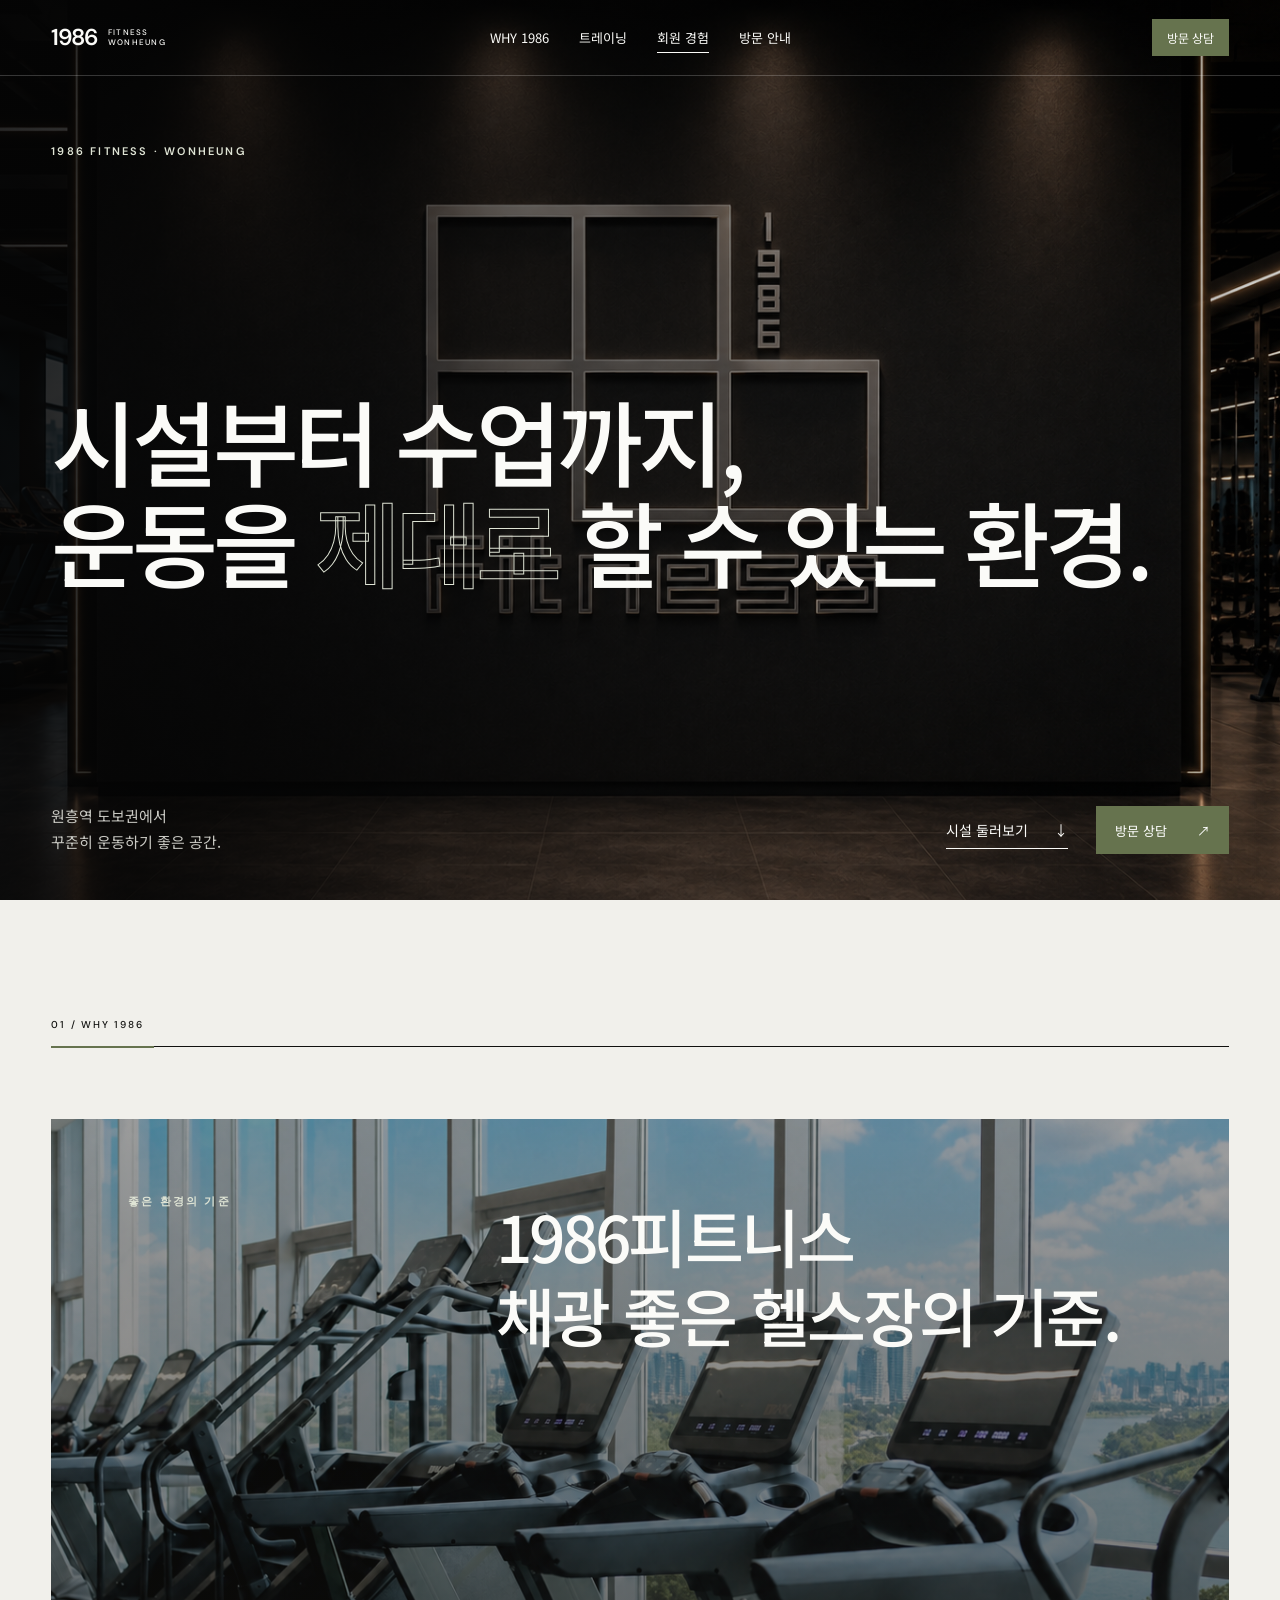
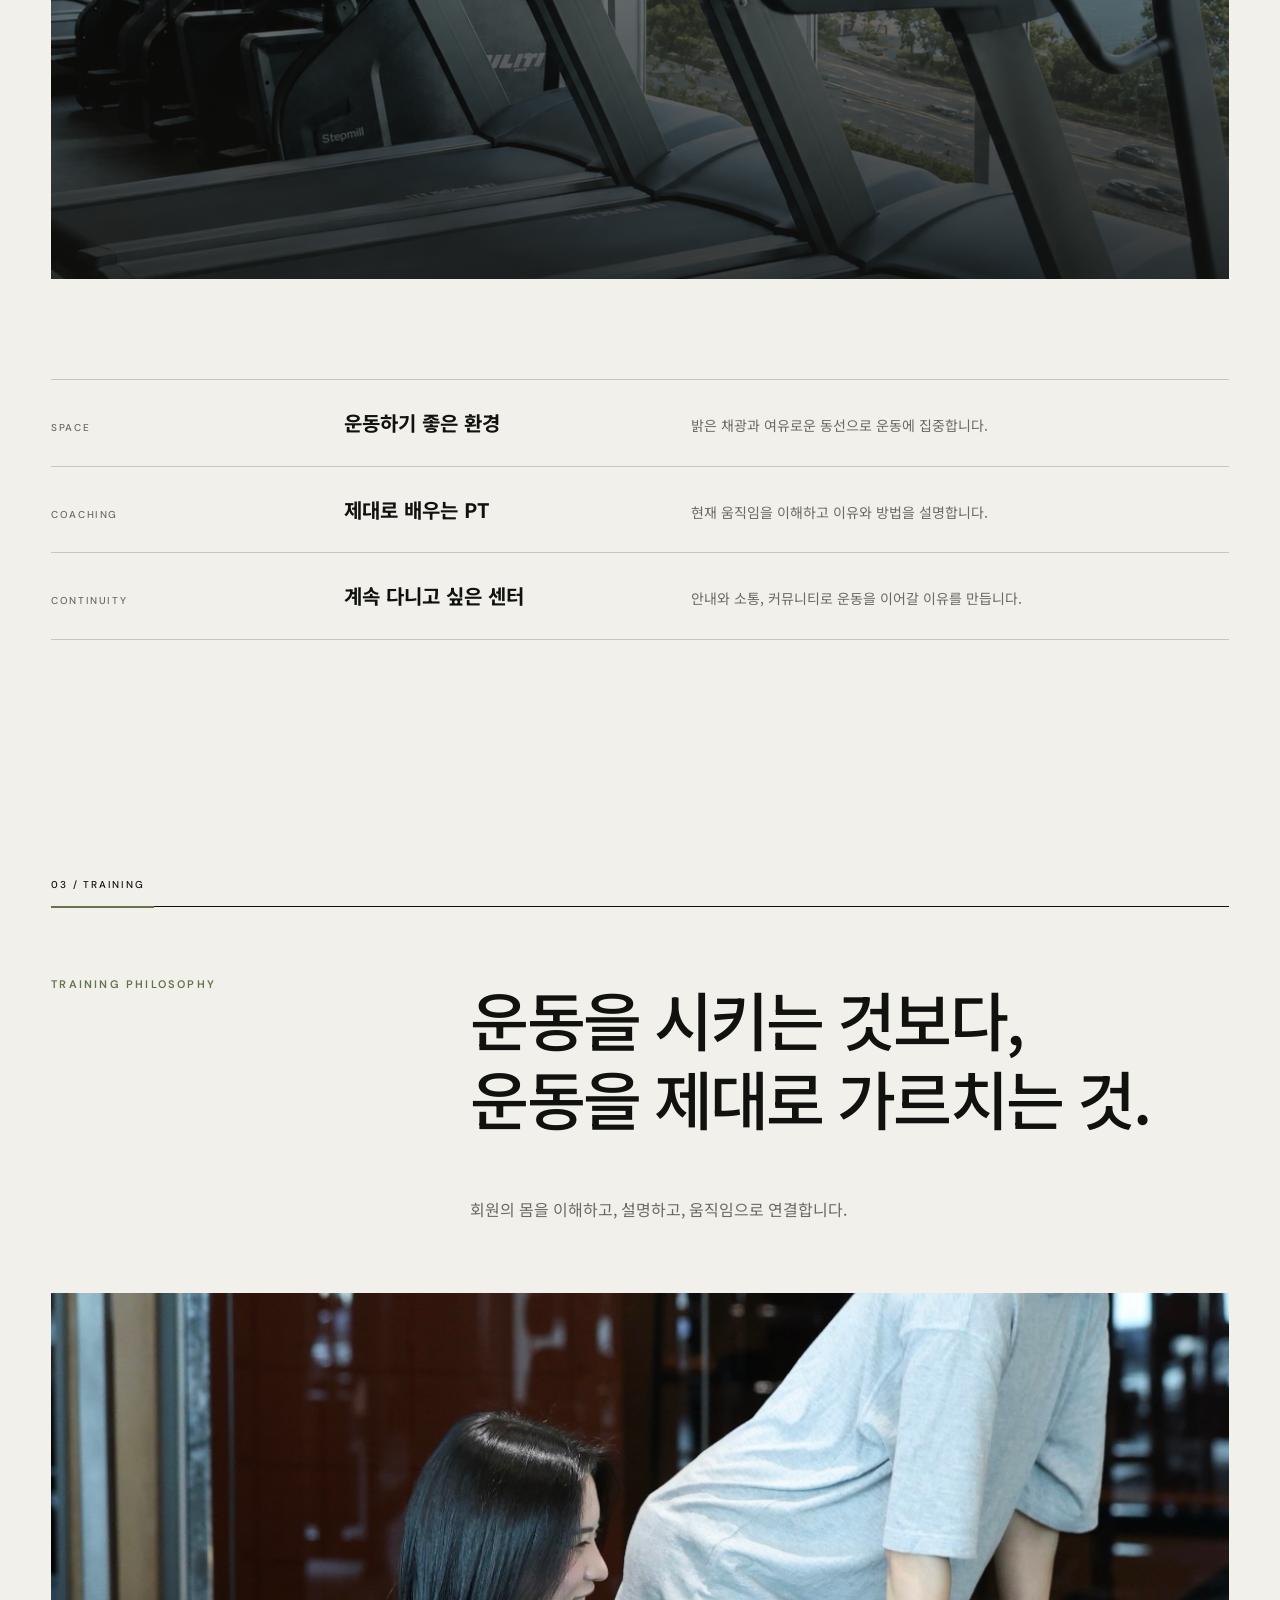
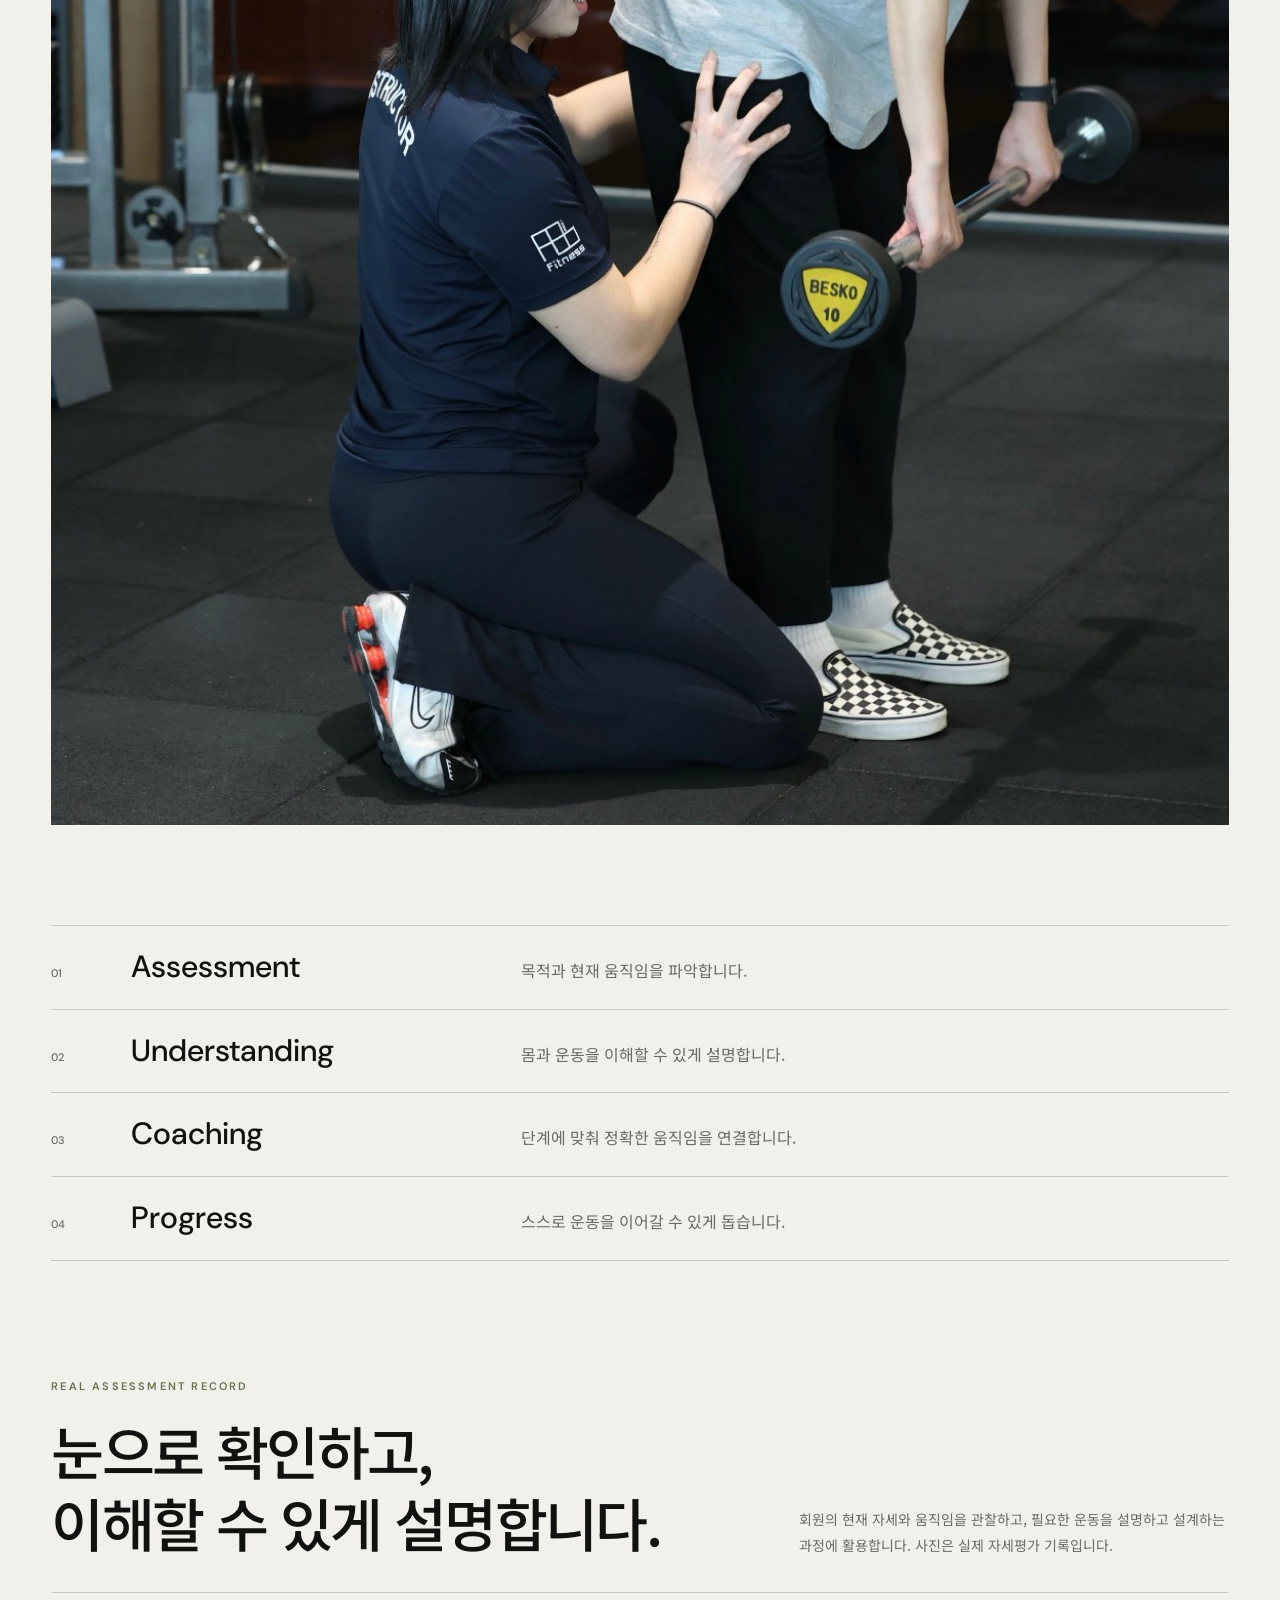
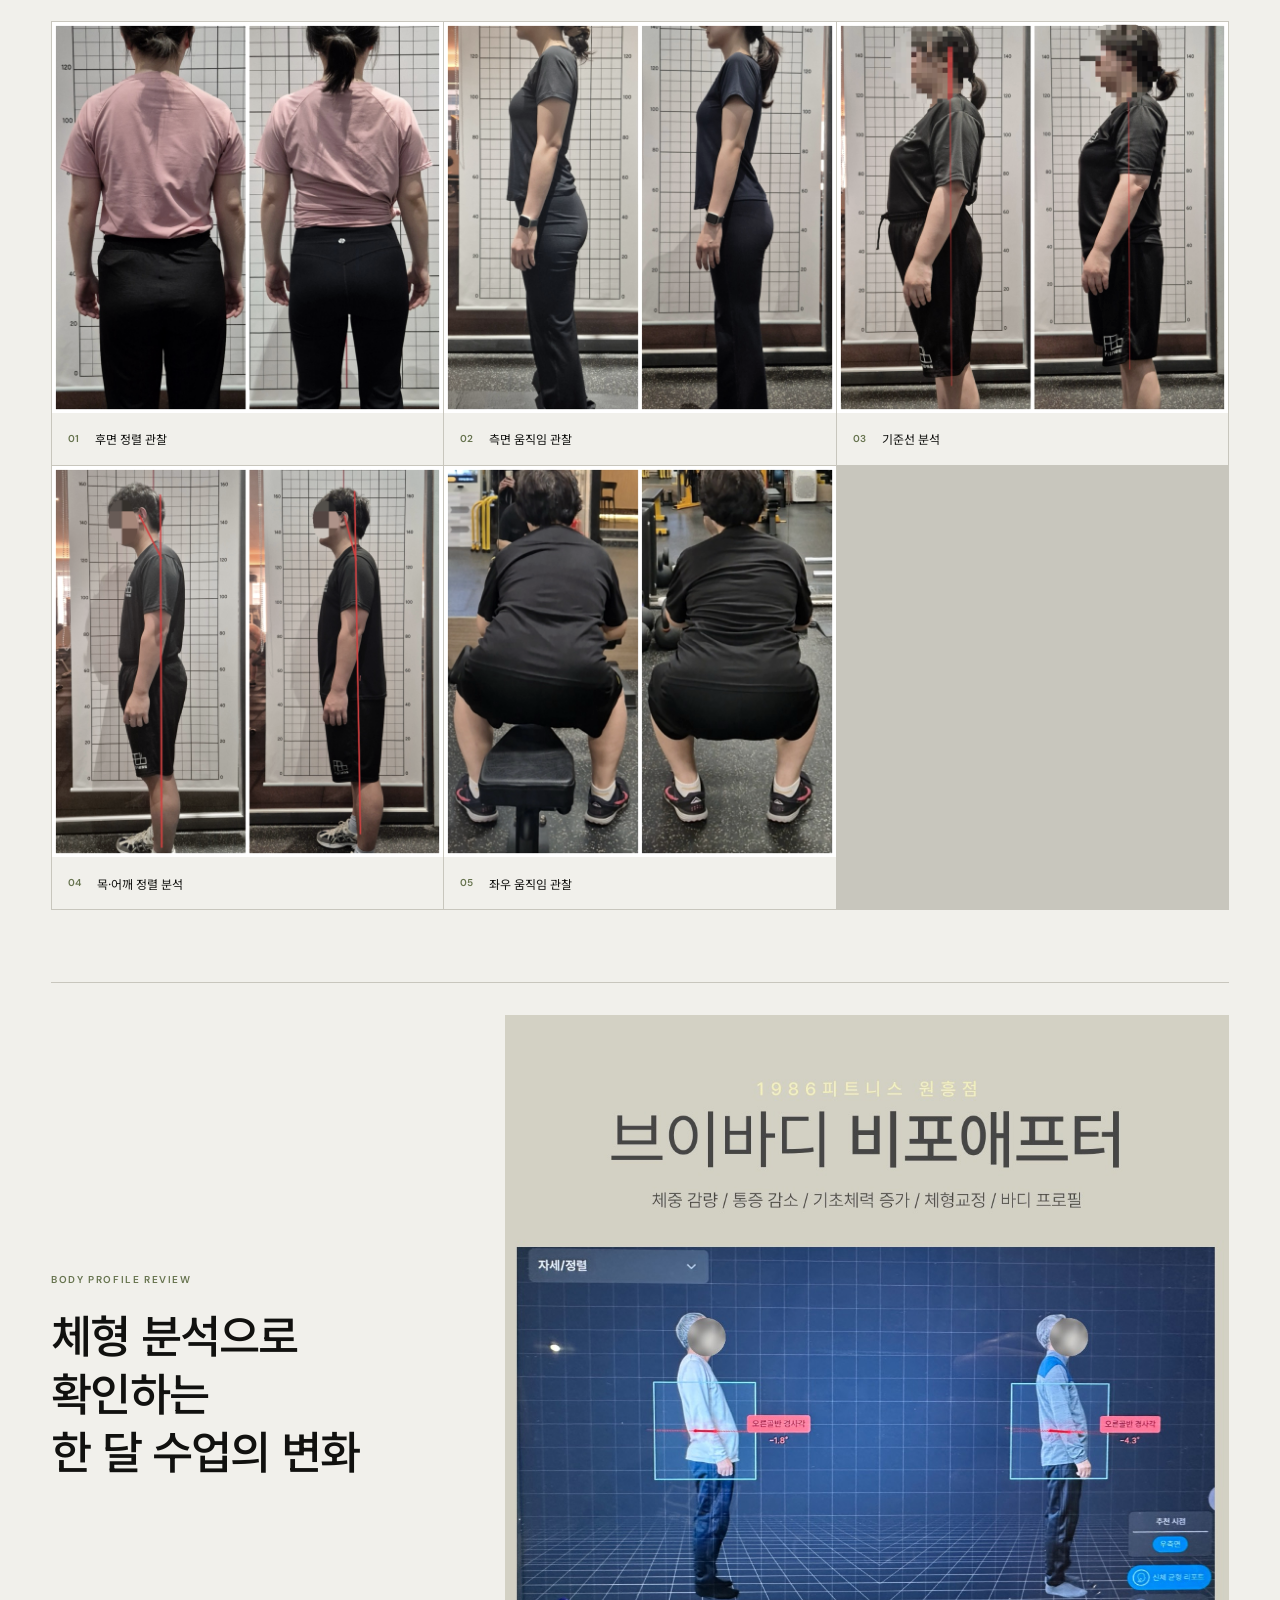
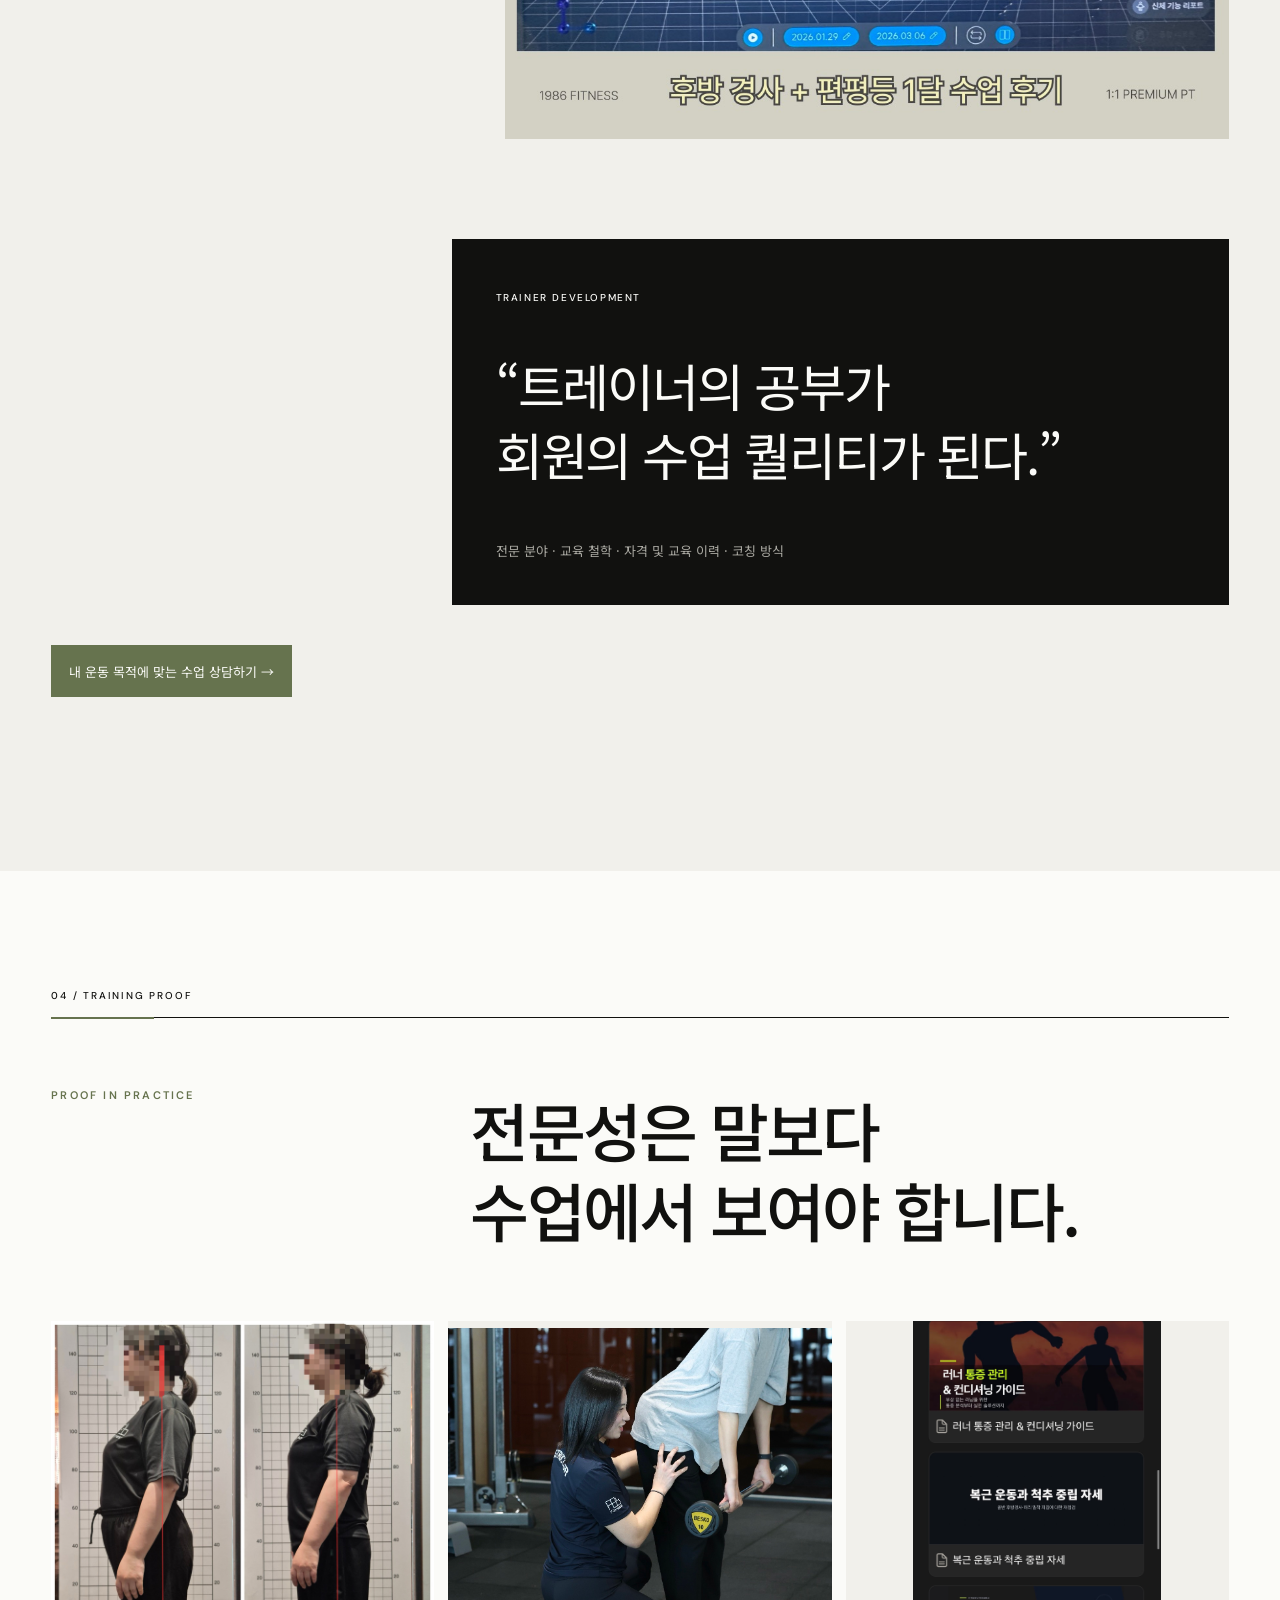
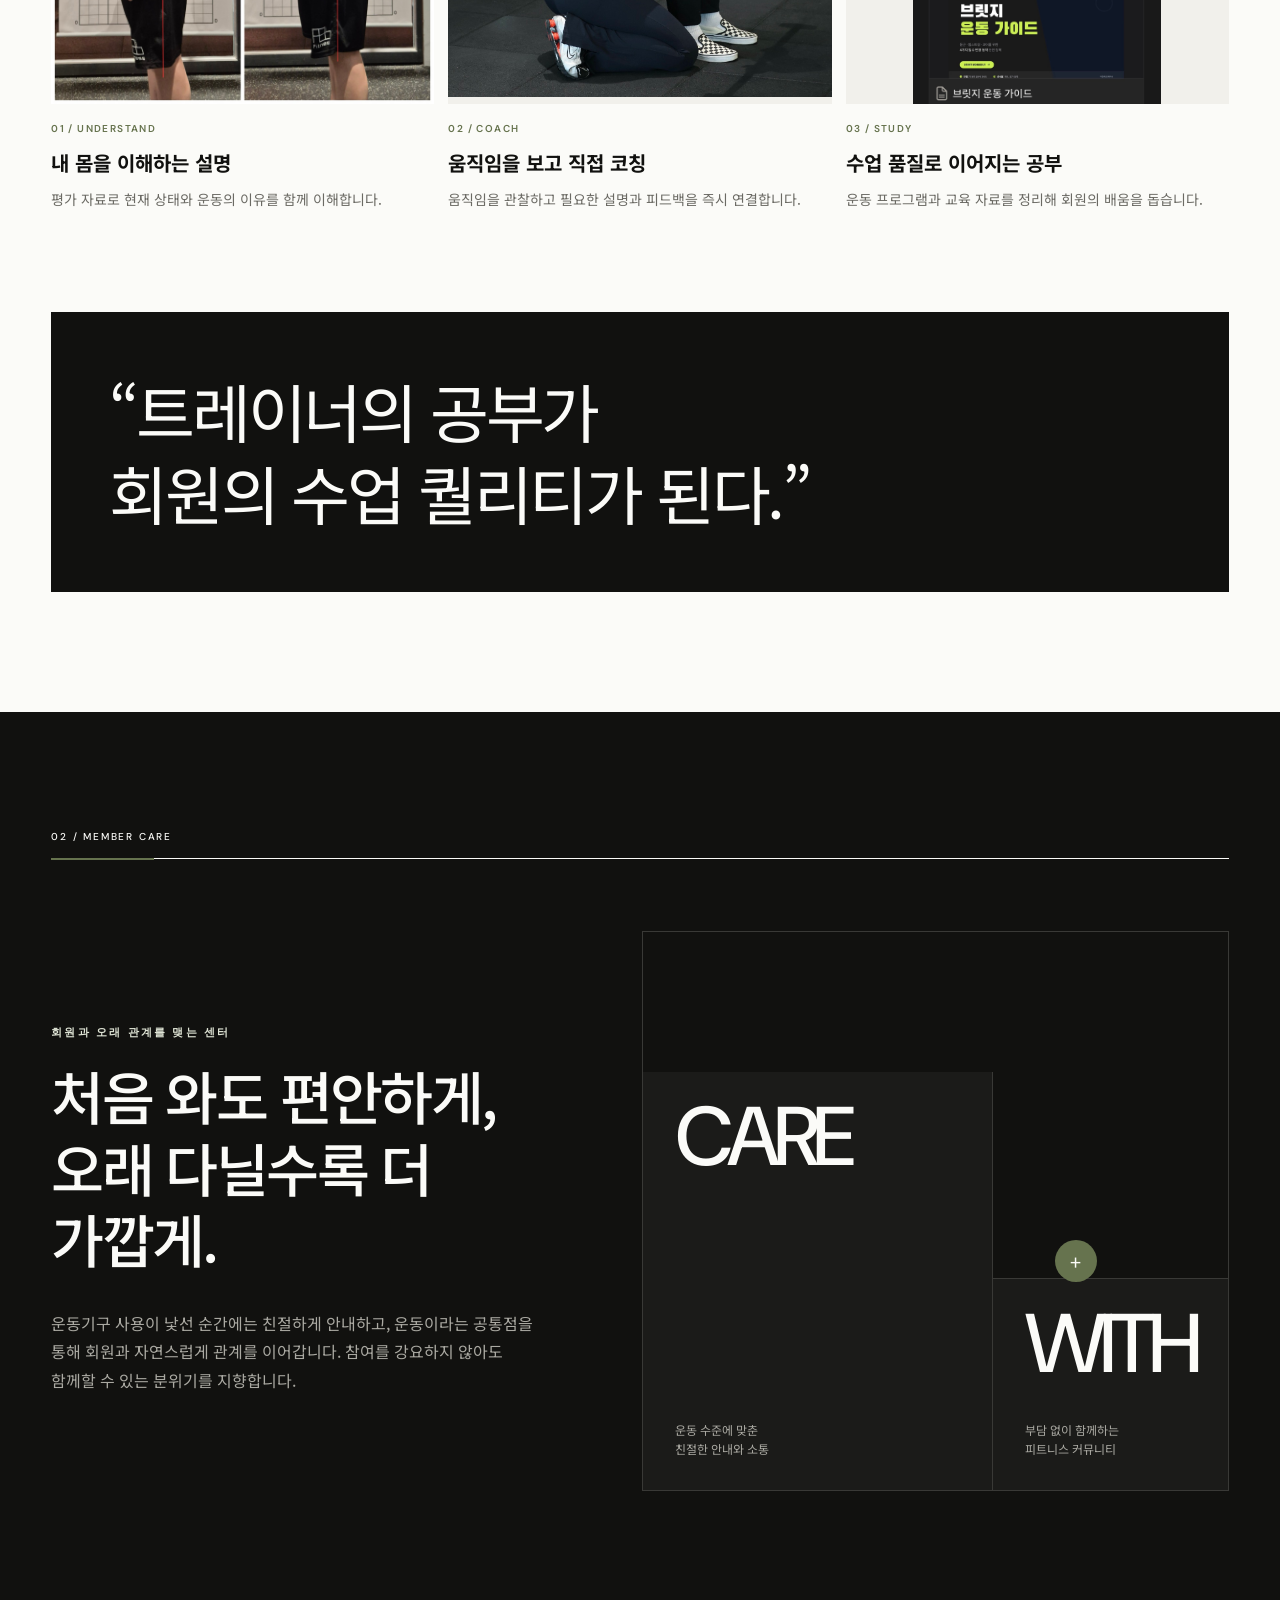
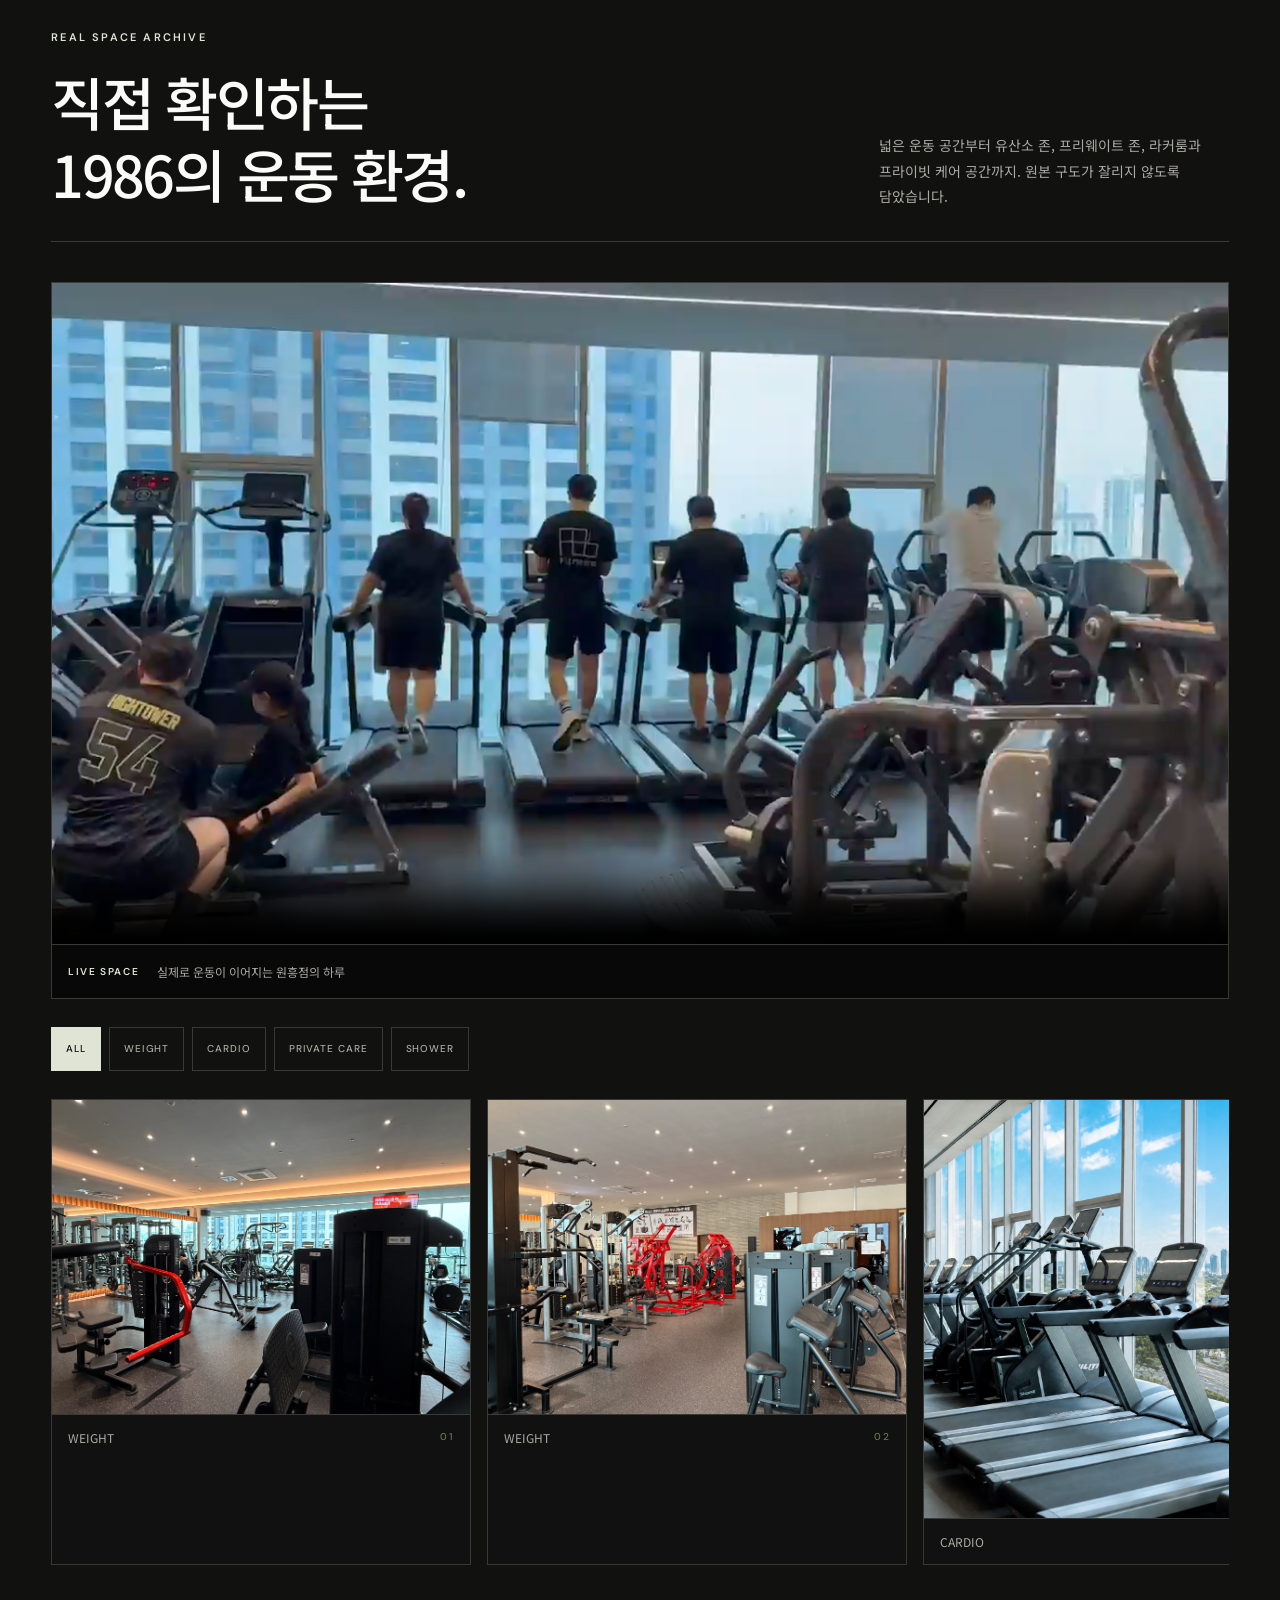
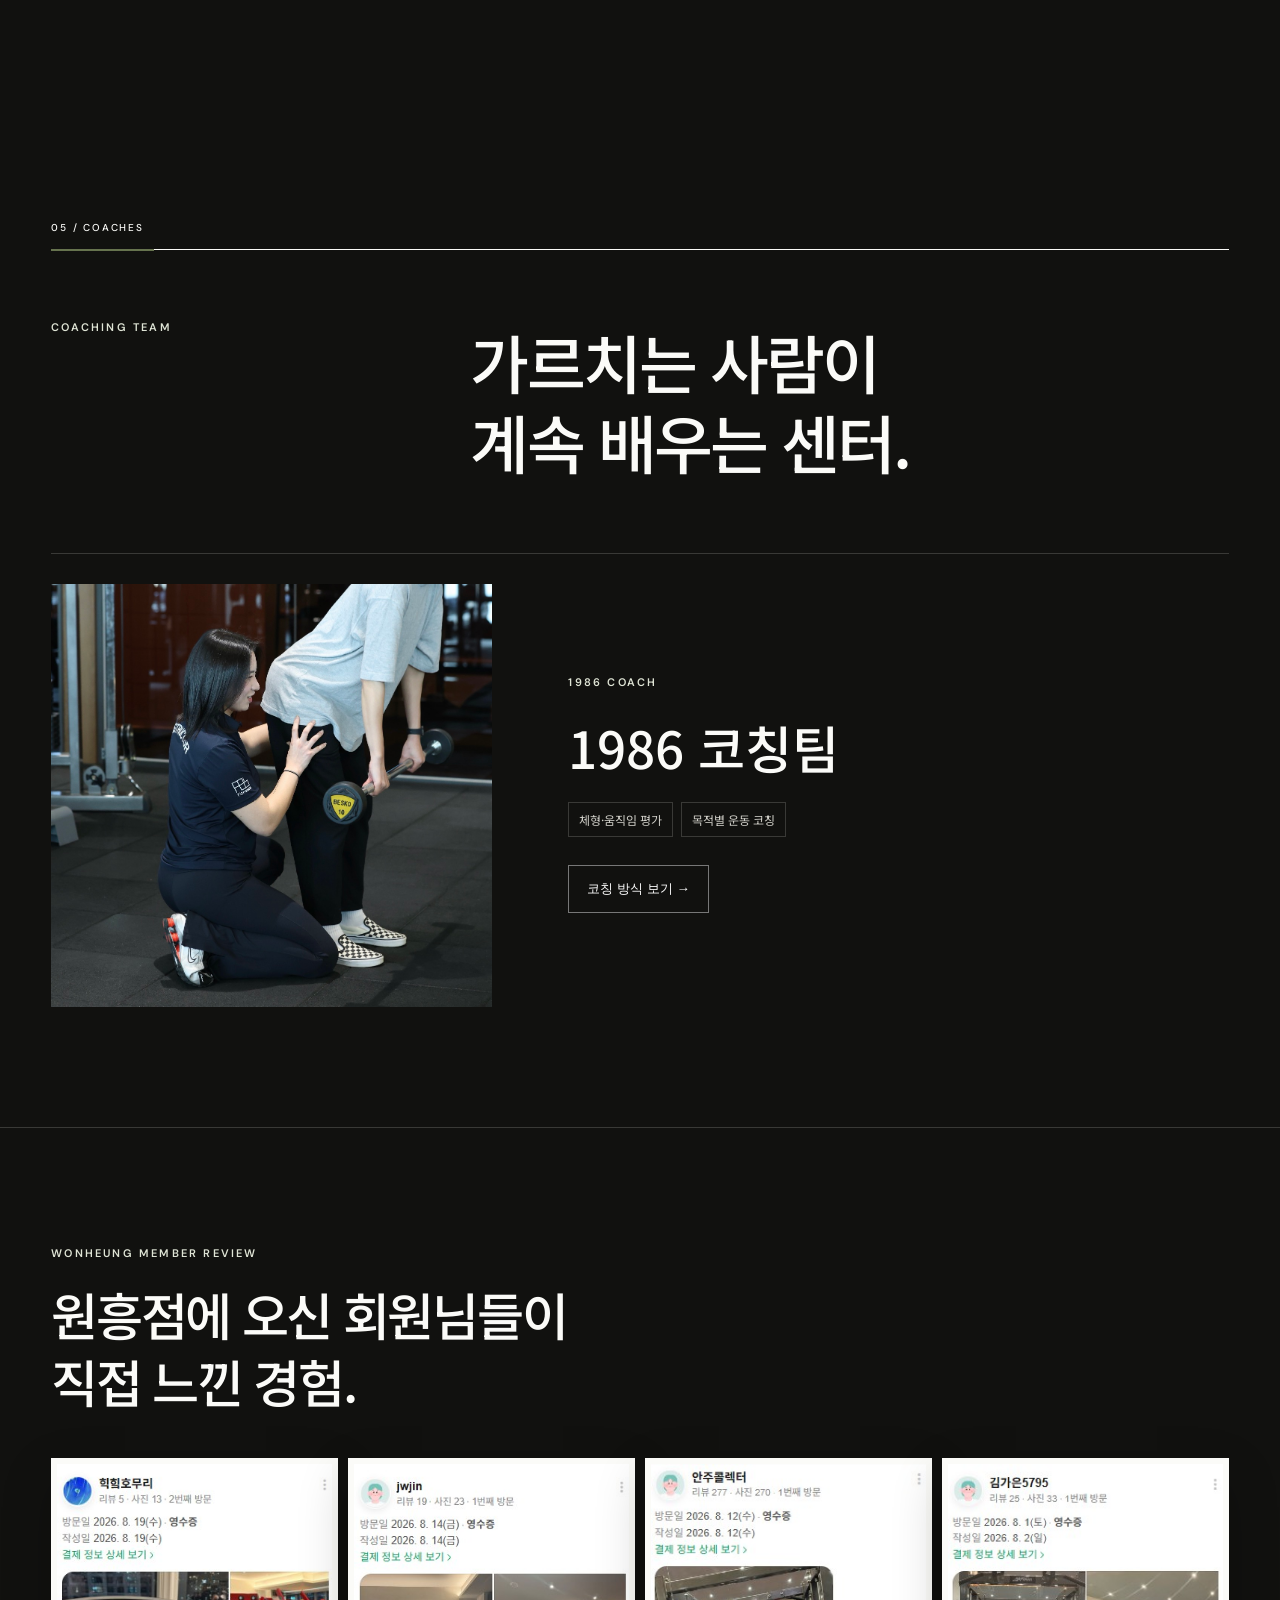
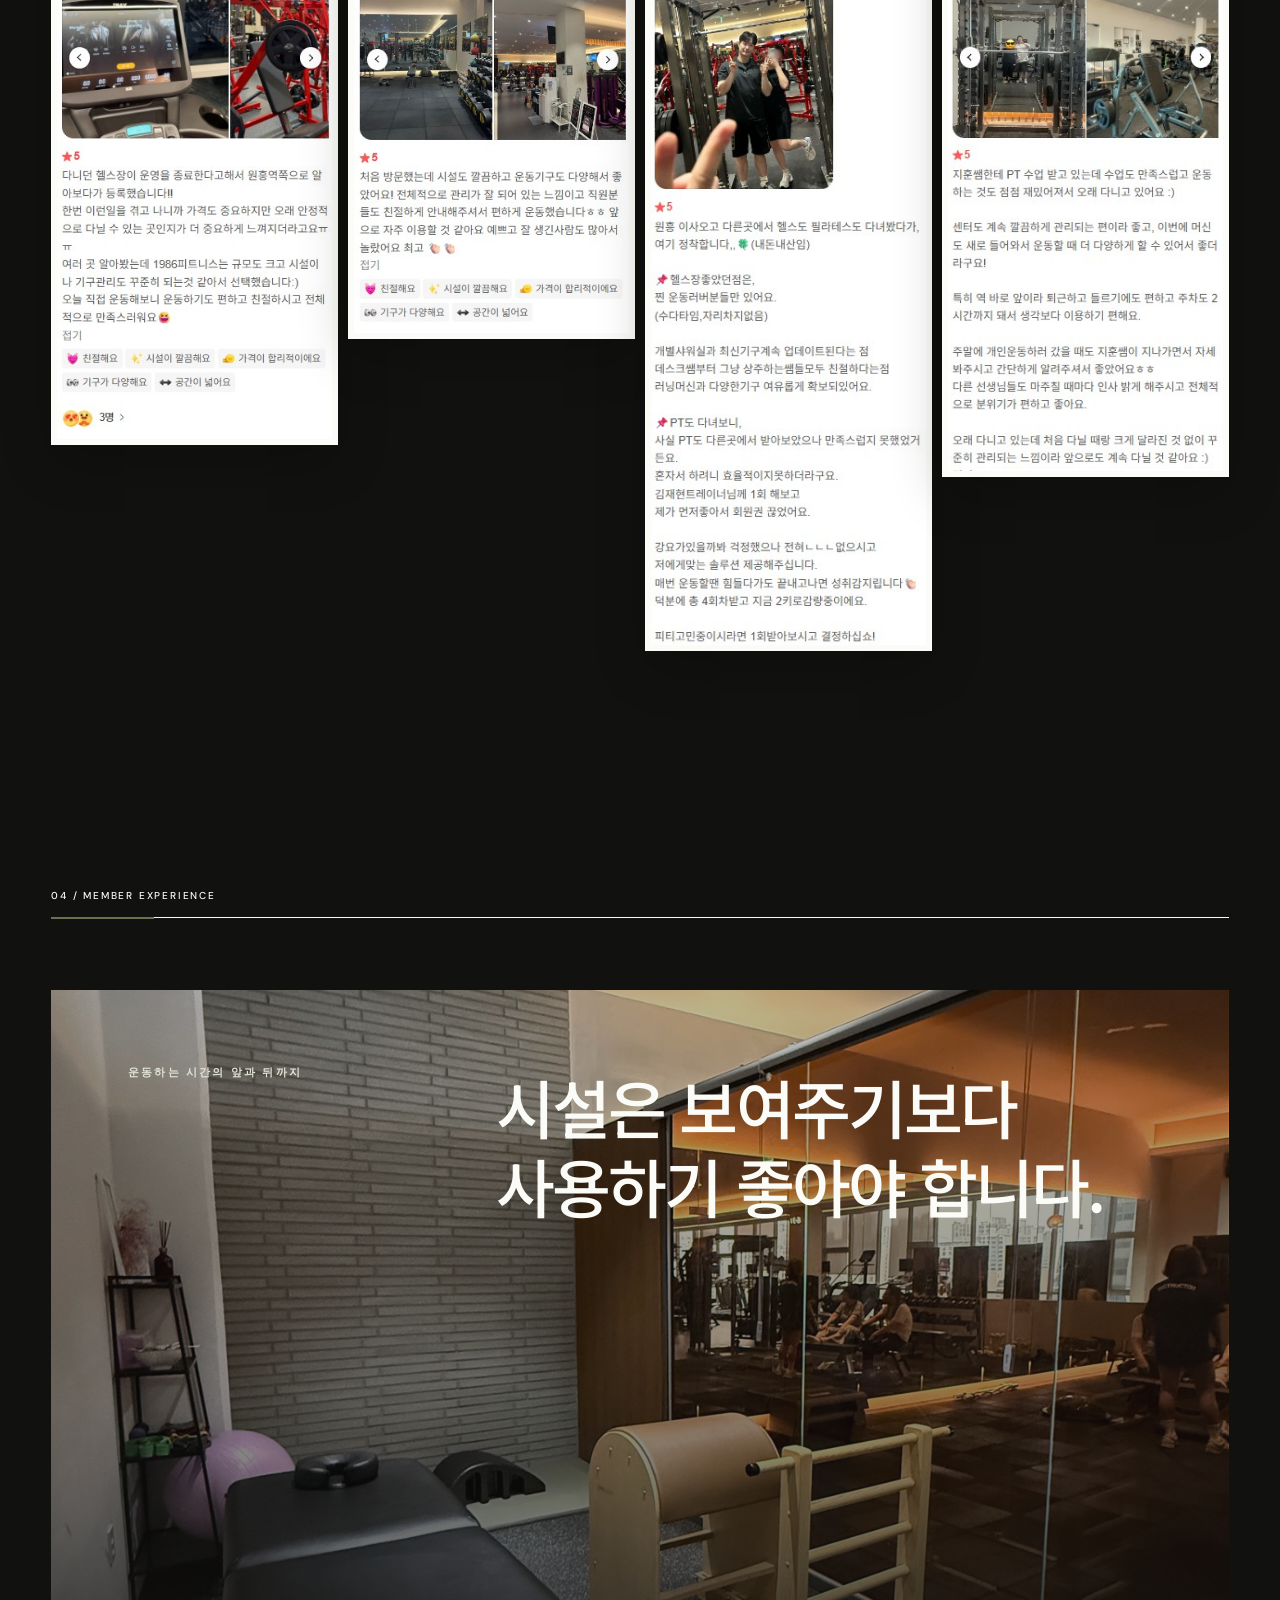
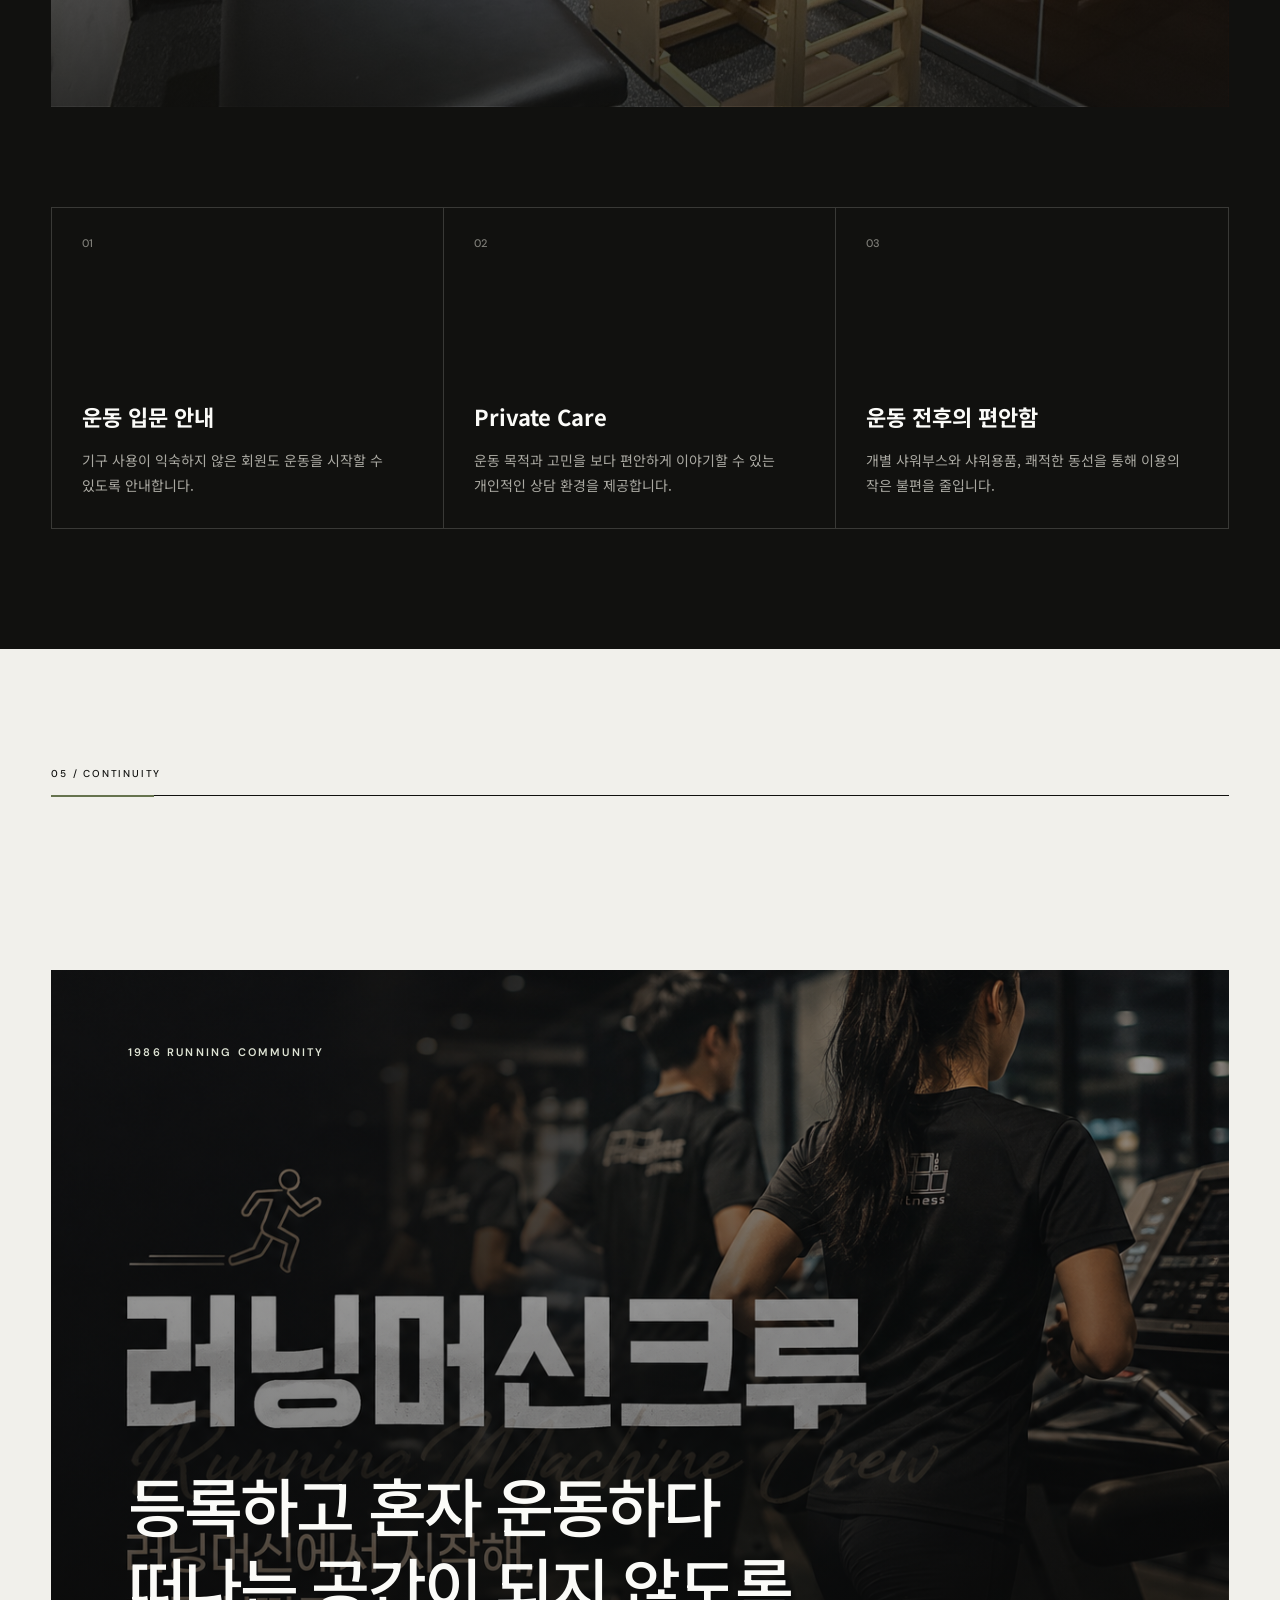
==== index.html @ ea223cd9 "Remove hero crosshair guides" ====
<!doctype html>
<html lang="ko">
<head>
  <meta charset="utf-8">
  <meta name="viewport" content="width=device-width, initial-scale=1">
  <meta name="description" content="시설부터 수업까지, 운동을 제대로 할 수 있는 환경. 원흥역 도보권 1986피트니스에서 실제 공간과 PT 코칭 방식을 확인하세요.">
  <meta name="robots" content="index, follow, max-image-preview:large">
  <link rel="canonical" href="https://1986fitnessk.github.io/">
  <link rel="image_src" href="https://1986fitnessk.github.io/assets/social/1986-wonheung-share.jpg">
  <meta property="og:title" content="느낌좋은 헬스장 1986피트니스 원흥">
  <meta property="og:description" content="좋은 시설에서 운동하고, 필요하면 제대로 배우고, 오래 다니고 싶은 헬스장.">
  <meta property="og:type" content="website">
  <meta property="og:site_name" content="1986피트니스 원흥">
  <meta property="og:locale" content="ko_KR">
  <meta property="og:url" content="https://1986fitnessk.github.io/">
  <meta property="og:image" content="https://1986fitnessk.github.io/assets/social/1986-wonheung-share.jpg">
  <meta property="og:image:secure_url" content="https://1986fitnessk.github.io/assets/social/1986-wonheung-share.jpg">
  <meta property="og:image:type" content="image/jpeg">
  <meta property="og:image:width" content="1200">
  <meta property="og:image:height" content="630">
  <meta property="og:image:alt" content="1986피트니스 원흥점 로고와 운동 공간">
  <meta name="twitter:card" content="summary_large_image">
  <meta name="twitter:title" content="느낌좋은 헬스장 1986피트니스 원흥">
  <meta name="twitter:description" content="시설부터 수업까지, 운동을 제대로 할 수 있는 환경.">
  <meta name="twitter:image" content="https://1986fitnessk.github.io/assets/social/1986-wonheung-share.jpg">
  <meta name="theme-color" content="#11110f">
  <title>원흥역 헬스장·PT | 1986피트니스 원흥점</title>
  <link rel="stylesheet" href="styles.css?v=25">
  <script type="application/ld+json">{"@context":"https://schema.org","@type":"HealthClub","name":"1986피트니스 원흥점","url":"https://1986fitnessk.github.io/","image":"https://1986fitnessk.github.io/assets/social/1986-wonheung-share.jpg","sameAs":["https://map.naver.com/p/entry/place/1924563634"]}</script>
  <script src="data/site-config.js?v=1" defer></script><script src="data/trainers.js?v=1" defer></script><script src="data/gallery.js?v=1" defer></script><script src="script.js?v=14" defer></script>
</head>
<body>
  <a class="skip-link" href="#main">본문으로 바로가기</a>
  <div class="page-progress" aria-hidden="true"><span data-page-progress></span></div>

  <header class="site-header" data-header>
    <a class="brand" href="#top" aria-label="1986피트니스 원흥점 홈">
      <span class="brand-mark">1986</span>
      <span class="brand-branch">FITNESS<br>WONHEUNG</span>
    </a>
    <nav class="desktop-nav" aria-label="주요 메뉴">
      <a href="#why">WHY 1986</a>
      <a href="#training">트레이닝</a>
      <a href="#experience">회원 경험</a>
      <a href="#visit">방문 안내</a>
    </nav>
    <a class="header-cta" data-consult data-event="visit_consultation" href="#visit">방문 상담</a>
  </header>

  <main id="main">
    <section class="hero" id="top" aria-labelledby="hero-title">
      <p class="eyebrow hero-eyebrow">1986 FITNESS · WONHEUNG</p>
      <h1 id="hero-title">
        <span>시설부터 수업까지,</span>
        <span>운동을 <em>제대로</em> 할 수 있는 환경.</span>
      </h1>
      <div class="hero-bottom">
        <p>원흥역 도보권에서<br>꾸준히 운동하기 좋은 공간.</p>
        <div class="hero-ctas"><a class="text-link" href="#space" data-event="space_gallery">시설 둘러보기 <span aria-hidden="true">↓</span></a><a class="hero-consult" data-consult data-event="visit_consultation" href="#visit">방문 상담 <span>↗</span></a></div>
      </div>
      <div class="hero-stamp" aria-hidden="true"><span>TRAIN</span><span>LEARN</span><span>CONTINUE</span></div>
    </section>

    <section class="why section" id="why" aria-labelledby="why-title">
      <div class="section-index">01 / WHY 1986</div>
      <div class="why-feature">
        <div class="section-heading">
          <p class="eyebrow">좋은 환경의 기준</p>
          <h2 id="why-title">1986피트니스<br>채광 좋은 헬스장의 기준.</h2>
        </div>
        <figure class="why-visual">
          <img src="assets/facility/good-environment.png" alt="통창 앞에 러닝머신이 놓인 밝고 쾌적한 운동 환경" width="1254" height="1254" loading="lazy">
        </figure>
      </div>
      <div class="principles" role="list">
        <article class="principle" role="listitem">
          <span>SPACE</span><h3>운동하기 좋은 환경</h3><p>밝은 채광과 여유로운 동선으로 운동에 집중합니다.</p>
        </article>
        <article class="principle" role="listitem">
          <span>COACHING</span><h3>제대로 배우는 PT</h3><p>현재 움직임을 이해하고 이유와 방법을 설명합니다.</p>
        </article>
        <article class="principle" role="listitem">
          <span>CONTINUITY</span><h3>계속 다니고 싶은 센터</h3><p>안내와 소통, 커뮤니티로 운동을 이어갈 이유를 만듭니다.</p>
        </article>
      </div>
    </section>

    <section class="space section section-dark" id="space" aria-labelledby="space-title">
      <div class="section-index">02 / MEMBER CARE</div>
      <div class="space-stage">
        <div class="space-copy">
          <p class="eyebrow">회원과 오래 관계를 맺는 센터</p>
          <h2 id="space-title">처음 와도 편안하게,<br>오래 다닐수록 더 가깝게.</h2>
          <p>운동기구 사용이 낯선 순간에는 친절하게 안내하고, 운동이라는 공통점을 통해 회원과 자연스럽게 관계를 이어갑니다. 참여를 강요하지 않아도 함께할 수 있는 분위기를 지향합니다.</p>
        </div>
        <div class="area-diagram" aria-label="친절한 회원 안내와 자연스럽게 함께하는 커뮤니티">
          <div class="area area-indoor"><strong>CARE</strong><span>운동 수준에 맞춘<br>친절한 안내와 소통</span></div>
          <div class="area area-terrace"><strong>WITH</strong><span>부담 없이 함께하는<br>피트니스 커뮤니티</span></div>
          <div class="area-plus" aria-hidden="true">+</div>
        </div>
      </div>
      <div class="member-reviews" aria-labelledby="member-reviews-title">
        <div class="member-reviews-head">
          <p class="eyebrow">Wonheung member review</p>
          <h3 id="member-reviews-title">원흥점에 오신 회원님들이<br>직접 느낀 경험.</h3>
        </div>
        <div class="member-review-grid" aria-label="원흥점 실제 회원 리뷰">
          <figure class="member-review-card">
            <img src="assets/reviews/member-review-01.jpeg" alt="시설과 기구, 편안한 운동 경험을 담은 실제 회원 리뷰" width="335" height="700" loading="lazy" decoding="async">
          </figure>
          <figure class="member-review-card">
            <img src="assets/reviews/member-review-02.jpeg" alt="깔끔한 시설과 친절한 안내를 담은 실제 회원 리뷰" width="336" height="573" loading="lazy" decoding="async">
          </figure>
          <figure class="member-review-card">
            <img src="assets/reviews/member-review-03.jpeg" alt="PT 수업과 친절한 트레이너 경험을 담은 실제 회원 리뷰" width="296" height="841" loading="lazy" decoding="async">
          </figure>
          <figure class="member-review-card">
            <img src="assets/reviews/member-review-04.jpeg" alt="시설 관리와 편안한 이용 경험을 담은 실제 회원 리뷰" width="298" height="658" loading="lazy" decoding="async">
          </figure>
        </div>
      </div>
      <div class="facility-archive" aria-labelledby="facility-archive-title">
        <div class="facility-archive-head">
          <div>
            <p class="eyebrow">Real space archive</p>
            <h3 id="facility-archive-title">직접 확인하는<br>1986의 운동 환경.</h3>
          </div>
          <p>넓은 운동 공간부터 유산소 존, 프리웨이트 존, 라커룸과 프라이빗 케어 공간까지. 원본 구도가 잘리지 않도록 담았습니다.</p>
        </div>
        <figure class="facility-video">
          <video autoplay muted loop playsinline controls preload="metadata" poster="assets/video/center-tour-poster.png" aria-label="회원들이 실제로 운동 중인 1986피트니스 원흥점 영상">
            <source src="assets/video/center-tour-clean.mp4" type="video/mp4">
            브라우저에서 영상을 재생할 수 없습니다.
          </video>
          <figcaption><span>LIVE SPACE</span> 실제로 운동이 이어지는 원흥점의 하루</figcaption>
        </figure>
        <div class="facility-rail" aria-label="1986피트니스 원흥점 시설 사진">
          <figure class="facility-card"><img src="assets/facility/facility-003.jpeg" alt="자연광이 들어오는 다양한 웨이트 머신 공간" loading="lazy" decoding="async"><figcaption>머신 존 <span>01</span></figcaption></figure>
          <figure class="facility-card"><img src="assets/facility/facility-004.jpeg" alt="여유로운 동선을 갖춘 웨이트 공간" loading="lazy" decoding="async"><figcaption>웨이트 동선 <span>02</span></figcaption></figure>
          <figure class="facility-card"><img src="assets/facility/facility-005.jpeg" alt="여러 종류의 웨이트 머신이 배치된 운동 공간" loading="lazy" decoding="async"><figcaption>머신 라인 <span>03</span></figcaption></figure>
          <figure class="facility-card"><img src="assets/facility/facility-007.jpeg" alt="레드 포인트 머신과 넓은 바닥 동선이 보이는 웨이트 존" loading="lazy" decoding="async"><figcaption>웨이트 존 <span>04</span></figcaption></figure>
          <figure class="facility-card"><img src="assets/facility/facility-008.jpeg" alt="케이블 머신과 거울이 배치된 운동 공간" loading="lazy" decoding="async"><figcaption>케이블 존 <span>05</span></figcaption></figure>
          <figure class="facility-card"><img src="assets/facility/facility-009.jpeg" alt="운동 평가와 관리를 위한 프라이빗 케어 공간" loading="lazy" decoding="async"><figcaption>프라이빗 케어 <span>06</span></figcaption></figure>
          <figure class="facility-card"><img src="assets/facility/facility-010.jpeg" alt="개인 라커와 개별 샤워 공간으로 이어지는 동선" loading="lazy" decoding="async"><figcaption>라커 및 샤워 동선 <span>07</span></figcaption></figure>
          <figure class="facility-card"><img src="assets/facility/facility-011.jpeg" alt="칸막이 좌석이 마련된 편안한 상담 공간" loading="lazy" decoding="async"><figcaption>상담 공간 <span>08</span></figcaption></figure>
          <figure class="facility-card"><img src="assets/facility/facility-012.jpeg" alt="밝고 넓은 라커룸 내부" loading="lazy" decoding="async"><figcaption>라커룸 <span>09</span></figcaption></figure>
        </div>
      </div>
    </section>

    <section class="training section" id="training" aria-labelledby="training-title">
      <div class="section-index">03 / TRAINING</div>
      <div class="training-intro">
        <p class="eyebrow">Training philosophy</p>
        <h2 id="training-title">운동을 시키는 것보다,<br>운동을 제대로 가르치는 것.</h2>
        <p>회원의 몸을 이해하고, 설명하고, 움직임으로 연결합니다.</p>
      </div>
      <figure class="training-main-visual">
        <img src="assets/training/coaching-session.jpeg" alt="트레이너가 회원의 자세와 움직임을 직접 지도하는 수업 모습" width="1179" height="1133" loading="lazy" decoding="async">
      </figure>
      <ol class="training-flow">
        <li><span>01</span><strong>Assessment</strong><p>목적과 현재 움직임을 파악합니다.</p></li>
        <li><span>02</span><strong>Understanding</strong><p>몸과 운동을 이해할 수 있게 설명합니다.</p></li>
        <li><span>03</span><strong>Coaching</strong><p>단계에 맞춰 정확한 움직임을 연결합니다.</p></li>
        <li><span>04</span><strong>Progress</strong><p>스스로 운동을 이어갈 수 있게 돕습니다.</p></li>
      </ol>
      <div class="assessment-evidence" aria-labelledby="assessment-title">
        <div class="assessment-heading">
          <div>
            <p class="eyebrow">Real assessment record</p>
            <h3 id="assessment-title">눈으로 확인하고,<br>이해할 수 있게 설명합니다.</h3>
          </div>
          <p>회원의 현재 자세와 움직임을 관찰하고, 필요한 운동을 설명하고 설계하는 과정에 활용합니다. 사진은 실제 자세평가 기록입니다.</p>
        </div>
        <div class="assessment-gallery" aria-label="실제 자세평가 사진">
          <figure class="assessment-card">
            <img src="assets/training/assessment-back.jpeg" alt="후면에서 촬영한 자세평가 비교 기록" width="1600" height="1600" loading="lazy">
            <figcaption><span>01</span> 후면 정렬 관찰</figcaption>
          </figure>
          <figure class="assessment-card">
            <img src="assets/training/assessment-side-01.jpeg" alt="측면에서 촬영한 자세평가 비교 기록" width="1600" height="1600" loading="lazy">
            <figcaption><span>02</span> 측면 움직임 관찰</figcaption>
          </figure>
          <figure class="assessment-card">
            <img src="assets/training/assessment-line-01.jpeg" alt="기준선을 표시한 측면 자세평가 기록" width="1600" height="1600" loading="lazy">
            <figcaption><span>03</span> 기준선 분석</figcaption>
          </figure>
          <figure class="assessment-card">
            <img src="assets/training/assessment-line-02.jpeg" alt="기준선을 표시한 목과 어깨 자세평가 기록" width="1600" height="1600" loading="lazy">
            <figcaption><span>04</span> 목·어깨 정렬 분석</figcaption>
          </figure>
          <figure class="assessment-card">
            <img src="assets/training/assessment-seated-back.jpeg" alt="앉은 자세에서 촬영한 후면 움직임 비교 기록" width="1600" height="1600" loading="lazy">
            <figcaption><span>05</span> 좌우 움직임 관찰</figcaption>
          </figure>
        </div>
        <figure class="assessment-feature">
          <figcaption>
            <span>BODY PROFILE REVIEW</span>
            <strong>체형 분석으로 확인하는<br>한 달 수업의 변화</strong>
          </figcaption>
          <img src="assets/training/body-profile-review.jpeg" alt="체형 분석을 바탕으로 진행한 한 달 수업 전후 기록" width="1080" height="1080" loading="lazy">
        </figure>
      </div>
      <aside class="trainer-culture">
        <p>TRAINER DEVELOPMENT</p>
        <blockquote>“트레이너의 공부가<br>회원의 수업 퀄리티가 된다.”</blockquote>
        <span>전문 분야 · 교육 철학 · 자격 및 교육 이력 · 코칭 방식</span>
      </aside>
    </section>

    <section class="training-proof section" id="training-proof" aria-labelledby="proof-title">
      <div class="section-index">04 / TRAINING PROOF</div>
      <div class="proof-heading"><p class="eyebrow">PROOF IN PRACTICE</p><h2 id="proof-title">전문성은 말보다<br>수업에서 보여야 합니다.</h2></div>
      <div class="proof-cards">
        <article><img src="assets/training/assessment-line-01.jpeg" width="1600" height="1600" alt="기준선을 활용한 실제 자세평가 자료" loading="lazy"><span>01 / UNDERSTAND</span><h3>내 몸을 이해하는 설명</h3><p>평가 자료로 현재 상태와 운동의 이유를 함께 이해합니다.</p></article>
        <article><img src="assets/training/coaching-session.jpeg" width="1179" height="1133" alt="실제 수업에서 회원의 움직임을 코칭하는 과정" loading="lazy"><span>02 / COACH</span><h3>움직임을 보고 직접 코칭</h3><p>움직임을 관찰하고 필요한 설명과 피드백을 즉시 연결합니다.</p></article>
        <article><img src="assets/wellness/weekly-letter-training.jpeg" width="1179" height="1820" alt="1986 코칭팀이 제작한 운동 교육 자료" loading="lazy"><span>03 / STUDY</span><h3>수업 품질로 이어지는 공부</h3><p>운동 프로그램과 교육 자료를 정리해 회원의 배움을 돕습니다.</p></article>
      </div><blockquote class="proof-quote">“트레이너의 공부가<br>회원의 수업 퀄리티가 된다.”</blockquote>
    </section>
    <section class="coaches section section-dark" id="coaches" aria-labelledby="coaches-title"><div class="section-index">05 / COACHES</div><div class="coaches-heading"><p class="eyebrow">COACHING TEAM</p><h2 id="coaches-title">가르치는 사람이<br>계속 배우는 센터.</h2></div><div class="coach-list" data-coach-list></div></section>
    <section class="experience section section-dark" id="experience" aria-labelledby="experience-title">
      <div class="section-index">04 / MEMBER EXPERIENCE</div>
      <div class="experience-feature">
        <div class="experience-head">
          <p class="eyebrow">운동하는 시간의 앞과 뒤까지</p>
          <h2 id="experience-title">시설은 보여주기보다<br>사용하기 좋아야 합니다.</h2>
        </div>
        <div class="experience-visual" role="img" aria-label="개인 관리와 움직임 평가를 위한 프라이빗 케어 룸"></div>
      </div>
      <div class="experience-list">
        <article><span>01</span><h3>운동 입문 안내</h3><p>기구 사용이 익숙하지 않은 회원도 운동을 시작할 수 있도록 안내합니다.</p></article>
        <article><span>02</span><h3>Private Care</h3><p>운동 목적과 고민을 보다 편안하게 이야기할 수 있는 개인적인 상담 환경을 제공합니다.</p></article>
        <article><span>03</span><h3>운동 전후의 편안함</h3><p>개별 샤워부스와 샤워용품, 쾌적한 동선을 통해 이용의 작은 불편을 줄입니다.</p></article>
      </div>
    </section>

    <section class="continuity section" aria-labelledby="continuity-title">
      <div class="section-index">05 / CONTINUITY</div>
      <div class="continuity-feature">
        <div class="continuity-copy">
          <p class="eyebrow">1986 Running Community</p>
          <h2 id="continuity-title">등록하고 혼자 운동하다<br>떠나는 공간이 되지 않도록.</h2>
          <p>러닝머신에서 시작해 창릉천까지. 함께 뛰고 서로의 속도를 응원하며 운동을 계속할 이유를 만드는 1986의 러닝 커뮤니티입니다.</p>
        </div>
        <div class="continuity-visual" role="img" aria-label="러닝머신에서 함께 달리는 1986피트니스 러닝머신크루"></div>
      </div>
      <ol class="continuity-track">
        <li><span>START</span><strong>운동을 시작하고</strong></li>
        <li><span>LEARN</span><strong>제대로 배우고</strong></li>
        <li><span>CONNECT</span><strong>사람과 연결되고</strong></li>
        <li><span>CONTINUE</span><strong>운동을 이어갑니다</strong></li>
      </ol>
      <div class="weekly-letter" aria-labelledby="weekly-letter-title">
        <div class="weekly-letter-head">
          <div>
            <p class="eyebrow">Weekly wellness letter</p>
            <h3 id="weekly-letter-title">운동이 끝난 뒤에도,<br>배움은 계속 이어집니다.</h3>
          </div>
          <p>1986은 회원 레터방을 통해 매주 실용적인 웰니스 콘텐츠를 전합니다. 러닝 통증 관리와 운동 자세부터 수면, 회복, 여성 건강까지 일상에서 바로 활용할 수 있는 내용을 노션 가이드로 정리해드립니다.</p>
        </div>
        <div class="weekly-letter-gallery" aria-label="1986 주간 웰니스 레터 콘텐츠">
          <figure><img src="assets/wellness/weekly-letter-training.jpeg" alt="러닝 통증 관리와 운동 자세를 다룬 1986 주간 노션 가이드" width="1179" height="1820" loading="lazy" decoding="async"></figure>
          <figure><img src="assets/wellness/weekly-letter-wellness.jpeg" alt="수면과 코르티솔 등 일상 건강을 다룬 1986 주간 노션 가이드" width="1179" height="1807" loading="lazy" decoding="async"></figure>
        </div>
      </div>
      <div class="member-voice">
        <p>MEMBER VOICE</p>
        <blockquote>“회원의 목소리가<br>센터를 더 좋은 방향으로 바꾼다.”</blockquote>
        <span>불편과 개선 의견을 듣고 실제 운영에 반영하는 센터를 지향합니다.</span>
      </div>
    </section>

    <section class="visit section" id="visit" aria-labelledby="visit-title">
      <div class="section-index">06 / VISIT</div>
      <div class="visit-copy">
        <p class="eyebrow">원흥역 도보권</p>
        <h2 id="visit-title">직접 방문해서<br>운동할 환경을 확인해보세요.</h2>
        <p>일상 속에서 꾸준히 방문하기 좋은 위치와 운동 환경을 직접 살펴보고, 필요한 상담을 편안하게 받아보세요.</p>
      </div>
      <div class="visit-media">
        <figure class="visit-visual">
          <img src="assets/facility/visit-entrance.jpeg" alt="1986피트니스 원흥점 입구의 밝은 조명과 창가 모습" width="3024" height="3024" loading="lazy" decoding="async">
        </figure>
        <div class="visit-actions">
          <a class="primary-button" href="https://map.naver.com/p/entry/place/1924563634?placePath=%2Fticket%3FabtExp%3DNEW-PLACE-SEARCH%3A3%26entry%3Dpll%26fromNxList%3Dtrue%26fromPanelNum%3D1%26additionalHeight%3D76%26timestamp%3D202608191153%26locale%3Dko%26svcName%3Dmap_pcv5&amp;placeSearchOption=abtExp%3DNEW-PLACE-SEARCH%253A3%26entry%3Dpll%26fromNxList%3Dtrue&amp;searchType=place&amp;c=15.00,0,0,0,dh" target="_blank" rel="noopener noreferrer">방문 상담하기 <span aria-hidden="true">↗</span></a>
        </div>
      </div>
    </section>

    <section class="faq section" aria-labelledby="faq-title">
      <div class="section-index">07 / FAQ</div>
      <div class="faq-layout">
        <h2 id="faq-title">방문 전<br>자주 묻는 질문</h2>
        <div class="accordion">
          <details><summary>운동이 처음이어도 이용할 수 있나요?<span aria-hidden="true">+</span></summary><p>운동기구 사용 안내와 운동 입문자를 고려한 안내를 제공합니다. 필요한 경우 현재 운동 수준과 목적에 맞는 상담을 받을 수 있습니다.</p></details>
          <details><summary>PT는 어떤 방식으로 진행되나요?<span aria-hidden="true">+</span></summary><p>운동 목적과 현재 움직임을 파악하고, 운동의 이유와 방법을 이해할 수 있도록 설명한 뒤 단계별 움직임과 맞춤 코칭으로 연결합니다.</p></details>
          <details><summary>어떤 운동 목적으로 상담할 수 있나요?<span aria-hidden="true">+</span></summary><p>운동 입문, 체중 감량, 근력과 체력 향상, 자세 및 움직임 개선, 웨딩 준비, 러닝과 스포츠 퍼포먼스, 장기적인 건강 관리 등 다양한 목적을 함께 살펴봅니다.</p></details>
          <details><summary>상담은 공개된 공간에서 진행되나요?<span aria-hidden="true">+</span></summary><p>보다 편안하고 개인적인 상담과 관리를 위한 Private Care 공간을 운영합니다.</p></details>
        </div>
      </div>
    </section>
  </main>

  <footer>
    <div class="footer-brand"><strong>1986</strong><span>FITNESS<br>WONHEUNG</span></div>
    <p>운동을 시작하는 곳에서,<br>운동이 계속되는 곳으로.</p>
    <p class="copyright">© 1986 FITNESS WONHEUNG</p>
  </footer>

  <div class="mobile-sticky-cta"><a data-consult data-event="visit_consultation" href="#visit">방문 상담</a><a data-phone data-event="call_click" href="#visit" aria-disabled="true">전화 문의</a></div>
  <dialog class="coach-dialog" data-coach-dialog><button type="button" data-dialog-close aria-label="닫기">×</button><div data-dialog-content></div></dialog>
</body>
</html>
---- styles.css ----
@import url('https://fonts.googleapis.com/css2?family=DM+Sans:wght@400;500;600&family=Noto+Sans+KR:wght@400;500;600;700&display=swap');

:root {
  --ink: #11110f;
  --paper: #f1f0eb;
  --white: #fbfbf8;
  --line: #c8c6bd;
  --muted: #6b6a64;
  --dark-line: #393936;
  --accent: #66734e;
  --accent-deep: #52603d;
  --accent-soft: #dfe4d5;
  --max: 1440px;
  --pad: clamp(20px, 4vw, 64px);
}

* { box-sizing: border-box; }
html { scroll-behavior: smooth; }
body { margin: 0; color: var(--ink); background: var(--paper); font-family: "Noto Sans KR", sans-serif; word-break: keep-all; overflow-x: clip; }
img, video { max-width: 100%; }
::selection { color: var(--white); background: var(--accent); }
a { color: inherit; text-decoration: none; }
button, a, summary { -webkit-tap-highlight-color: transparent; }
:focus-visible { outline: 2px solid currentColor; outline-offset: 4px; }
.skip-link { position: fixed; left: 16px; top: -80px; z-index: 999; padding: 12px 18px; background: var(--white); color: var(--ink); }
.skip-link:focus { top: 16px; }
.page-progress { position: fixed; inset: 0 0 auto; z-index: 200; height: 3px; pointer-events: none; background: transparent; }
.page-progress span { display: block; width: 100%; height: 100%; background: var(--accent); transform: scaleX(0); transform-origin: left center; will-change: transform; }

.site-header { position: fixed; inset: 0 0 auto; z-index: 100; height: 76px; padding: 0 var(--pad); display: grid; grid-template-columns: 1fr auto 1fr; align-items: center; color: var(--white); border-bottom: 1px solid rgba(255,255,255,.2); transition: background .25s, color .25s, height .25s; }
.site-header.is-scrolled { height: 64px; background: rgba(241,240,235,.94); color: var(--ink); backdrop-filter: blur(12px); border-color: var(--line); }
.brand { display: flex; align-items: center; gap: 10px; width: fit-content; }
.brand-mark { font: 600 23px/1 "DM Sans", sans-serif; letter-spacing: -.06em; }
.brand-branch { font: 500 8px/1.15 "DM Sans", sans-serif; letter-spacing: .16em; }
.desktop-nav { display: flex; gap: 30px; font-size: 13px; }
.desktop-nav a { position: relative; }
.desktop-nav a::after { content: ""; position: absolute; left: 0; right: 100%; bottom: -6px; height: 1px; background: currentColor; transition: right .2s; }
.desktop-nav a:hover::after, .desktop-nav a:focus-visible::after { right: 0; }
.desktop-nav a.is-active::after { right: 0; }
.header-cta { justify-self: end; padding: 9px 14px; border: 1px solid var(--accent); background: var(--accent); color: var(--white); font-size: 12px; transition: background .18s, border-color .18s; }
.header-cta:hover { background: var(--accent-deep); border-color: var(--accent-deep); }
.site-header.is-scrolled .header-cta:hover { background: var(--accent-deep); color: var(--white); }

.hero { position: relative; min-height: 100svh; padding: 0; color: var(--white); background: #090909 url("./assets/hero/hero-main.png") center center / cover no-repeat; display: flex; flex-direction: column; overflow: hidden; }
.eyebrow { margin: 0 0 22px; color: var(--accent); font: 600 11px/1 "DM Sans", sans-serif; letter-spacing: .2em; text-transform: uppercase; }
.section-dark .eyebrow, .hero .eyebrow { color: var(--accent-soft); }
.hero-eyebrow { position: relative; opacity: 0; animation: rise .6s .05s forwards; }
.hero h1 { position: relative; z-index: 1; margin: auto 0; max-width: 1200px; font-size: clamp(44px, 7.3vw, 112px); font-weight: 500; line-height: 1.08; letter-spacing: -.055em; }
.hero h1 span { display: block; opacity: 0; transform: translateY(30px); animation: rise .7s forwards; }
.hero h1 span:nth-child(1) { animation-delay: .12s; }
.hero h1 span:nth-child(2) { animation-delay: .22s; }
.hero h1 em { font-style: normal; -webkit-text-stroke: 1px var(--accent-soft); color: transparent; }
.hero-bottom { position: relative; z-index: 1; display: flex; align-items: end; justify-content: space-between; gap: 24px; }
.hero-bottom p { margin: 0; font-size: 15px; line-height: 1.7; color: #c9c9c3; }
.text-link { border-bottom: 1px solid currentColor; padding: 8px 0; font-size: 14px; }
.text-link span { display: inline-block; margin-left: 22px; transition: transform .2s; }
.text-link:hover span { transform: translateY(4px); }
.hero-stamp { position: absolute; right: var(--pad); top: 21%; width: 140px; aspect-ratio: 1; border: 1px solid var(--accent-soft); background: var(--accent); border-radius: 50%; display: grid; place-content: center; gap: 6px; text-align: center; font: 500 8px/1 "DM Sans", sans-serif; letter-spacing: .19em; animation: spin 20s linear infinite; }

.section { max-width: var(--max); margin: 0 auto; padding: 120px var(--pad); }
.section-dark { max-width: none; background: var(--ink); color: var(--white); }
.section-dark > * { max-width: calc(var(--max) - (var(--pad) * 2)); margin-left: auto; margin-right: auto; }
.section-index { padding-bottom: 18px; margin-bottom: 72px; border-bottom: 1px solid currentColor; font: 500 10px/1 "DM Sans", sans-serif; letter-spacing: .18em; }
.section-index::after { content: ""; display: block; width: 0; height: 2px; margin-bottom: -20px; margin-top: 16px; background: var(--accent); transition: width .9s cubic-bezier(.2,.7,.2,1); }
.section-index.is-visible::after { width: clamp(44px, 8vw, 112px); }
.section-heading { display: grid; grid-template-columns: 1fr 2fr; gap: 40px; }
.section h2 { margin: 0; font-size: clamp(34px, 5vw, 68px); font-weight: 500; line-height: 1.24; letter-spacing: -.045em; }
.why-feature { position: relative; min-height: clamp(520px, 62vw, 760px); overflow: hidden; background: var(--ink); }
.why-feature .section-heading { position: relative; z-index: 2; min-height: clamp(520px, 62vw, 760px); padding: clamp(40px, 6vw, 80px); align-content: space-between; color: var(--white); }
.why-feature .eyebrow { color: var(--accent-soft); }
.why-visual { position: absolute; inset: 0; z-index: 0; margin: 0; overflow: hidden; background: var(--ink); }
.why-visual::after { content: ""; position: absolute; inset: 0; background: linear-gradient(180deg, rgba(17,17,15,.12), rgba(17,17,15,.35) 58%, rgba(17,17,15,.76)); }
.why-visual img { display: block; width: 100%; height: 100%; object-fit: cover; opacity: .7; }
.principles { margin-top: 100px; border-top: 1px solid var(--line); }
.principle { display: grid; grid-template-columns: 1fr 1.2fr 2fr; gap: 24px; align-items: baseline; padding: 28px 0; border-bottom: 1px solid var(--line); transition: padding-left .2s, background .2s; }
.principle:hover { padding-left: 14px; background: rgba(255,255,255,.42); }
.principle span { font: 500 10px/1 "DM Sans", sans-serif; letter-spacing: .16em; color: var(--muted); }
.principle h3, .principle p { margin: 0; }
.principle h3 { font-size: 20px; }
.principle p { color: var(--muted); font-size: 14px; line-height: 1.75; }

.space-stage { display: grid; grid-template-columns: 1fr 1.2fr; gap: 8vw; align-items: center; }
.space-copy h2 { font-size: clamp(36px, 4.5vw, 64px); }
.space-copy > p:last-child { max-width: 520px; margin: 34px 0 0; color: #aaa9a2; line-height: 1.8; }
.area-diagram { min-height: 560px; position: relative; display: grid; grid-template-columns: 3fr 1fr; align-items: end; border: 1px solid var(--dark-line); }
.area { position: relative; height: 75%; padding: 32px; display: flex; flex-direction: column; justify-content: space-between; border-right: 1px solid var(--dark-line); background: #1b1b19; transition: background .25s; }
.area:hover { background: #252522; }
.area-terrace { height: 38%; border-right: 0; border-top: 1px solid var(--dark-line); }
.area strong { font: 500 clamp(48px, 6.5vw, 98px)/.8 "DM Sans", sans-serif; letter-spacing: -.07em; }
.area span { color: #aaa9a2; font-size: 12px; line-height: 1.6; }
.area-plus { position: absolute; left: 74%; top: 59%; transform: translate(-50%,-50%); z-index: 2; width: 42px; height: 42px; display: grid; place-content: center; color: var(--white); background: var(--accent); border-radius: 50%; font-size: 20px; }
.member-reviews { margin-top: clamp(96px, 11vw, 160px); padding-top: 32px; border-top: 1px solid var(--dark-line); }
.member-reviews-head h3 { margin: 0; font-size: clamp(32px, 4vw, 56px); font-weight: 500; line-height: 1.3; letter-spacing: -.045em; }
.member-review-grid { display: grid; grid-template-columns: repeat(4, minmax(0, 1fr)); gap: 10px; align-items: start; margin-top: 44px; }
.member-review-card { margin: 0; padding: 6px; background: var(--white); box-shadow: 0 18px 48px rgba(0,0,0,.2); }
.member-review-card img { display: block; width: 100%; height: auto; }
.facility-archive { margin-top: clamp(96px, 11vw, 168px); }
.facility-archive-head { display: grid; grid-template-columns: minmax(0, 1.35fr) minmax(260px, .65fr); gap: 8vw; align-items: end; padding-bottom: 32px; border-bottom: 1px solid var(--dark-line); }
.facility-archive-head h3 { margin: 0; font-size: clamp(34px, 4.5vw, 62px); font-weight: 500; line-height: 1.25; letter-spacing: -.045em; }
.facility-archive-head > p { margin: 0; color: #aaa9a2; font-size: 14px; line-height: 1.8; }
.facility-video { margin: 40px 0 0; border: 1px solid var(--dark-line); background: #080808; overflow: hidden; }
.facility-video video { display: block; width: 100%; aspect-ratio: 16 / 9; object-fit: cover; background: #080808; }
.facility-video figcaption { display: flex; align-items: center; gap: 18px; min-height: 54px; padding: 0 16px; color: #aaa9a2; font-size: 12px; border-top: 1px solid var(--dark-line); }
.facility-video figcaption span { color: var(--accent-soft); font: 600 10px/1 "DM Sans", sans-serif; letter-spacing: .16em; }
.facility-rail { display: grid; grid-auto-flow: column; grid-auto-columns: minmax(420px, 58vw); gap: 16px; margin-top: 28px; padding-bottom: 18px; overflow-x: auto; scroll-snap-type: inline mandatory; scrollbar-width: thin; }
.facility-card { margin: 0; overflow: hidden; scroll-snap-align: start; background: #111; border: 1px solid var(--dark-line); }
.facility-card img { display: block; width: 100%; height: auto; object-fit: contain; background: #111; transition: transform .7s cubic-bezier(.2,.7,.2,1), filter .4s ease; }
.facility-card:hover img { transform: scale(1.018); filter: brightness(1.06); }
.facility-card figcaption { display: flex; justify-content: space-between; align-items: center; padding: 14px 16px; color: #aaa9a2; font-size: 12px; border-top: 1px solid var(--dark-line); }
.facility-card figcaption span { font: 500 10px/1 "DM Sans", sans-serif; letter-spacing: .14em; color: var(--accent); }

.training-intro { display: grid; grid-template-columns: 1fr 2fr; gap: 40px; align-items: start; }
.training-intro > p:last-child { grid-column: 2; margin: 20px 0 0; color: var(--muted); }
.training-main-visual { margin: 72px 0 0; overflow: hidden; background: var(--white); }
.training-main-visual img { display: block; width: 100%; height: auto; object-fit: contain; transform: scale(1.025) translate3d(0, var(--motion-y, 0), 0); will-change: transform; }
.training-flow { list-style: none; padding: 0; margin: 100px 0 0; border-top: 1px solid var(--line); }
.training-flow li { display: grid; grid-template-columns: 80px 1.1fr 2fr; padding: 26px 0; border-bottom: 1px solid var(--line); align-items: baseline; }
.training-flow span { color: var(--muted); font: 500 11px/1 "DM Sans", sans-serif; }
.training-flow strong { font: 500 clamp(22px, 2.4vw, 34px)/1 "DM Sans", sans-serif; }
.training-flow p { margin: 0; color: var(--muted); }
.assessment-evidence { margin-top: 120px; }
.assessment-heading { display: grid; grid-template-columns: 1.5fr 1fr; gap: 8vw; align-items: end; padding-bottom: 34px; border-bottom: 1px solid var(--line); }
.assessment-heading h3 { margin: 0; max-width: 760px; font-size: clamp(34px, 4.5vw, 62px); font-weight: 500; line-height: 1.25; letter-spacing: -.045em; }
.assessment-heading > p { margin: 0; color: var(--muted); font-size: 14px; line-height: 1.8; }
.assessment-gallery { display: grid; grid-template-columns: repeat(3, minmax(0, 1fr)); gap: 1px; margin-top: 28px; background: var(--line); border: 1px solid var(--line); }
.assessment-card { min-width: 0; margin: 0; background: var(--paper); overflow: hidden; }
.assessment-card img { display: block; width: 100%; height: auto !important; aspect-ratio: auto !important; object-fit: contain !important; background: var(--white); filter: saturate(.72) contrast(1.03); transition: transform .55s ease, filter .3s ease; }
.assessment-card:hover img { transform: scale(1.015); filter: saturate(.95) contrast(1.02); }
.assessment-card figcaption { min-height: 52px; padding: 0 16px; display: flex; align-items: center; gap: 16px; font-size: 12px; }
.assessment-card figcaption span { color: var(--accent); font: 600 10px/1 "DM Sans", sans-serif; }
.assessment-feature { display: grid; grid-template-columns: minmax(240px, .7fr) minmax(0, 1.3fr); gap: 5vw; align-items: center; margin: 72px 0 0; padding-top: 32px; border-top: 1px solid var(--line); }
.assessment-feature figcaption { display: flex; flex-direction: column; gap: 20px; }
.assessment-feature figcaption span { color: var(--accent); font: 600 10px/1 "DM Sans", sans-serif; letter-spacing: .16em; }
.assessment-feature figcaption strong { font-size: clamp(28px, 3.5vw, 48px); font-weight: 500; line-height: 1.3; letter-spacing: -.04em; }
.assessment-feature img { display: block; width: 100%; height: auto; object-fit: contain; background: var(--white); }
.trainer-culture { margin: 100px 0 0 auto; width: 66%; padding: 44px; background: var(--ink); color: var(--white); }
.trainer-culture > p { font: 500 10px/1 "DM Sans", sans-serif; letter-spacing: .16em; }
.trainer-culture blockquote { margin: 48px 0; font-size: clamp(28px, 4vw, 54px); line-height: 1.35; letter-spacing: -.04em; }
.trainer-culture span { color: #aaa9a2; font-size: 13px; }

.experience-head { display: grid; grid-template-columns: 1fr 2fr; gap: 40px; }
.experience-feature { position: relative; min-height: clamp(500px, 56vw, 720px); overflow: hidden; background: #111; }
.experience-feature .experience-head { position: relative; z-index: 2; min-height: clamp(500px, 56vw, 720px); padding: clamp(40px, 6vw, 80px); align-content: space-between; }
.experience-visual { position: absolute; inset: 0; z-index: 0; margin: 0; overflow: hidden; background-image: linear-gradient(180deg, rgba(17,17,15,.28), rgba(17,17,15,.46) 58%, rgba(17,17,15,.82)), url("assets/facility/facility-020.jpeg"); background-position: center; background-size: cover; background-repeat: no-repeat; }
.experience-list { margin-top: 100px; display: grid; grid-template-columns: repeat(3,1fr); border: 1px solid var(--dark-line); }
.experience-list article { min-height: 320px; padding: 30px; display: flex; flex-direction: column; border-right: 1px solid var(--dark-line); transition: background .2s; }
.experience-list article:last-child { border: 0; }
.experience-list article:hover { background: #1b1b19; }
.experience-list span { font: 500 11px/1 "DM Sans", sans-serif; color: #7f7e78; }
.experience-list h3 { margin: auto 0 16px; font-size: 22px; }
.experience-list p { margin: 0; color: #aaa9a2; font-size: 14px; line-height: 1.8; }

.continuity { display: grid; grid-template-columns: 1fr 1.5fr; gap: 8vw; }
.continuity .section-index { grid-column: 1 / -1; width: 100%; }
.continuity-feature { position: relative; grid-column: 1 / -1; min-height: clamp(560px, 65vw, 820px); overflow: hidden; background: var(--ink); }
.continuity-feature .continuity-copy { position: relative; z-index: 2; min-height: clamp(560px, 65vw, 820px); padding: clamp(36px, 6vw, 80px); display: flex; flex-direction: column; justify-content: flex-end; color: var(--white); }
.continuity-feature .continuity-copy .eyebrow { margin-bottom: auto; color: var(--accent-soft); }
.continuity-copy > p:last-child { max-width: 580px; color: #d0cfc8; line-height: 1.8; }
.continuity-visual { position: absolute; inset: 0; z-index: 0; background-image: linear-gradient(180deg, rgba(10,10,9,.3), rgba(10,10,9,.5) 58%, rgba(10,10,9,.9)), url("assets/community/running-machine-crew.png"); background-position: center; background-size: cover; background-repeat: no-repeat; }
.continuity-track { grid-column: 1 / -1; }
.continuity-track { list-style: none; margin: 0; padding: 0; border-top: 1px solid var(--line); }
.continuity-track li { position: relative; padding: 26px 0 26px 34px; border-bottom: 1px solid var(--line); }
.continuity-track li::before { content: ""; position: absolute; left: 0; top: 31px; width: 8px; height: 8px; border-radius: 50%; background: var(--accent); }
.continuity-track span { display: block; margin-bottom: 8px; color: var(--muted); font: 500 9px/1 "DM Sans", sans-serif; letter-spacing: .16em; }
.continuity-track strong { font-size: 21px; }
.weekly-letter { grid-column: 1 / -1; min-width: 0; margin-top: 72px; padding: clamp(28px, 4vw, 56px); color: var(--white); background: var(--ink); overflow: hidden; }
.weekly-letter-head { display: grid; grid-template-columns: 1.2fr .8fr; gap: 8vw; align-items: end; padding-bottom: 34px; border-bottom: 1px solid var(--dark-line); }
.weekly-letter-head h3 { margin: 0; font-size: clamp(32px, 4.5vw, 60px); font-weight: 500; line-height: 1.28; letter-spacing: -.045em; }
.weekly-letter-head > p { margin: 0; color: #aaa9a2; font-size: 14px; line-height: 1.85; }
.weekly-letter-gallery { display: grid; grid-template-columns: repeat(2, minmax(0, 1fr)); gap: 14px; margin-top: 28px; }
.weekly-letter-gallery figure { margin: 0; overflow: hidden; border: 1px solid var(--dark-line); background: #181818; }
.weekly-letter-gallery img { display: block; width: 100%; height: auto; transition: transform .7s cubic-bezier(.2,.7,.2,1); }
.weekly-letter-gallery figure:hover img { transform: scale(1.012); }
.member-voice { grid-column: 1 / -1; margin-top: 72px; padding: 58px; background: var(--white); border: 1px solid var(--line); }
.member-voice > p { font: 500 10px/1 "DM Sans", sans-serif; letter-spacing: .16em; }
.member-voice blockquote { margin: 48px 0; font-size: clamp(34px, 5vw, 68px); line-height: 1.28; letter-spacing: -.05em; }
.member-voice span { color: var(--muted); }

.visit { display: grid; grid-template-columns: 1fr 1fr; gap: 9vw; background: var(--white); max-width: none; }
.visit .section-index { grid-column: 1/-1; width: 100%; max-width: calc(var(--max) - (var(--pad) * 2)); margin-left: auto; margin-right: auto; }
.visit-copy { margin-left: max(0px, calc((100vw - var(--max))/2)); }
.visit-copy > p:last-child { max-width: 520px; color: var(--muted); line-height: 1.8; }
.visit-media { position: relative; margin-right: max(0px, calc((100vw - var(--max))/2)); }
.visit-visual { margin: 0; overflow: hidden; background: var(--paper); }
.visit-visual img { display: block; width: 100%; height: auto; object-fit: contain; transform: scale(1.025) translate3d(0, var(--motion-y, 0), 0); will-change: transform; transition: filter .35s ease; }
.visit-media:hover .visit-visual img { filter: brightness(.9); }
.visit-actions { position: absolute; z-index: 2; left: 18px; right: 18px; bottom: 18px; }
.primary-button, .secondary-button { min-height: 60px; padding: 0 20px; display: flex; align-items: center; justify-content: space-between; border: 1px solid var(--ink); transition: background .18s, color .18s; }
.primary-button { position: relative; overflow: hidden; background: var(--accent); border-color: var(--accent); color: var(--white); }
.primary-button::before { content: ""; position: absolute; inset: 0; background: linear-gradient(105deg, transparent 30%, rgba(255,255,255,.22), transparent 70%); transform: translateX(-120%); transition: transform .65s ease; }
.primary-button:hover::before, .primary-button:focus-visible::before { transform: translateX(120%); }
.primary-button span { position: relative; transition: transform .25s ease; }
.primary-button:hover span { transform: translate(3px, -3px); }
.primary-button:hover { background: var(--accent-deep); border-color: var(--accent-deep); }
.secondary-button { margin-top: 10px; }
.secondary-button:hover { background: var(--paper); }
.visit-actions p { color: var(--muted); font-size: 11px; line-height: 1.6; }

.faq-layout { display: grid; grid-template-columns: 1fr 2fr; gap: 8vw; }
.faq-layout h2 { font-size: clamp(34px, 4.5vw, 60px); }
details { border-top: 1px solid var(--line); }
details:last-child { border-bottom: 1px solid var(--line); }
summary { cursor: pointer; min-height: 72px; display: flex; justify-content: space-between; align-items: center; gap: 20px; list-style: none; font-weight: 500; }
summary::-webkit-details-marker { display: none; }
summary span { font: 400 22px/1 "DM Sans", sans-serif; transition: transform .2s; }
details[open] summary span { transform: rotate(45deg); }
details p { margin: -4px 0 28px; max-width: 650px; color: var(--muted); font-size: 14px; line-height: 1.8; }
details[open] p { animation: faq-in .3s ease both; }

footer { padding: 72px var(--pad) 34px; display: grid; grid-template-columns: 1fr 1fr; gap: 36px; background: var(--ink); color: var(--white); }
.footer-brand { display: flex; align-items: center; gap: 14px; }
.footer-brand strong { font: 600 50px/1 "DM Sans", sans-serif; letter-spacing: -.07em; }
.footer-brand span { font: 500 9px/1.2 "DM Sans", sans-serif; letter-spacing: .15em; }
footer > p { margin: 0; font-size: 18px; line-height: 1.6; }
.copyright { grid-column: 1/-1; padding-top: 32px; border-top: 1px solid var(--dark-line); color: #77766f; font: 500 9px/1 "DM Sans", sans-serif; letter-spacing: .12em; }
.mobile-sticky-cta { display: none; }
.rail-progress { display: none; }

[data-reveal] { opacity: 0; transform: translateY(24px); transition: opacity .72s cubic-bezier(.2,.7,.2,1), transform .72s cubic-bezier(.2,.7,.2,1); transition-delay: var(--reveal-delay, 0ms); }
[data-reveal].is-visible { opacity: 1; transform: none; }

@keyframes rise { to { opacity: 1; transform: none; } }
@keyframes spin { to { transform: rotate(360deg); } }
@keyframes faq-in { from { opacity: 0; transform: translateY(-6px); } to { opacity: 1; transform: none; } }

@media (max-width: 760px) {
  :root { --pad: 20px; }
  body { padding-bottom: calc(66px + env(safe-area-inset-bottom)); }
  .site-header { height: 60px; grid-template-columns: 1fr auto; }
  .site-header.is-scrolled { height: 56px; }
  .desktop-nav, .header-cta { display: none; }
  .brand-mark { font-size: 20px; }
  .hero { min-height: 100svh; padding-top: 100px; padding-bottom: 28px; }
  .hero h1 { margin: auto 0 42px; font-size: clamp(43px, 13vw, 62px); line-height: 1.13; }
  .hero h1 span:first-child { font-size: .6em; margin-bottom: 12px; letter-spacing: -.03em; }
  .hero h1 em { display: inline-block; }
  .hero-bottom { align-items: start; flex-direction: column; }
  .hero-bottom p { font-size: 13px; }
  .hero-stamp { width: 94px; top: 17%; }
  .section { padding: 82px var(--pad); }
  .section-index { margin-bottom: 48px; }
  .section-heading, .space-stage, .training-intro, .experience-head, .faq-layout { grid-template-columns: 1fr; }
  .section h2 { font-size: 32px; line-height: 1.36; }
  .why-feature, .why-feature .section-heading { min-height: 520px; }
  .why-feature .section-heading { padding: 36px 24px; }
  .why-visual::after { background: linear-gradient(180deg, rgba(17,17,15,.18), rgba(17,17,15,.42) 62%, rgba(17,17,15,.78)); }
  .principles { margin-top: 62px; }
  .principle { grid-template-columns: 72px 1fr; padding: 22px 0; }
  .principle p { grid-column: 2; }
  .space-stage { gap: 64px; }
  .area-diagram { min-height: 400px; }
  .area { padding: 18px; }
  .area strong { font-size: 46px; }
  .area-plus { width: 34px; height: 34px; }
  .member-reviews { margin-top: 78px; }
  .member-reviews-head h3 { font-size: 30px; }
  .member-reviews-head::after { content: "리뷰를 옆으로 넘겨 확인하세요  →"; display: block; margin-top: 18px; color: #aaa9a2; font: 500 10px/1.5 "DM Sans", sans-serif; letter-spacing: .08em; }
  .member-review-grid { display: flex; gap: 10px; margin: 26px calc(var(--pad) * -1) 0; padding: 0 var(--pad) 16px; overflow-x: auto; scroll-snap-type: x mandatory; scroll-padding-inline: var(--pad); scrollbar-width: none; -webkit-overflow-scrolling: touch; }
  .member-review-grid::-webkit-scrollbar { display: none; }
  .member-review-card { flex: 0 0 80vw; padding: 5px; scroll-snap-align: center; }
  .facility-archive { margin-top: 78px; }
  .facility-archive-head { grid-template-columns: 1fr; gap: 24px; }
  .facility-archive-head h3 { font-size: 30px; }
  .facility-video { margin-top: 28px; }
  .facility-video figcaption { align-items: flex-start; flex-direction: column; gap: 7px; padding: 13px 14px; }
  .facility-rail { grid-auto-columns: 86vw; gap: 12px; margin-left: calc(var(--pad) * -1); margin-right: calc(var(--pad) * -1); padding-left: var(--pad); padding-right: var(--pad); }
  .training-intro > p:last-child { grid-column: auto; }
  .training-main-visual { margin-top: 42px; }
  .training-flow { margin-top: 64px; }
  .training-flow li { grid-template-columns: 44px 1fr; gap: 8px; }
  .training-flow p { grid-column: 2; margin-top: 10px; font-size: 13px; line-height: 1.7; }
  .assessment-evidence { margin-top: 78px; }
  .assessment-heading { grid-template-columns: 1fr; gap: 24px; }
  .assessment-heading h3 { font-size: 30px; }
  .assessment-gallery { display: flex; overflow-x: auto; scroll-snap-type: x mandatory; scrollbar-width: none; margin-left: calc(var(--pad) * -1); margin-right: calc(var(--pad) * -1); border-left: 0; border-right: 0; }
  .assessment-gallery::-webkit-scrollbar { display: none; }
  .assessment-card { flex: 0 0 78vw; scroll-snap-align: center; }
  .assessment-card:first-child { margin-left: var(--pad); }
  .assessment-card:last-child { margin-right: var(--pad); }
  .assessment-feature { grid-template-columns: 1fr; gap: 28px; margin-top: 52px; }
  .assessment-feature figcaption strong { font-size: 27px; }
  .trainer-culture { width: 100%; margin-top: 64px; padding: 26px; }
  .trainer-culture blockquote { margin: 38px 0; }
  .experience-feature, .experience-feature .experience-head { min-height: 500px; }
  .experience-feature .experience-head { padding: 36px 24px; }
  .experience-list { grid-template-columns: 1fr; margin-top: 64px; }
  .experience-list article { min-height: 240px; border-right: 0; border-bottom: 1px solid var(--dark-line); }
  .continuity { grid-template-columns: 1fr; gap: 54px; }
  .continuity-feature { grid-column: auto; min-height: 600px; }
  .continuity-feature .continuity-copy { min-height: 600px; padding: 32px 24px; }
  .continuity-feature .continuity-copy h2 { font-size: 30px; }
  .continuity-visual { background-color: var(--ink); background-position: center, center top; background-size: 100% 100%, 100% auto; }
  .continuity-track { grid-column: auto; }
  .weekly-letter { grid-column: auto; width: 100%; margin-top: 12px; padding: 24px 20px; }
  .weekly-letter-head { grid-template-columns: 1fr; gap: 24px; }
  .weekly-letter-head h3 { font-size: 29px; }
  .weekly-letter-head::after { content: "가이드를 옆으로 넘겨 확인하세요  →"; display: block; margin-top: 4px; color: #aaa9a2; font: 500 10px/1.5 "DM Sans", sans-serif; letter-spacing: .08em; }
  .weekly-letter-gallery { display: flex; width: auto; min-width: 0; gap: 10px; margin-left: -20px; margin-right: -20px; padding: 0 20px 12px; overflow-x: auto; scroll-snap-type: x mandatory; scroll-padding-inline: 20px; scrollbar-width: none; -webkit-overflow-scrolling: touch; }
  .weekly-letter-gallery::-webkit-scrollbar { display: none; }
  .weekly-letter-gallery figure { flex: 0 0 84vw; scroll-snap-align: center; }
  .member-voice { grid-column: auto; padding: 28px; margin-top: 12px; }
  .member-voice blockquote { margin: 36px 0; font-size: 30px; }
  .visit { grid-template-columns: 1fr; gap: 54px; }
  .visit .section-index { grid-column: auto; }
  .visit-copy, .visit-media { margin: 0; }
  .visit-actions { left: 12px; right: 12px; bottom: 12px; }
  .faq-layout { gap: 46px; }
  summary { min-height: 66px; font-size: 14px; }
  footer { grid-template-columns: 1fr; padding-bottom: 54px; }
  footer > p { font-size: 15px; }
  .copyright { grid-column: auto; }
  .rail-progress { position: relative; width: 72px; height: 2px; margin: 10px 0 0 auto; display: block; overflow: hidden; background: rgba(107,106,100,.28); }
  .section-dark .rail-progress, .weekly-letter .rail-progress { background: rgba(255,255,255,.18); }
  .rail-progress span { position: absolute; left: 0; top: 0; height: 100%; background: var(--accent); transform: translateX(0); transition: transform .12s linear; }
  .section-dark .rail-progress span, .weekly-letter .rail-progress span { background: var(--accent-soft); }
  .mobile-sticky-cta { position: fixed; z-index: 120; left: 10px; right: 10px; bottom: calc(10px + env(safe-area-inset-bottom)); min-height: 52px; padding: 0 18px; display: flex; align-items: center; justify-content: space-between; background: var(--accent); color: var(--white); border: 1px solid var(--accent); font-size: 13px; box-shadow: 0 8px 28px rgba(0,0,0,.18); backdrop-filter: blur(8px); }
}

.hero .hero-eyebrow,
.hero > h1,
.hero .hero-bottom,
.hero .hero-stamp {
  display: none;
}

@media (prefers-reduced-motion: reduce) {
  html { scroll-behavior: auto; }
  *, *::before, *::after { animation-duration: .01ms !important; animation-iteration-count: 1 !important; transition-duration: .01ms !important; }
  [data-reveal] { opacity: 1; transform: none; }
  .training-main-visual img, .visit-visual img { transform: none; }
}

/* 2026 conversion and training proof pass */
.hero { padding: 110px var(--pad) 46px; background-position: center; }
.hero::after { content:""; position:absolute; inset:0; background:linear-gradient(90deg,rgba(5,5,5,.86) 0%,rgba(5,5,5,.54) 52%,rgba(5,5,5,.18) 100%); }
.hero .hero-eyebrow,.hero > h1,.hero .hero-bottom { display:flex; z-index:2; }
.hero .hero-eyebrow { margin-top:36px; }
.hero > h1 { flex-direction:column; }
.hero .hero-stamp { display:none; }
.hero-ctas { display:flex; align-items:center; gap:28px; }
.hero-consult { min-height:48px; padding:0 18px; display:flex; align-items:center; gap:30px; color:#fff; background:var(--accent); border:1px solid var(--accent); font-size:13px; }
.hero-consult:hover { background:var(--accent-deep); }
.training { scroll-margin-top:64px; }
.training::after { content:""; display:block; margin-top:54px; }
.training .inline-training-cta { margin-top:40px; }
.training-proof { background:var(--white); }
.proof-heading,.coaches-heading { display:grid; grid-template-columns:1fr 2fr; gap:40px; }
.proof-cards { display:grid; grid-template-columns:repeat(3,minmax(0,1fr)); gap:14px; margin-top:72px; }
.proof-cards article { min-width:0; }
.proof-cards img { display:block; width:100%; height:auto; aspect-ratio:1/1; object-fit:contain; background:var(--paper); }
.proof-cards span { display:block; margin-top:20px; color:var(--accent); font:600 10px/1 "DM Sans",sans-serif; letter-spacing:.14em; }
.proof-cards h3 { margin:14px 0 10px; font-size:20px; }
.proof-cards p { margin:0; color:var(--muted); font-size:14px; line-height:1.8; }
.proof-quote { margin:100px 0 0; padding:58px; color:var(--white); background:var(--ink); font-size:clamp(34px,5vw,68px); line-height:1.28; letter-spacing:-.05em; }
.coach-list { margin-top:72px; }
.coach-card { display:grid; grid-template-columns:minmax(280px,.8fr) 1.2fr; gap:6vw; align-items:center; border-top:1px solid var(--dark-line); padding-top:30px; }
.coach-card img { width:100%; height:auto; object-fit:contain; background:#090909; }
.coach-card h3 { margin:0 0 18px; font-size:clamp(30px,4vw,54px); font-weight:500; }
.coach-tags { display:flex; flex-wrap:wrap; gap:8px; margin-bottom:28px; }
.coach-tags span { padding:8px 10px; border:1px solid var(--dark-line); color:#d0cfc8; font-size:12px; }
.coach-card button { min-height:48px; padding:0 18px; color:#fff; background:transparent; border:1px solid #777; cursor:pointer; }
.coach-dialog { width:min(620px,calc(100% - 32px)); padding:34px; color:var(--ink); background:var(--white); border:0; }
.coach-dialog::backdrop { background:rgba(0,0,0,.72); }
.coach-dialog > button { position:absolute; right:18px; top:14px; width:44px; height:44px; border:0; background:transparent; font-size:26px; cursor:pointer; }
.coach-dialog h2 { font-size:34px; }.coach-dialog li { margin:10px 0; line-height:1.7; }
.mobile-sticky-cta { padding:0; }
.mobile-sticky-cta a { flex:1; min-height:52px; display:flex; align-items:center; justify-content:center; }
.mobile-sticky-cta a+a { border-left:1px solid rgba(255,255,255,.35); }
.mobile-sticky-cta a[aria-disabled="true"] { opacity:.6; cursor:not-allowed; }
[data-event] { touch-action:manipulation; }
.inline-training-cta { width:fit-content; min-height:52px; margin-top:44px; padding:0 18px; display:flex; align-items:center; color:var(--white); background:var(--accent); font-size:13px; transition:background .2s,transform .2s; }
.inline-training-cta:hover { background:var(--accent-deep); transform:translateX(3px); }
.space-filters { display:flex; gap:8px; margin-top:28px; overflow-x:auto; scrollbar-width:none; }
.space-filters::-webkit-scrollbar { display:none; }
.space-filters button { flex:0 0 auto; min-height:44px; padding:0 14px; color:#aaa9a2; background:transparent; border:1px solid var(--dark-line); cursor:pointer; font:500 10px/1 "DM Sans",sans-serif; letter-spacing:.09em; }
.space-filters button.is-active { color:var(--ink); background:var(--accent-soft); border-color:var(--accent-soft); }
.member-reviews.section { max-width:none; margin-top:0; padding-top:120px; padding-bottom:120px; }
.member-reviews.section > * { max-width:calc(var(--max) - (var(--pad) * 2)); margin-left:auto; margin-right:auto; }

@media (max-width:760px) {
  .hero { padding:90px 20px 30px; background-position:center; }
  .hero::after { background:linear-gradient(180deg,rgba(5,5,5,.38),rgba(5,5,5,.76) 58%,rgba(5,5,5,.92)); }
  .hero .hero-eyebrow { display:block; margin-top:12px; }
  .hero > h1 { display:flex; margin:auto 0 28px; font-size:clamp(36px,10.4vw,48px); }
  .hero-bottom { display:flex; width:100%; gap:22px; }
  .hero-ctas { width:100%; display:grid; grid-template-columns:1fr 1fr; gap:8px; }
  .hero-ctas a { min-height:48px; padding:0 12px; justify-content:center; text-align:center; font-size:12px; }
  .proof-heading,.coaches-heading { grid-template-columns:1fr; gap:12px; }
  .proof-cards { display:flex; gap:10px; margin-left:-20px; margin-right:-20px; padding:0 20px 14px; overflow-x:auto; scroll-snap-type:x mandatory; }
  .proof-cards article { flex:0 0 82vw; scroll-snap-align:center; }
  .proof-quote { margin-top:64px; padding:28px 22px; font-size:29px; }
  .coach-card { grid-template-columns:1fr; gap:28px; }
  .coach-card h3 { font-size:31px; }
  .coach-dialog { padding:28px 22px; }
  .member-reviews.section { padding-top:82px; padding-bottom:82px; }
  .space-filters { margin-left:-20px; margin-right:-20px; padding:0 20px 4px; }
}
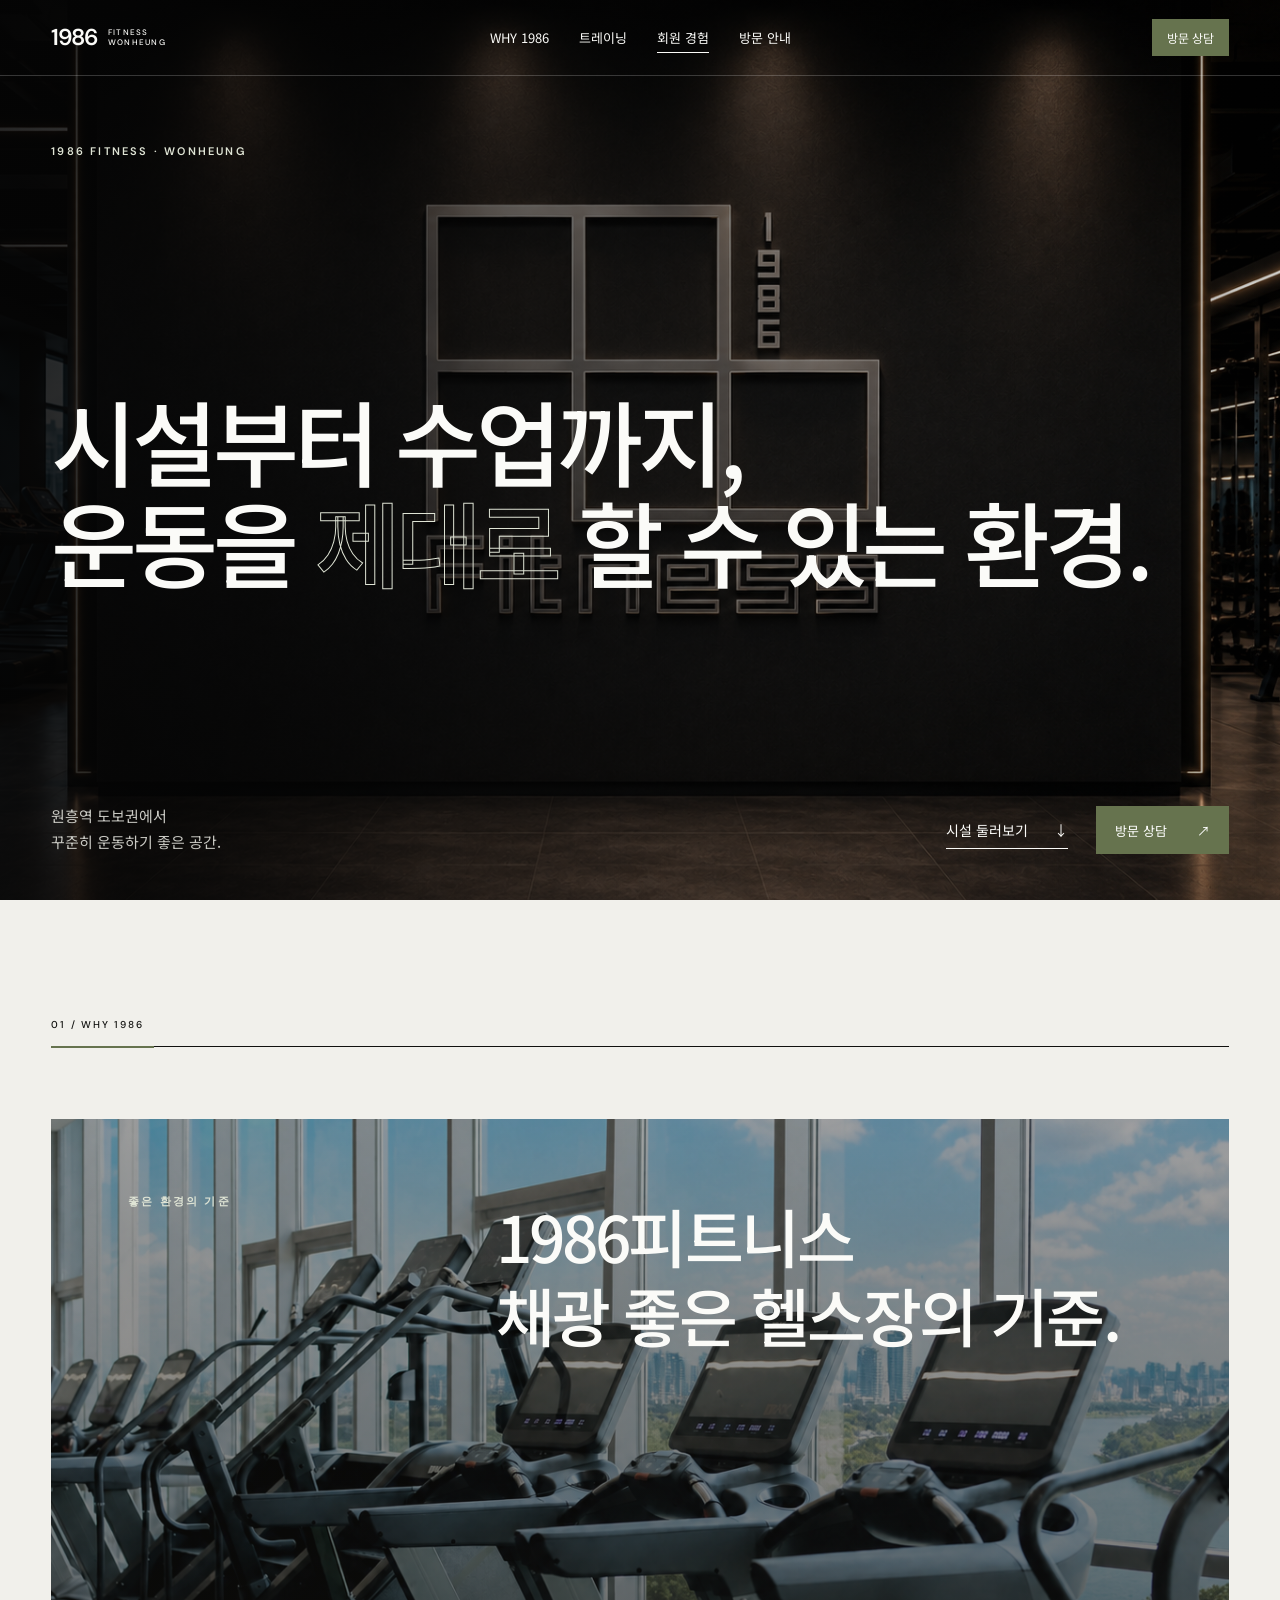
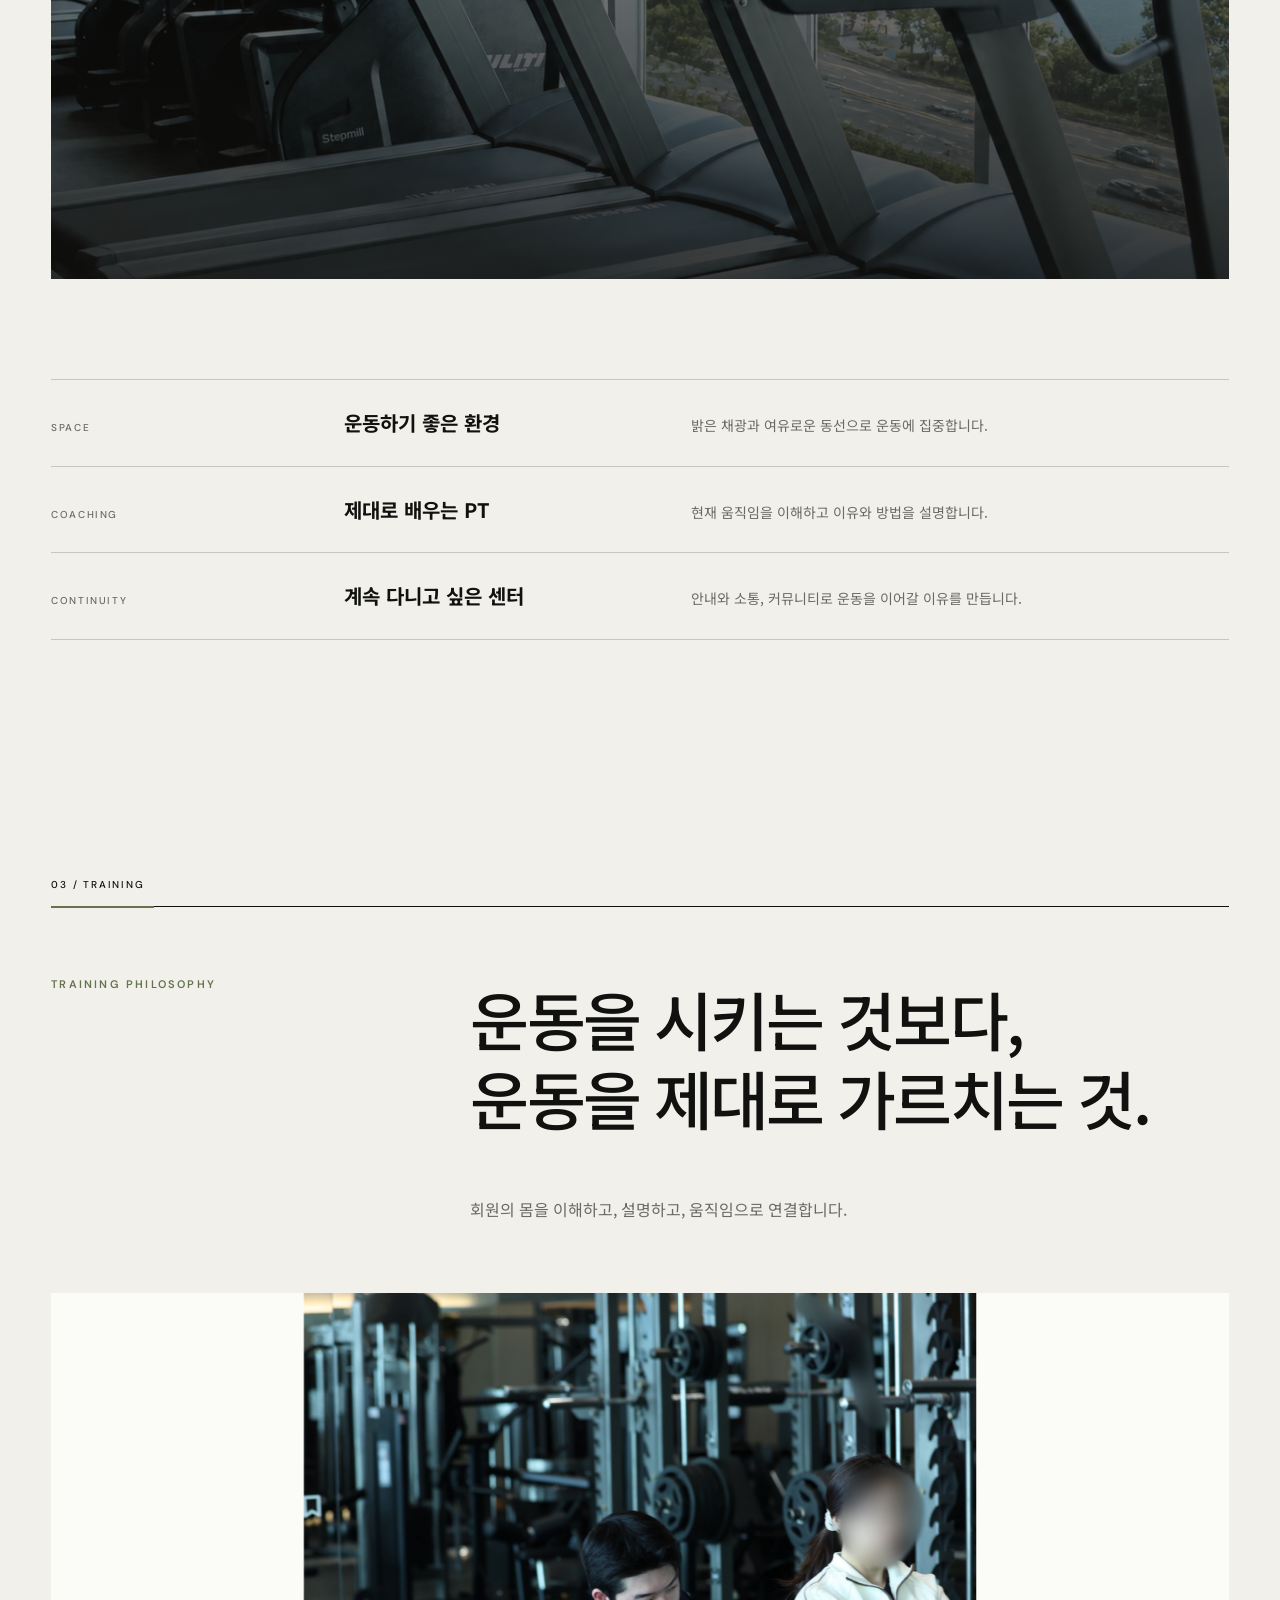
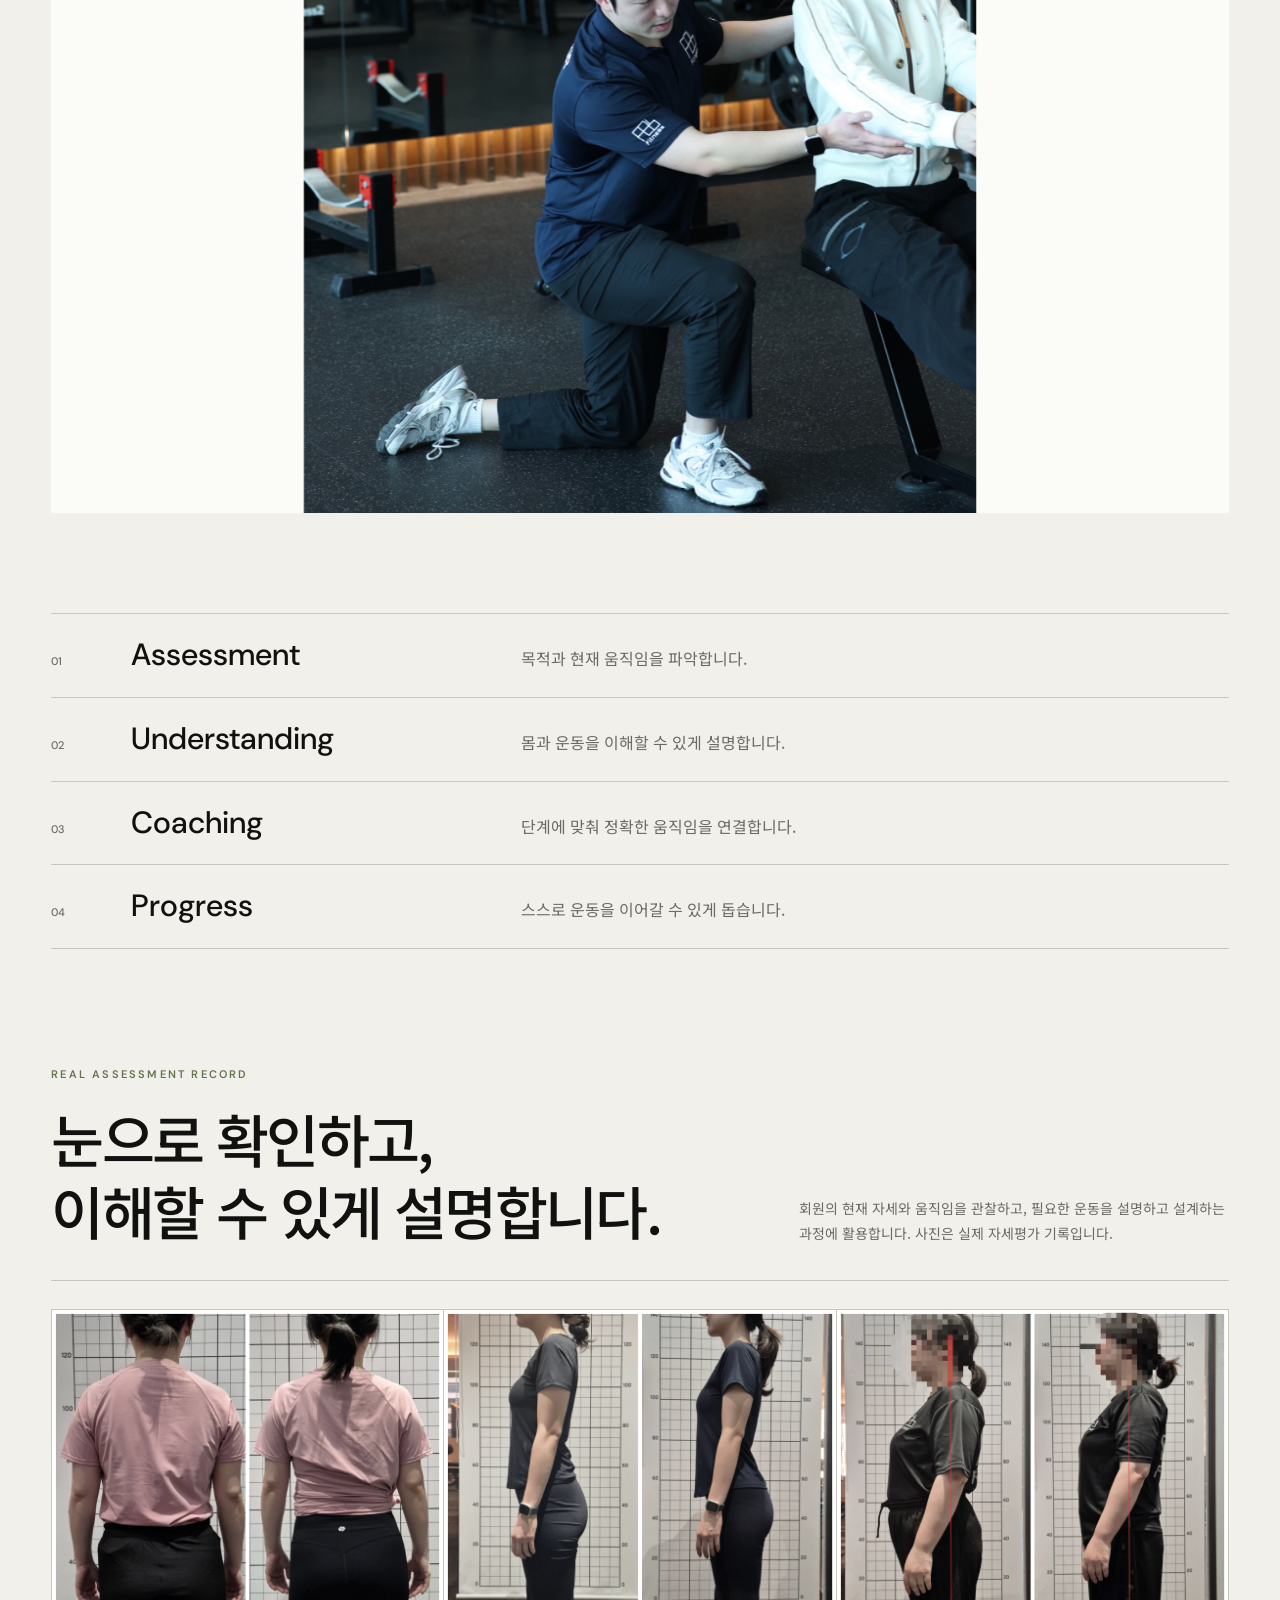
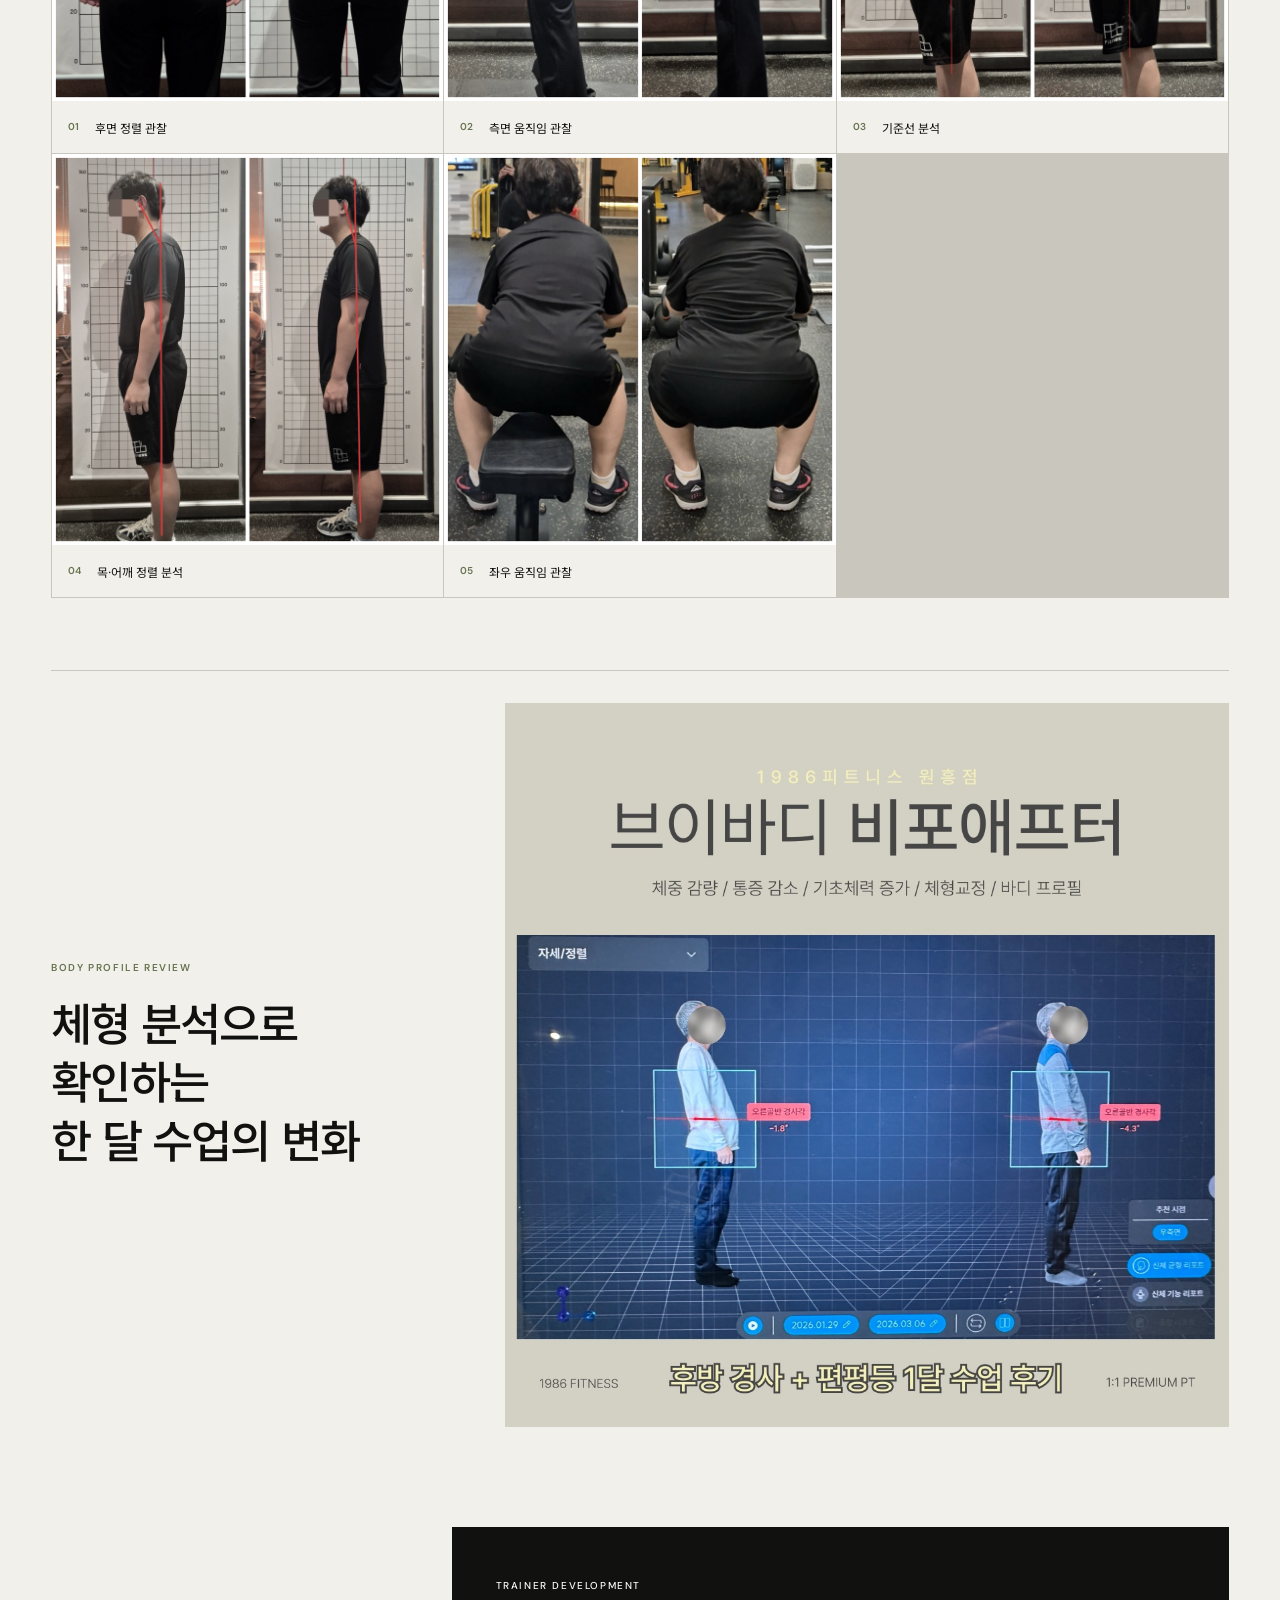
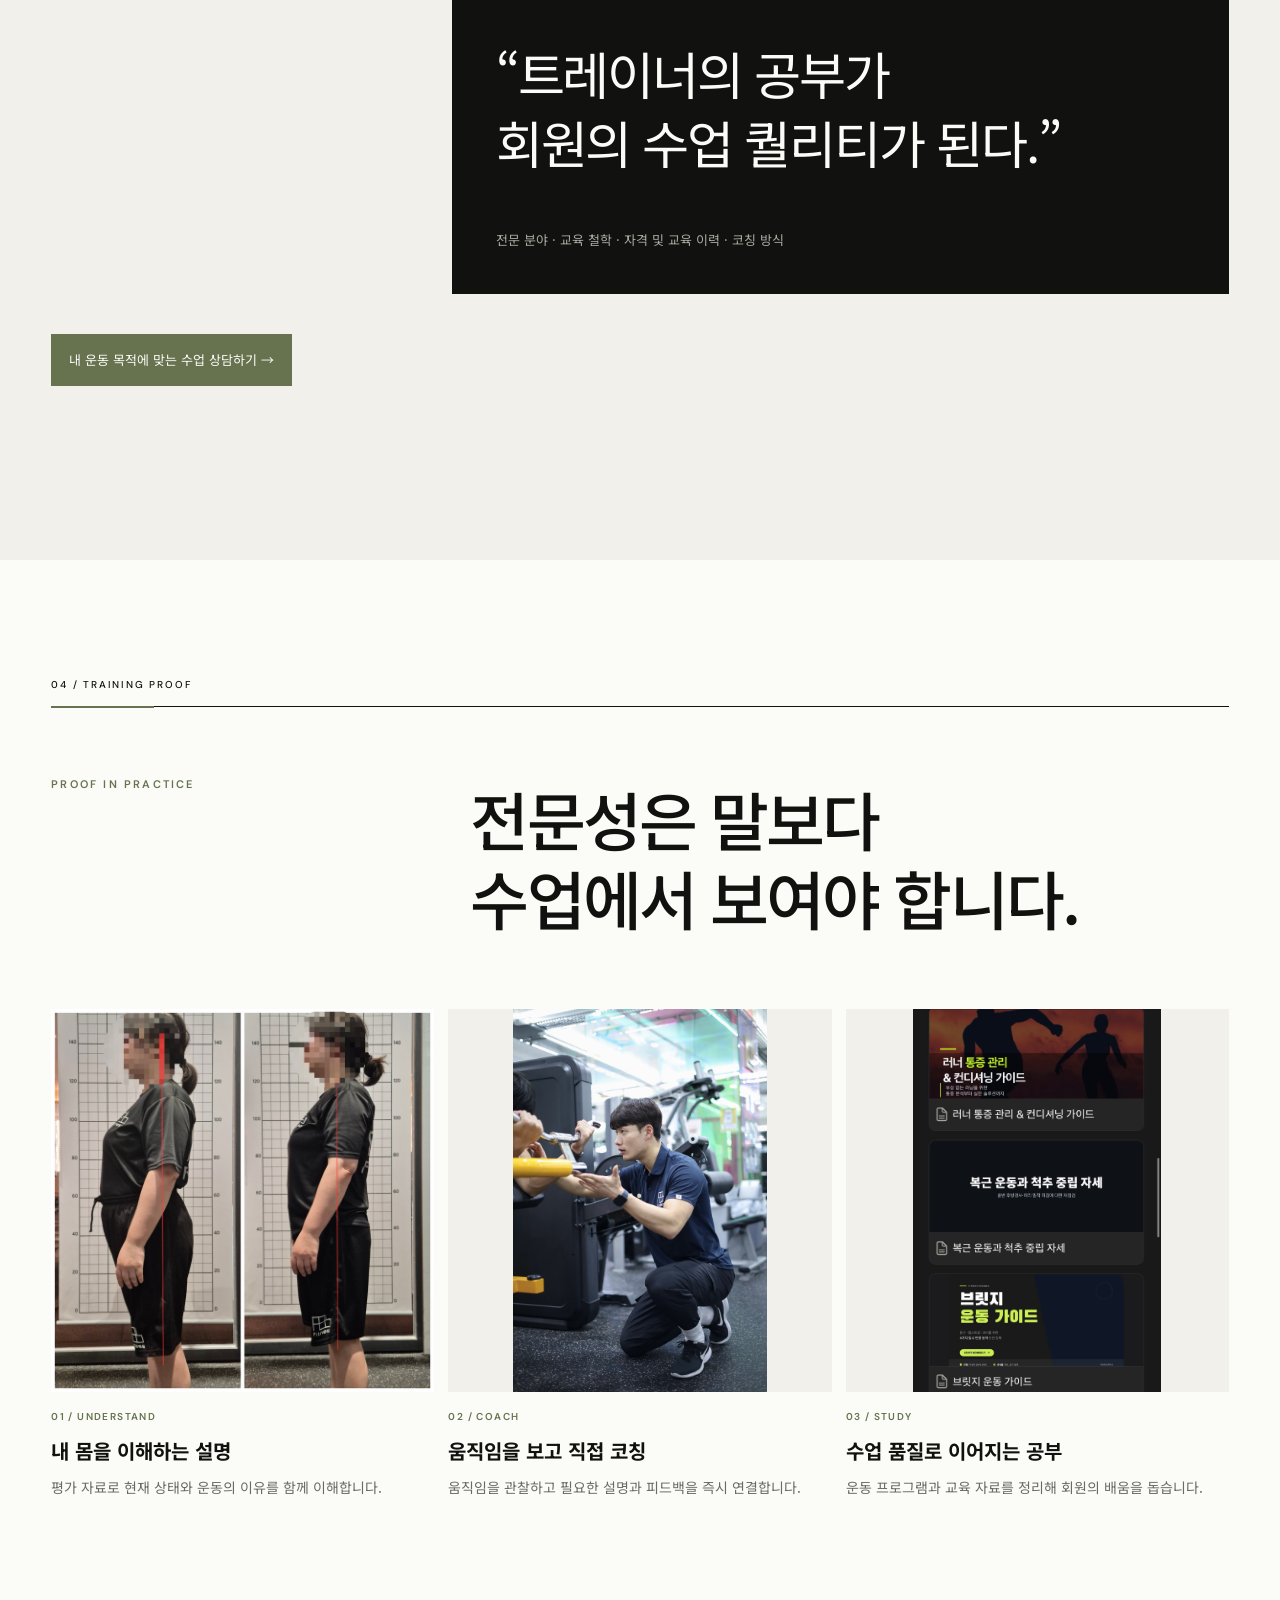
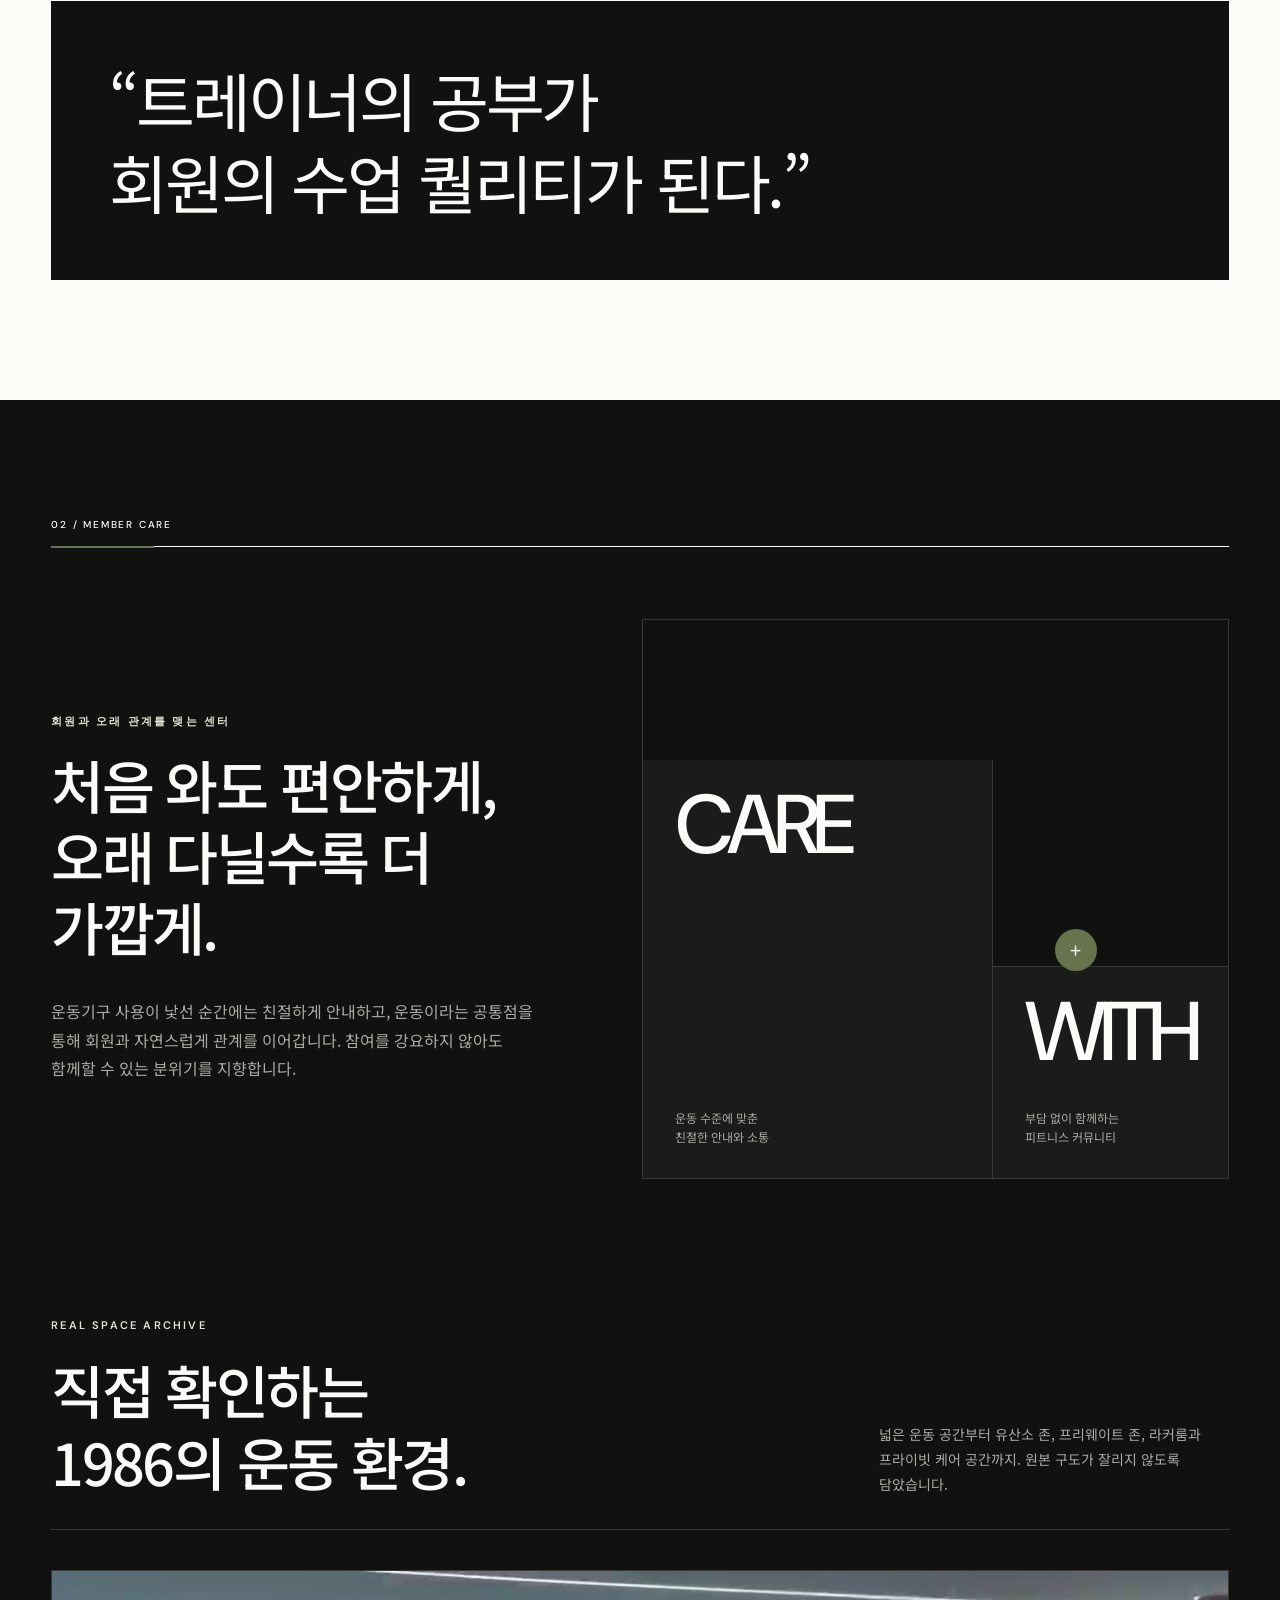
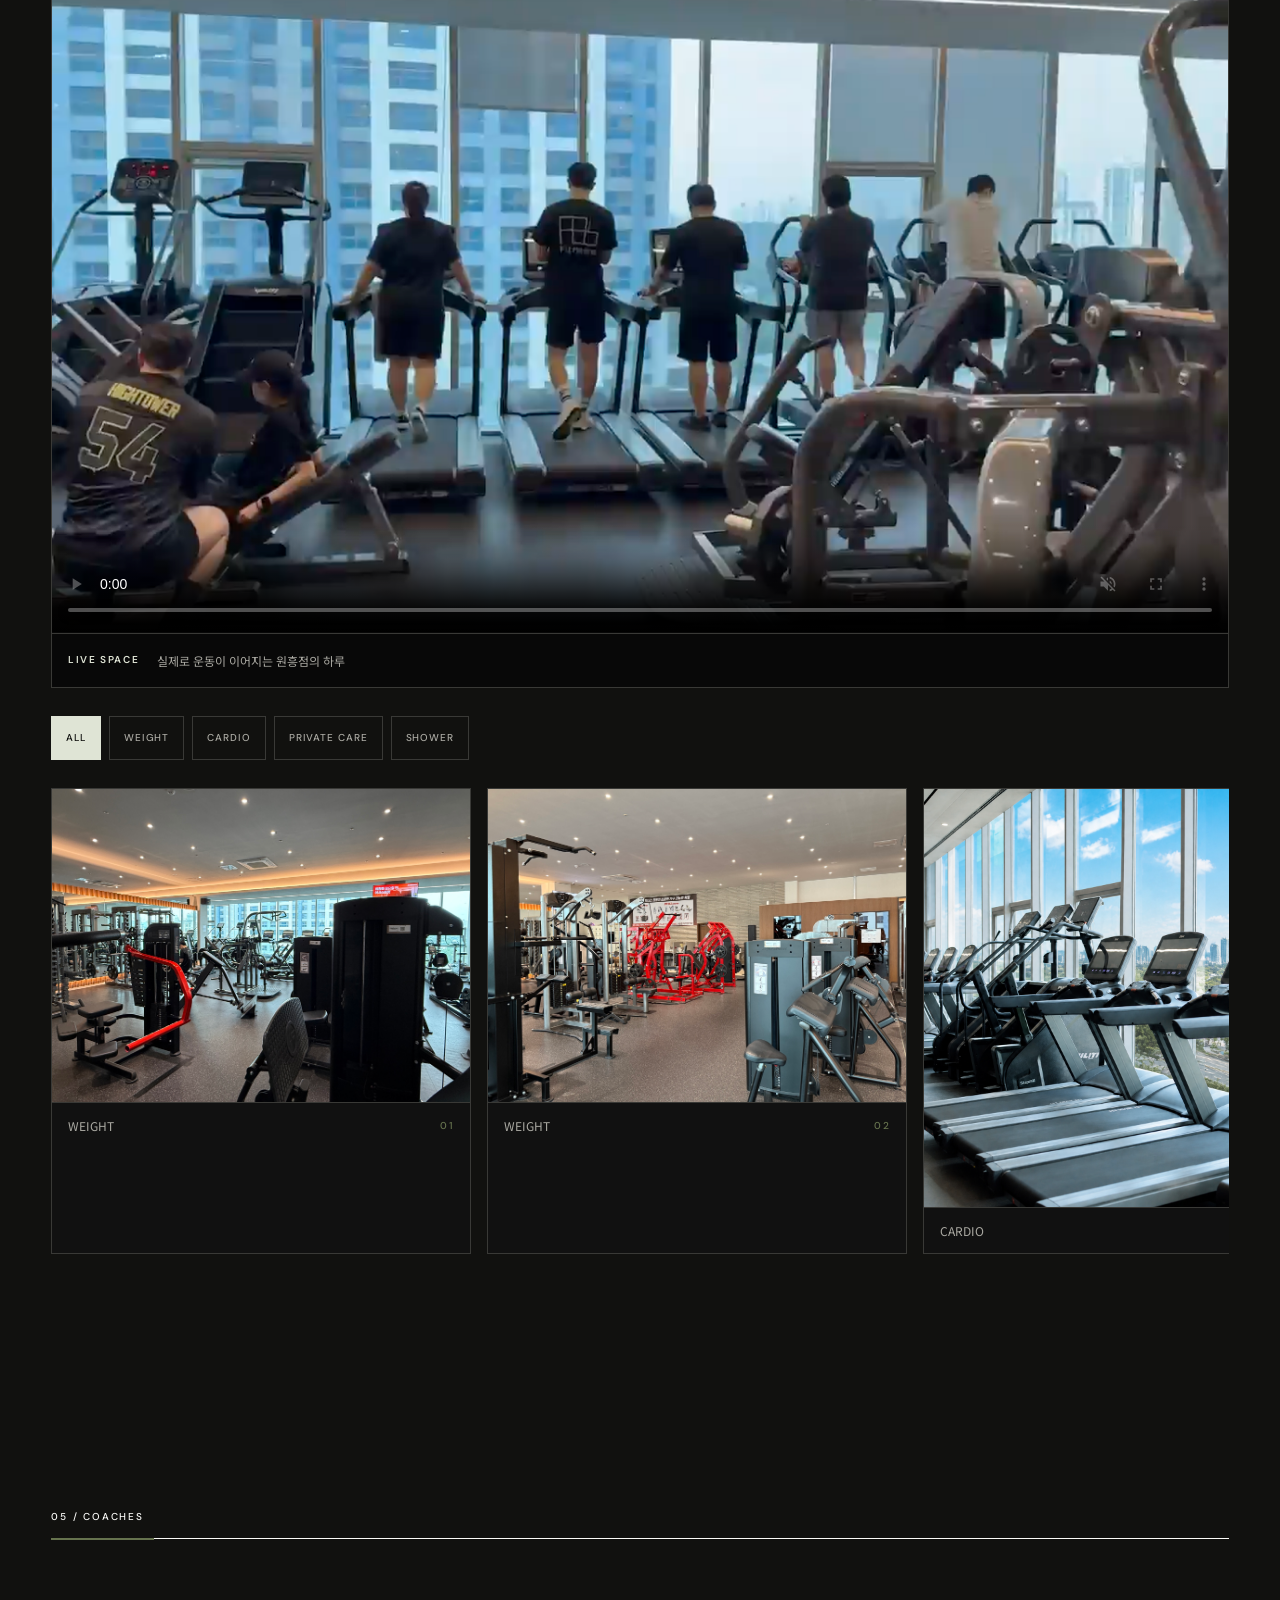
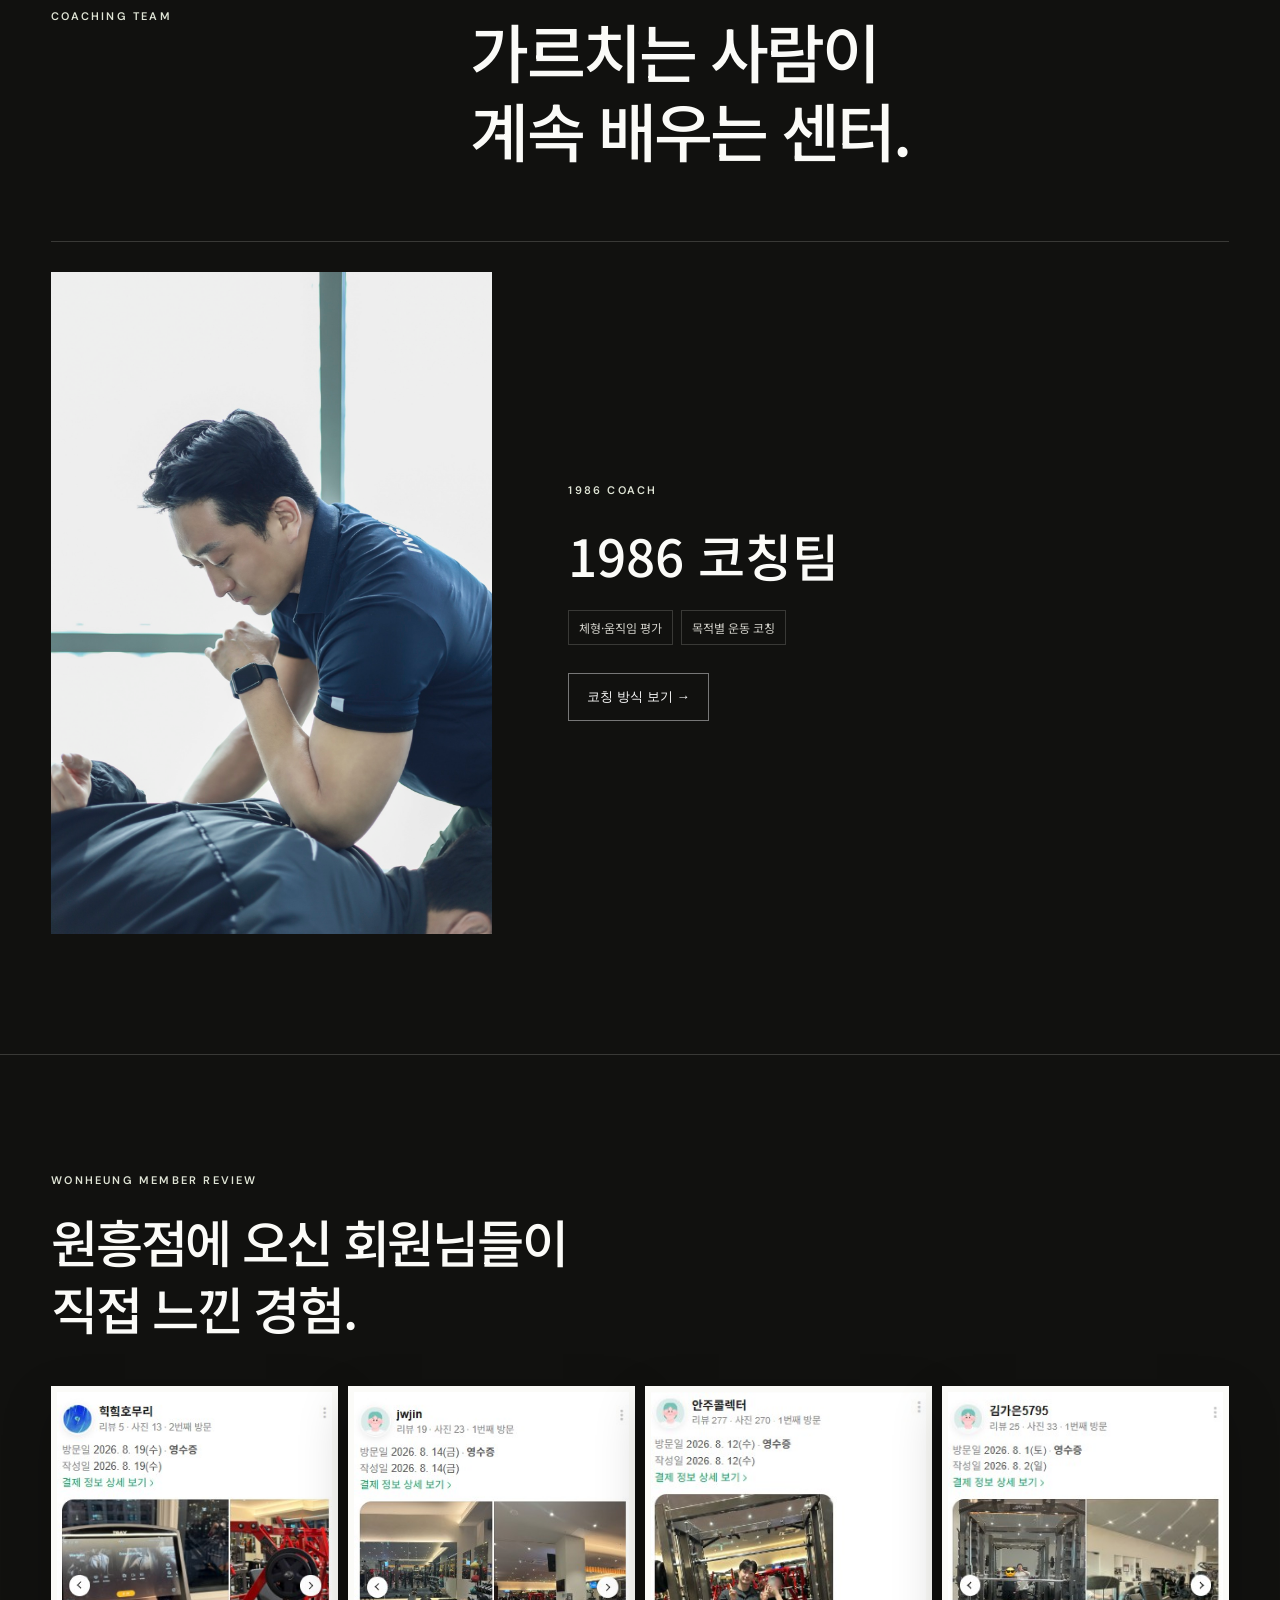
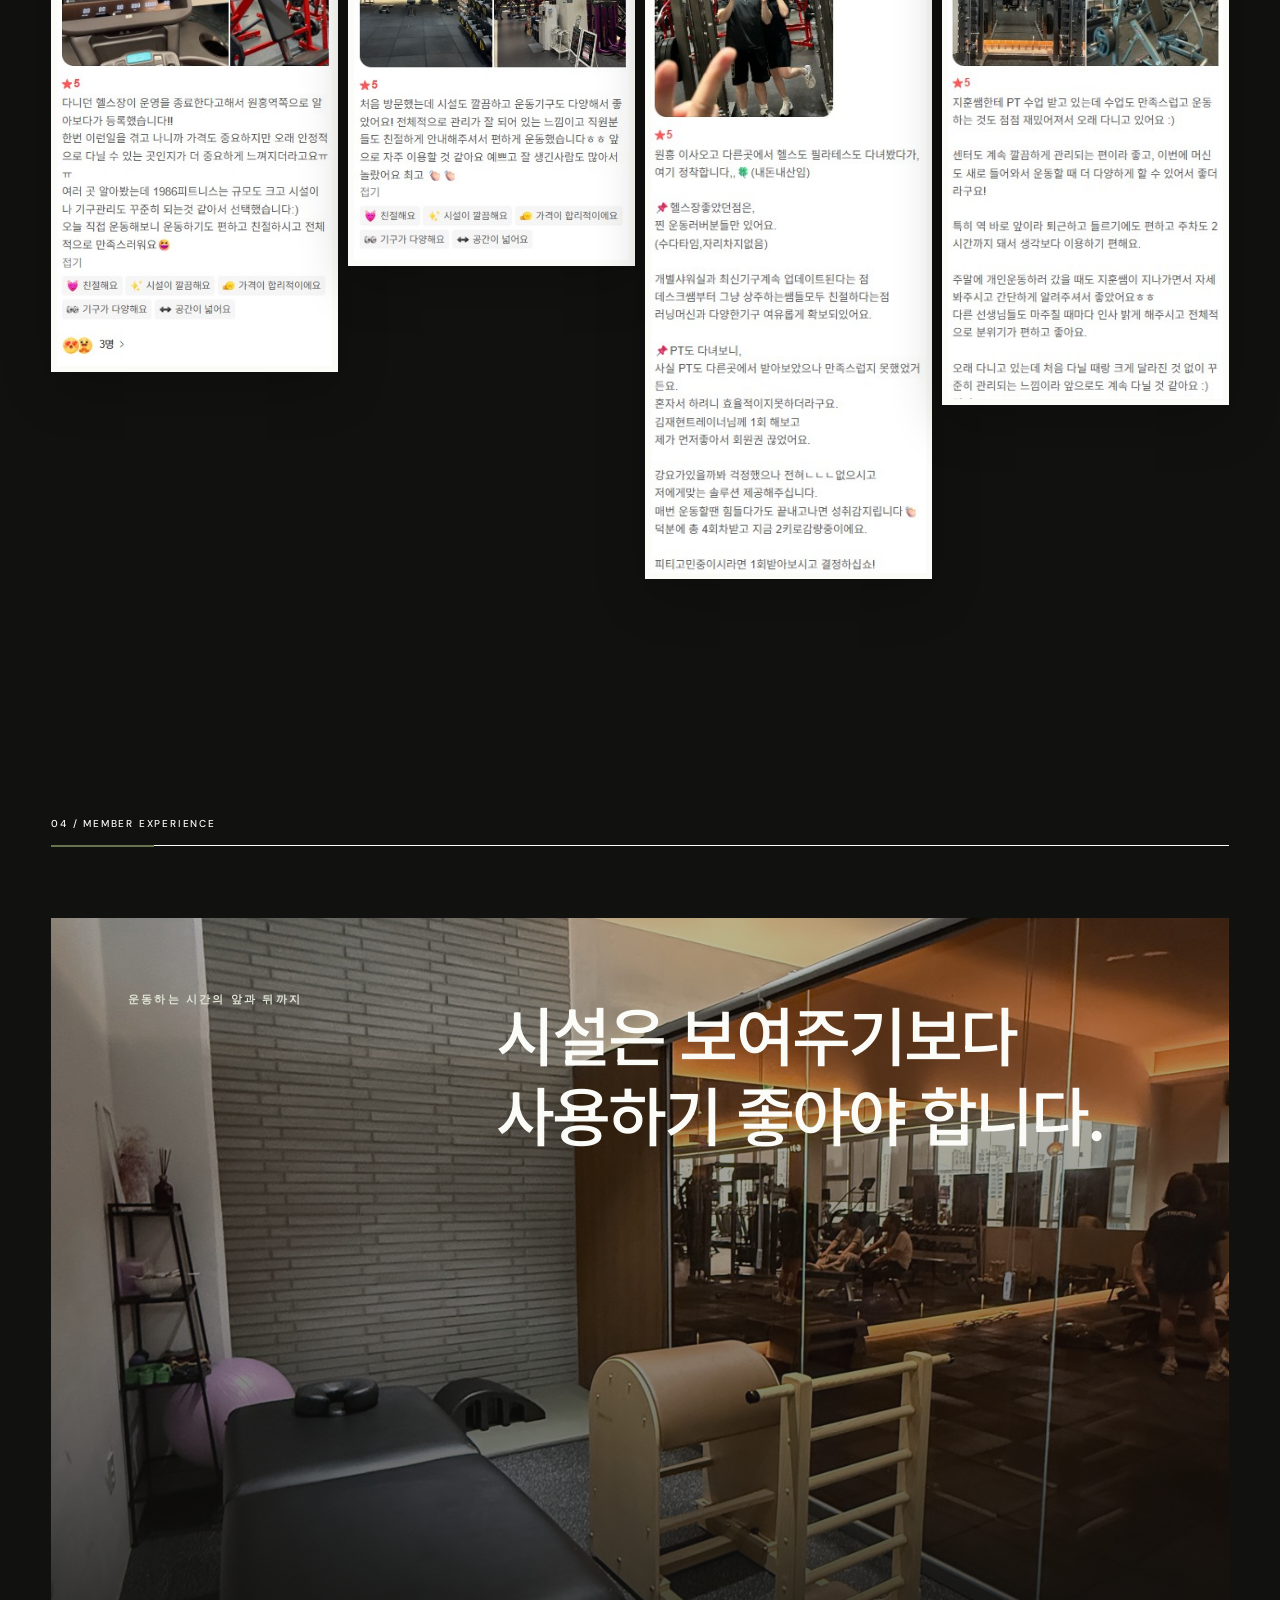
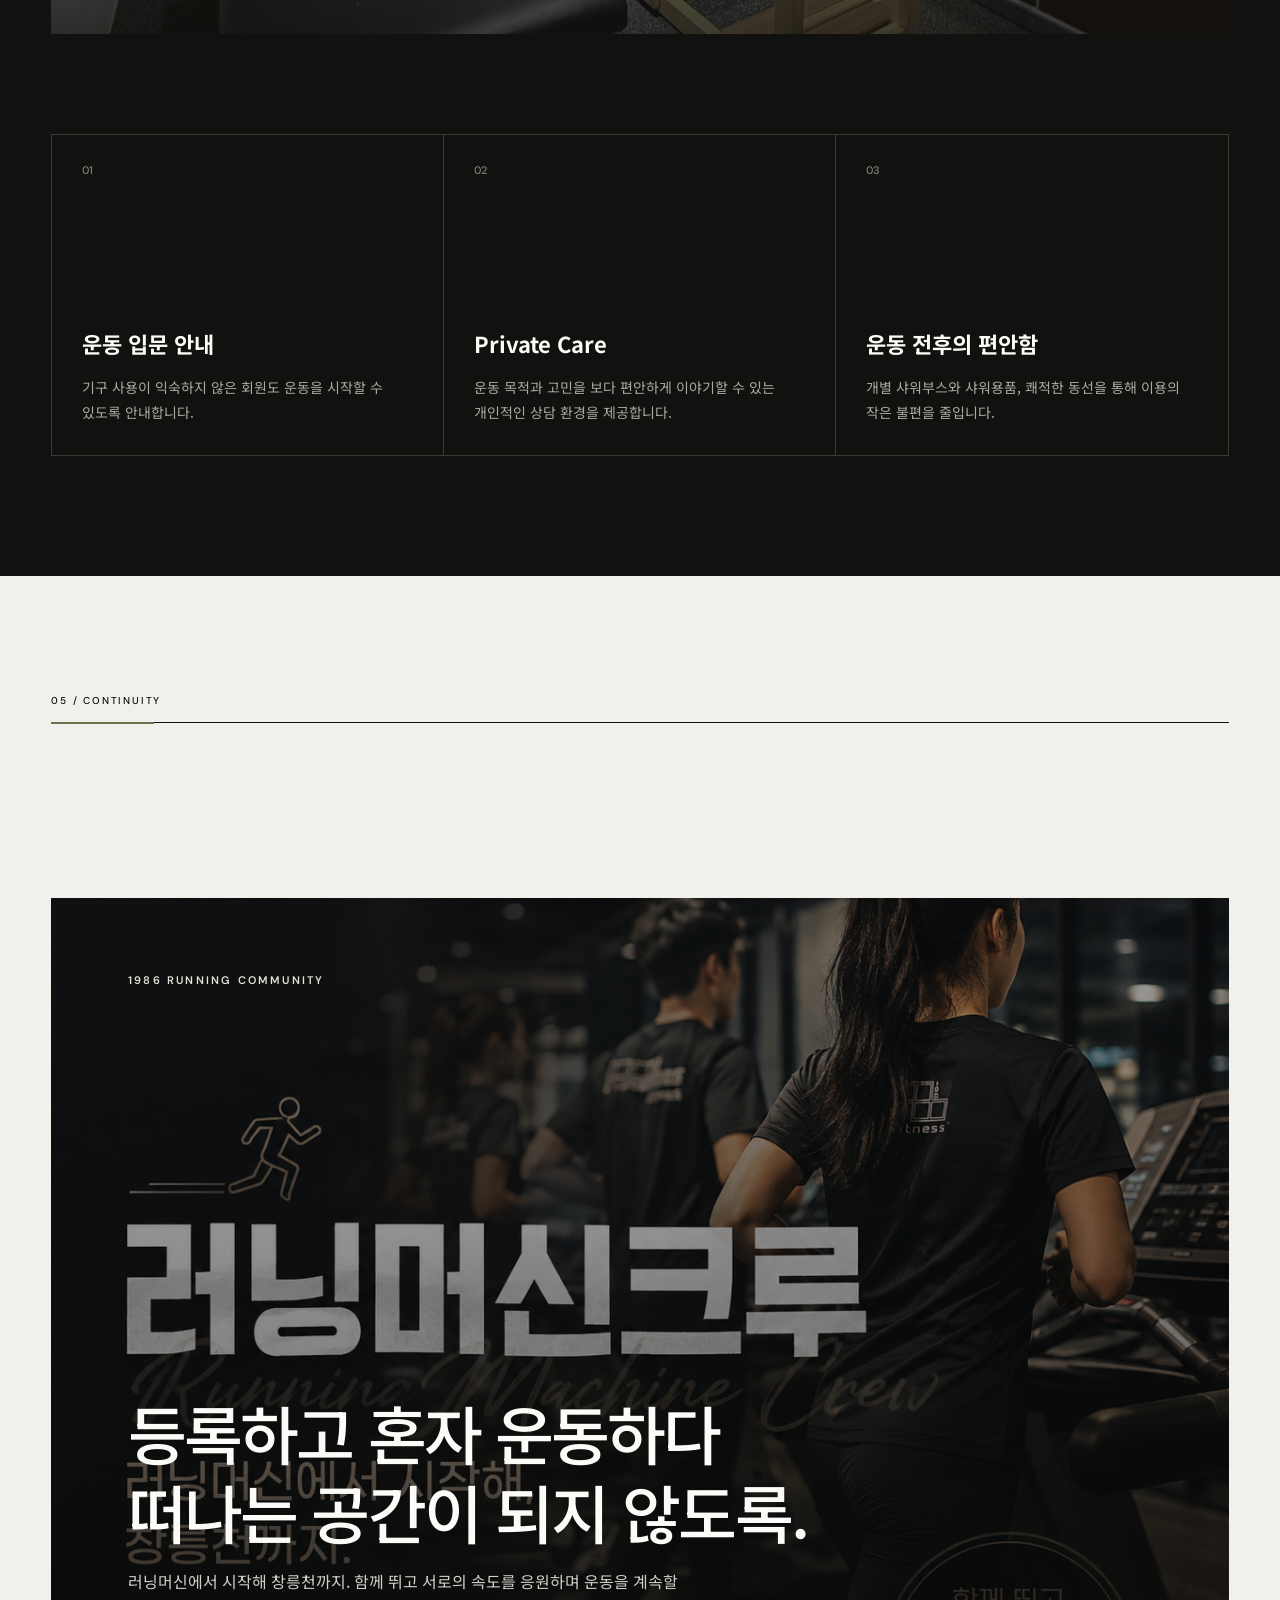
==== commit 7765220e: "Diversify trainer photography across coaching sections" ====
--- a/index.html
+++ b/index.html
@@ -25,9 +25,9 @@
   <meta name="twitter:image" content="https://1986fitnessk.github.io/assets/social/1986-wonheung-share.jpg">
   <meta name="theme-color" content="#11110f">
   <title>원흥역 헬스장·PT | 1986피트니스 원흥점</title>
-  <link rel="stylesheet" href="styles.css?v=25">
+  <link rel="stylesheet" href="styles.css?v=26">
   <script type="application/ld+json">{"@context":"https://schema.org","@type":"HealthClub","name":"1986피트니스 원흥점","url":"https://1986fitnessk.github.io/","image":"https://1986fitnessk.github.io/assets/social/1986-wonheung-share.jpg","sameAs":["https://map.naver.com/p/entry/place/1924563634"]}</script>
-  <script src="data/site-config.js?v=1" defer></script><script src="data/trainers.js?v=1" defer></script><script src="data/gallery.js?v=1" defer></script><script src="script.js?v=14" defer></script>
+  <script src="data/site-config.js?v=1" defer></script><script src="data/trainers.js?v=2" defer></script><script src="data/gallery.js?v=1" defer></script><script src="script.js?v=15" defer></script>
 </head>
 <body>
   <a class="skip-link" href="#main">본문으로 바로가기</a>
@@ -156,7 +156,7 @@
         <p>회원의 몸을 이해하고, 설명하고, 움직임으로 연결합니다.</p>
       </div>
       <figure class="training-main-visual">
-        <img src="assets/training/coaching-session.jpeg" alt="트레이너가 회원의 자세와 움직임을 직접 지도하는 수업 모습" width="1179" height="1133" loading="lazy" decoding="async">
+        <img src="assets/training/coach-movement-assessment.jpeg" alt="트레이너가 회원의 자세와 움직임을 직접 확인하는 실제 수업" width="1600" height="2000" loading="lazy" decoding="async">
       </figure>
       <ol class="training-flow">
         <li><span>01</span><strong>Assessment</strong><p>목적과 현재 움직임을 파악합니다.</p></li>
@@ -214,7 +214,7 @@
       <div class="proof-heading"><p class="eyebrow">PROOF IN PRACTICE</p><h2 id="proof-title">전문성은 말보다<br>수업에서 보여야 합니다.</h2></div>
       <div class="proof-cards">
         <article><img src="assets/training/assessment-line-01.jpeg" width="1600" height="1600" alt="기준선을 활용한 실제 자세평가 자료" loading="lazy"><span>01 / UNDERSTAND</span><h3>내 몸을 이해하는 설명</h3><p>평가 자료로 현재 상태와 운동의 이유를 함께 이해합니다.</p></article>
-        <article><img src="assets/training/coaching-session.jpeg" width="1179" height="1133" alt="실제 수업에서 회원의 움직임을 코칭하는 과정" loading="lazy"><span>02 / COACH</span><h3>움직임을 보고 직접 코칭</h3><p>움직임을 관찰하고 필요한 설명과 피드백을 즉시 연결합니다.</p></article>
+        <article><img src="assets/training/coach-machine-guidance.jpeg" width="1330" height="2000" alt="트레이너가 머신 운동 자세를 관찰하고 직접 설명하는 실제 수업" loading="lazy"><span>02 / COACH</span><h3>움직임을 보고 직접 코칭</h3><p>움직임을 관찰하고 필요한 설명과 피드백을 즉시 연결합니다.</p></article>
         <article><img src="assets/wellness/weekly-letter-training.jpeg" width="1179" height="1820" alt="1986 코칭팀이 제작한 운동 교육 자료" loading="lazy"><span>03 / STUDY</span><h3>수업 품질로 이어지는 공부</h3><p>운동 프로그램과 교육 자료를 정리해 회원의 배움을 돕습니다.</p></article>
       </div><blockquote class="proof-quote">“트레이너의 공부가<br>회원의 수업 퀄리티가 된다.”</blockquote>
     </section>
--- a/styles.css
+++ b/styles.css
@@ -112,7 +112,7 @@
 .training-intro { display: grid; grid-template-columns: 1fr 2fr; gap: 40px; align-items: start; }
 .training-intro > p:last-child { grid-column: 2; margin: 20px 0 0; color: var(--muted); }
 .training-main-visual { margin: 72px 0 0; overflow: hidden; background: var(--white); }
-.training-main-visual img { display: block; width: 100%; height: auto; object-fit: contain; transform: scale(1.025) translate3d(0, var(--motion-y, 0), 0); will-change: transform; }
+.training-main-visual img { display: block; width: 100%; height: auto; max-height: 820px; margin: 0 auto; object-fit: contain; transform: scale(1.025) translate3d(0, var(--motion-y, 0), 0); will-change: transform; }
 .training-flow { list-style: none; padding: 0; margin: 100px 0 0; border-top: 1px solid var(--line); }
 .training-flow li { display: grid; grid-template-columns: 80px 1.1fr 2fr; padding: 26px 0; border-bottom: 1px solid var(--line); align-items: baseline; }
 .training-flow span { color: var(--muted); font: 500 11px/1 "DM Sans", sans-serif; }
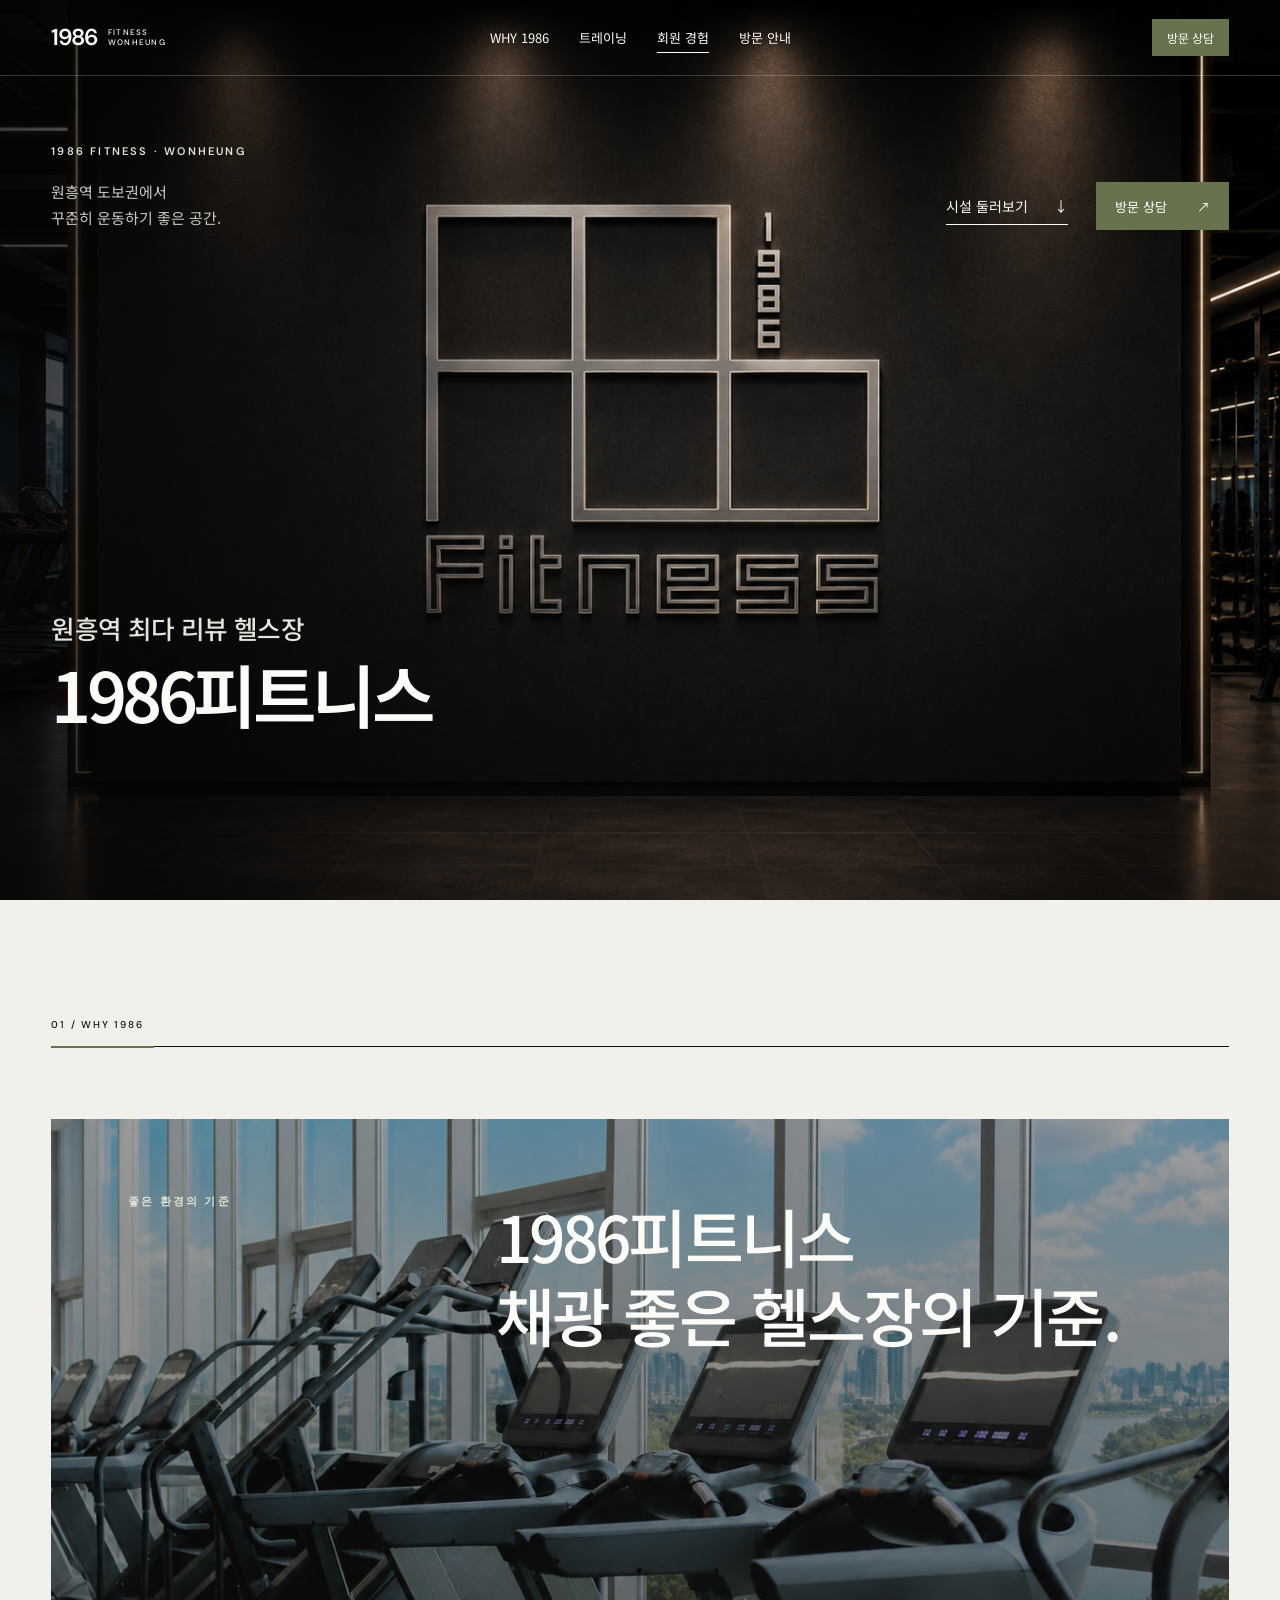
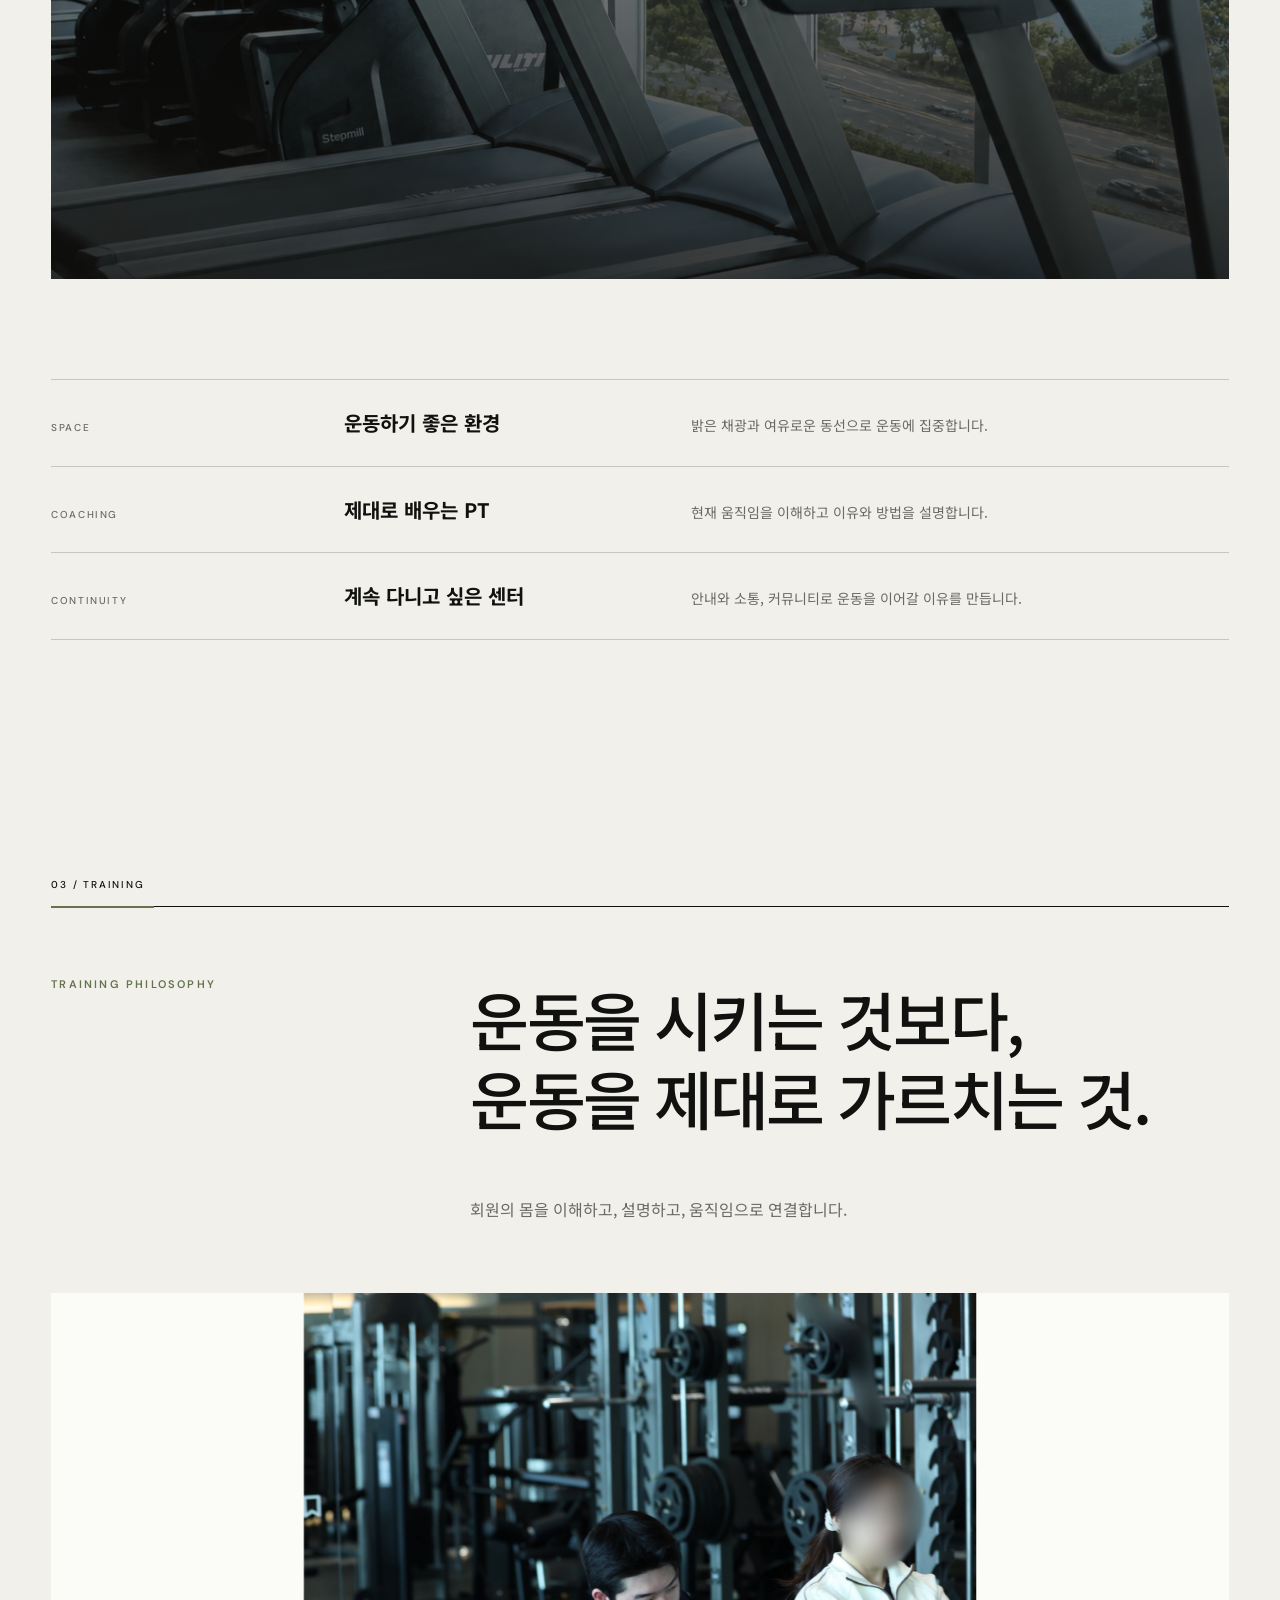
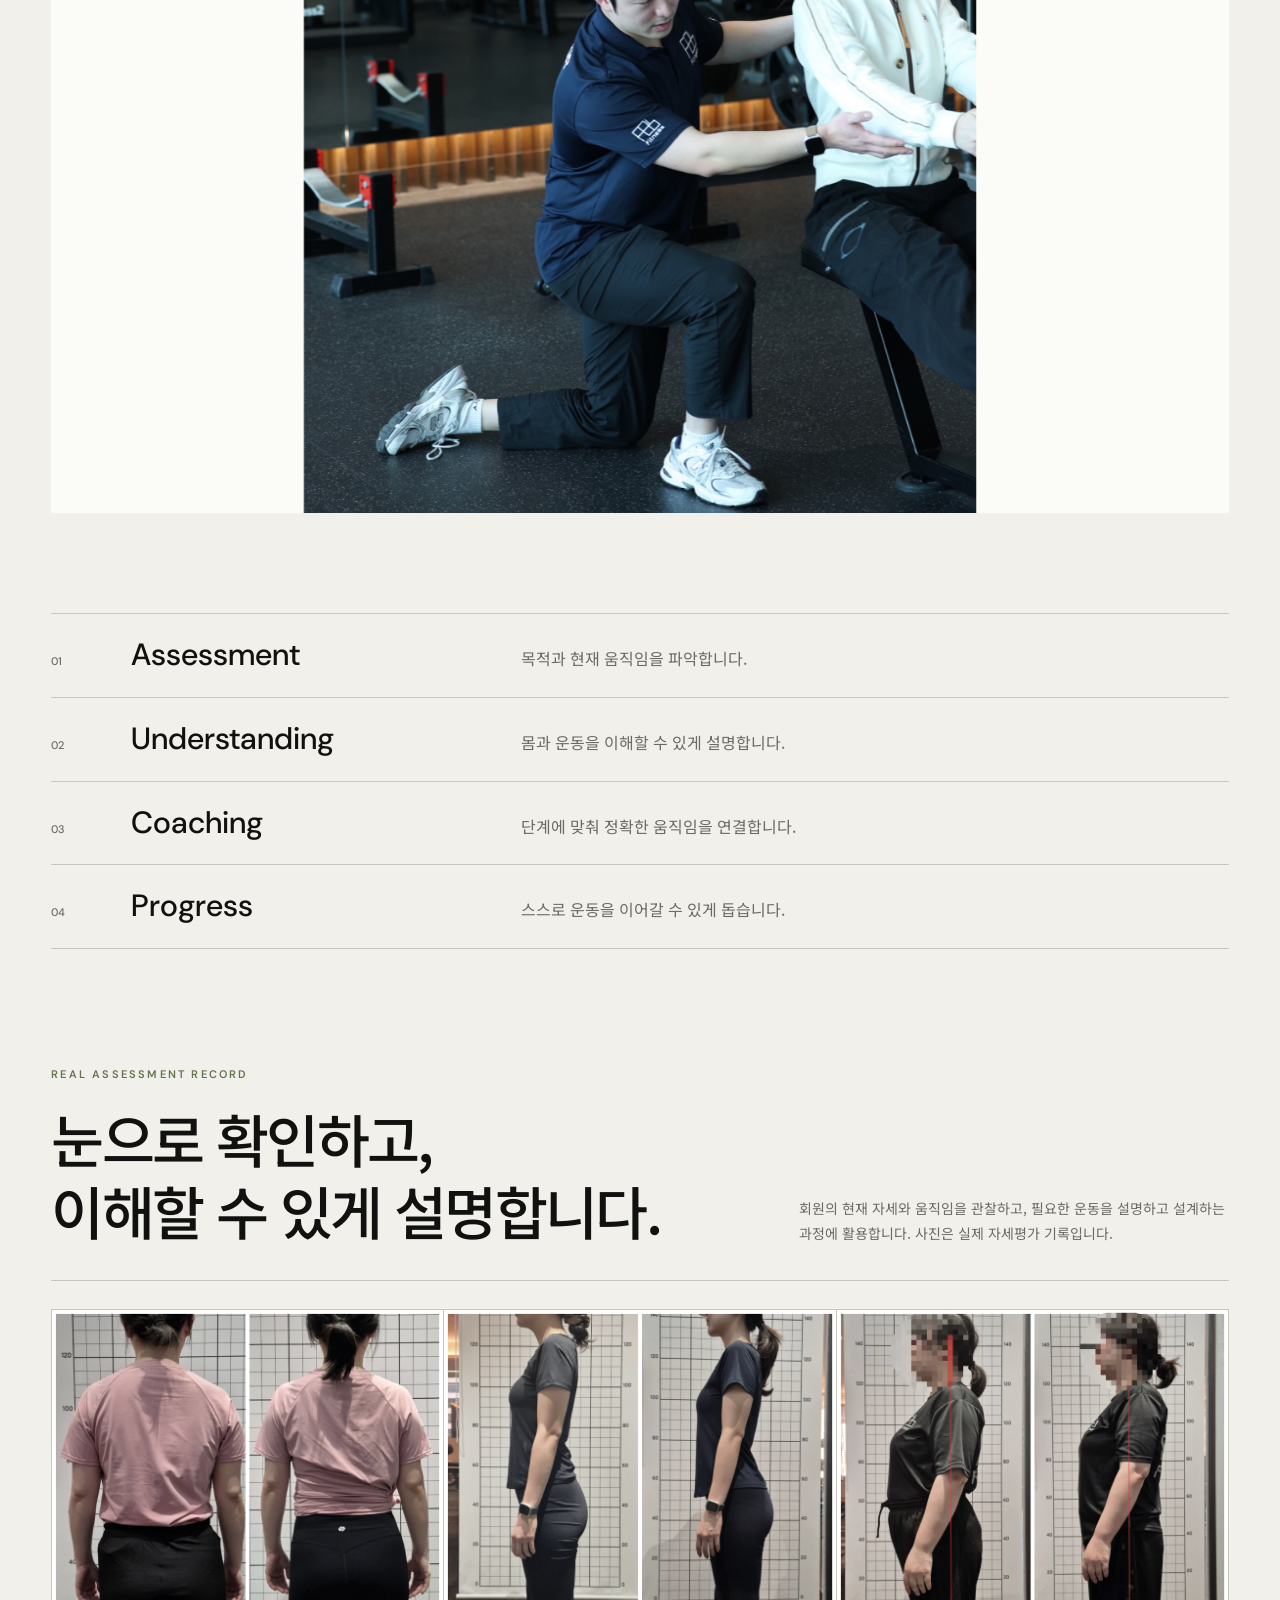
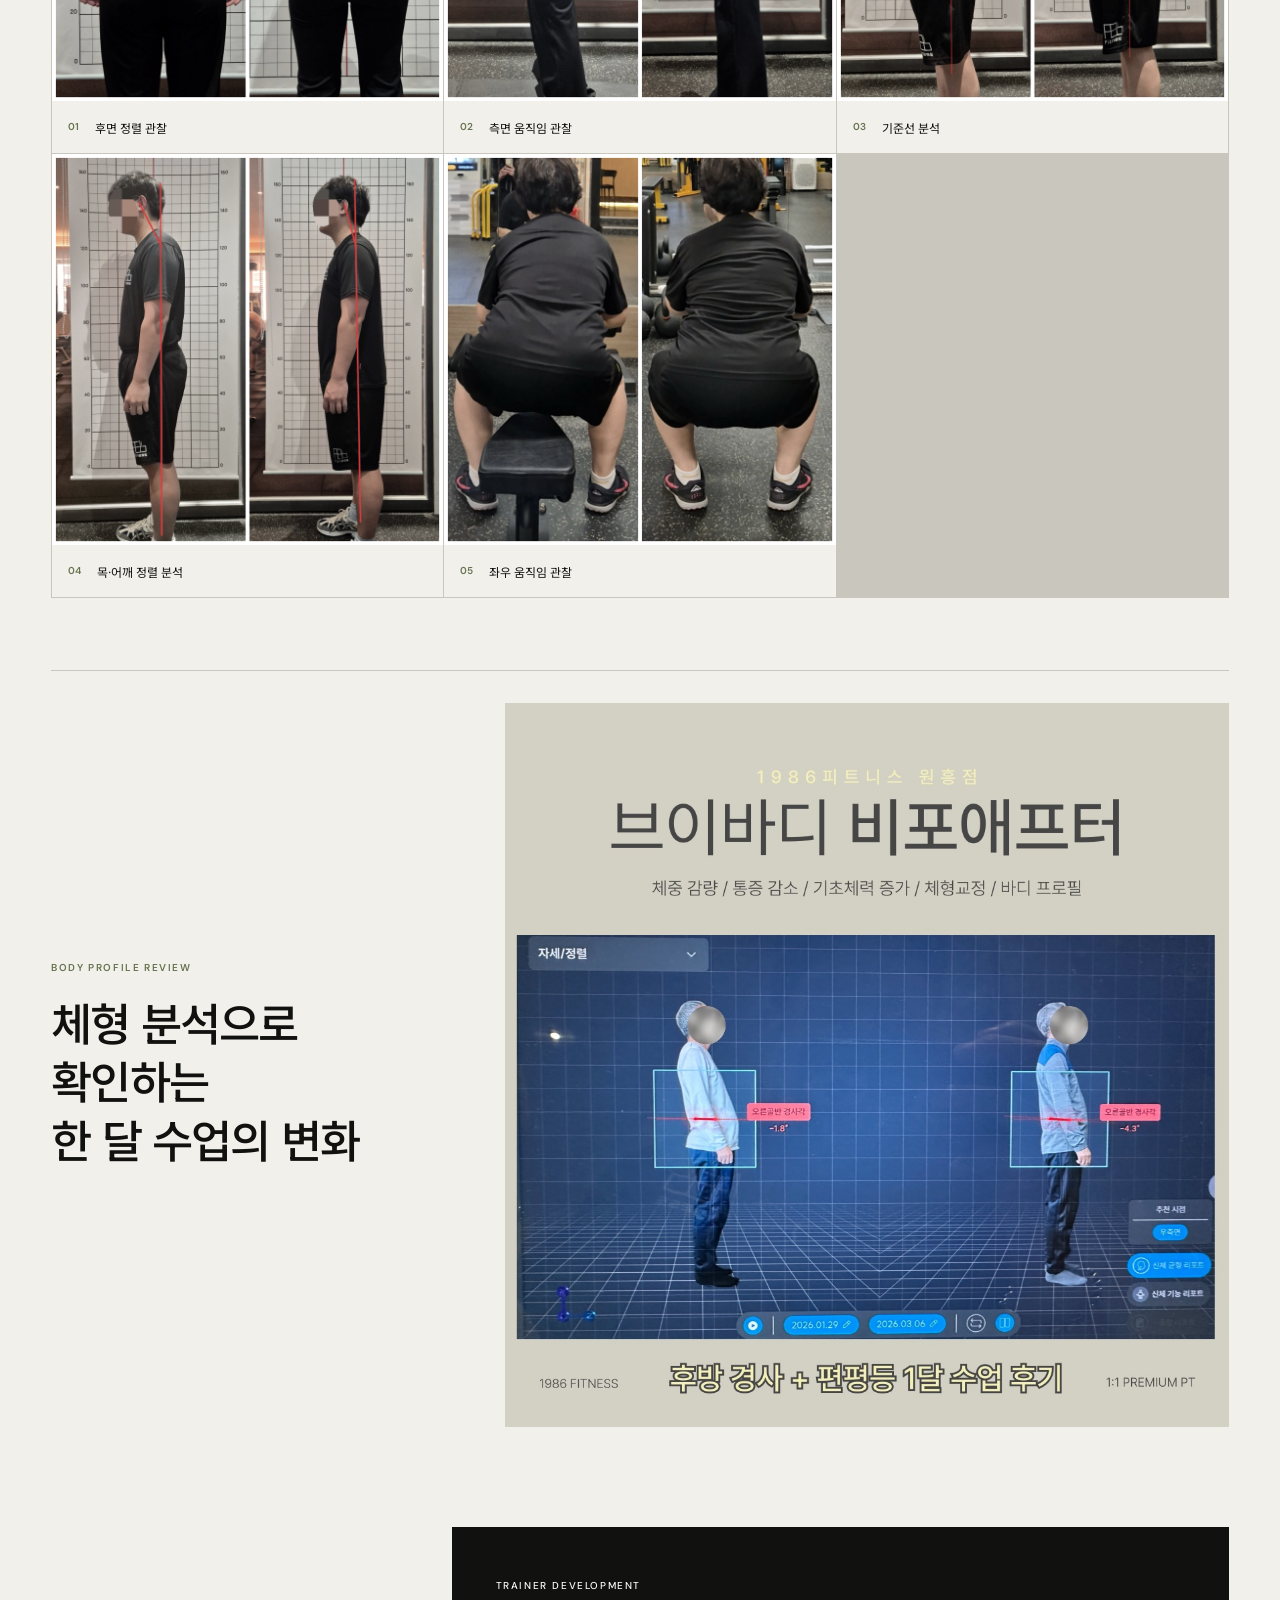
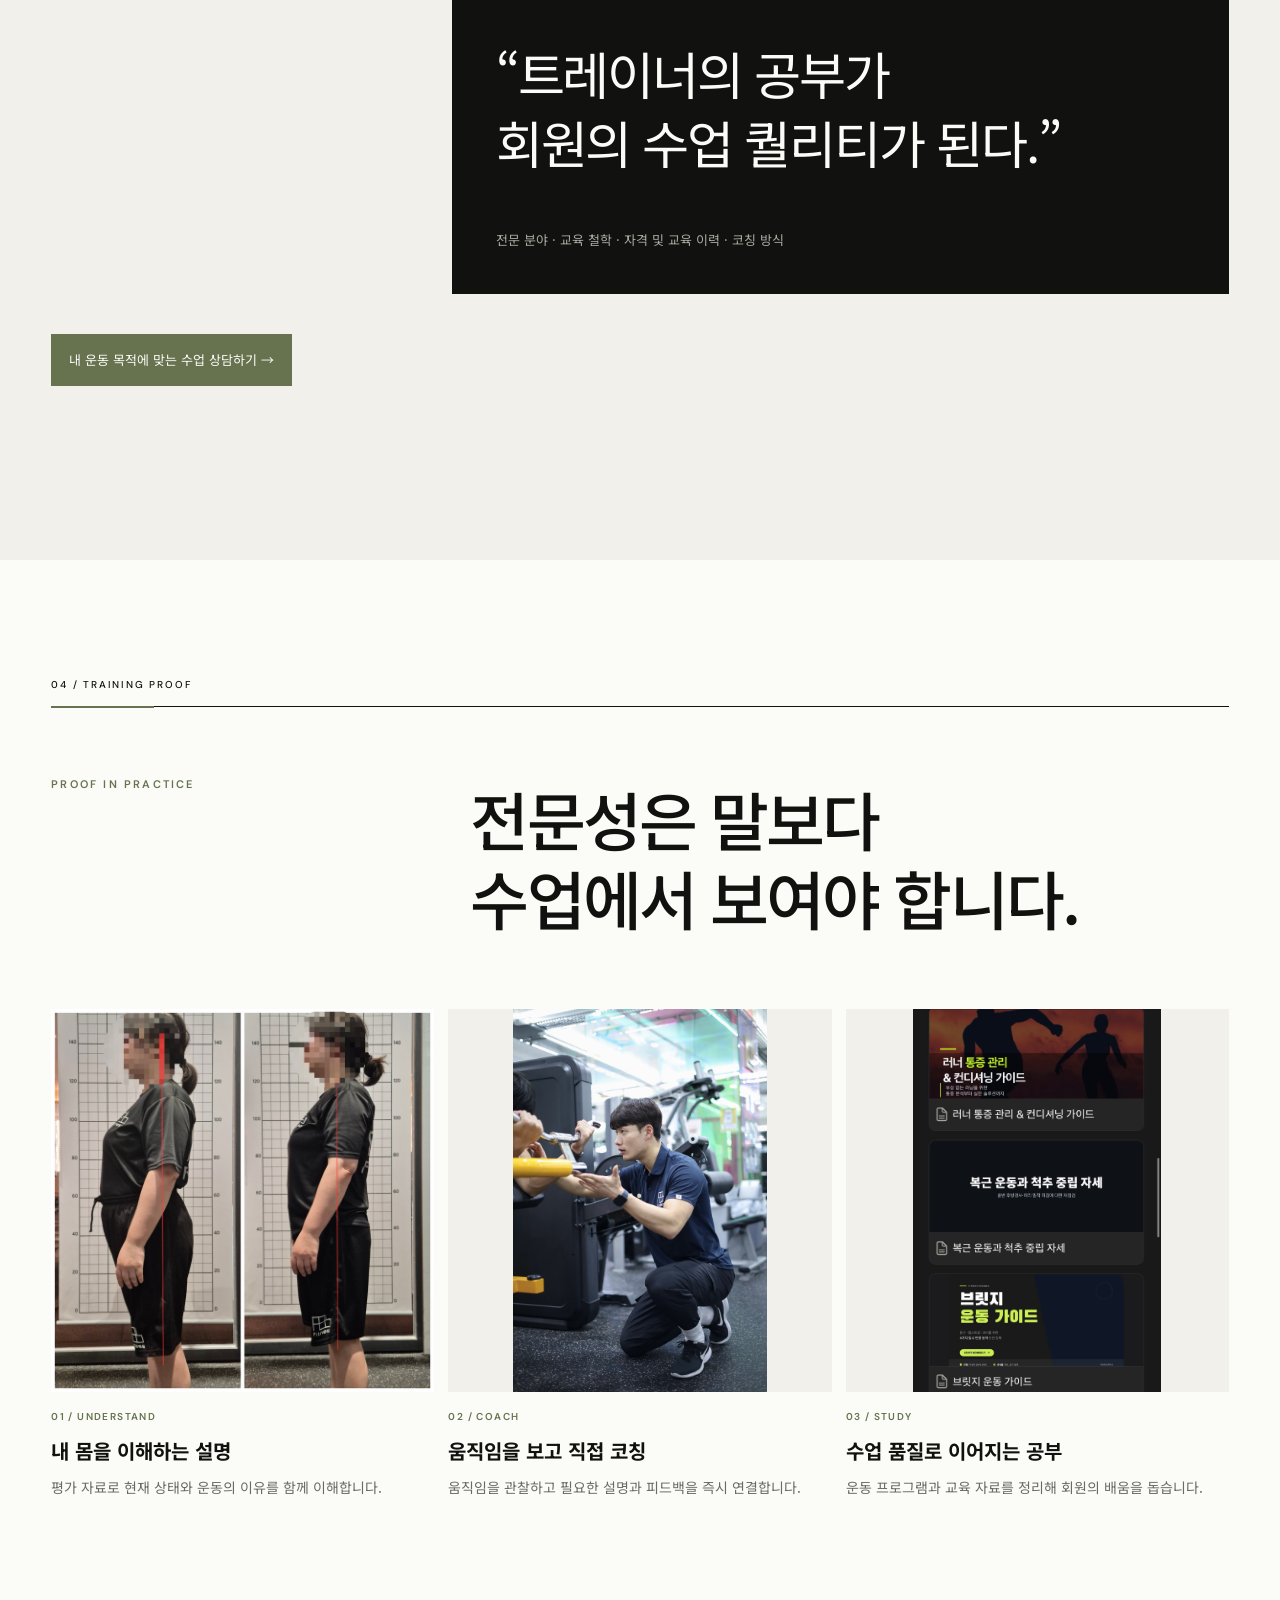
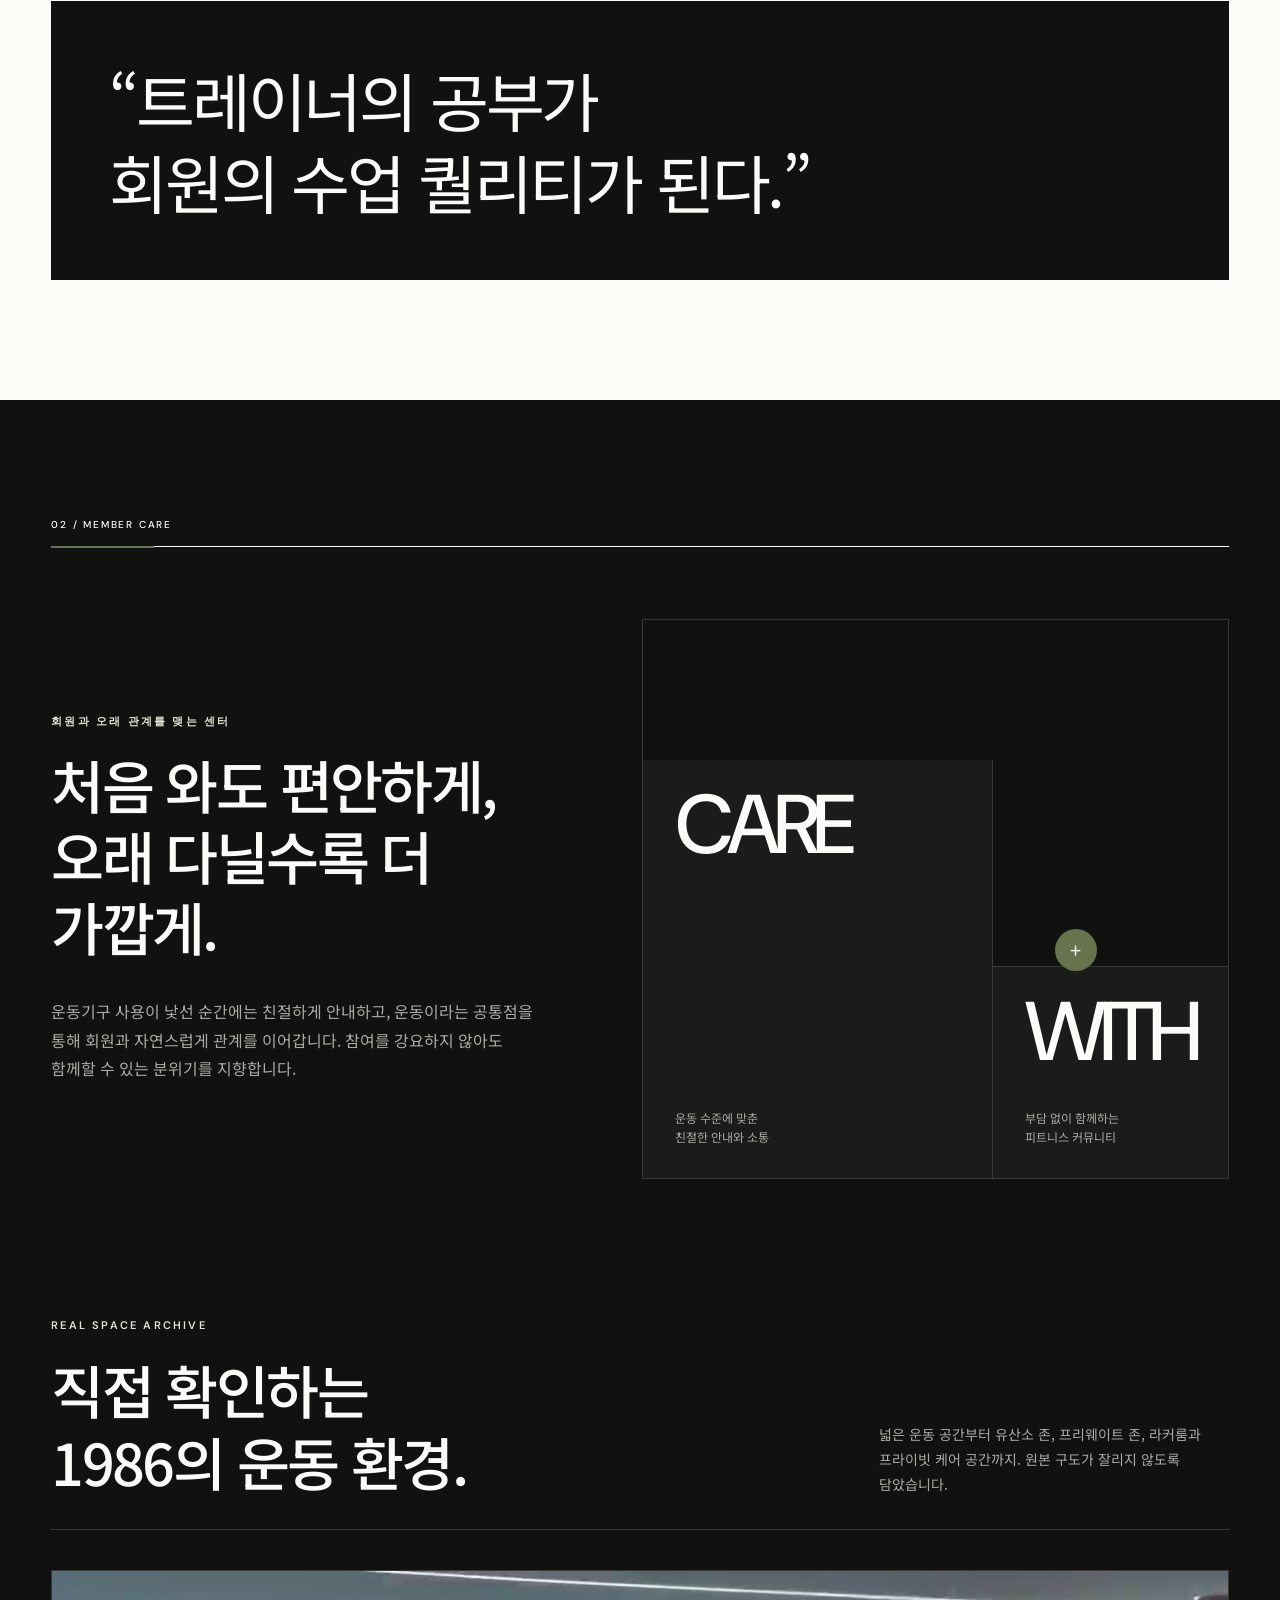
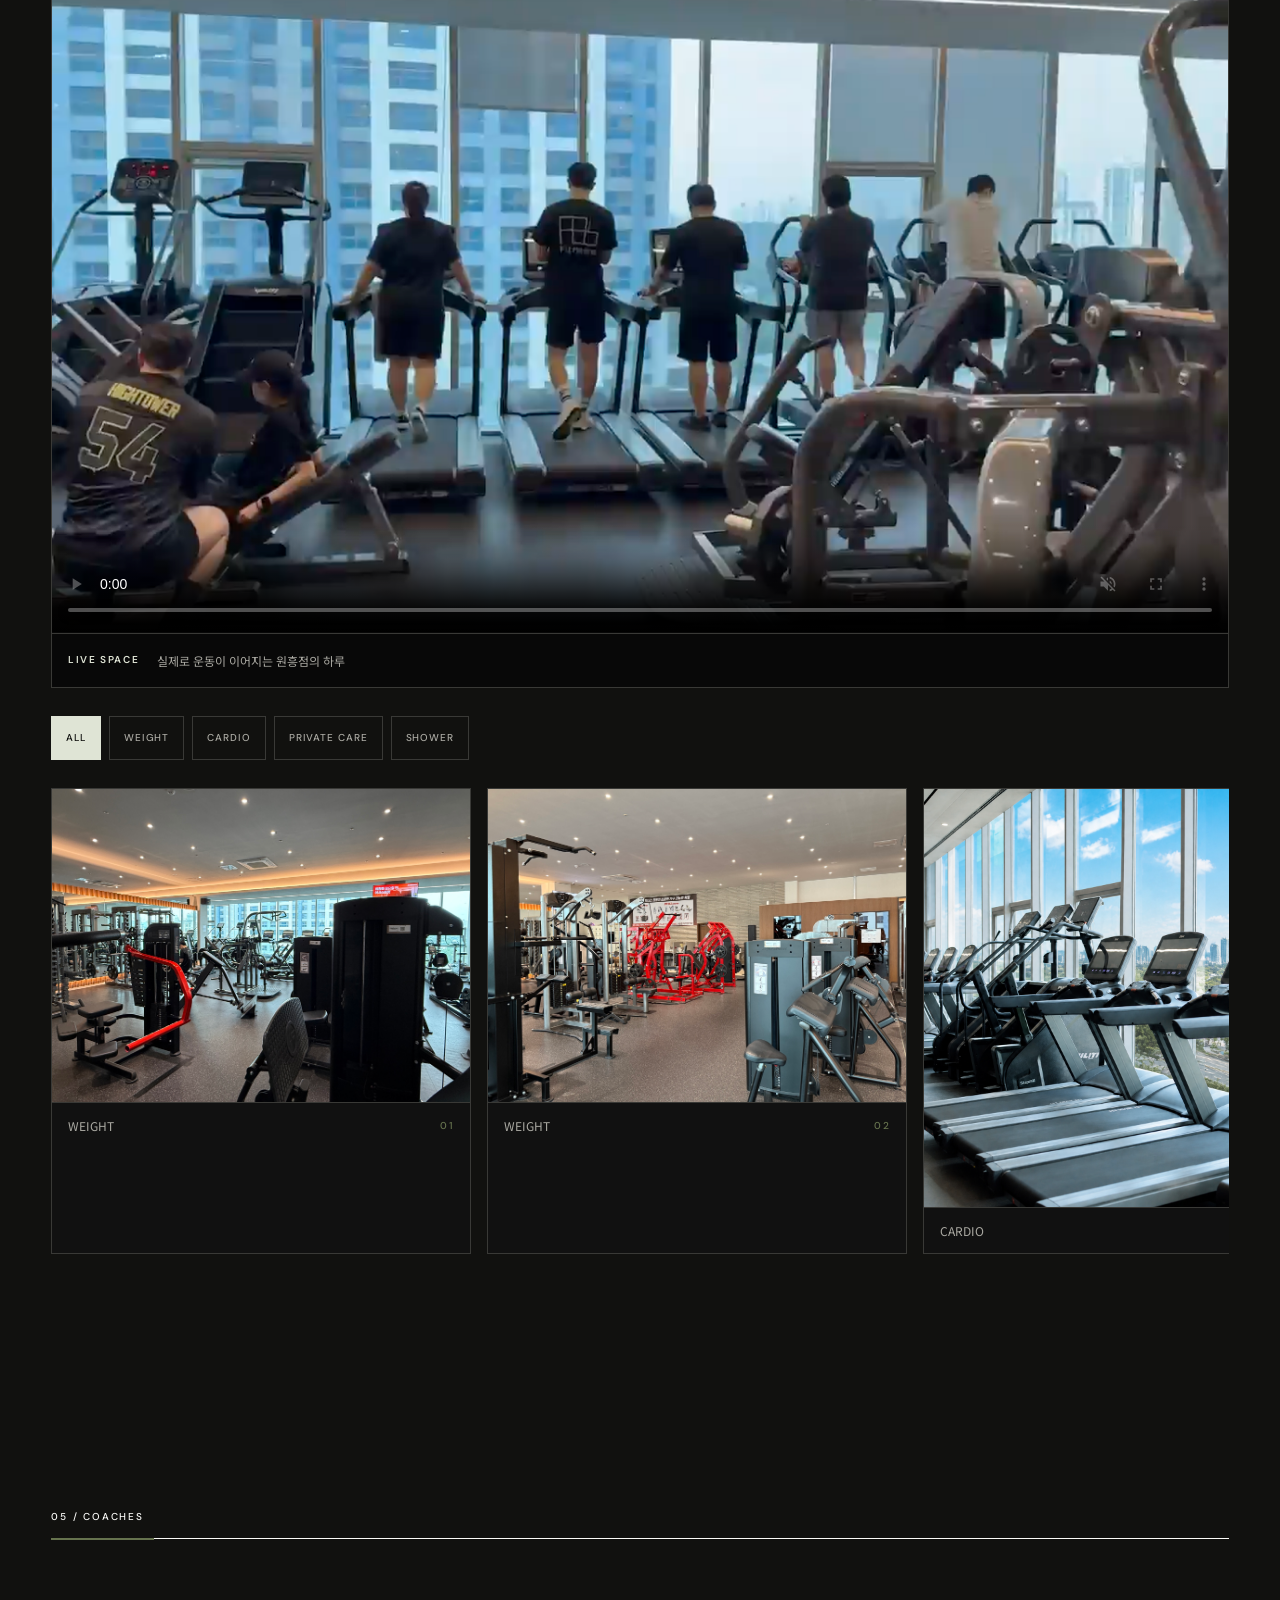
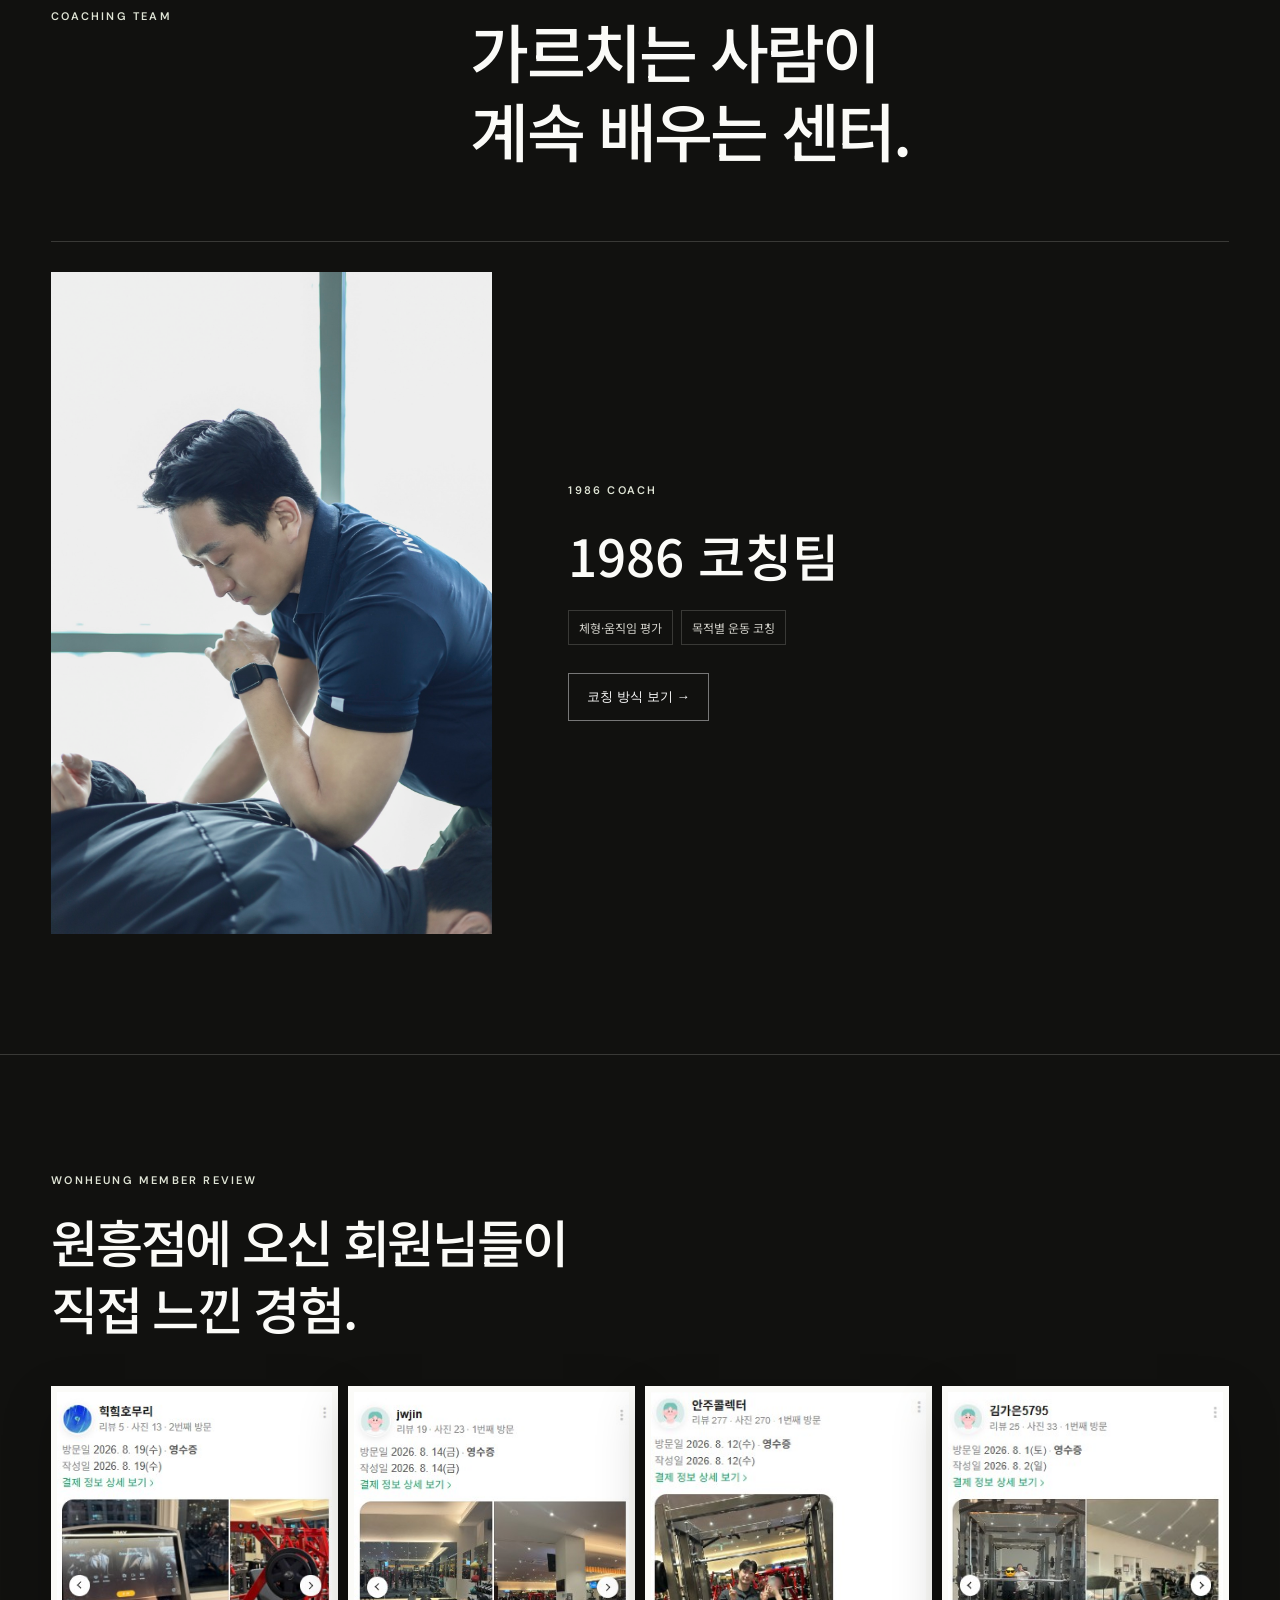
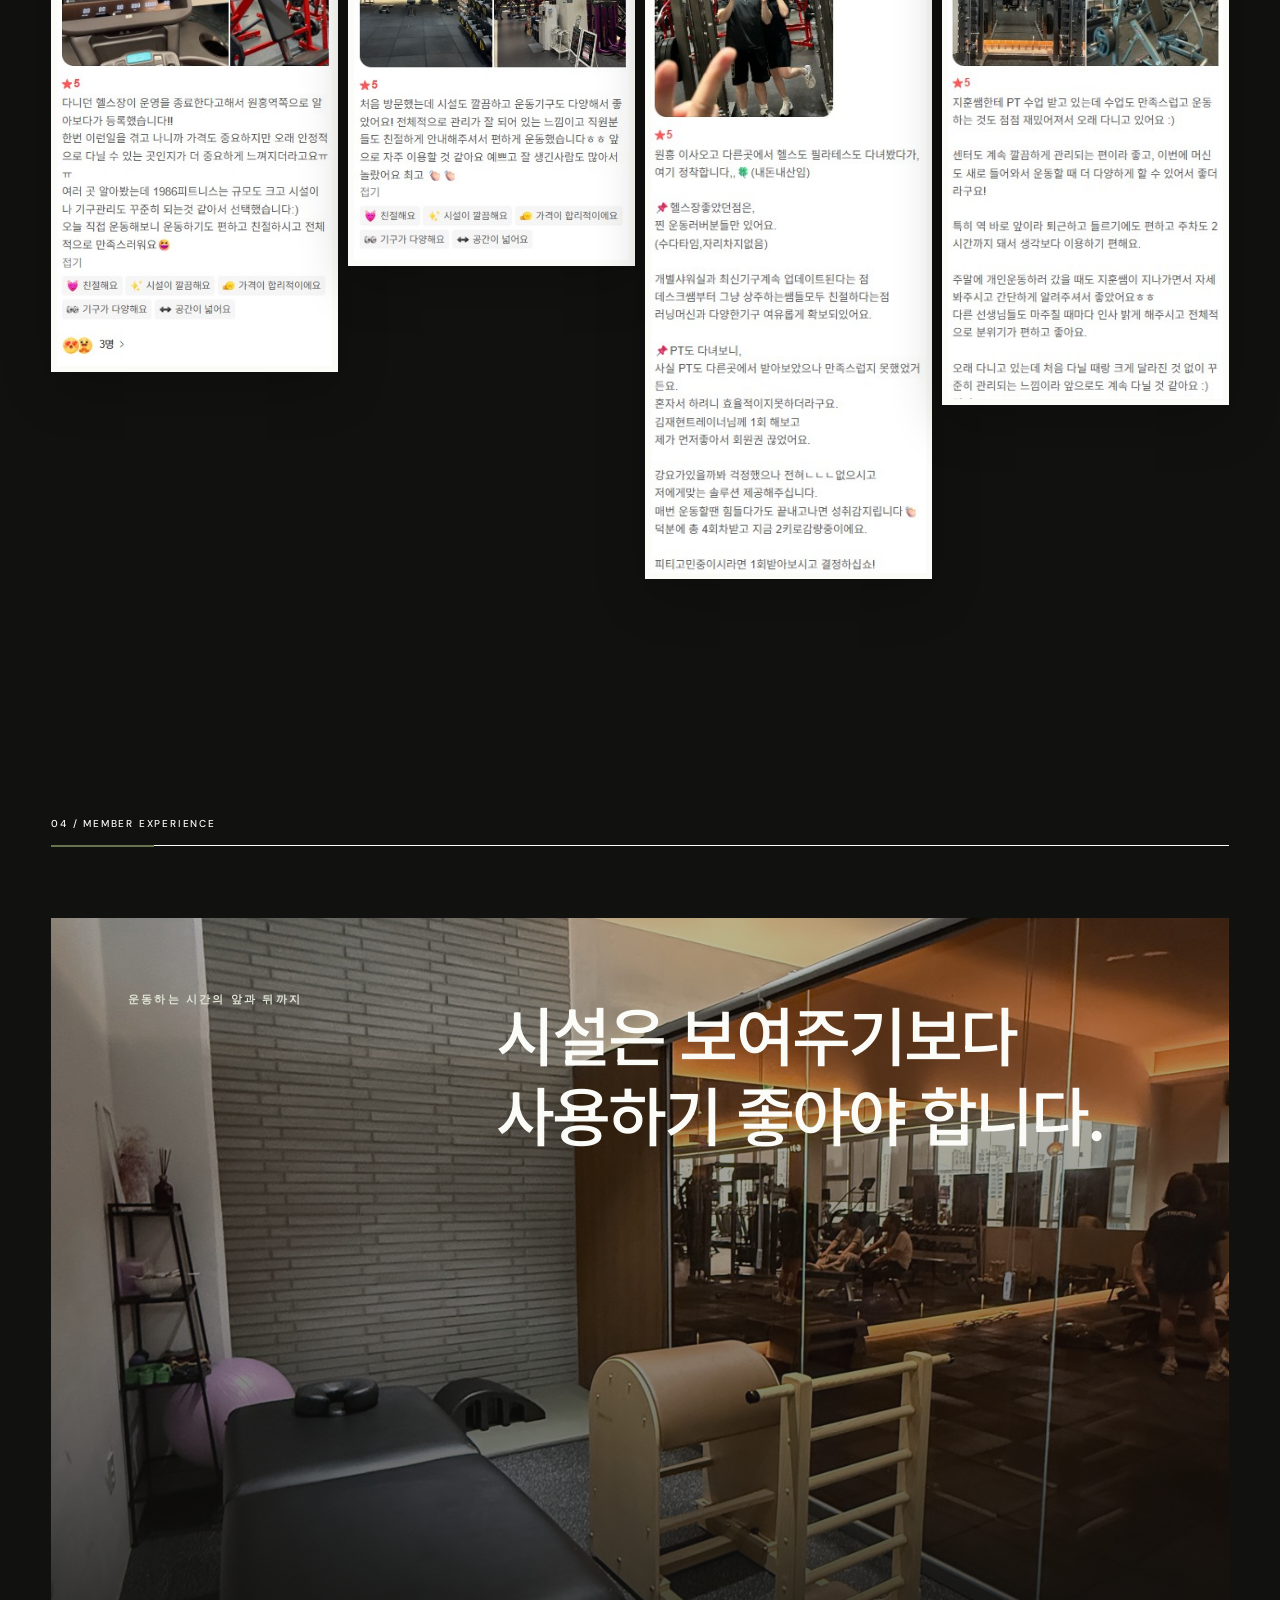
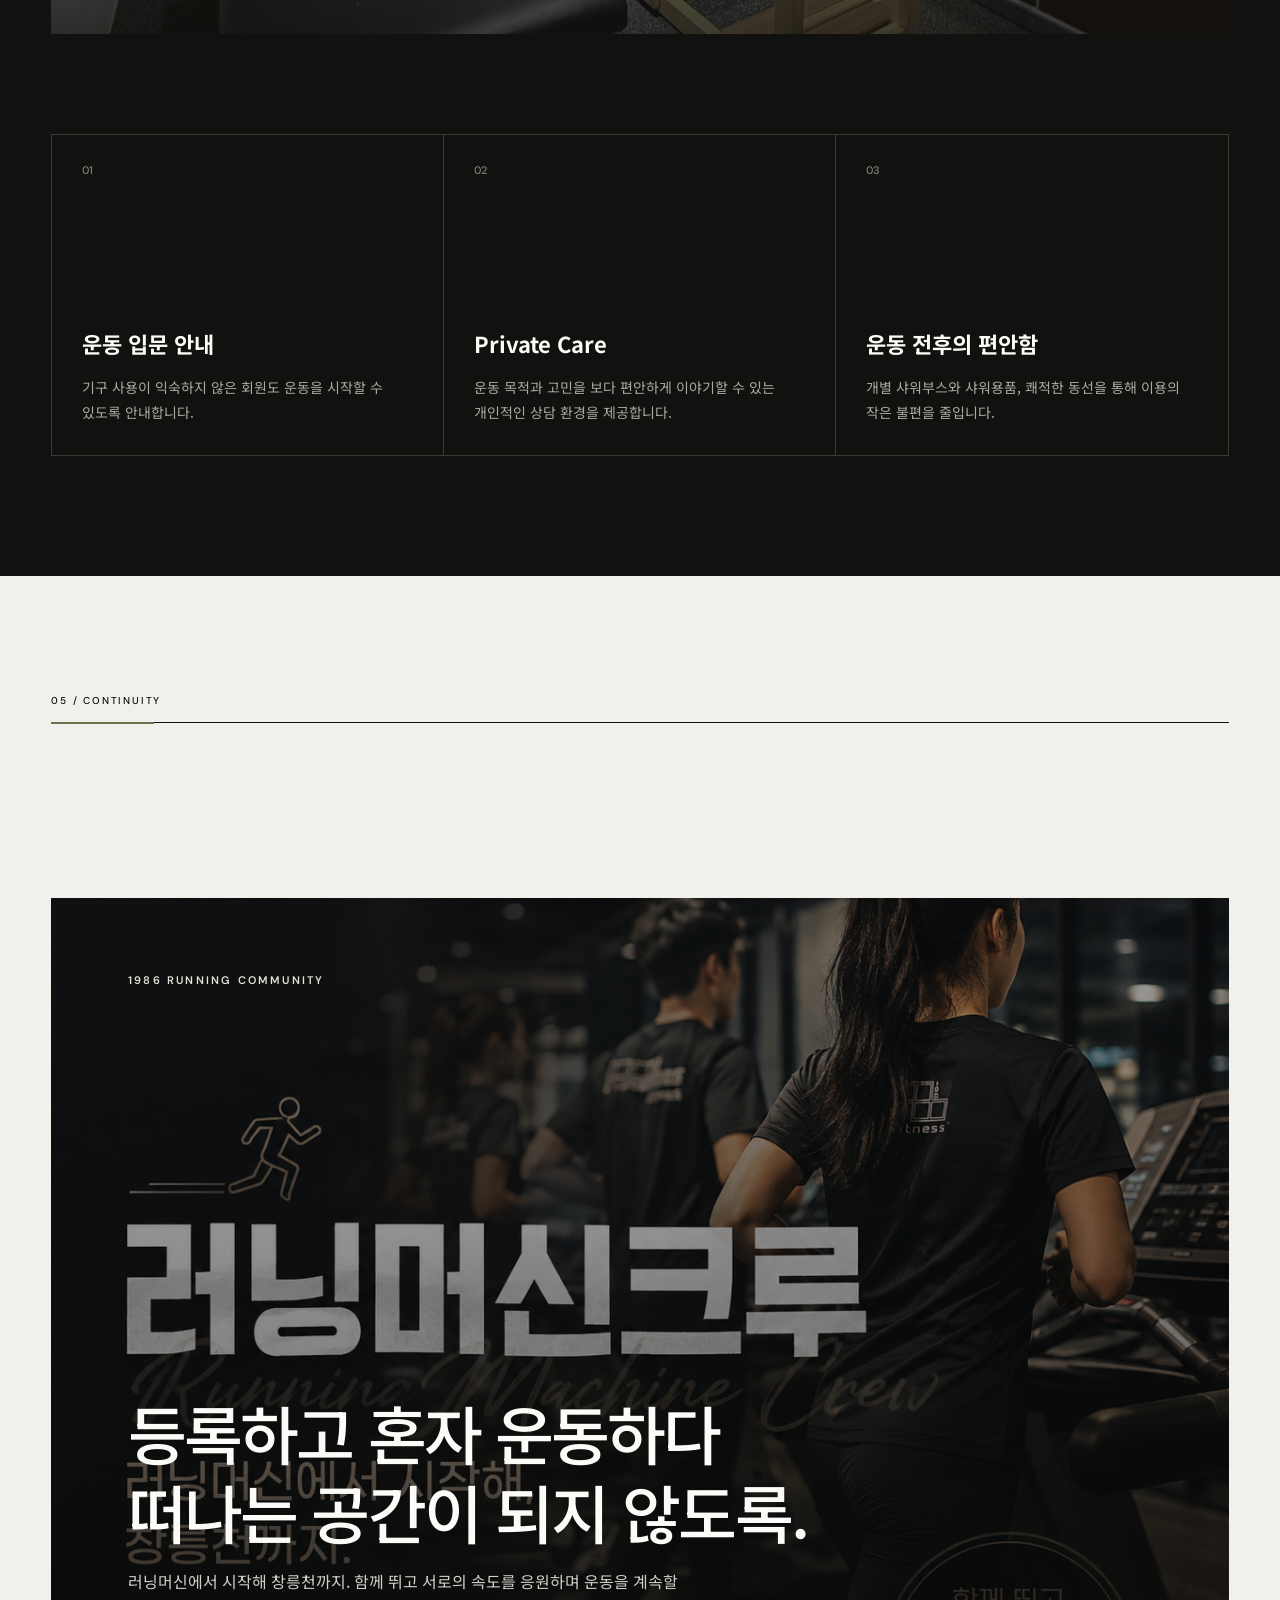
==== commit cb2c623b: "Refine hero logo visibility and headline hierarchy" ====
--- a/index.html
+++ b/index.html
@@ -25,7 +25,7 @@
   <meta name="twitter:image" content="https://1986fitnessk.github.io/assets/social/1986-wonheung-share.jpg">
   <meta name="theme-color" content="#11110f">
   <title>원흥역 헬스장·PT | 1986피트니스 원흥점</title>
-  <link rel="stylesheet" href="styles.css?v=26">
+  <link rel="stylesheet" href="styles.css?v=27">
   <script type="application/ld+json">{"@context":"https://schema.org","@type":"HealthClub","name":"1986피트니스 원흥점","url":"https://1986fitnessk.github.io/","image":"https://1986fitnessk.github.io/assets/social/1986-wonheung-share.jpg","sameAs":["https://map.naver.com/p/entry/place/1924563634"]}</script>
   <script src="data/site-config.js?v=1" defer></script><script src="data/trainers.js?v=2" defer></script><script src="data/gallery.js?v=1" defer></script><script src="script.js?v=15" defer></script>
 </head>
@@ -51,8 +51,8 @@
     <section class="hero" id="top" aria-labelledby="hero-title">
       <p class="eyebrow hero-eyebrow">1986 FITNESS · WONHEUNG</p>
       <h1 id="hero-title">
-        <span>시설부터 수업까지,</span>
-        <span>운동을 <em>제대로</em> 할 수 있는 환경.</span>
+        <span class="hero-title-kicker">원흥역 최다 리뷰 헬스장</span>
+        <span class="hero-title-brand">1986피트니스</span>
       </h1>
       <div class="hero-bottom">
         <p>원흥역 도보권에서<br>꾸준히 운동하기 좋은 공간.</p>
--- a/styles.css
+++ b/styles.css
@@ -376,6 +376,11 @@
 .space-filters button.is-active { color:var(--ink); background:var(--accent-soft); border-color:var(--accent-soft); }
 .member-reviews.section { max-width:none; margin-top:0; padding-top:120px; padding-bottom:120px; }
 .member-reviews.section > * { max-width:calc(var(--max) - (var(--pad) * 2)); margin-left:auto; margin-right:auto; }
+.hero { background-position:center center; }
+.hero::after { background:linear-gradient(90deg,rgba(5,5,5,.78) 0%,rgba(5,5,5,.3) 34%,rgba(5,5,5,.04) 64%),linear-gradient(0deg,rgba(5,5,5,.62),transparent 38%); }
+.hero > h1 { position:absolute; left:var(--pad); bottom:172px; width:min(520px,calc(100% - (var(--pad) * 2))); margin:0; }
+.hero h1 .hero-title-kicker { margin-bottom:12px; color:#e4e3dc; font-size:clamp(20px,2vw,28px); font-weight:500; line-height:1.35; letter-spacing:-.025em; }
+.hero h1 .hero-title-brand { font-size:clamp(50px,5.4vw,78px); font-weight:600; line-height:1.02; letter-spacing:-.065em; }
 
 @media (max-width:760px) {
   .hero { padding:90px 20px 30px; background-position:center; }
@@ -394,4 +399,9 @@
   .coach-dialog { padding:28px 22px; }
   .member-reviews.section { padding-top:82px; padding-bottom:82px; }
   .space-filters { margin-left:-20px; margin-right:-20px; padding:0 20px 4px; }
+  .hero { background-color:#090909; background-size:auto 48%; background-position:center 76px; background-repeat:no-repeat; }
+  .hero::after { background:linear-gradient(180deg,rgba(5,5,5,.02) 76px,rgba(5,5,5,.08) 39%,#090909 57%,#090909 100%); }
+  .hero > h1 { position:relative; left:auto; bottom:auto; width:100%; margin:auto 0 24px; }
+  .hero h1 .hero-title-kicker { margin-bottom:9px; font-size:18px; line-height:1.35; letter-spacing:-.02em; }
+  .hero h1 .hero-title-brand { font-size:clamp(39px,11vw,48px); line-height:1.04; letter-spacing:-.06em; }
 }
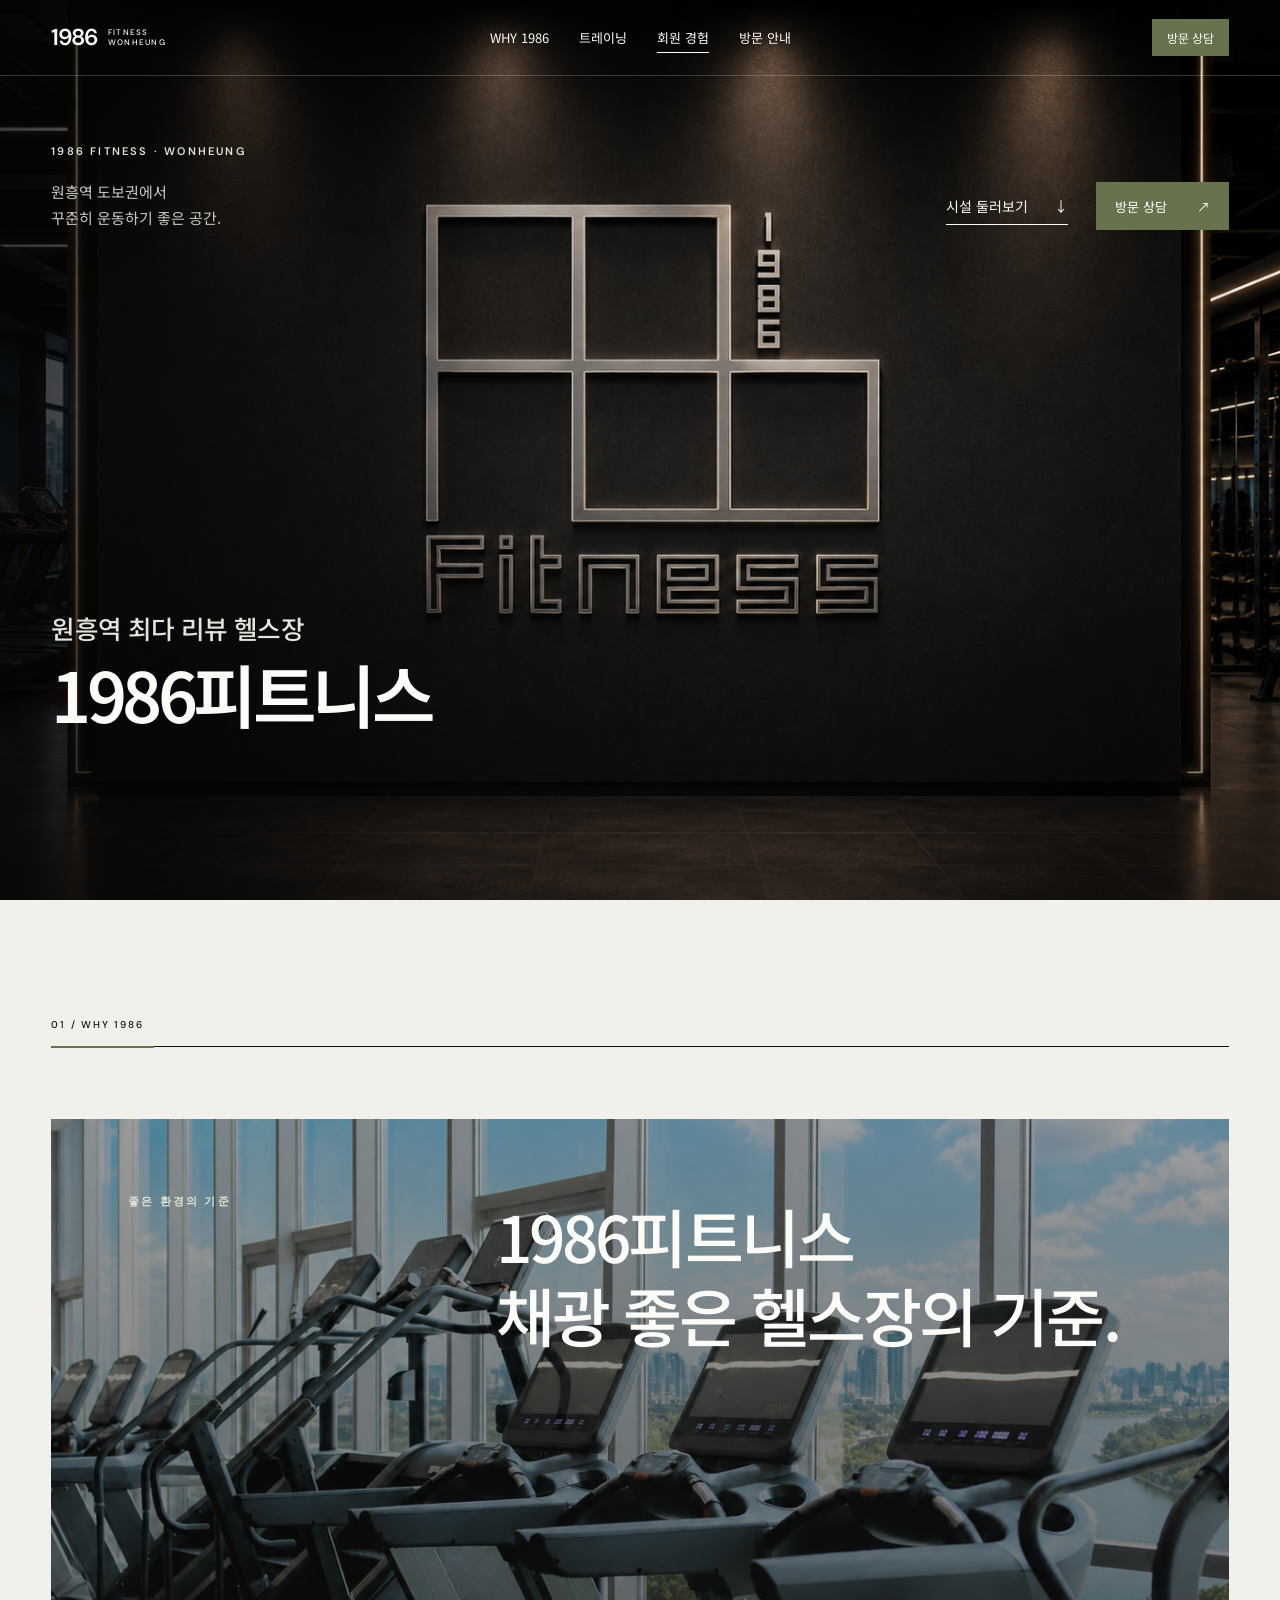
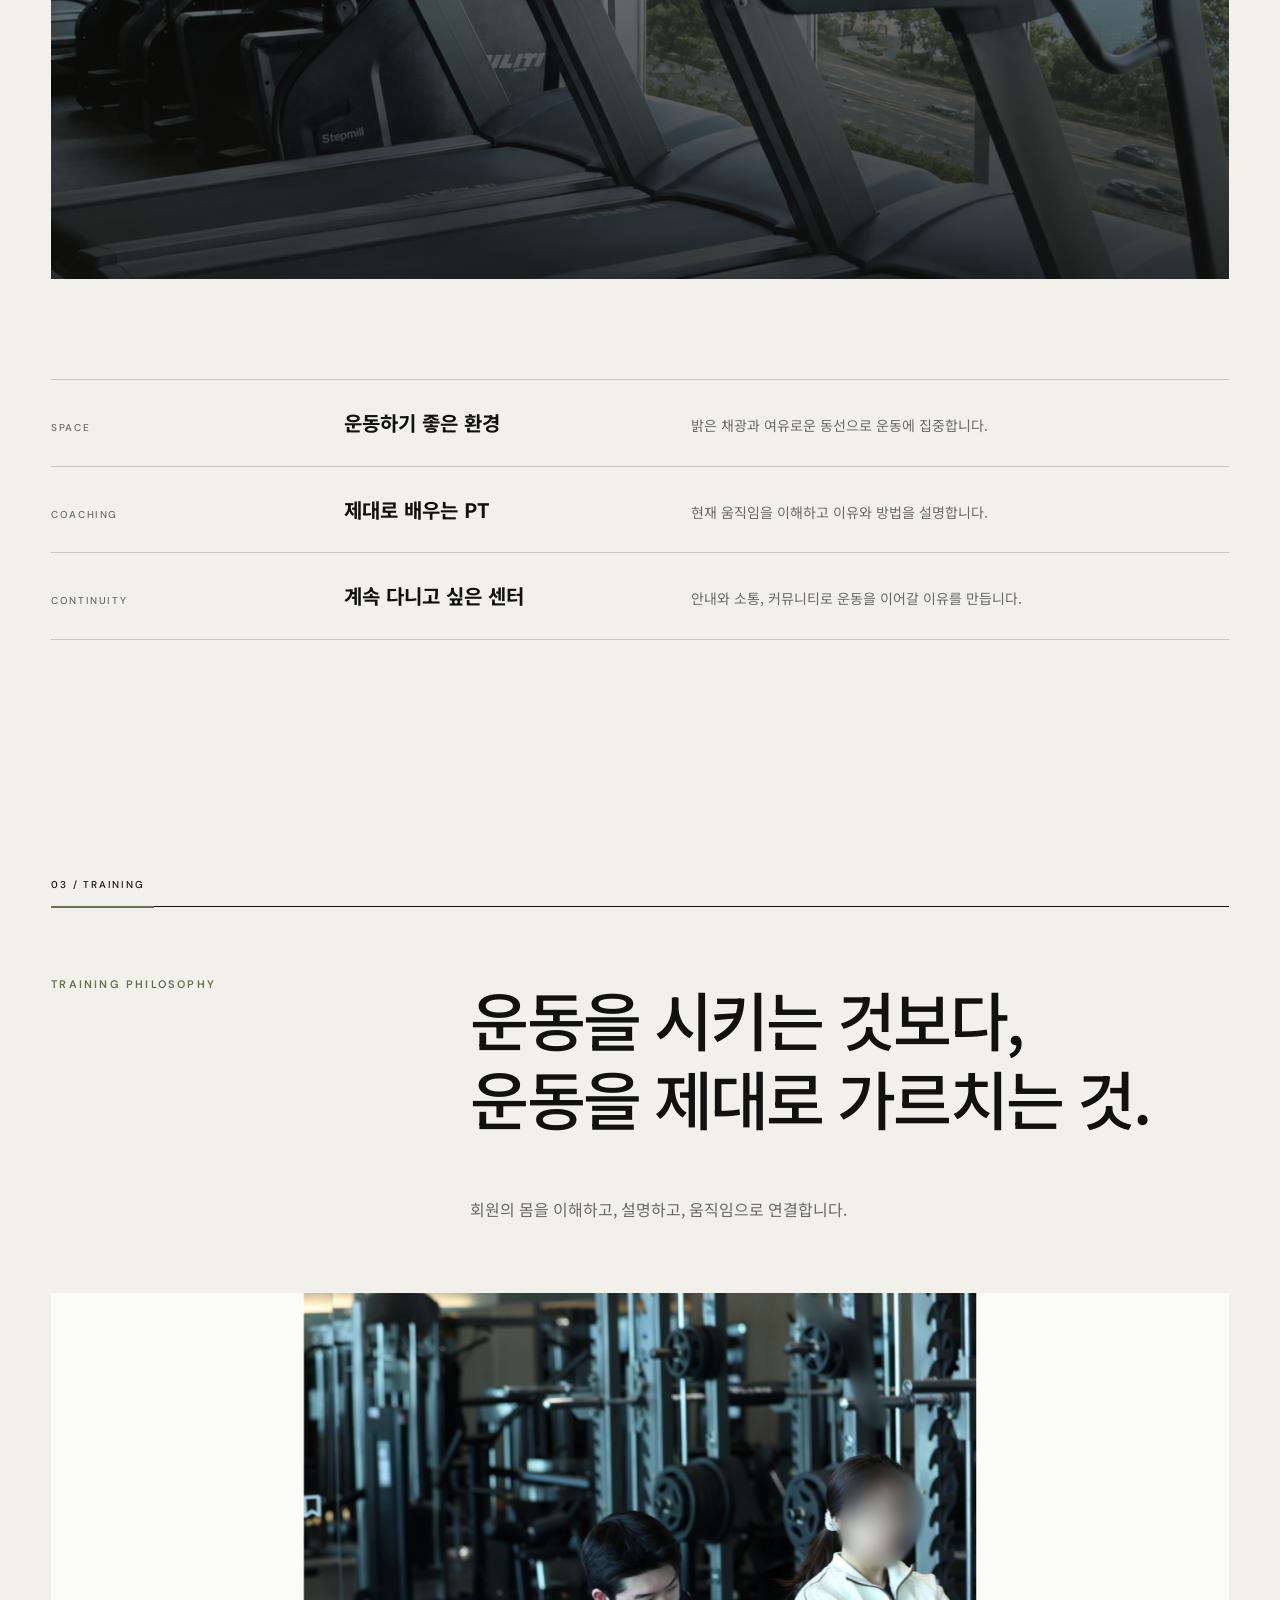
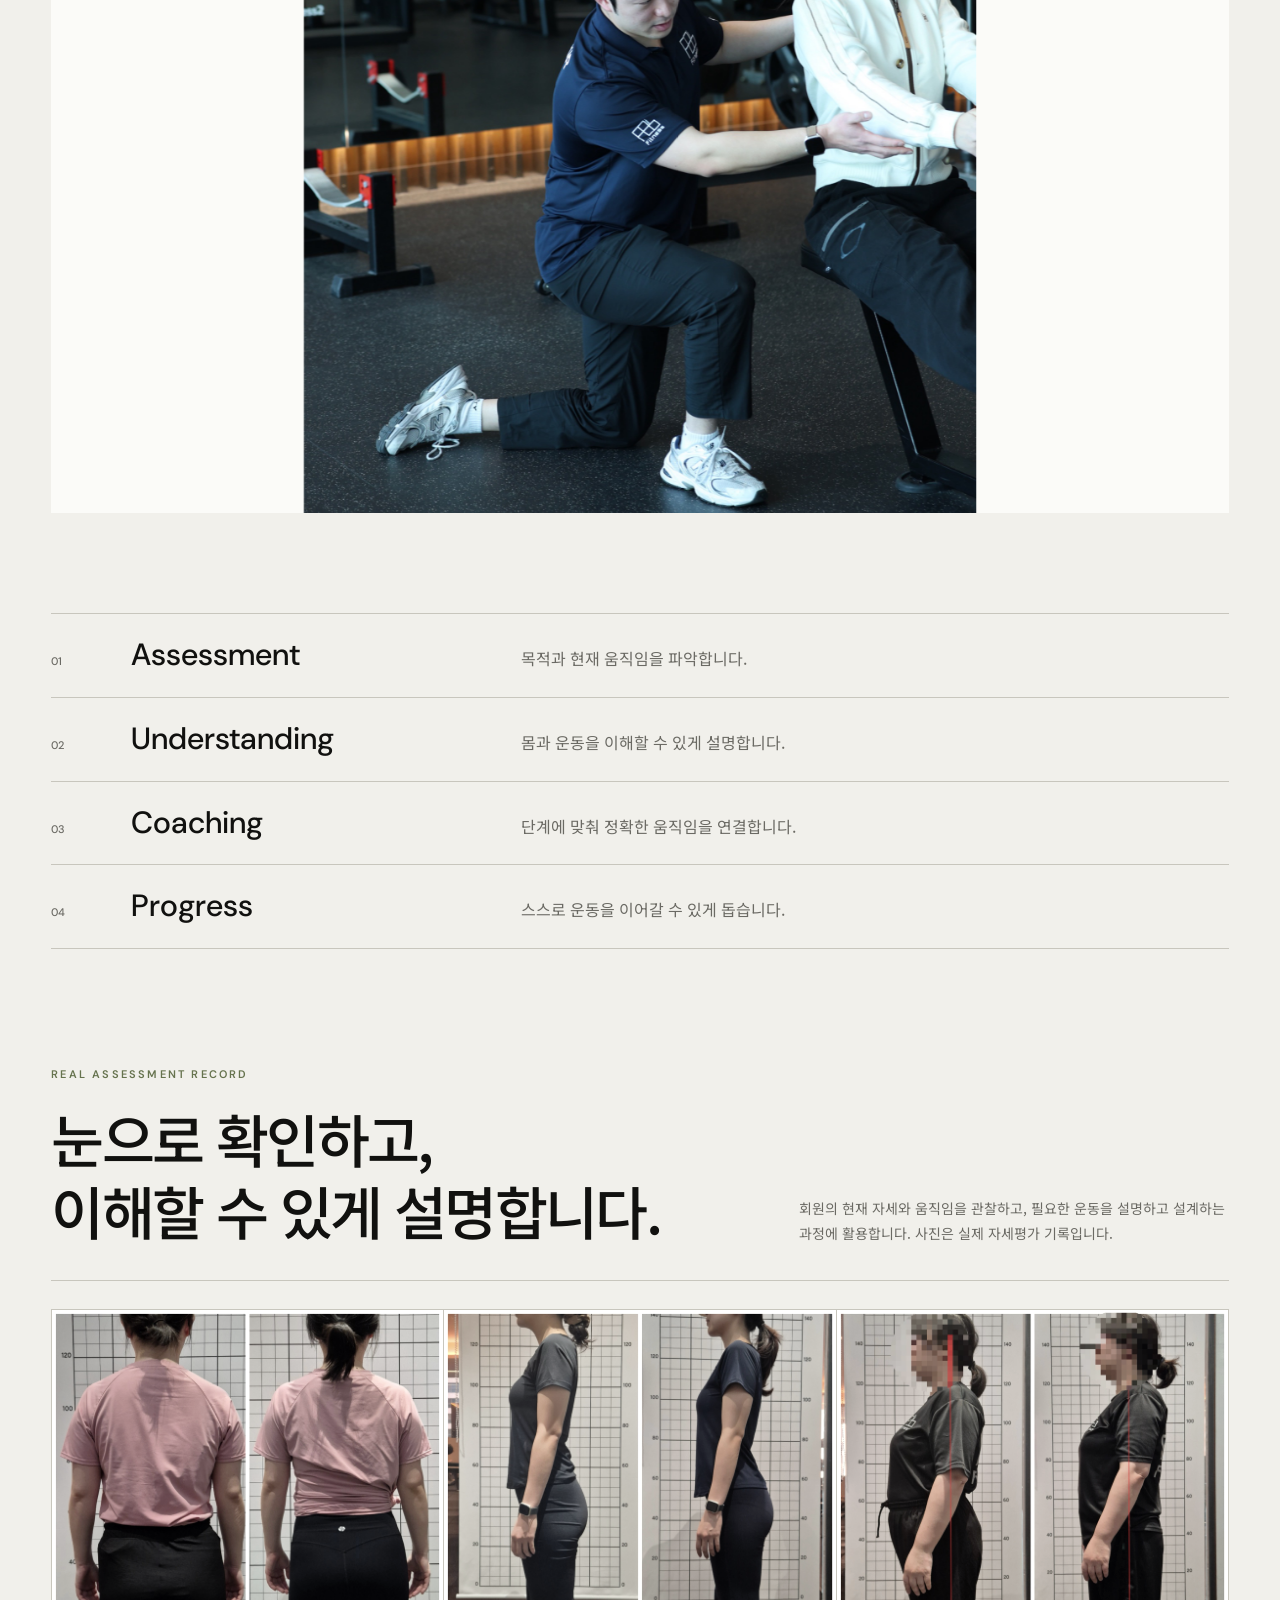
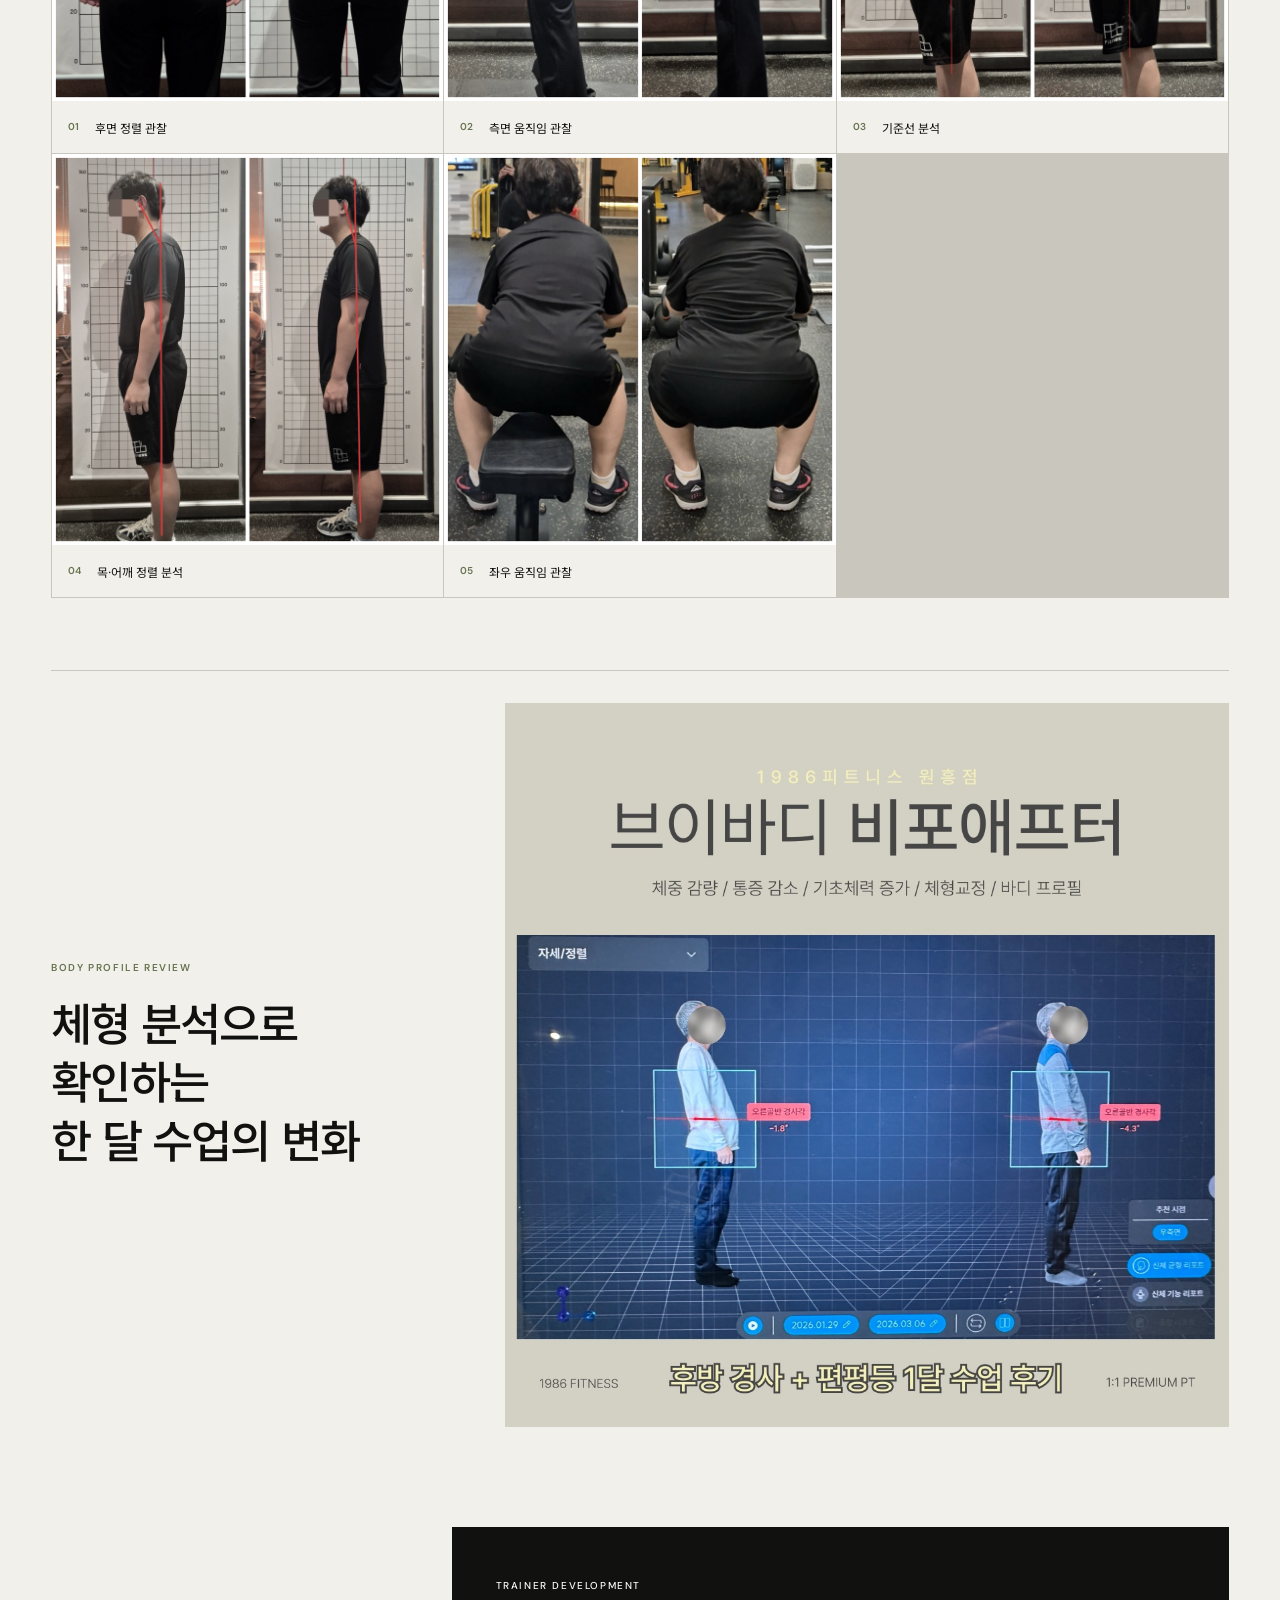
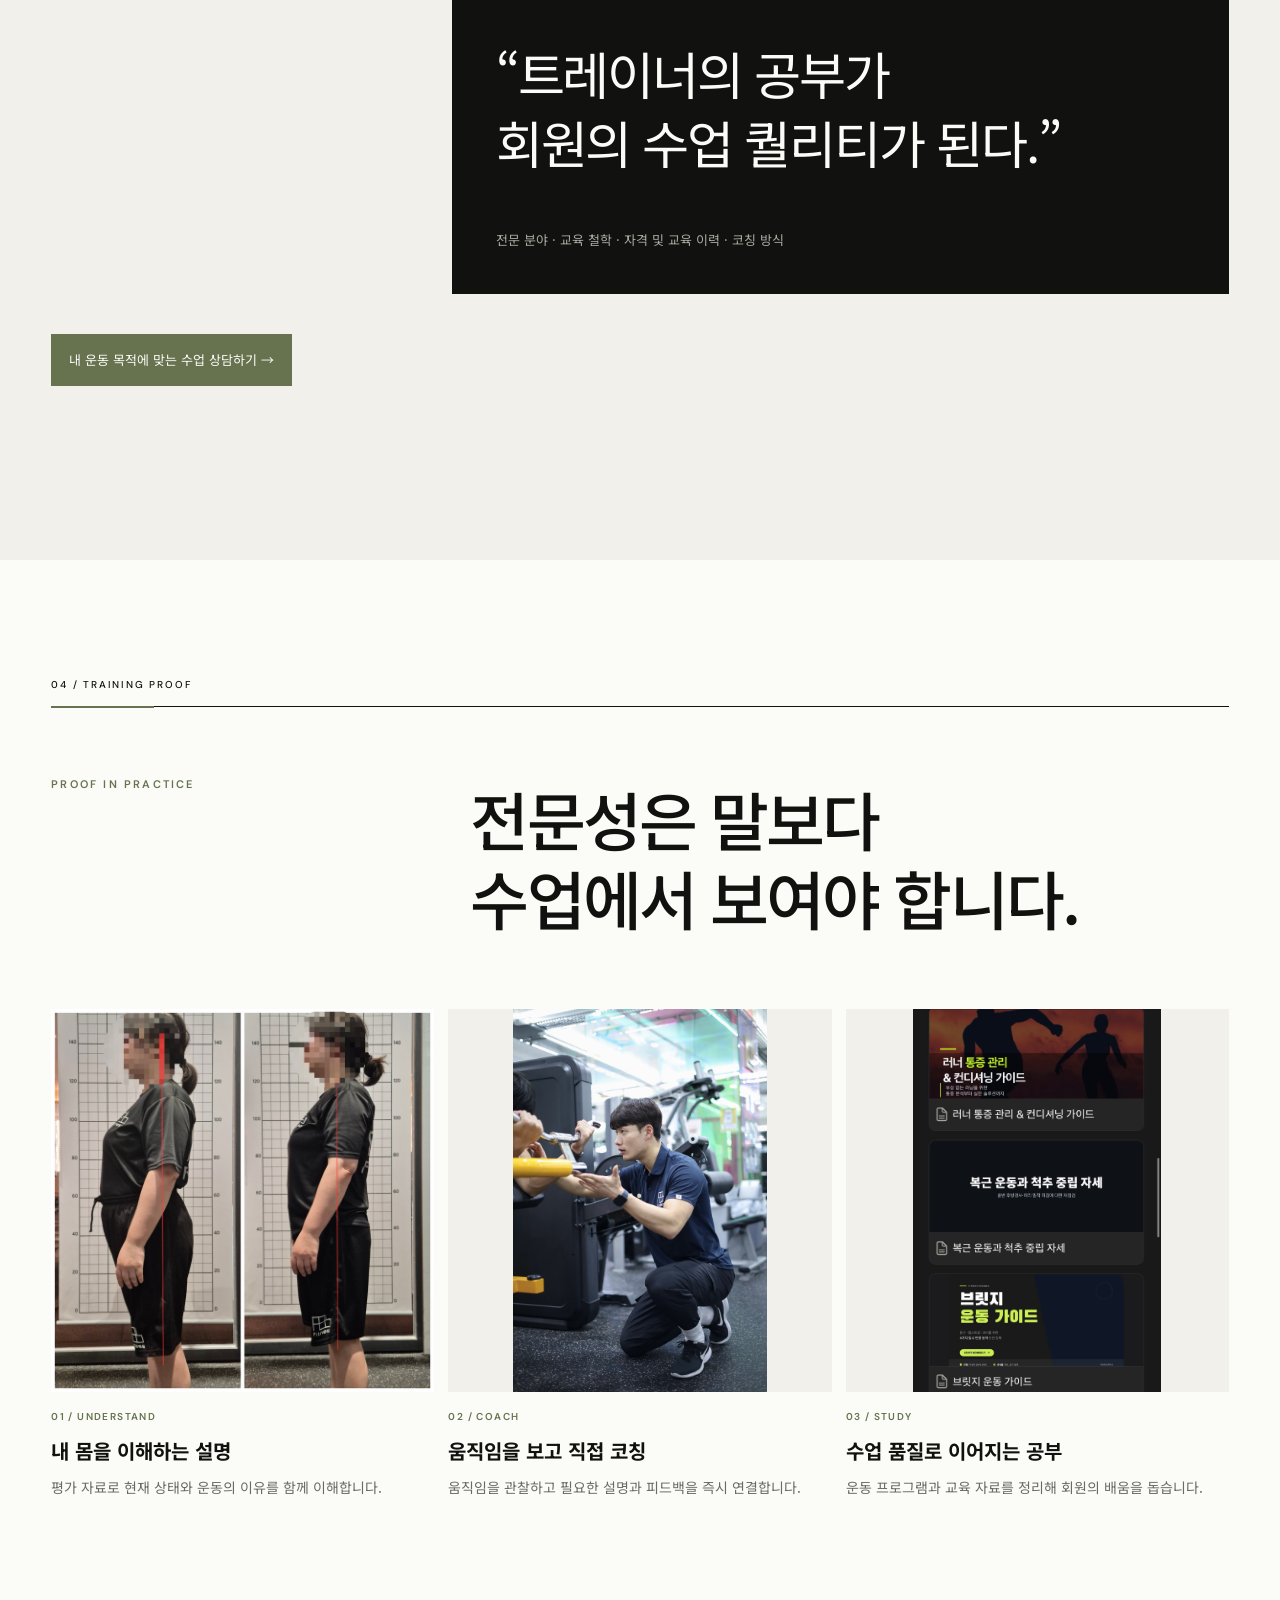
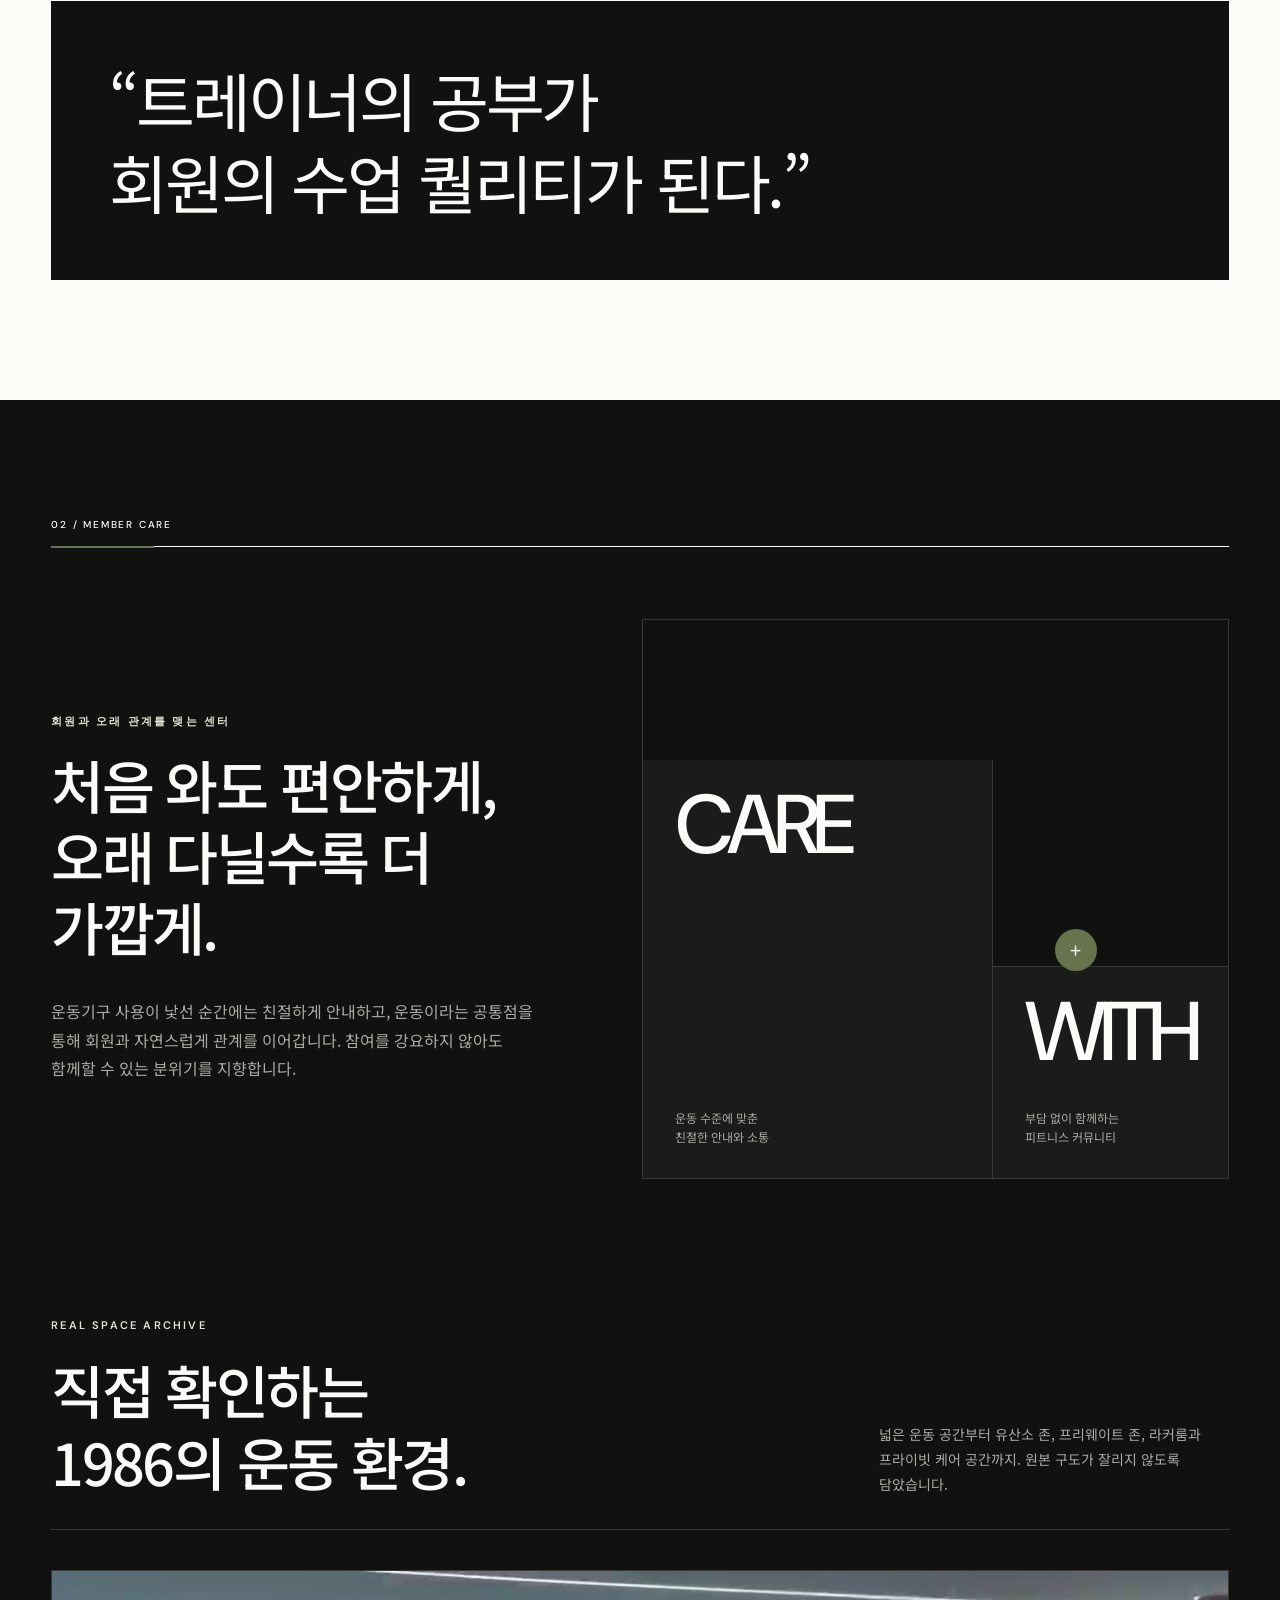
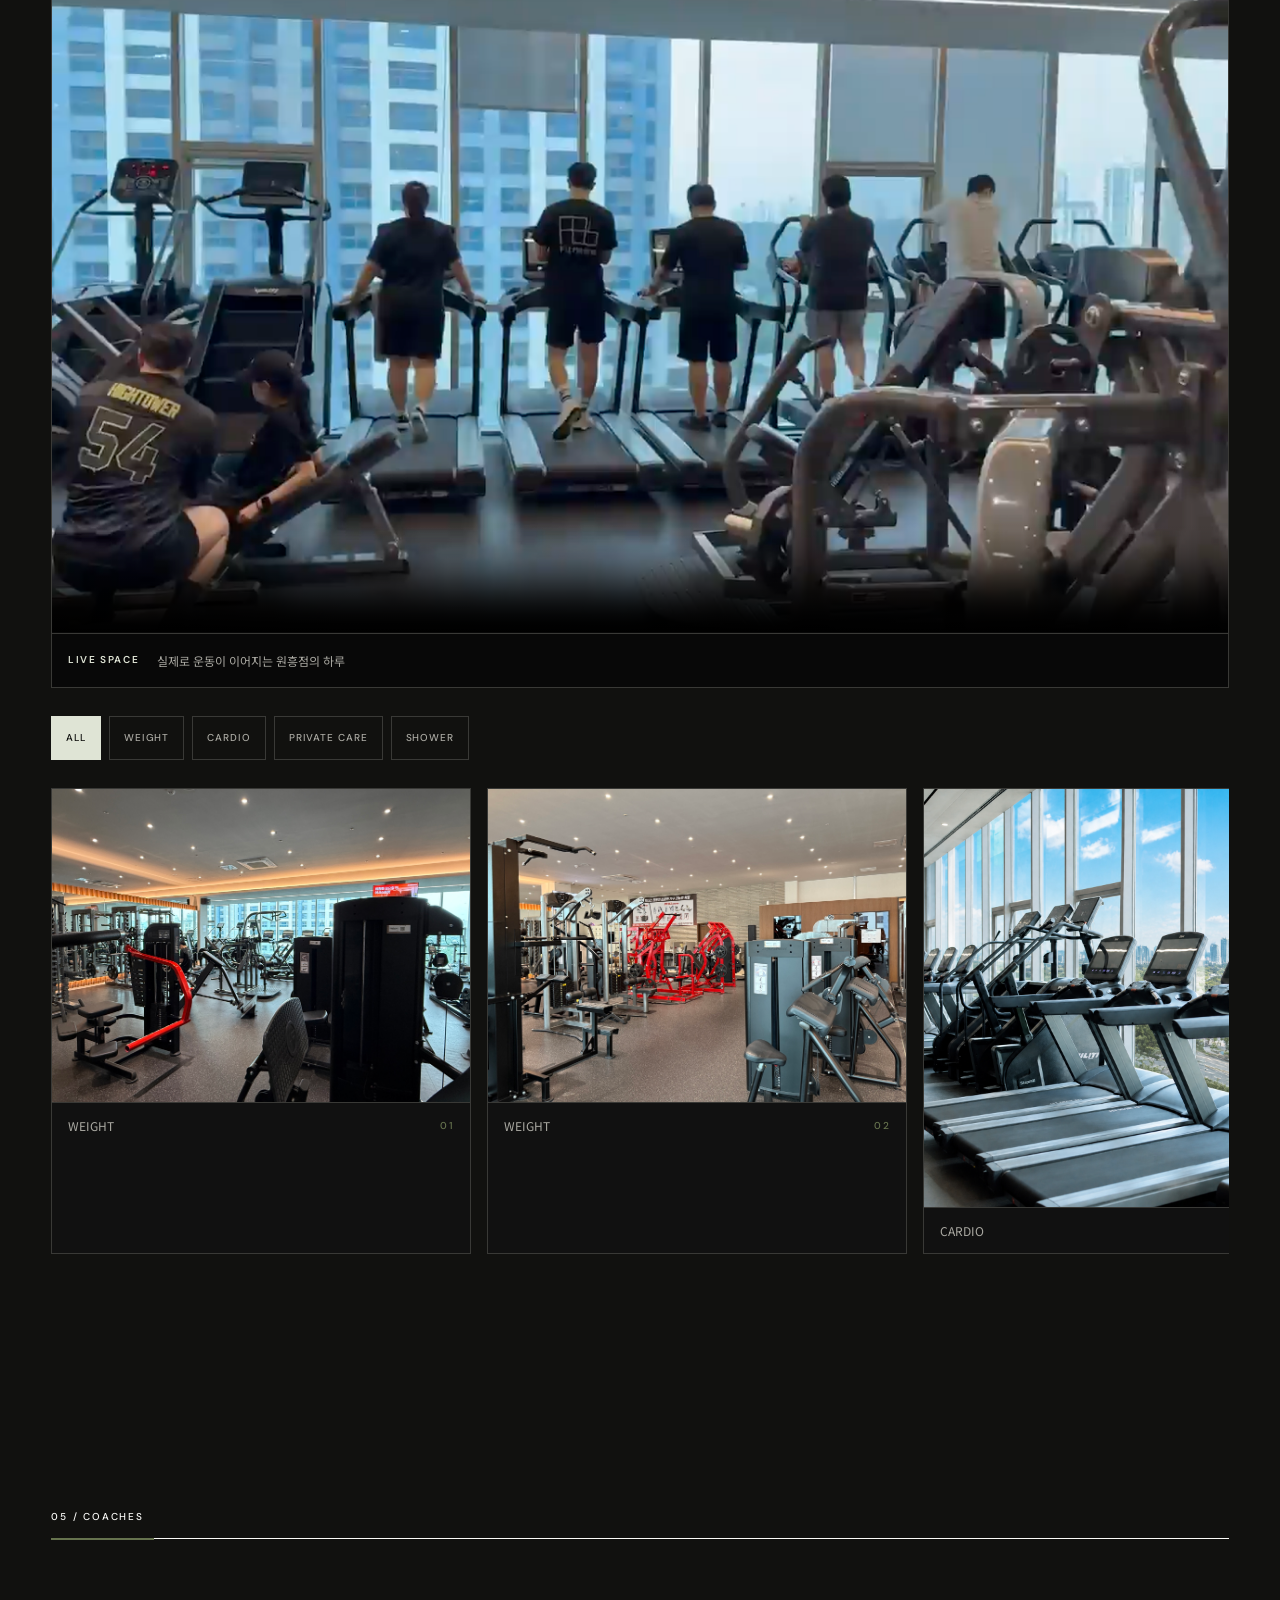
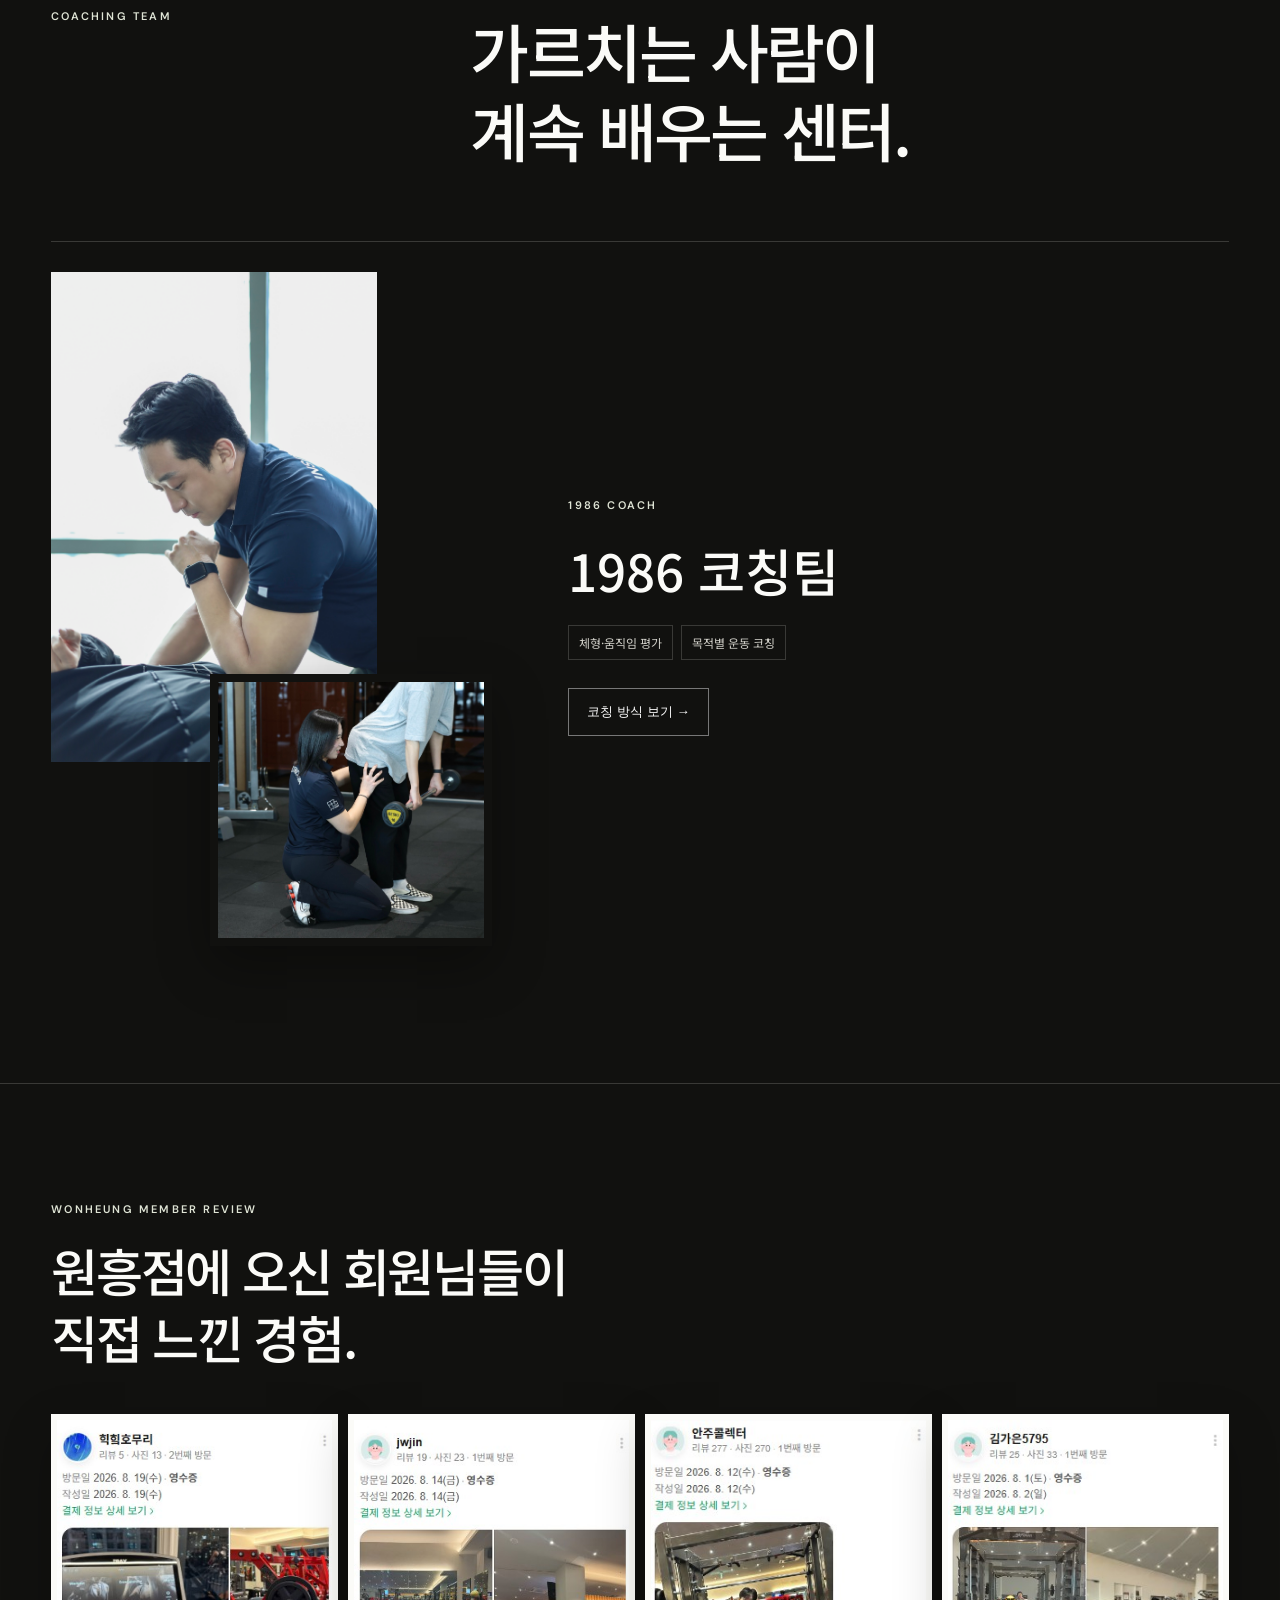
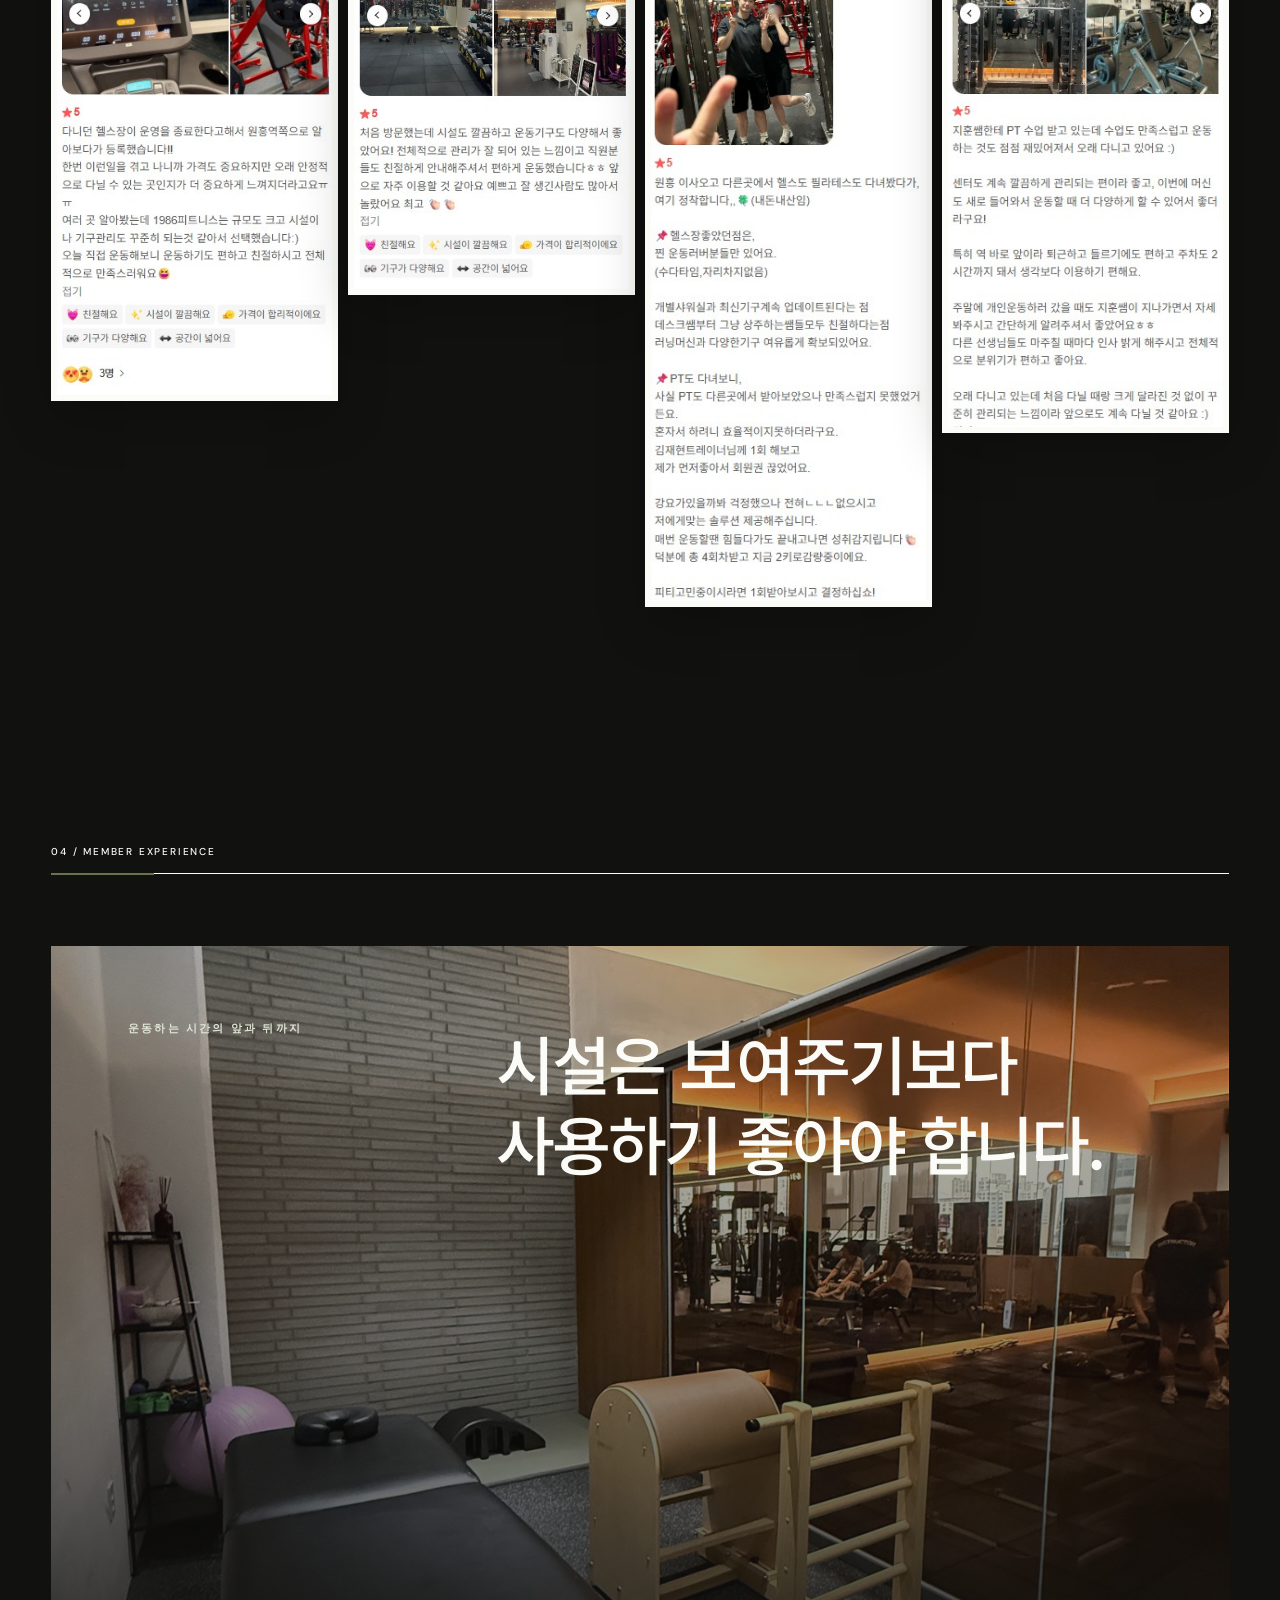
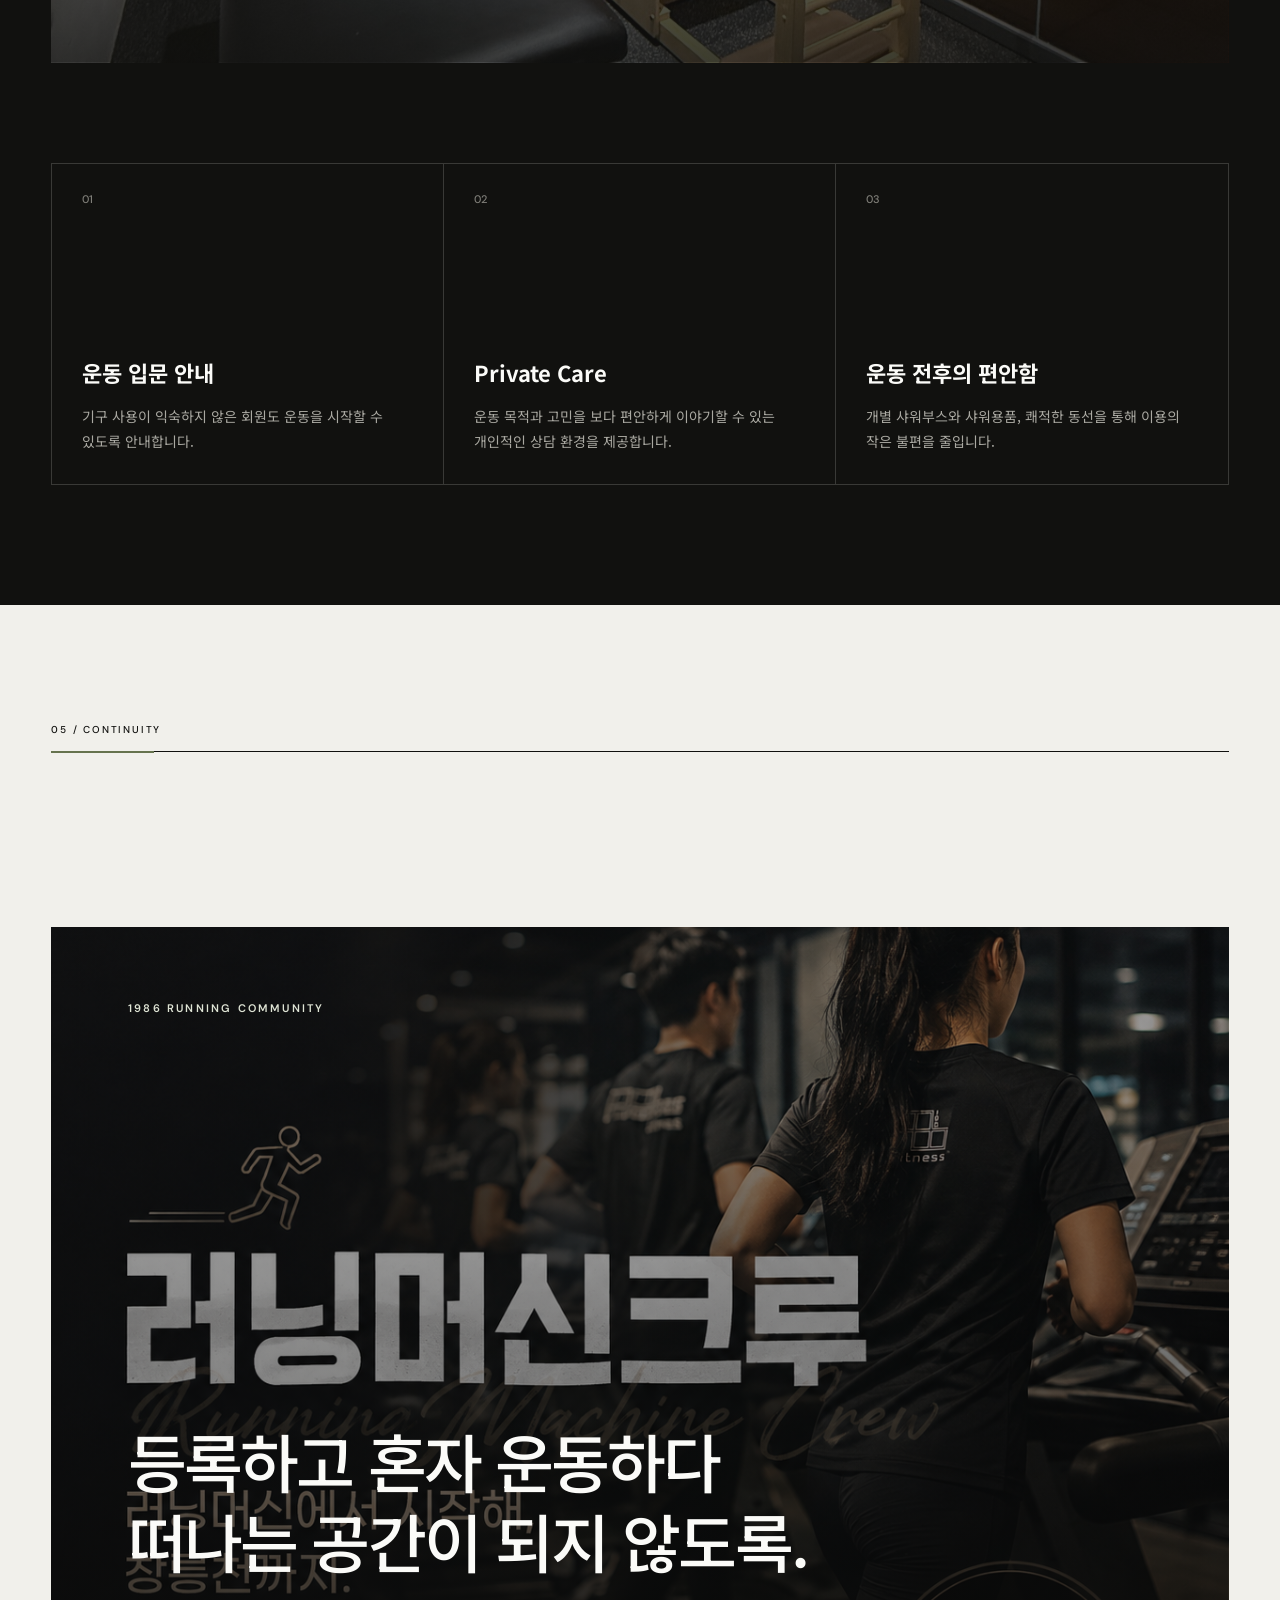
==== commit 6604ac14: "Show two coaching moments in team section" ====
--- a/index.html
+++ b/index.html
@@ -25,9 +25,9 @@
   <meta name="twitter:image" content="https://1986fitnessk.github.io/assets/social/1986-wonheung-share.jpg">
   <meta name="theme-color" content="#11110f">
   <title>원흥역 헬스장·PT | 1986피트니스 원흥점</title>
-  <link rel="stylesheet" href="styles.css?v=27">
+  <link rel="stylesheet" href="styles.css?v=28">
   <script type="application/ld+json">{"@context":"https://schema.org","@type":"HealthClub","name":"1986피트니스 원흥점","url":"https://1986fitnessk.github.io/","image":"https://1986fitnessk.github.io/assets/social/1986-wonheung-share.jpg","sameAs":["https://map.naver.com/p/entry/place/1924563634"]}</script>
-  <script src="data/site-config.js?v=1" defer></script><script src="data/trainers.js?v=2" defer></script><script src="data/gallery.js?v=1" defer></script><script src="script.js?v=15" defer></script>
+  <script src="data/site-config.js?v=1" defer></script><script src="data/trainers.js?v=3" defer></script><script src="data/gallery.js?v=1" defer></script><script src="script.js?v=16" defer></script>
 </head>
 <body>
   <a class="skip-link" href="#main">본문으로 바로가기</a>
--- a/styles.css
+++ b/styles.css
@@ -354,7 +354,9 @@
 .proof-quote { margin:100px 0 0; padding:58px; color:var(--white); background:var(--ink); font-size:clamp(34px,5vw,68px); line-height:1.28; letter-spacing:-.05em; }
 .coach-list { margin-top:72px; }
 .coach-card { display:grid; grid-template-columns:minmax(280px,.8fr) 1.2fr; gap:6vw; align-items:center; border-top:1px solid var(--dark-line); padding-top:30px; }
-.coach-card img { width:100%; height:auto; object-fit:contain; background:#090909; }
+.coach-media { display:flex; flex-direction:column; align-items:flex-start; padding-bottom:4%; }
+.coach-media img { display:block; width:74%; height:auto; object-fit:contain; background:#090909; }
+.coach-media img+img { width:64%; margin:-20% 0 0 auto; border:8px solid var(--ink); box-shadow:0 20px 50px rgba(0,0,0,.32); }
 .coach-card h3 { margin:0 0 18px; font-size:clamp(30px,4vw,54px); font-weight:500; }
 .coach-tags { display:flex; flex-wrap:wrap; gap:8px; margin-bottom:28px; }
 .coach-tags span { padding:8px 10px; border:1px solid var(--dark-line); color:#d0cfc8; font-size:12px; }
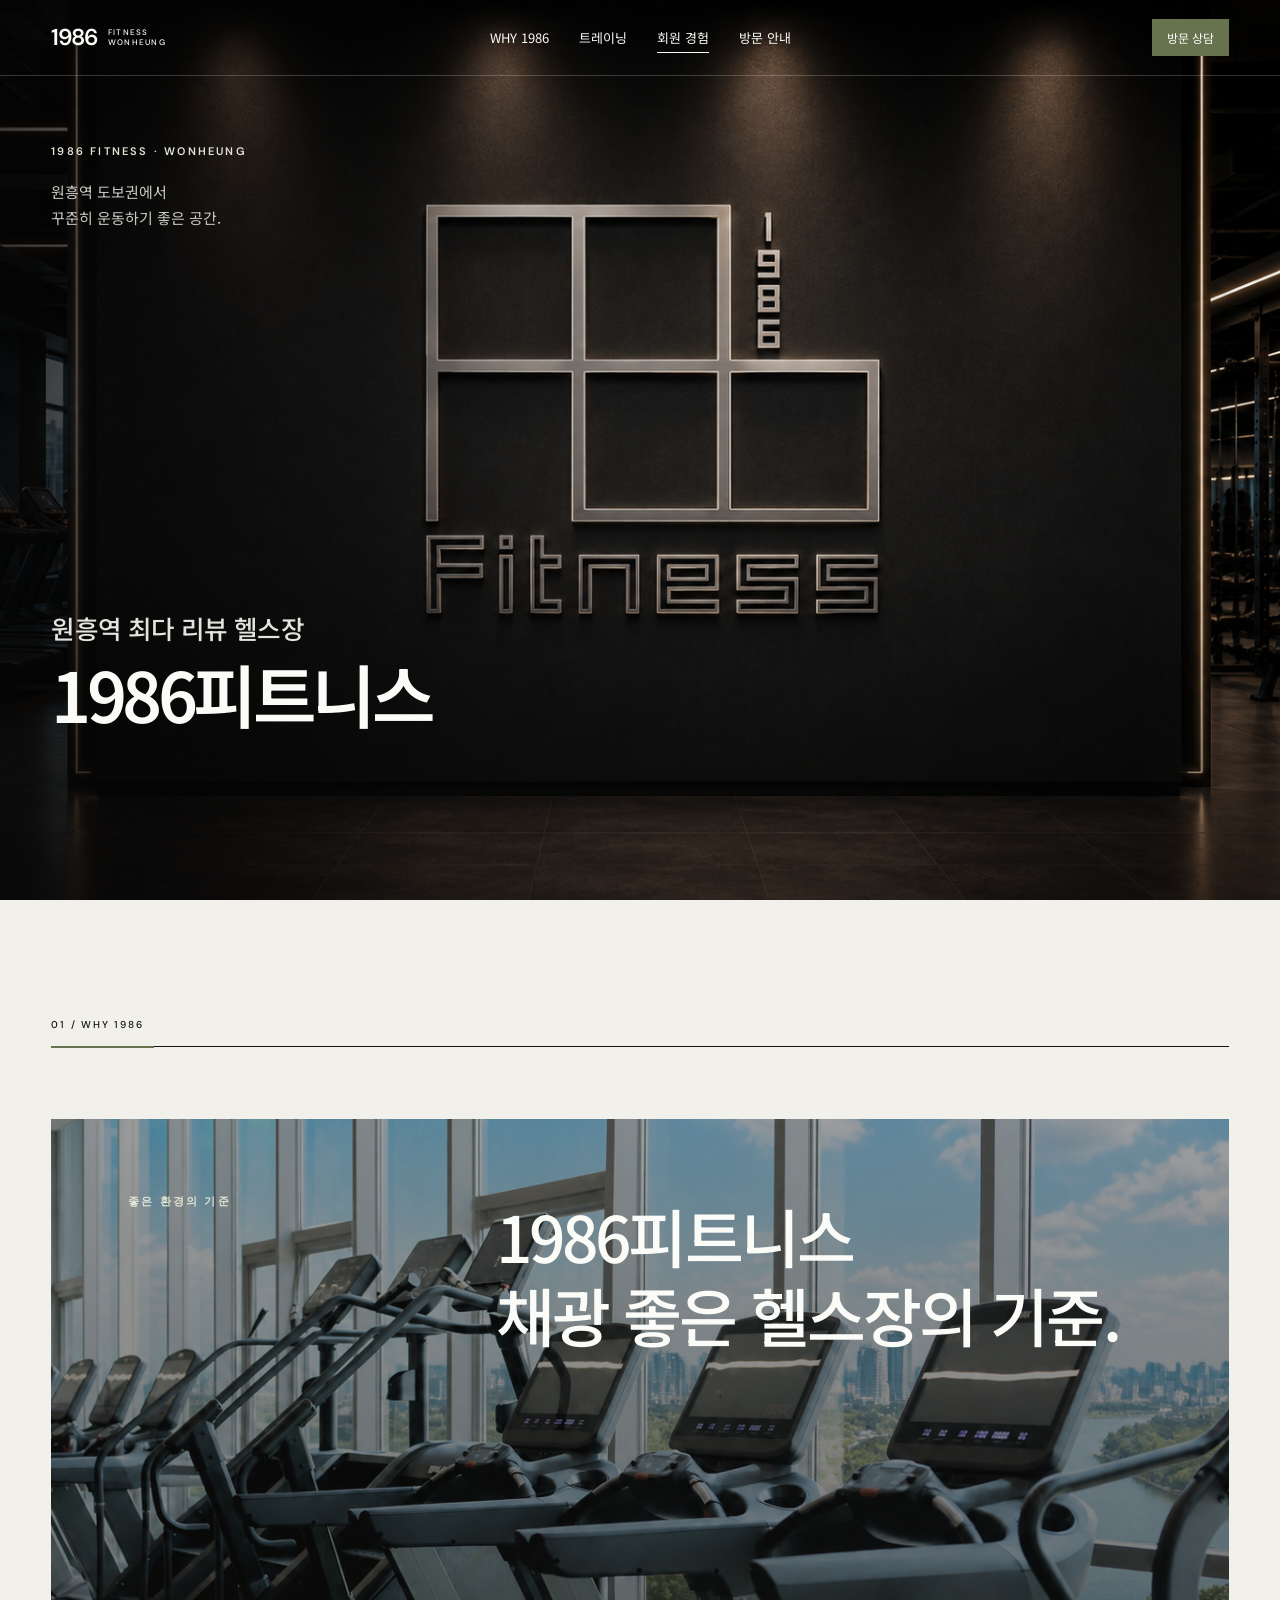
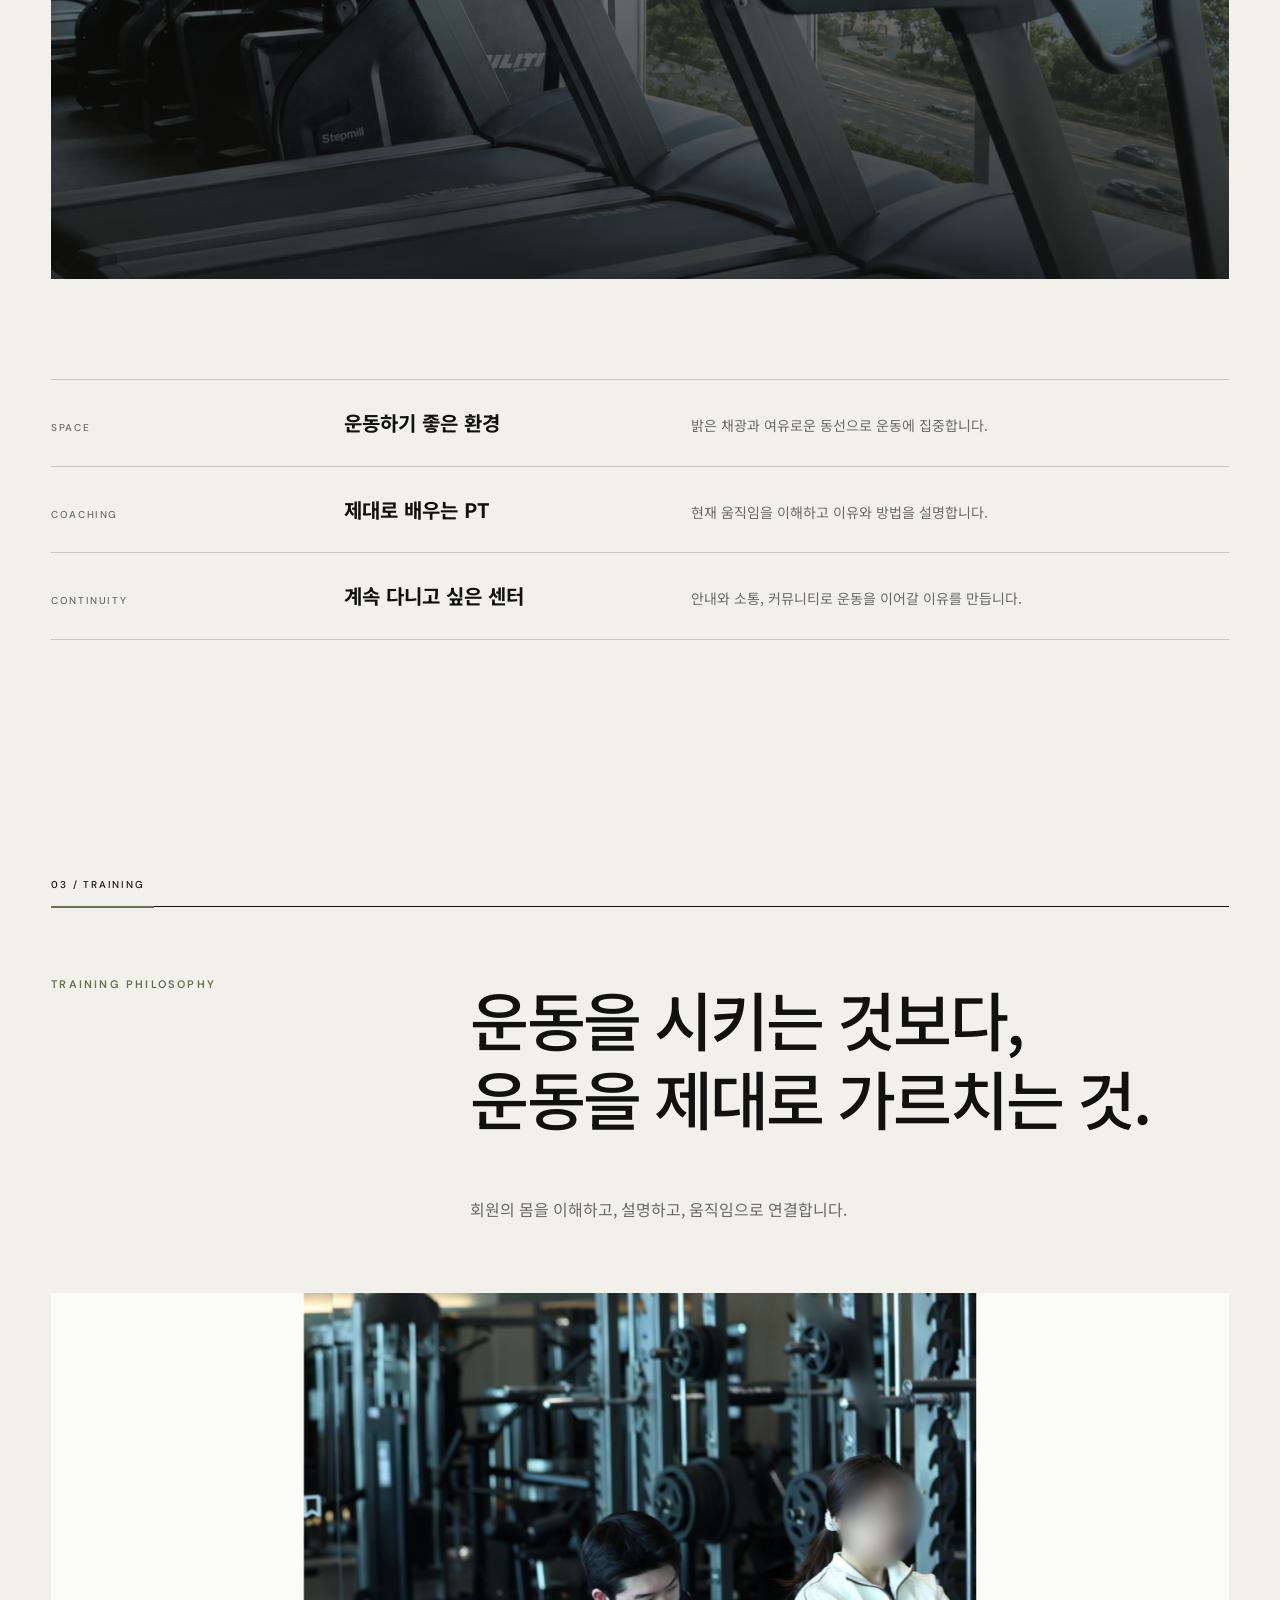
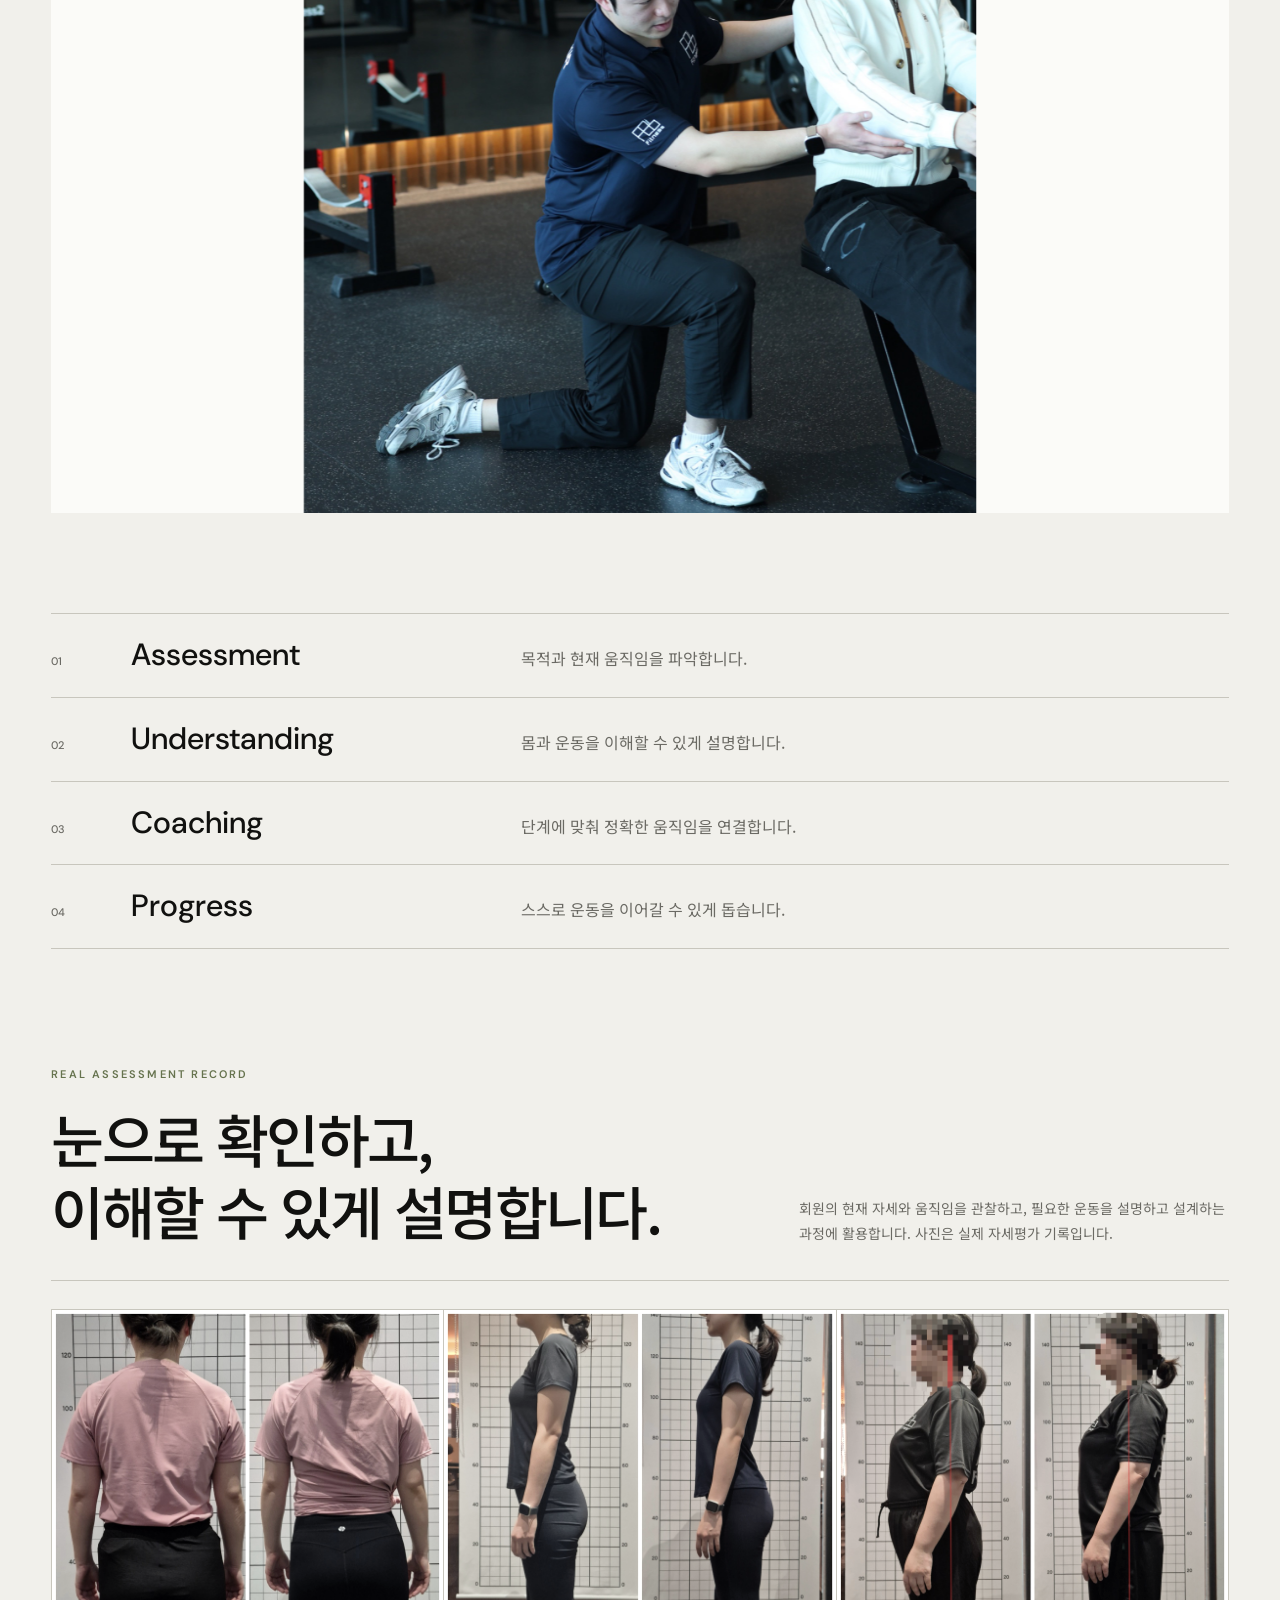
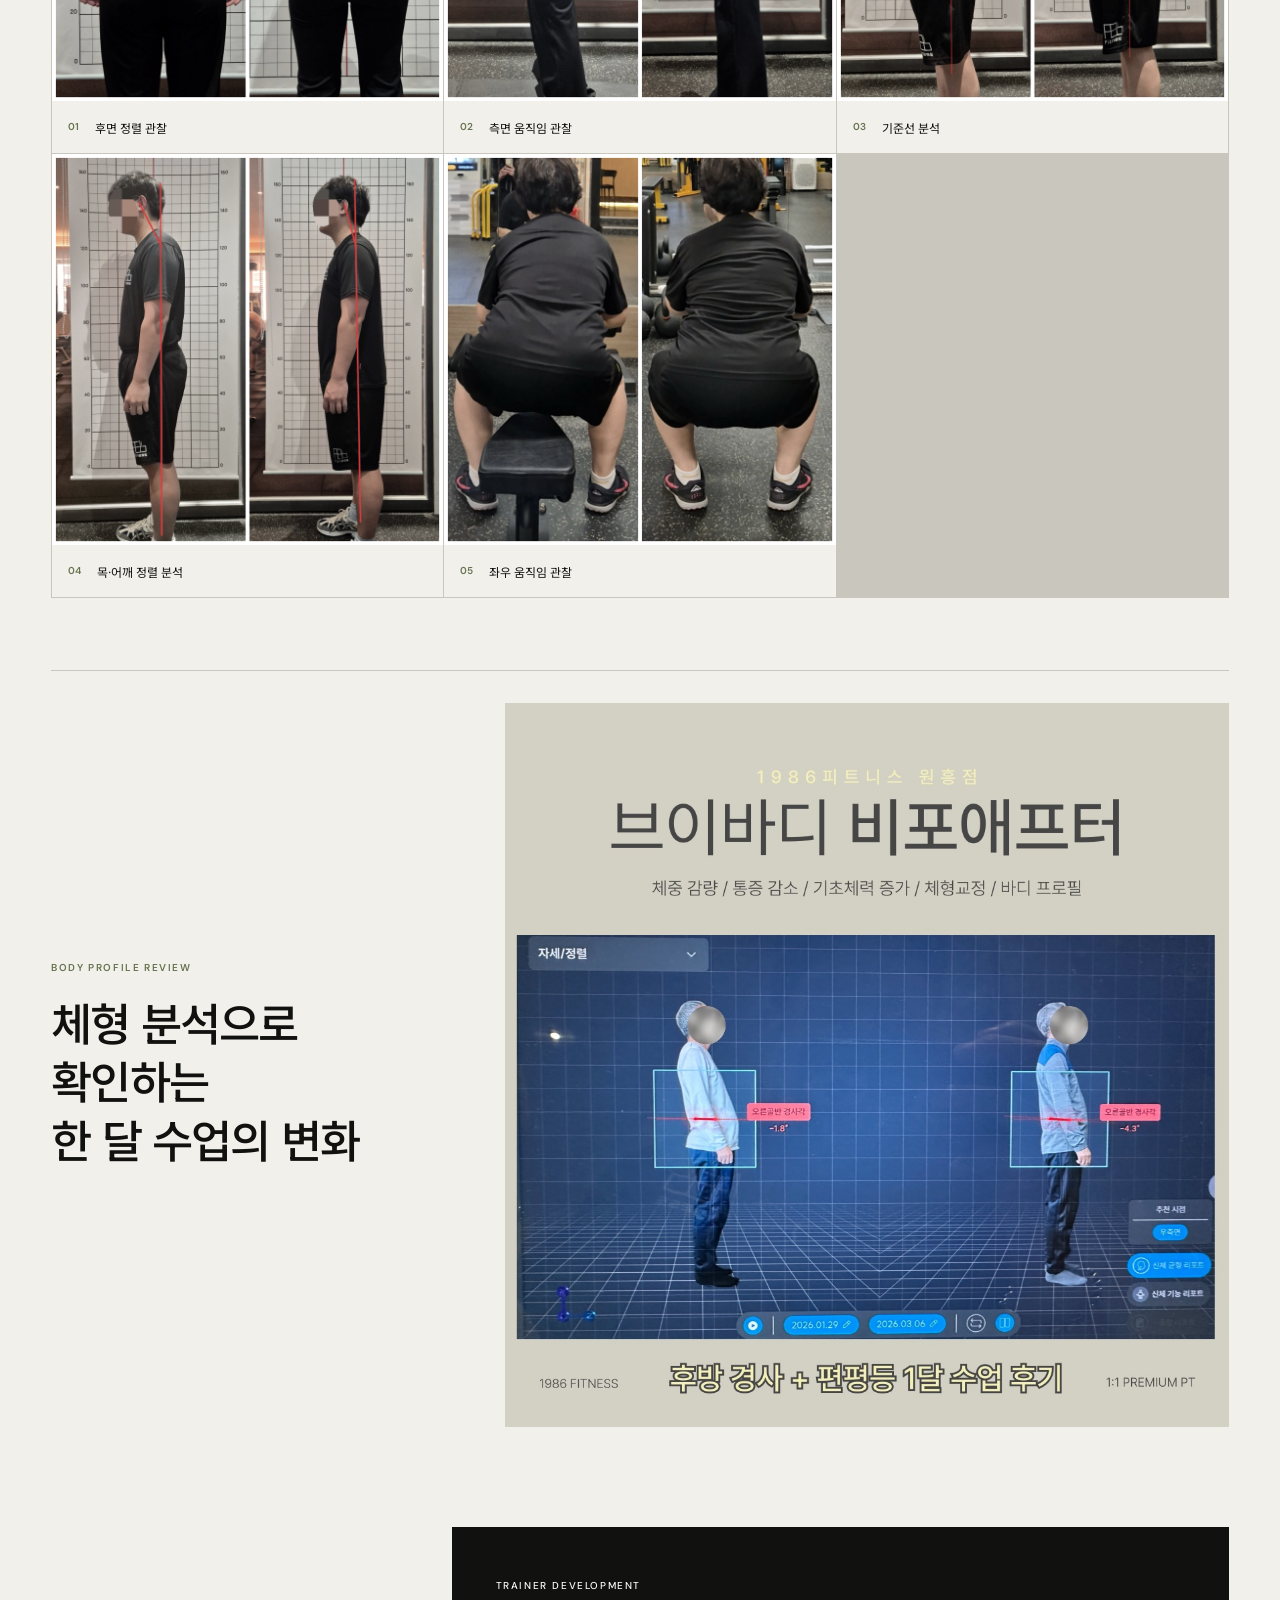
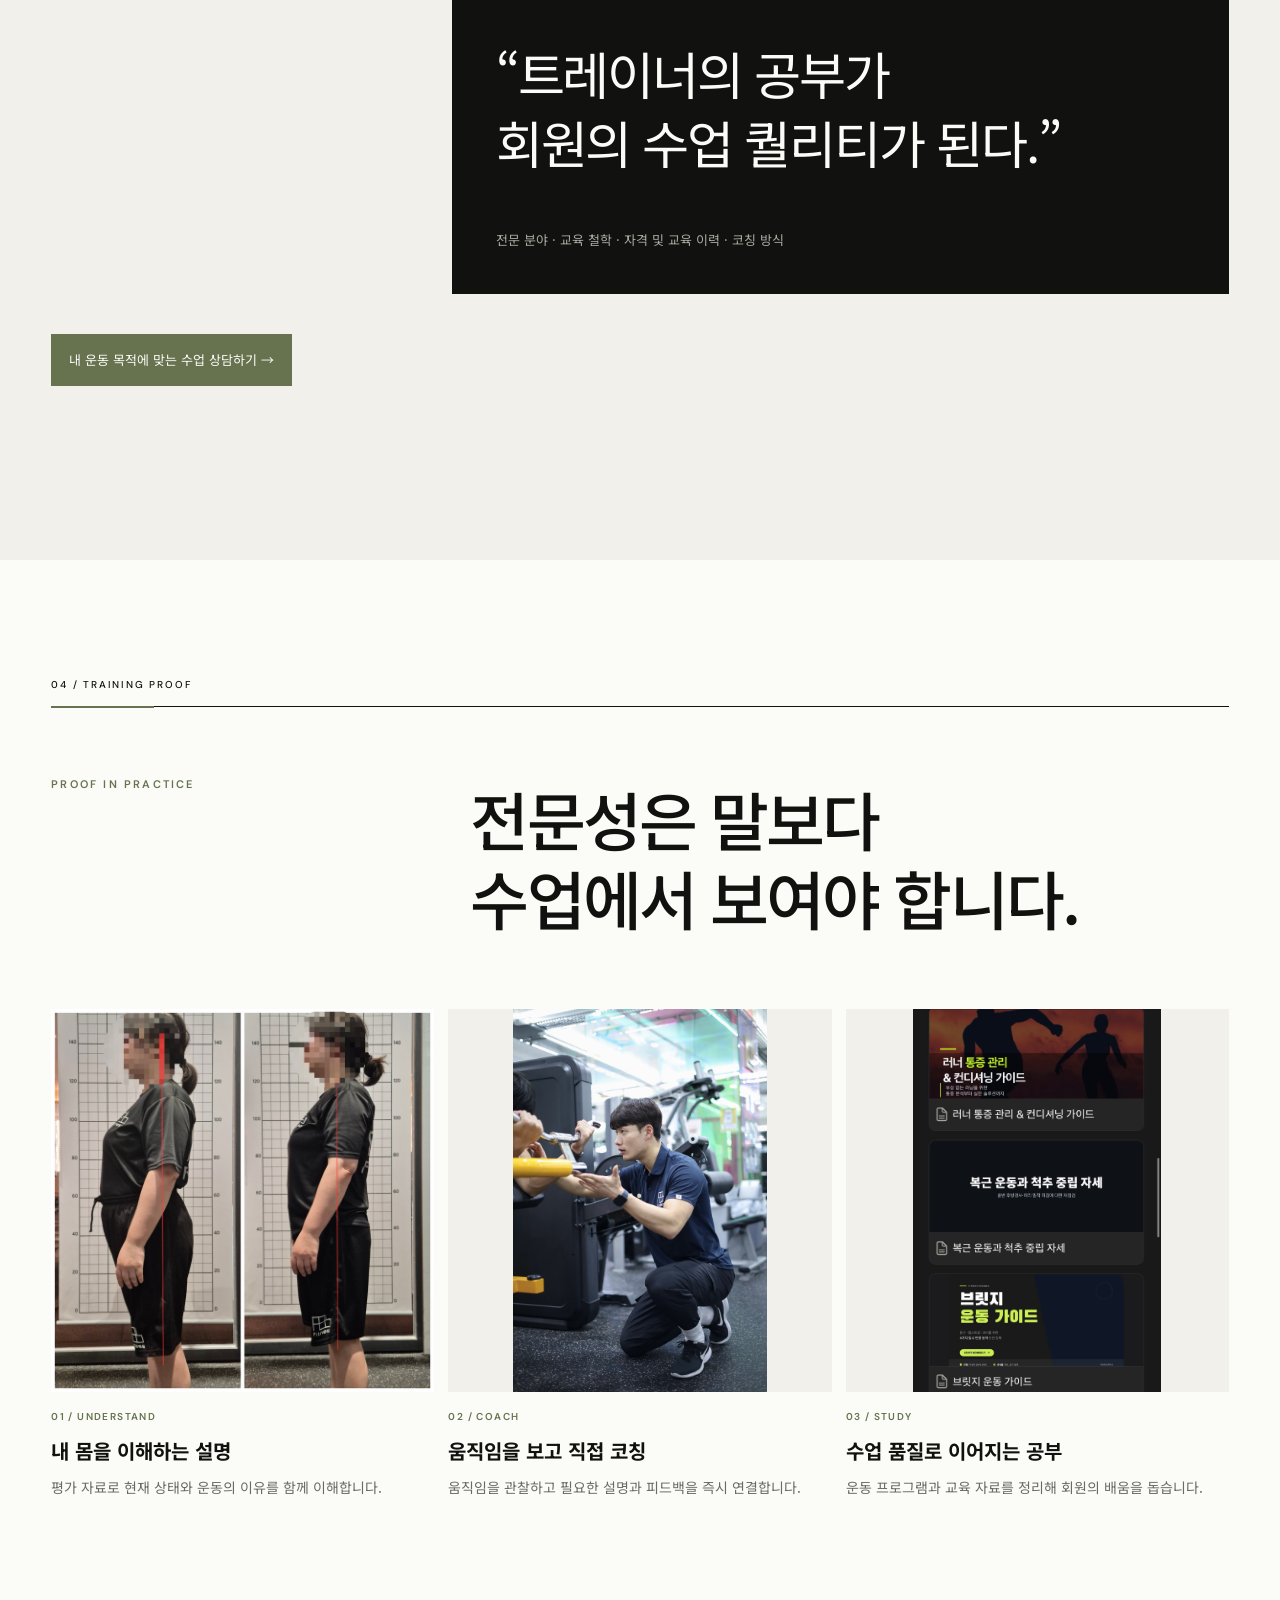
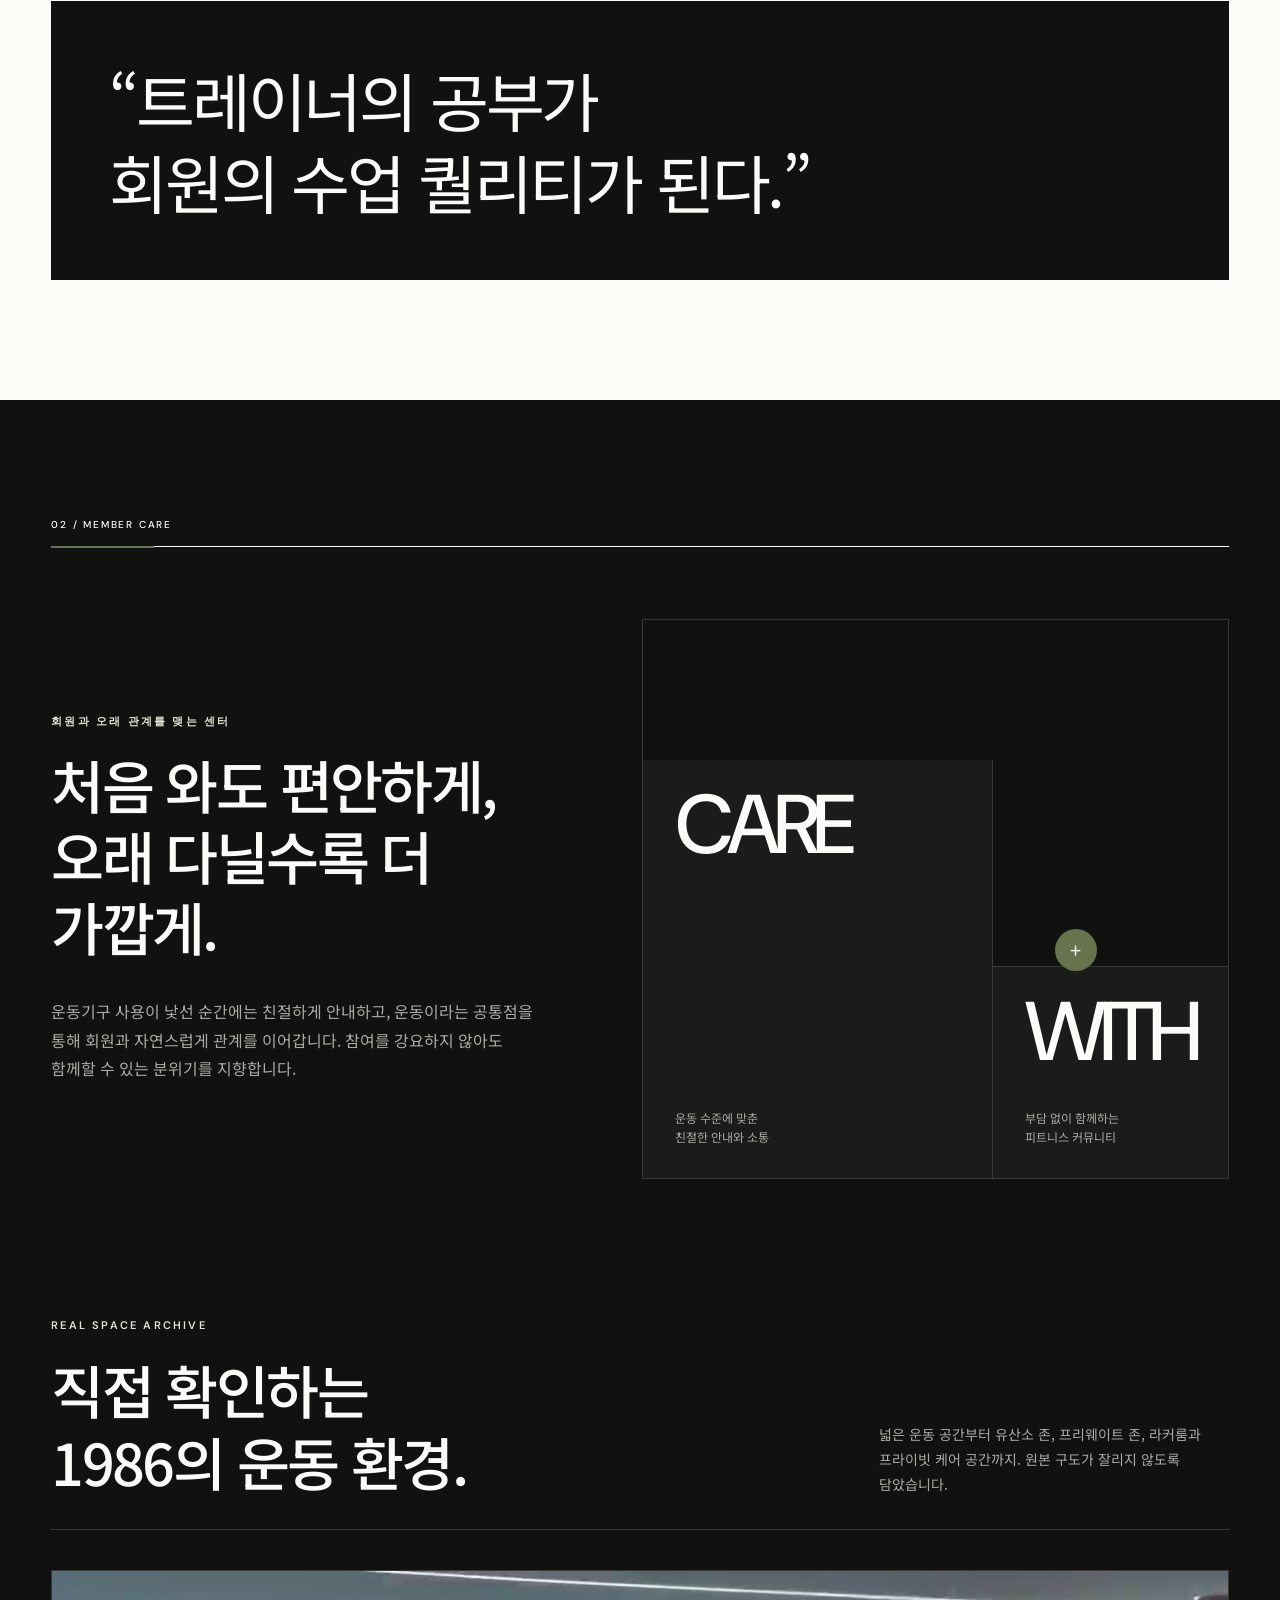
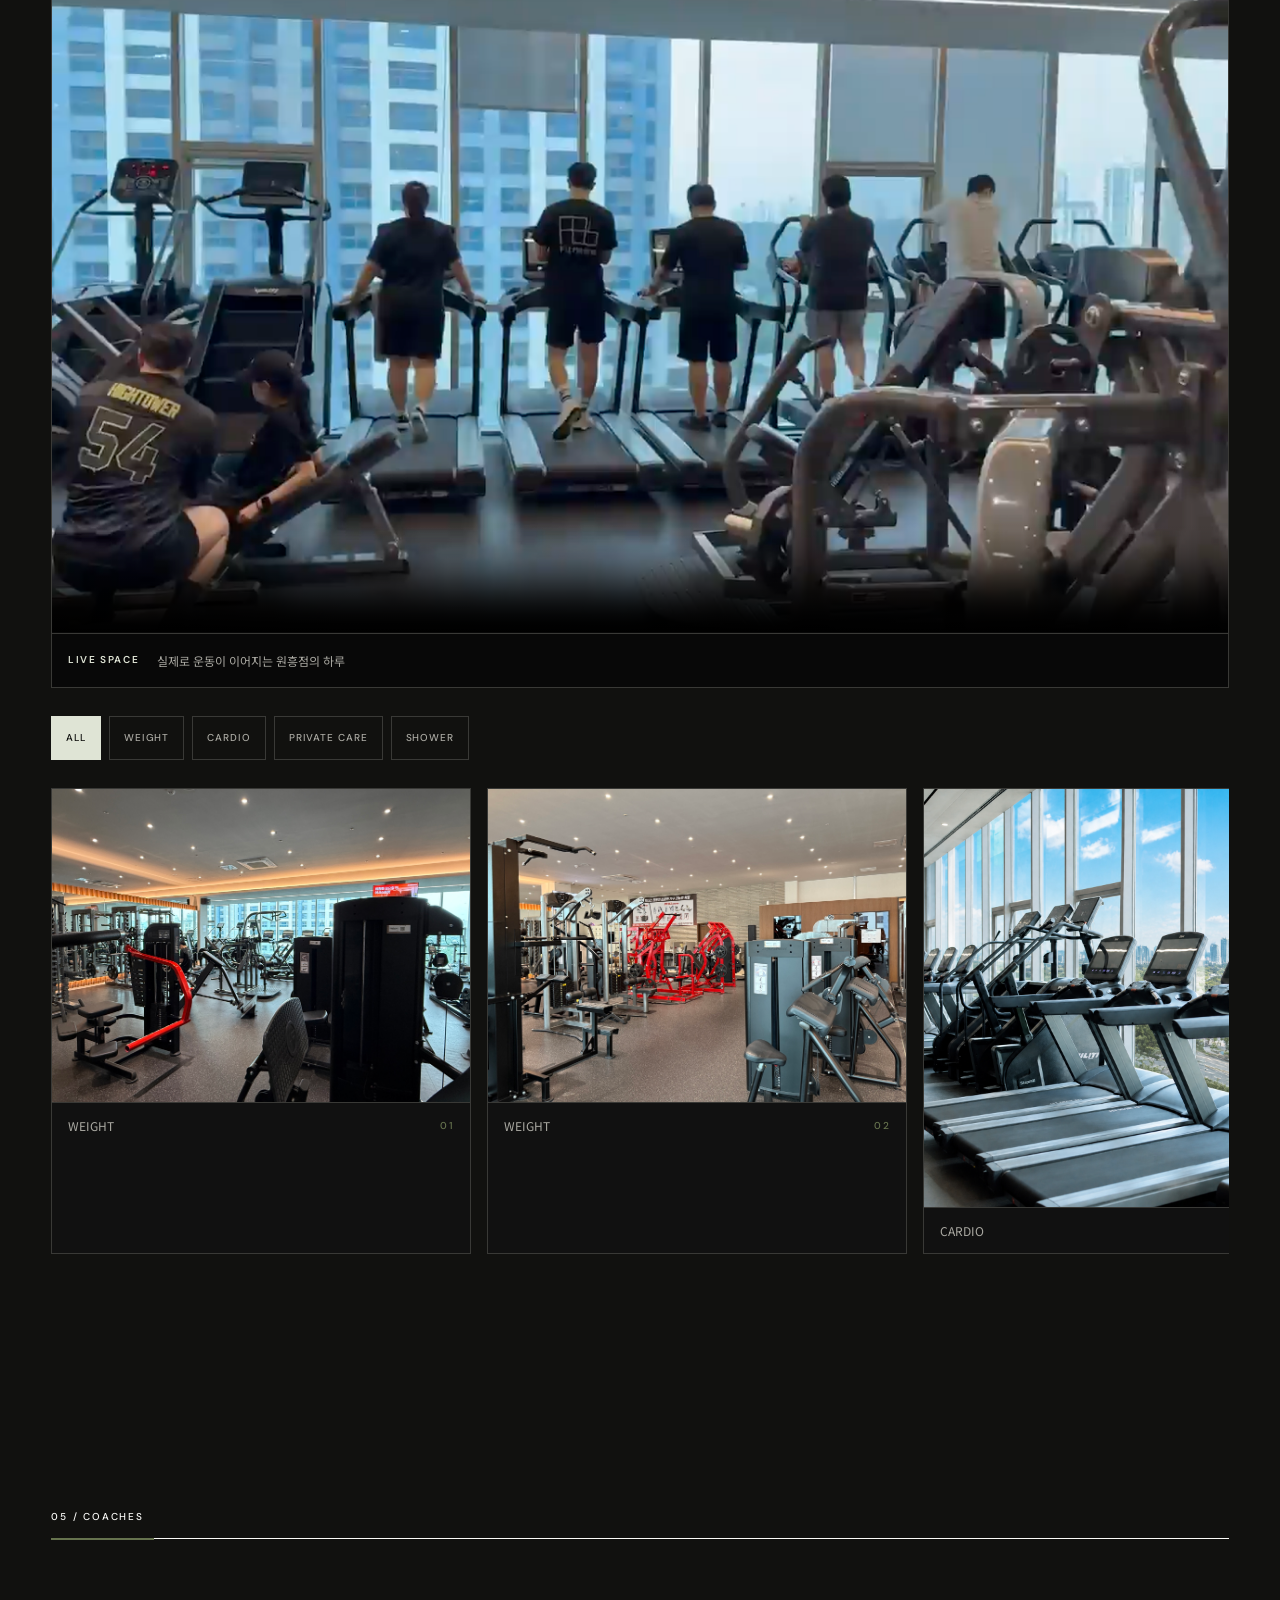
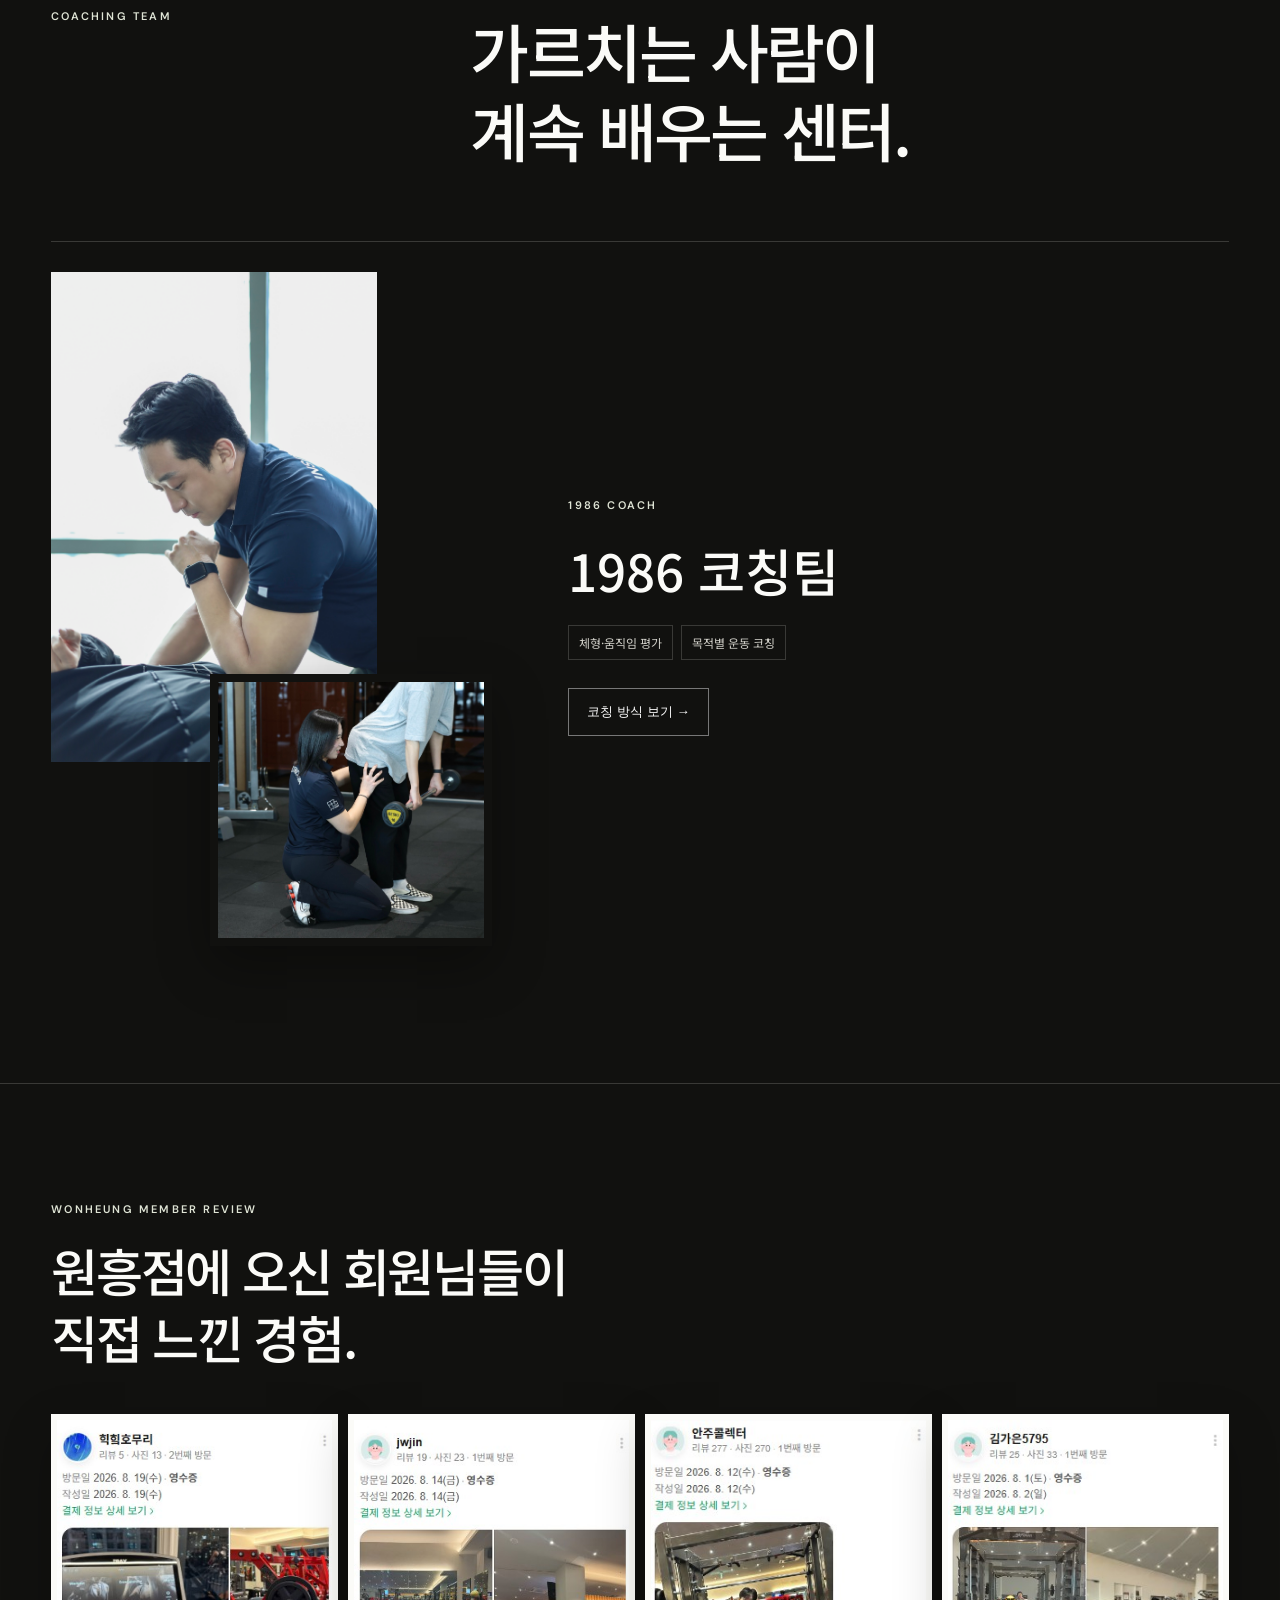
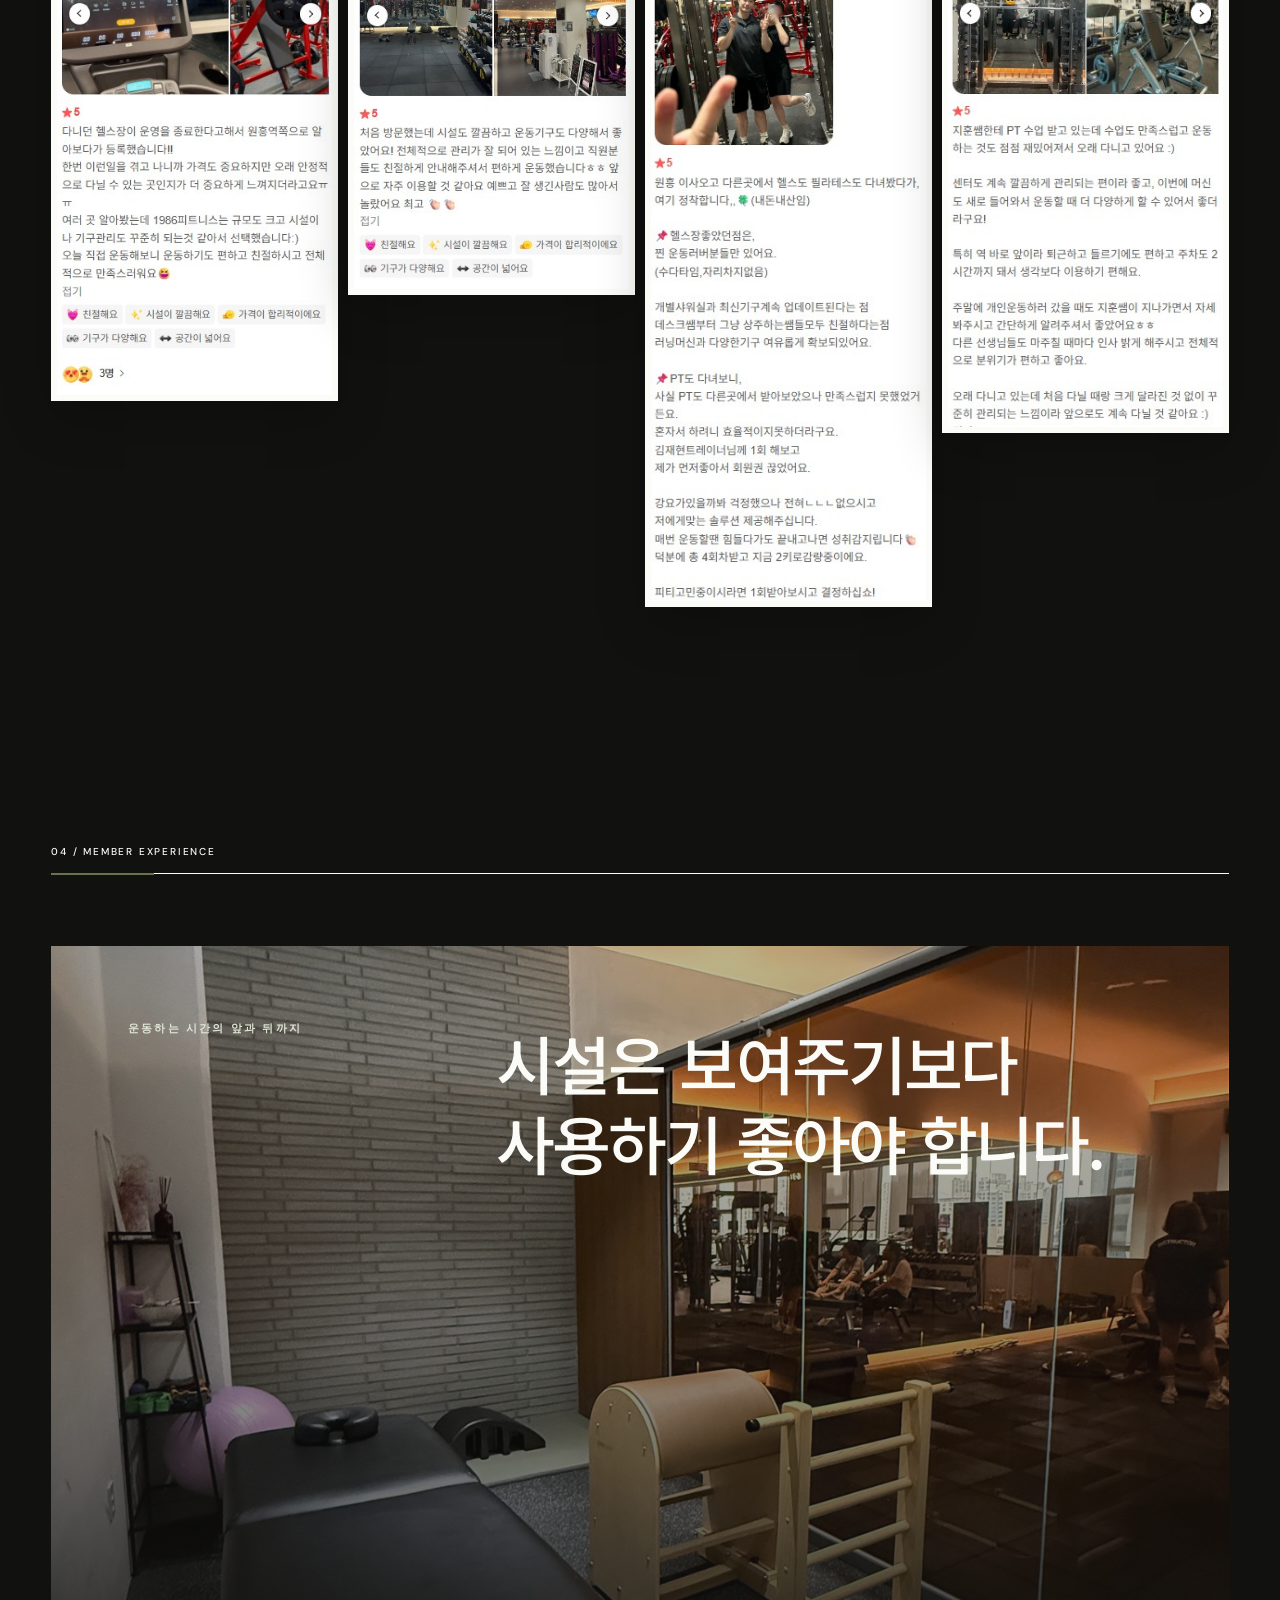
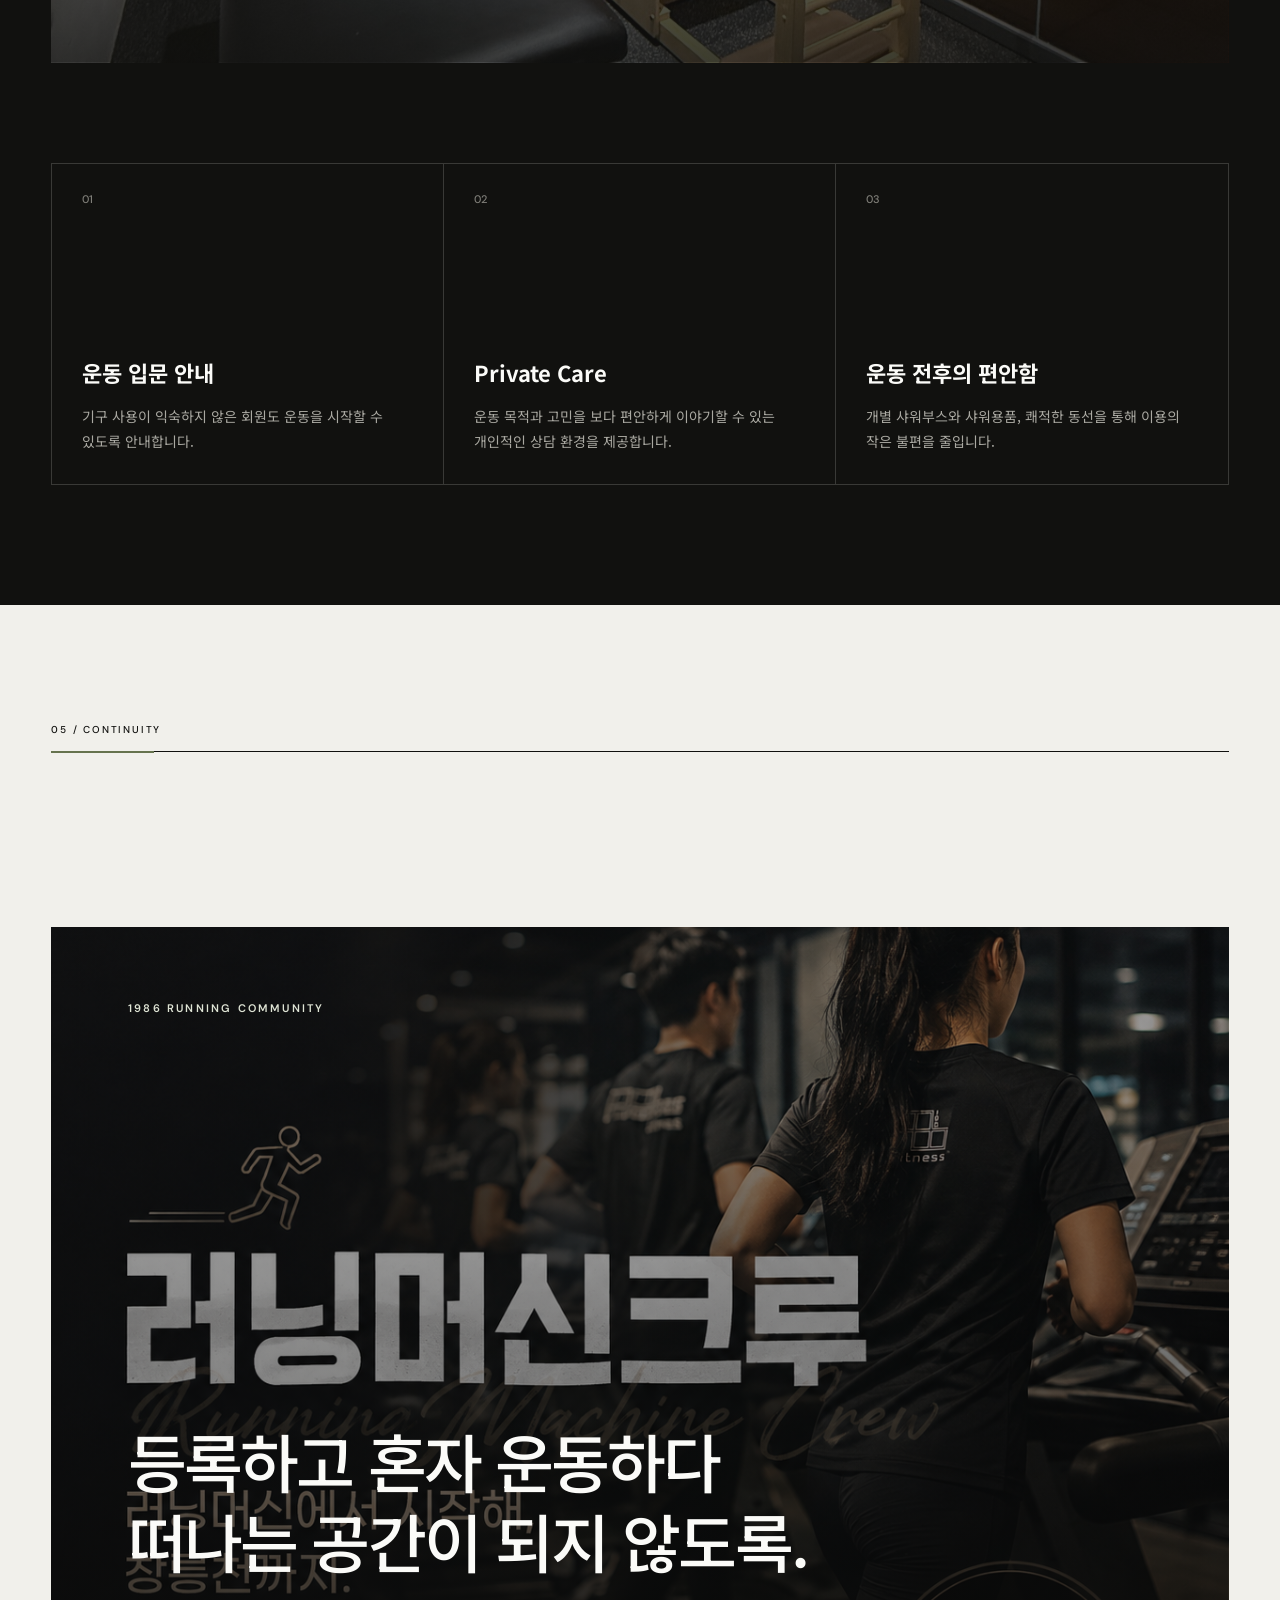
==== commit 5aec7c15: "Remove hero action buttons" ====
--- a/index.html
+++ b/index.html
@@ -25,7 +25,7 @@
   <meta name="twitter:image" content="https://1986fitnessk.github.io/assets/social/1986-wonheung-share.jpg">
   <meta name="theme-color" content="#11110f">
   <title>원흥역 헬스장·PT | 1986피트니스 원흥점</title>
-  <link rel="stylesheet" href="styles.css?v=28">
+  <link rel="stylesheet" href="styles.css?v=29">
   <script type="application/ld+json">{"@context":"https://schema.org","@type":"HealthClub","name":"1986피트니스 원흥점","url":"https://1986fitnessk.github.io/","image":"https://1986fitnessk.github.io/assets/social/1986-wonheung-share.jpg","sameAs":["https://map.naver.com/p/entry/place/1924563634"]}</script>
   <script src="data/site-config.js?v=1" defer></script><script src="data/trainers.js?v=3" defer></script><script src="data/gallery.js?v=1" defer></script><script src="script.js?v=16" defer></script>
 </head>
@@ -56,7 +56,6 @@
       </h1>
       <div class="hero-bottom">
         <p>원흥역 도보권에서<br>꾸준히 운동하기 좋은 공간.</p>
-        <div class="hero-ctas"><a class="text-link" href="#space" data-event="space_gallery">시설 둘러보기 <span aria-hidden="true">↓</span></a><a class="hero-consult" data-consult data-event="visit_consultation" href="#visit">방문 상담 <span>↗</span></a></div>
       </div>
       <div class="hero-stamp" aria-hidden="true"><span>TRAIN</span><span>LEARN</span><span>CONTINUE</span></div>
     </section>
--- a/styles.css
+++ b/styles.css
@@ -337,9 +337,6 @@
 .hero .hero-eyebrow { margin-top:36px; }
 .hero > h1 { flex-direction:column; }
 .hero .hero-stamp { display:none; }
-.hero-ctas { display:flex; align-items:center; gap:28px; }
-.hero-consult { min-height:48px; padding:0 18px; display:flex; align-items:center; gap:30px; color:#fff; background:var(--accent); border:1px solid var(--accent); font-size:13px; }
-.hero-consult:hover { background:var(--accent-deep); }
 .training { scroll-margin-top:64px; }
 .training::after { content:""; display:block; margin-top:54px; }
 .training .inline-training-cta { margin-top:40px; }
@@ -390,8 +387,6 @@
   .hero .hero-eyebrow { display:block; margin-top:12px; }
   .hero > h1 { display:flex; margin:auto 0 28px; font-size:clamp(36px,10.4vw,48px); }
   .hero-bottom { display:flex; width:100%; gap:22px; }
-  .hero-ctas { width:100%; display:grid; grid-template-columns:1fr 1fr; gap:8px; }
-  .hero-ctas a { min-height:48px; padding:0 12px; justify-content:center; text-align:center; font-size:12px; }
   .proof-heading,.coaches-heading { grid-template-columns:1fr; gap:12px; }
   .proof-cards { display:flex; gap:10px; margin-left:-20px; margin-right:-20px; padding:0 20px 14px; overflow-x:auto; scroll-snap-type:x mandatory; }
   .proof-cards article { flex:0 0 82vw; scroll-snap-align:center; }
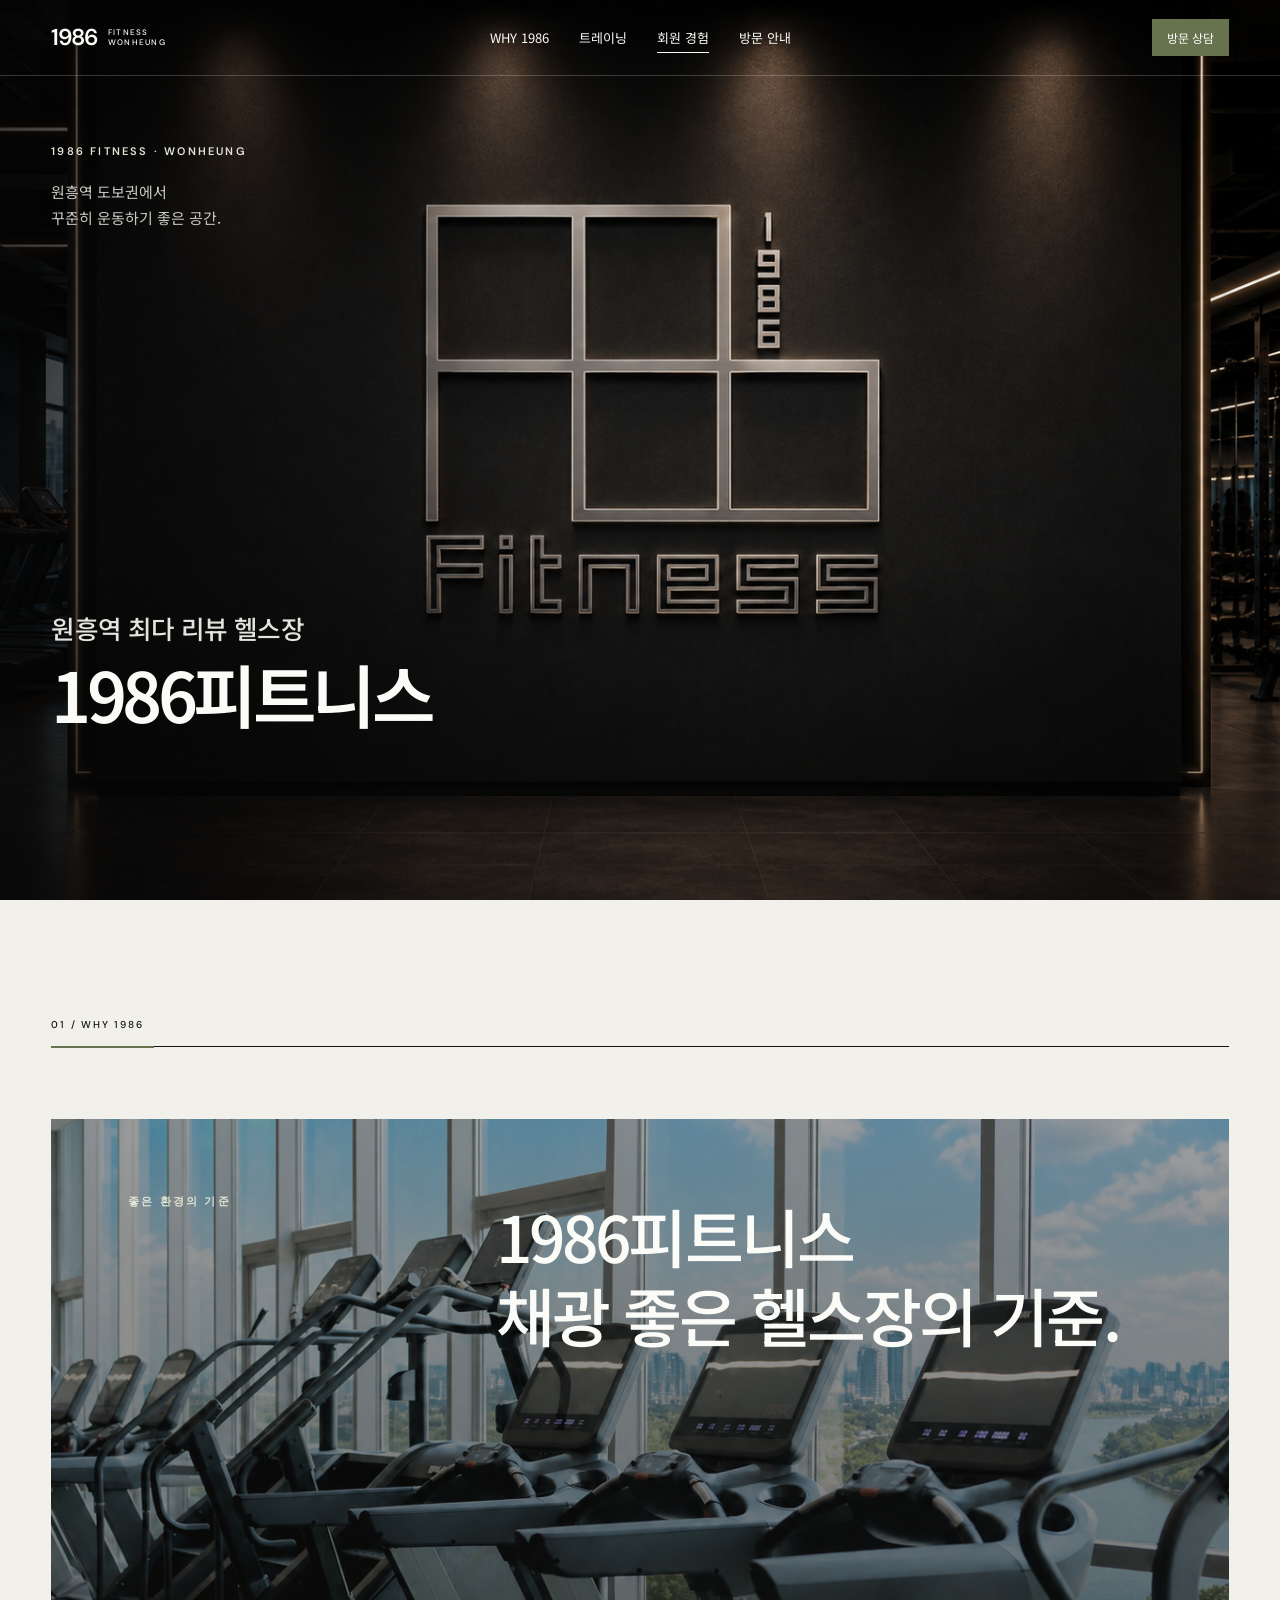
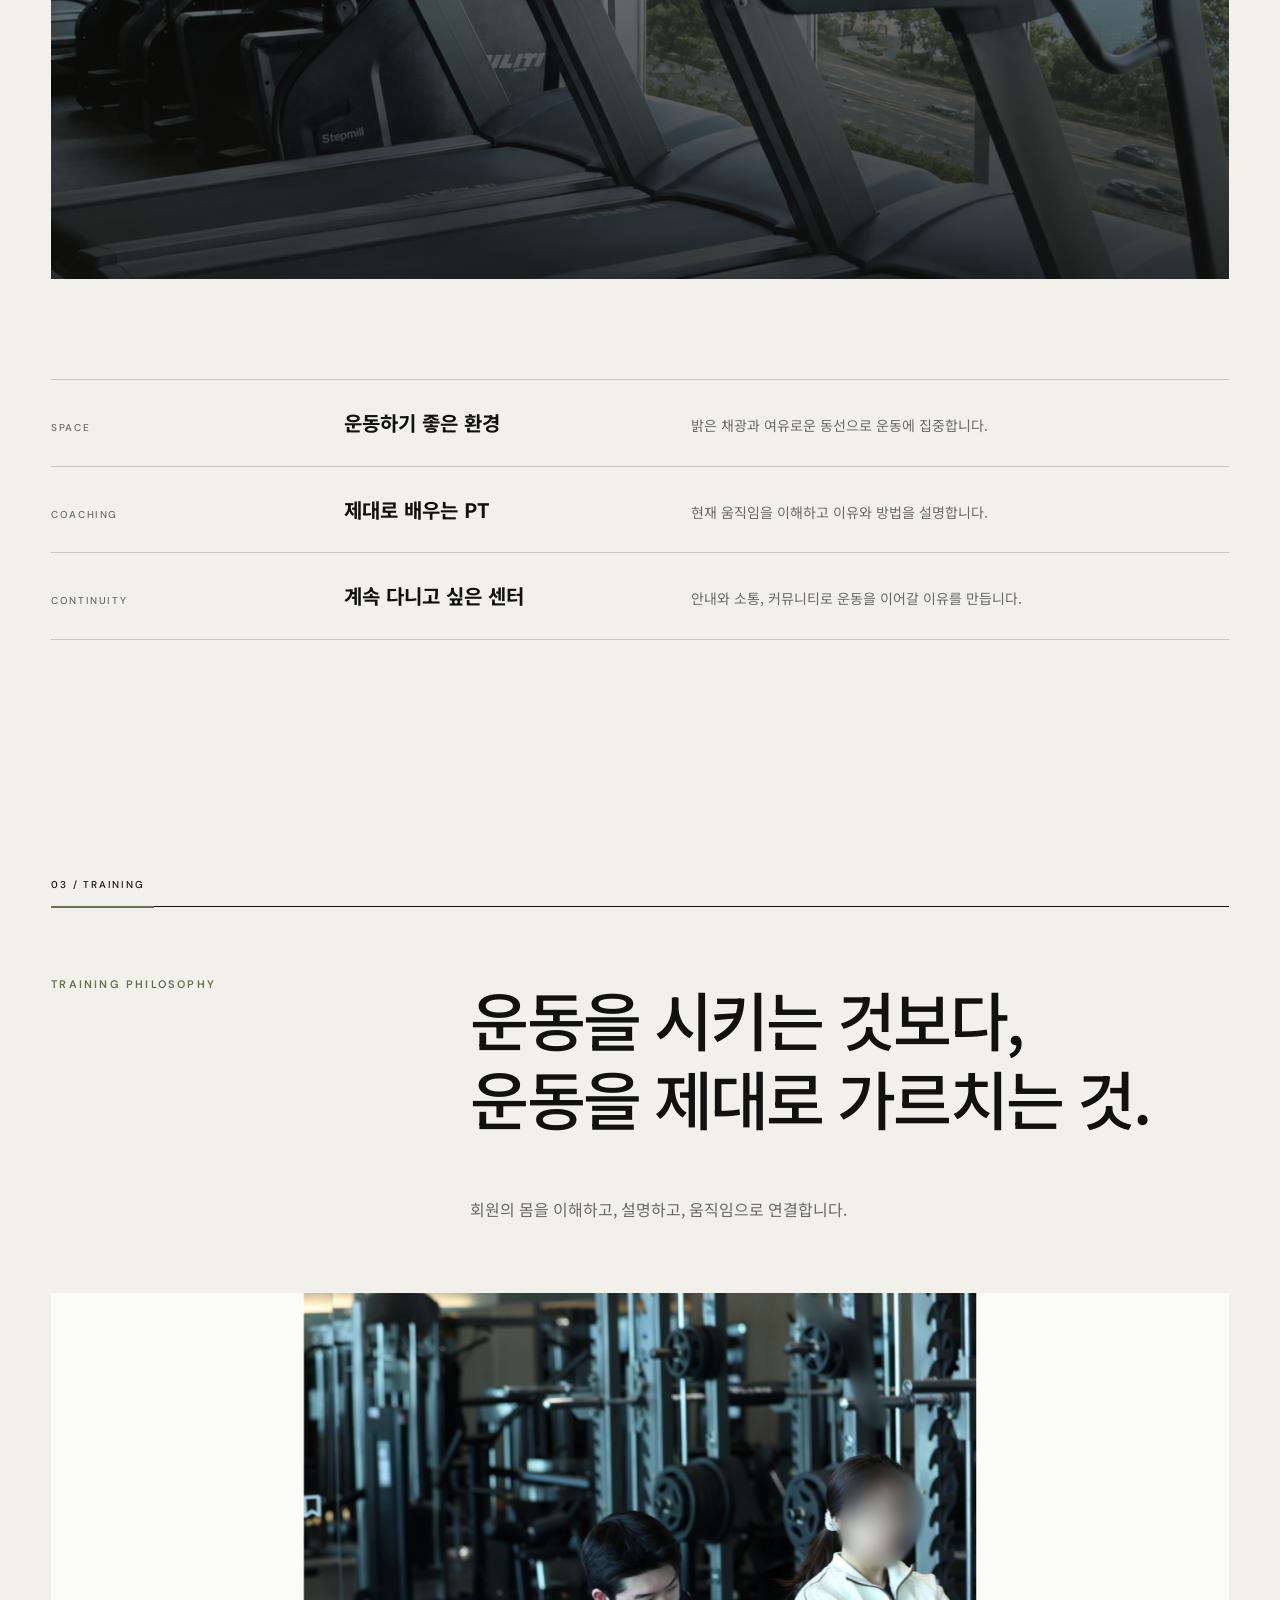
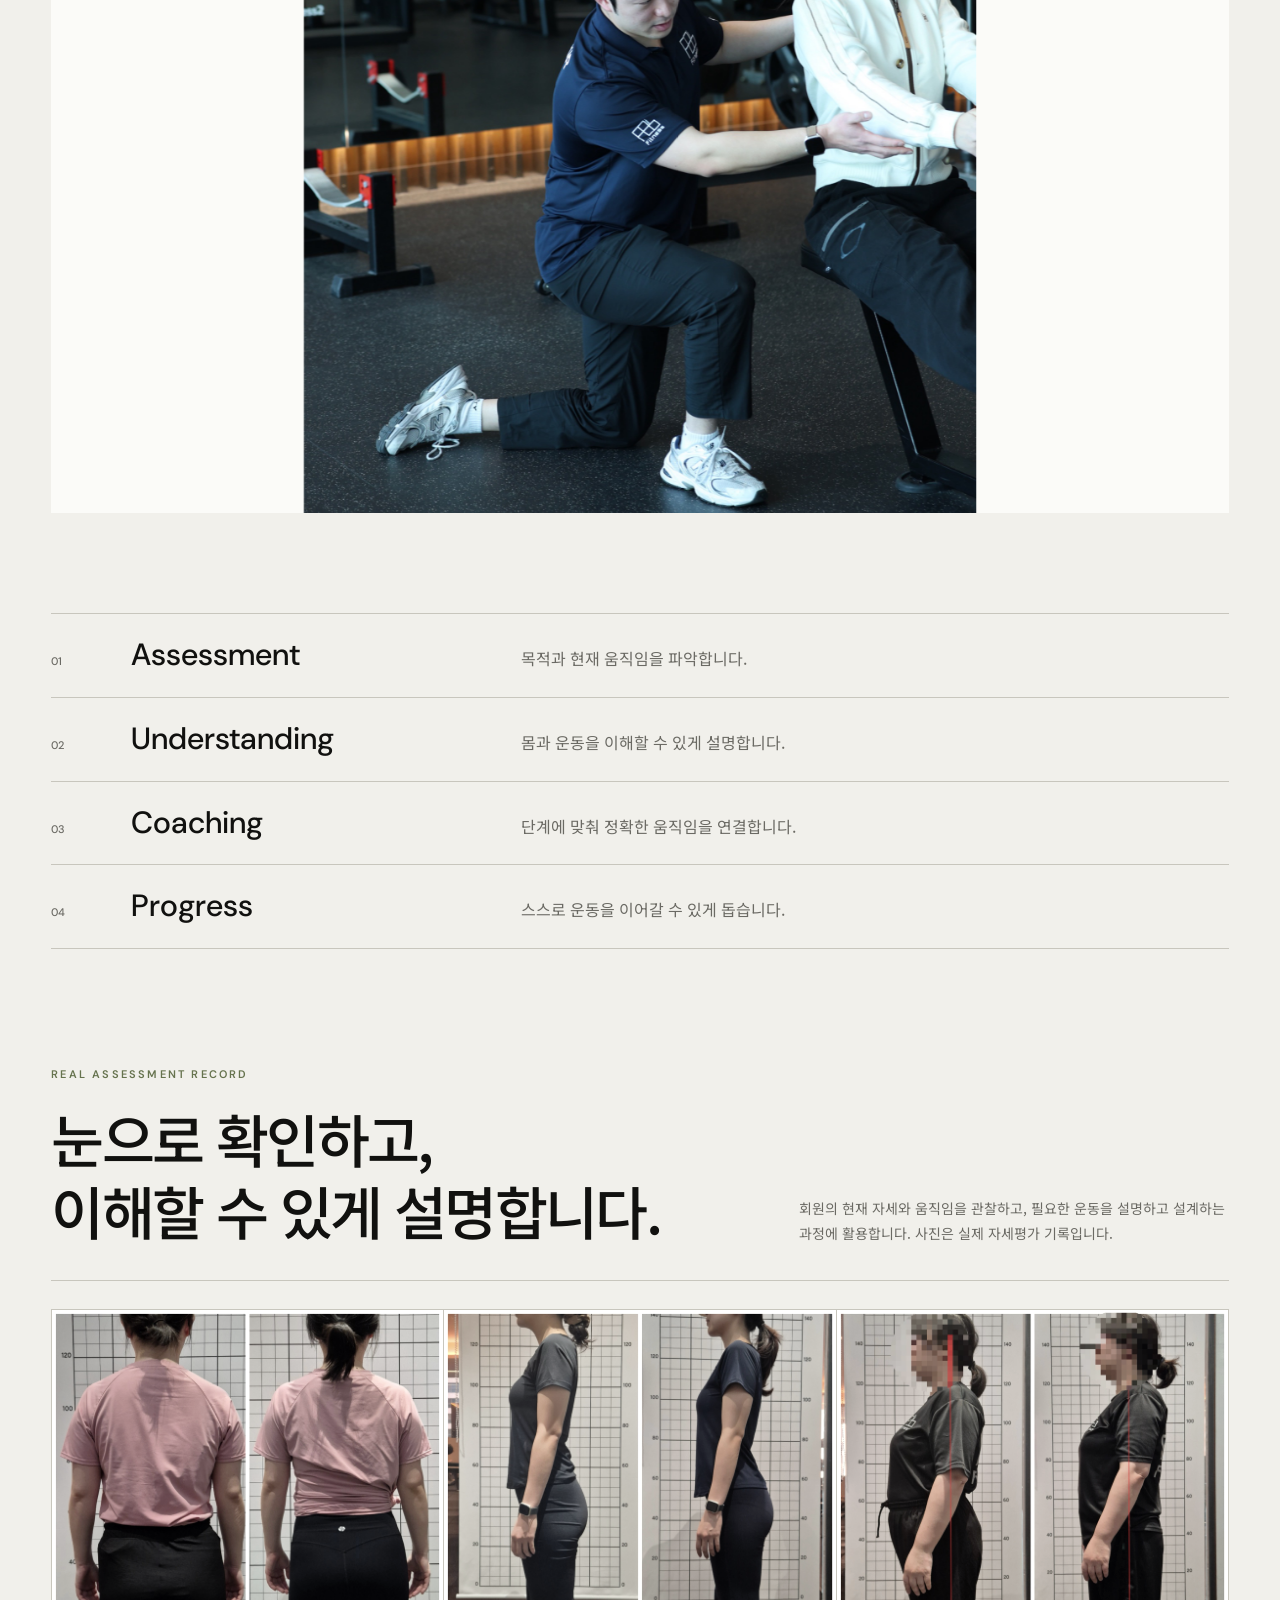
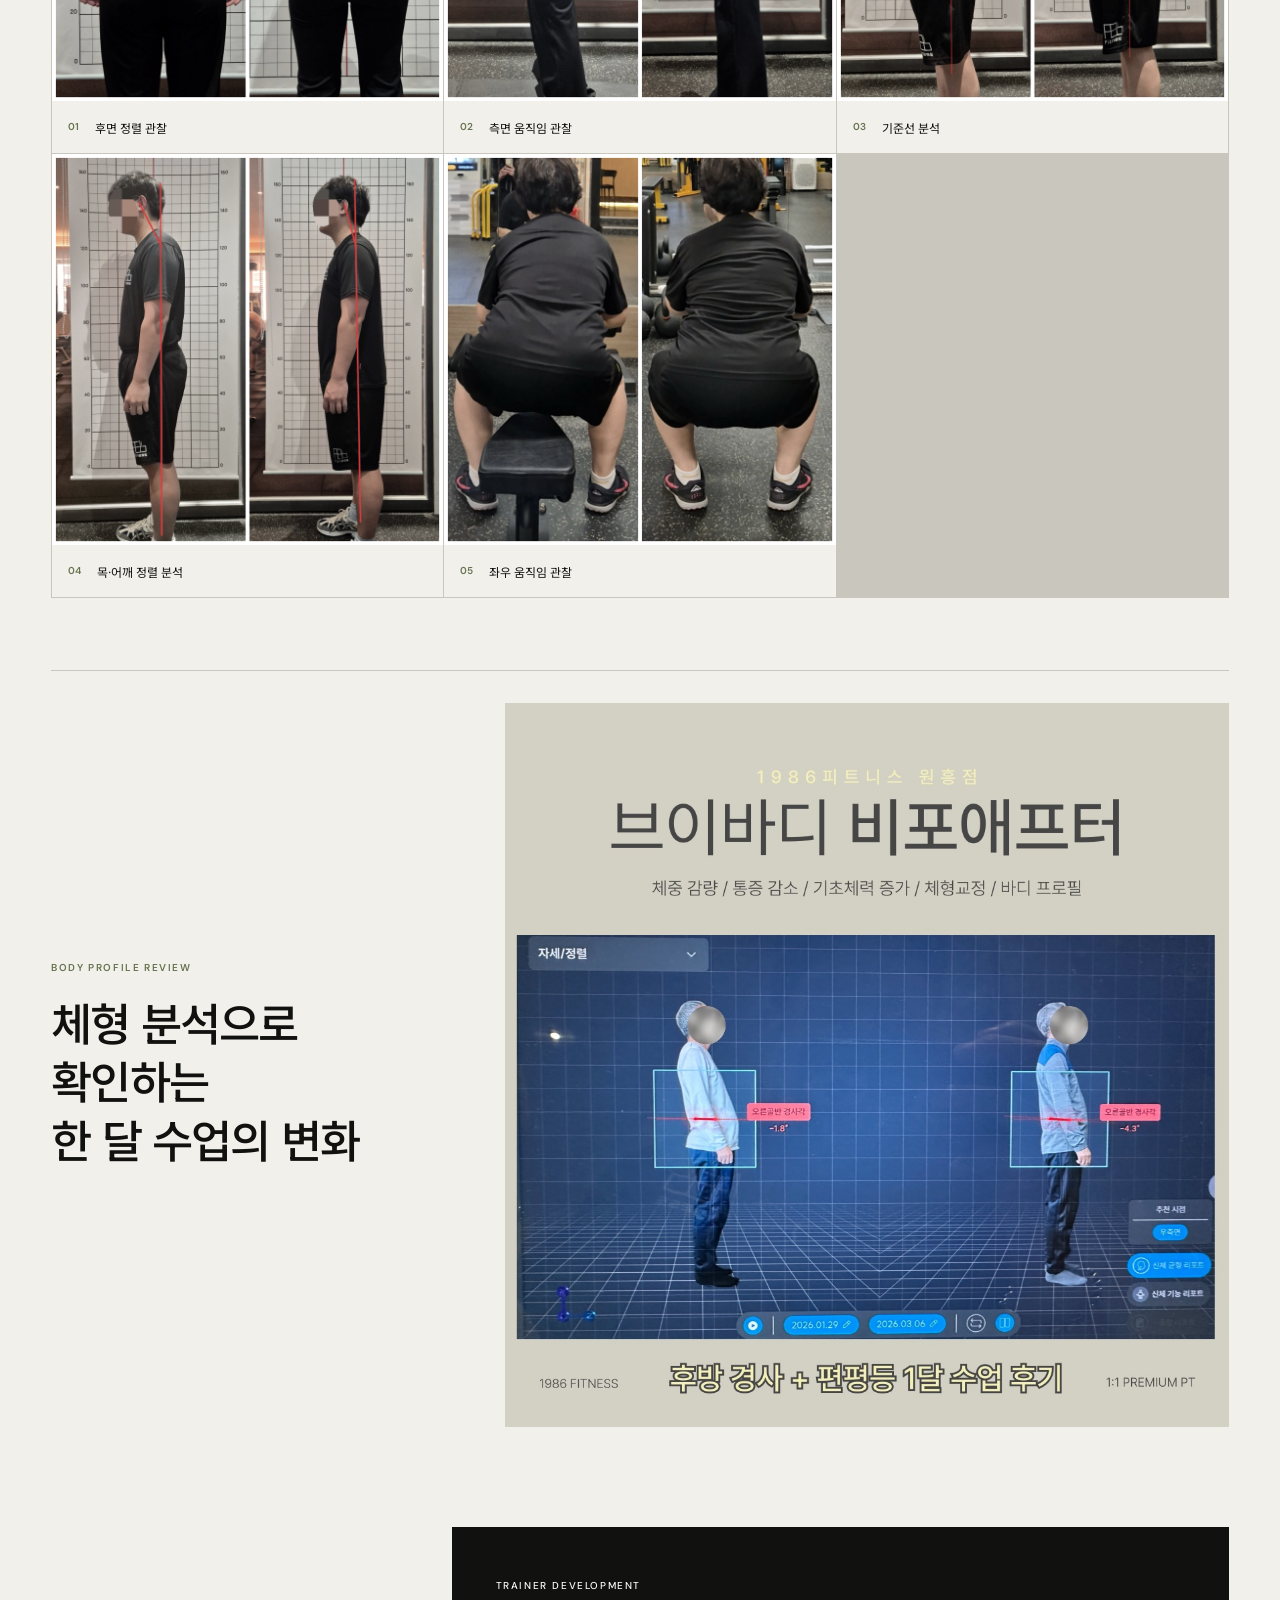
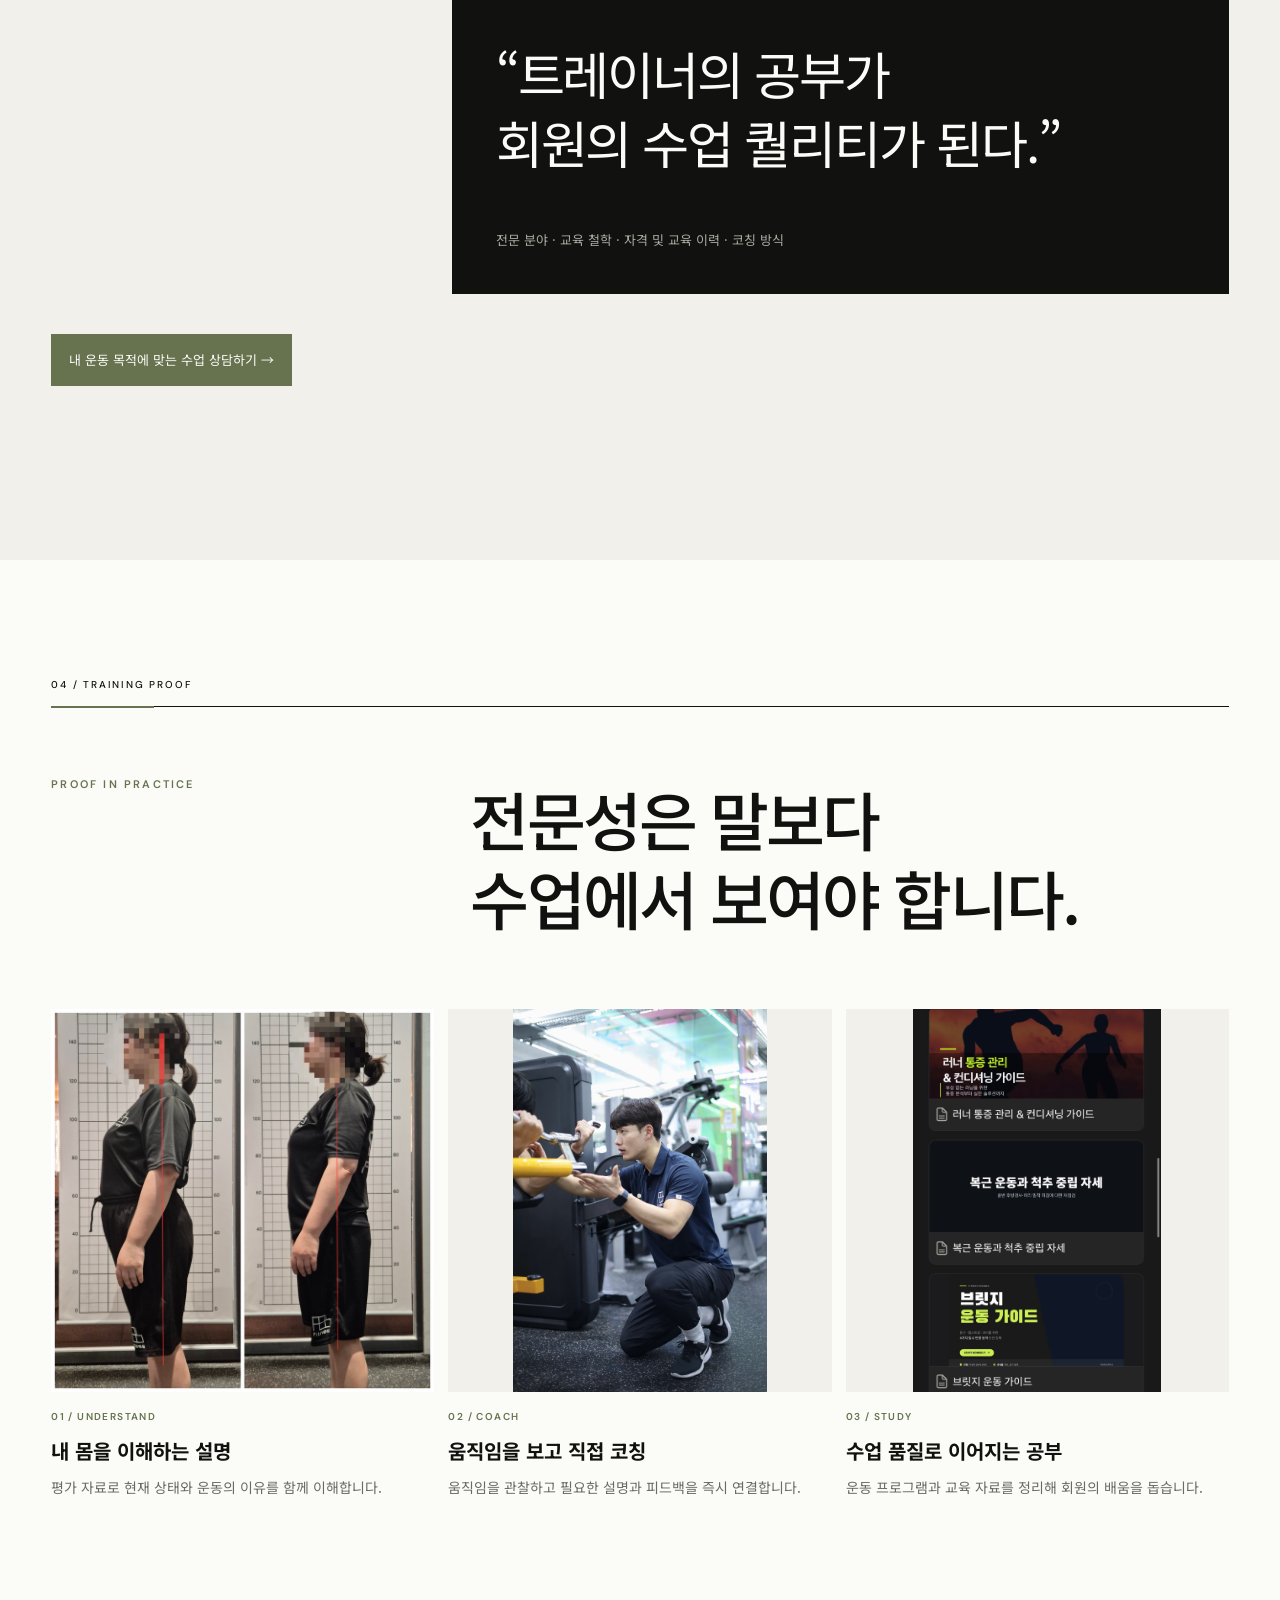
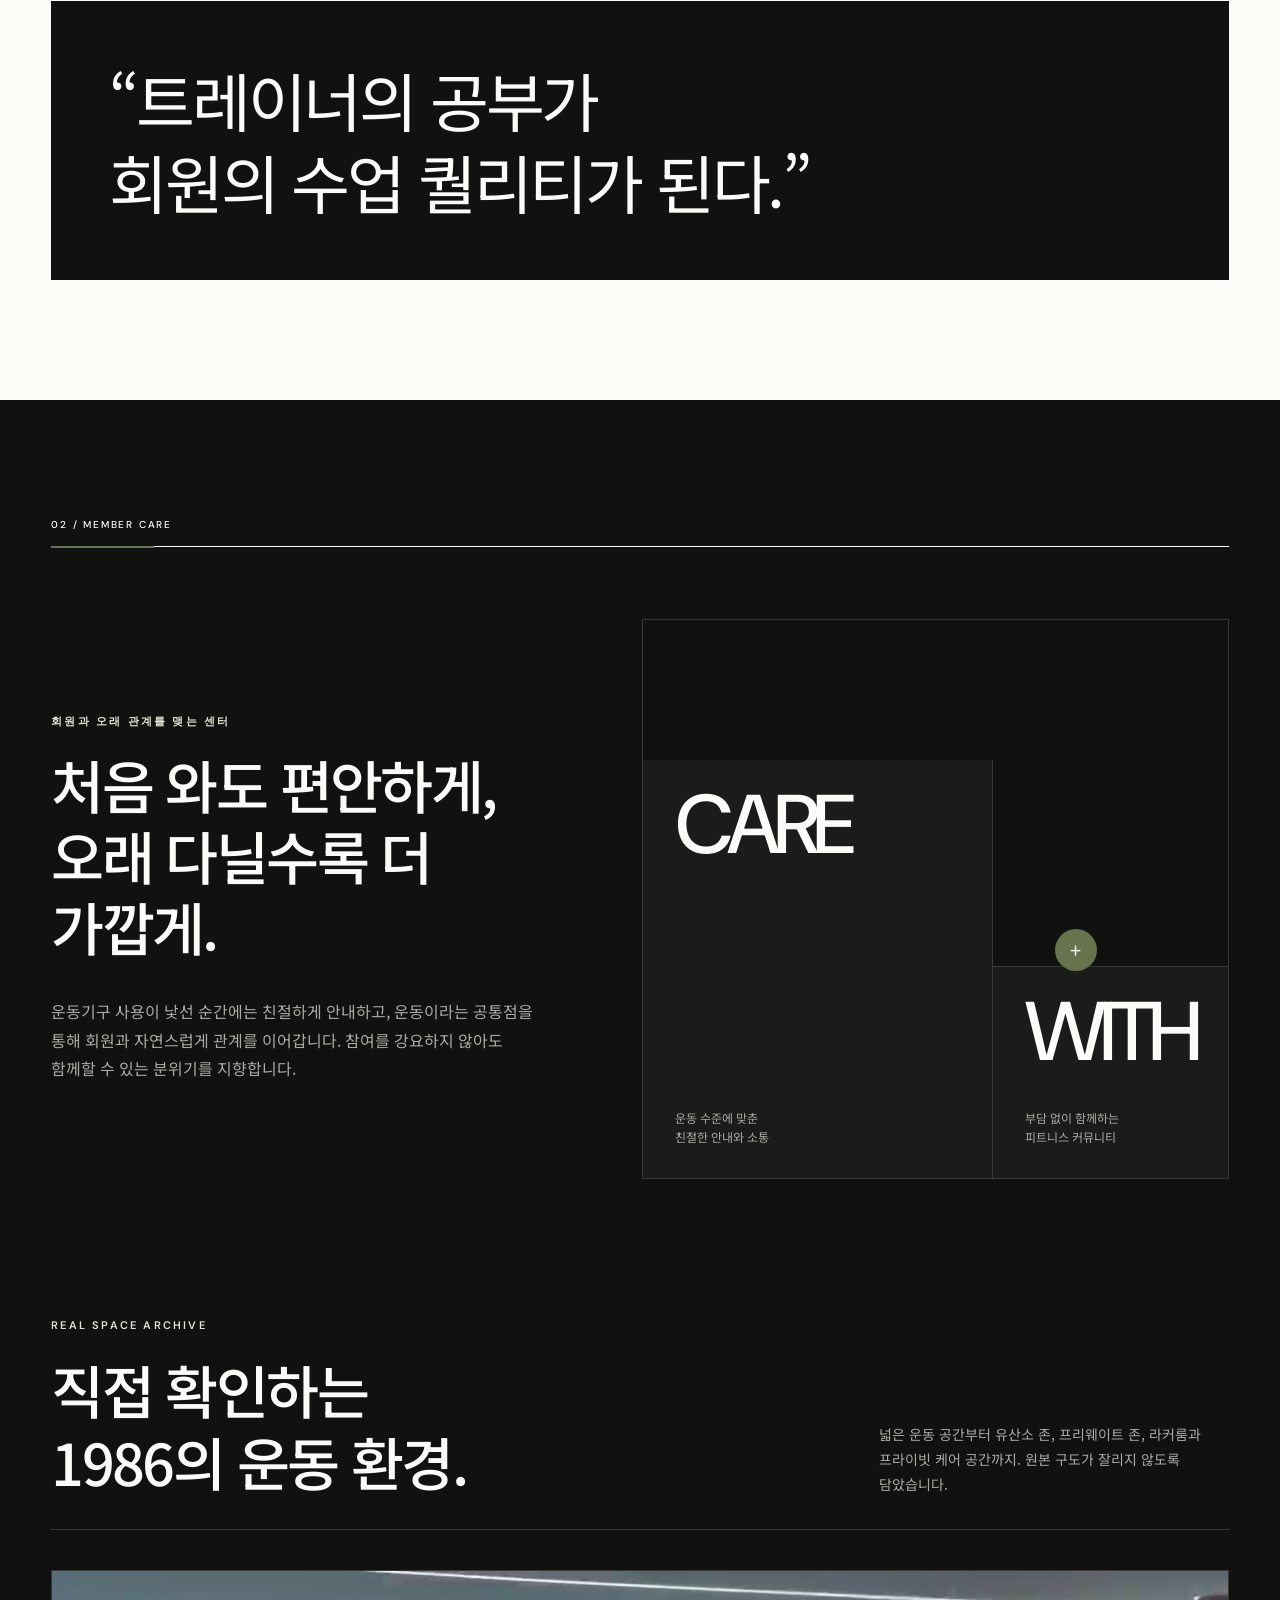
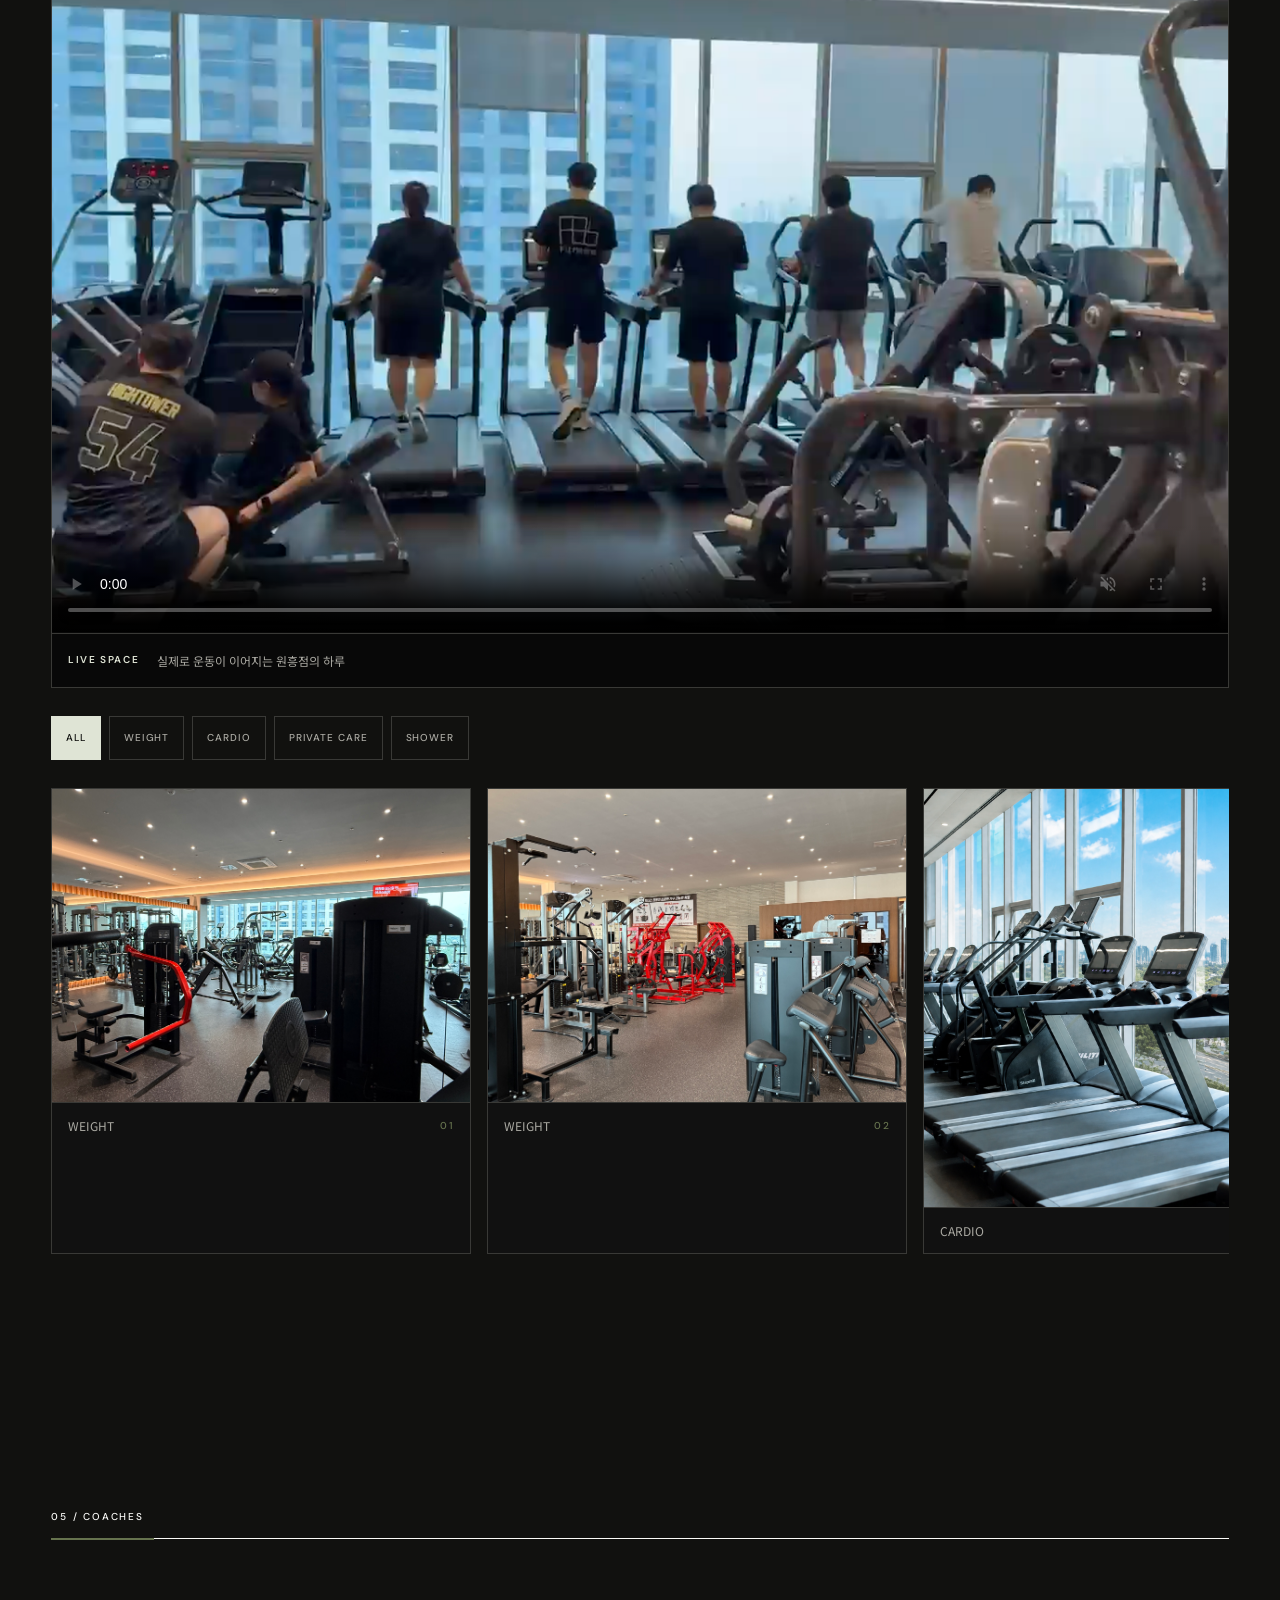
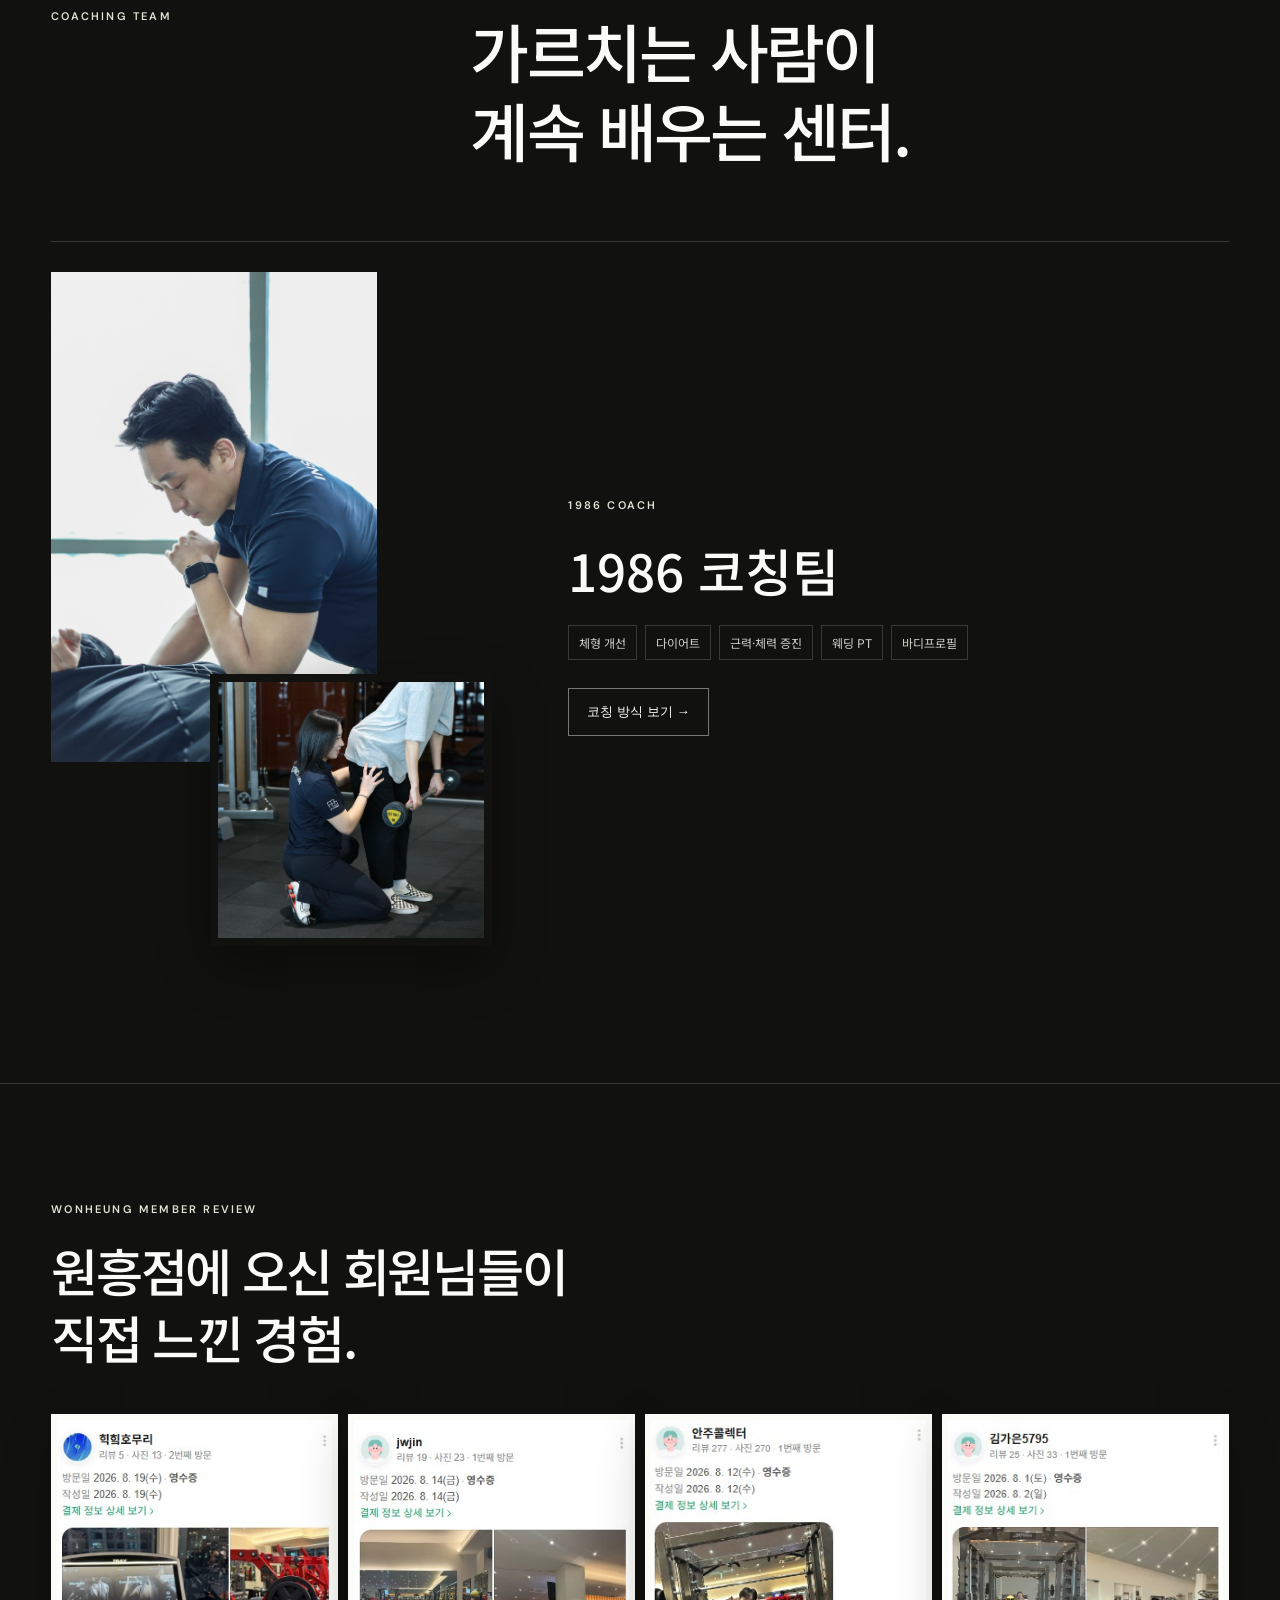
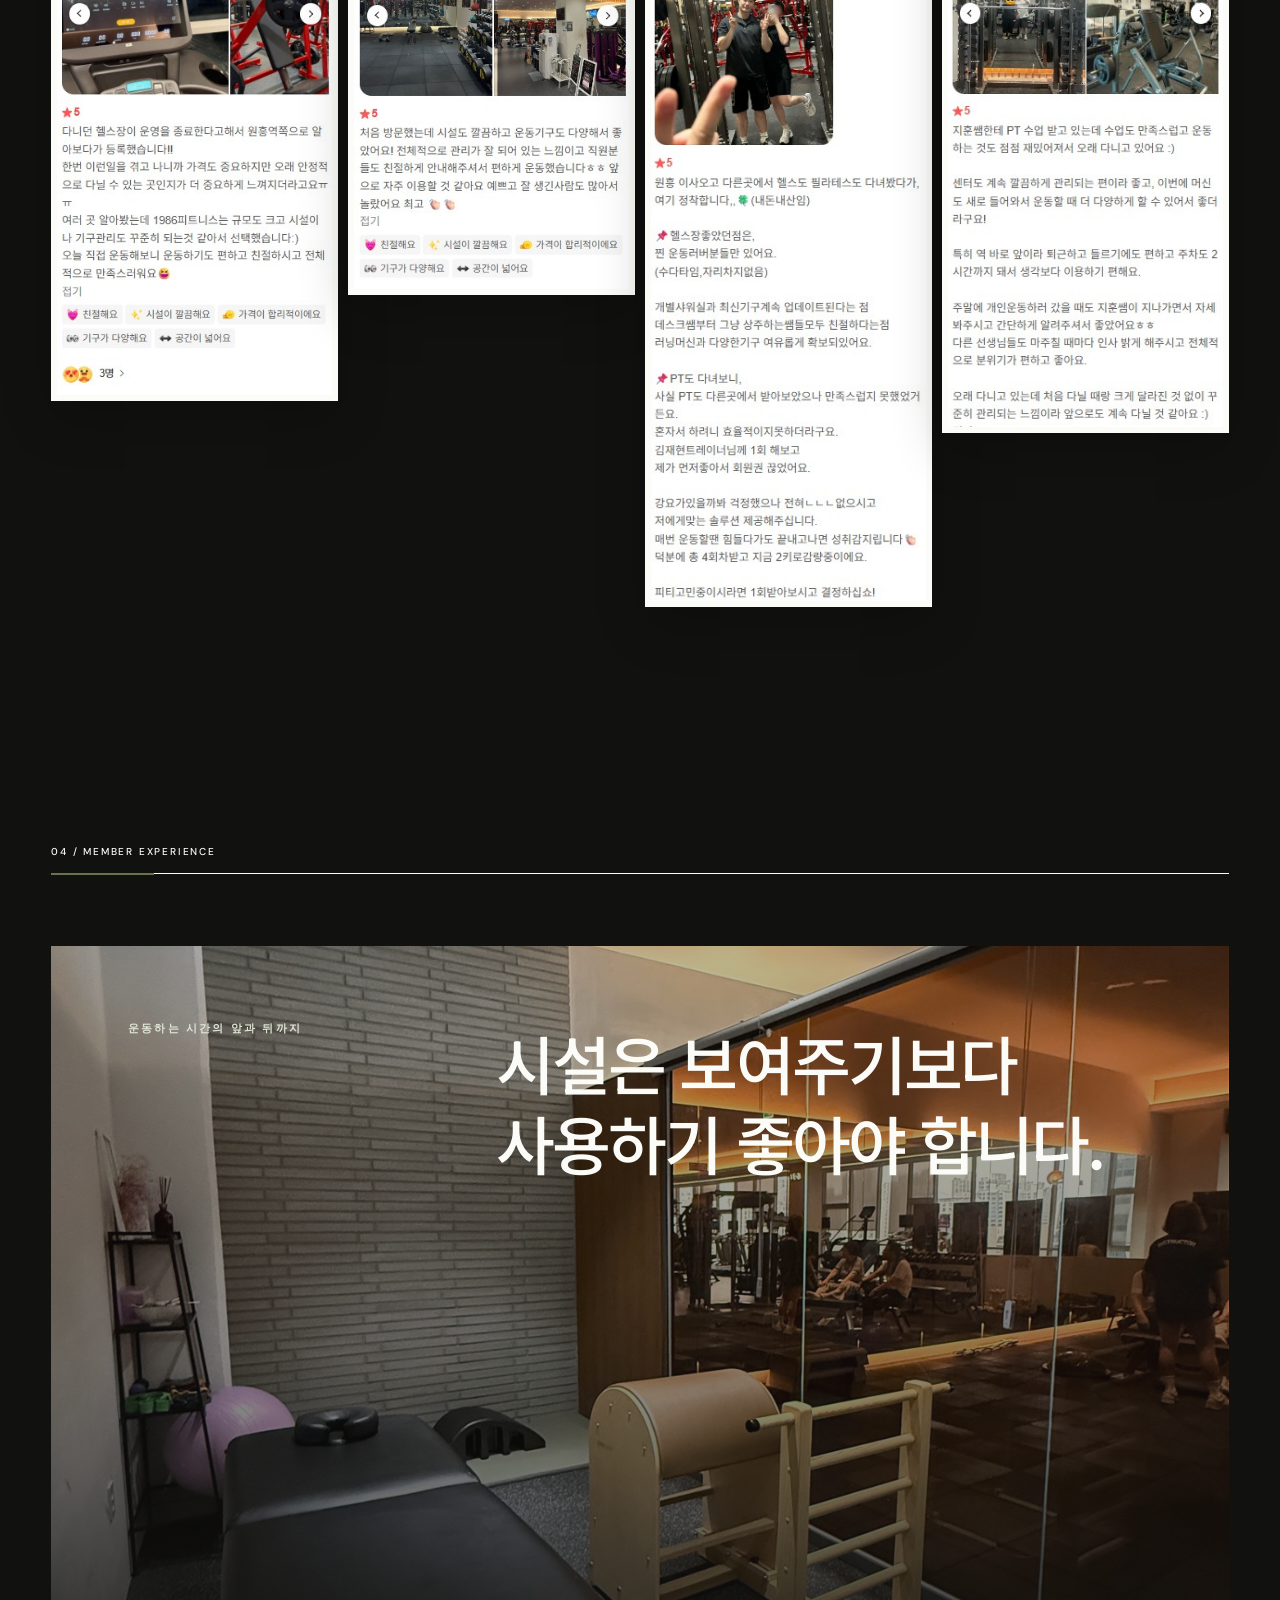
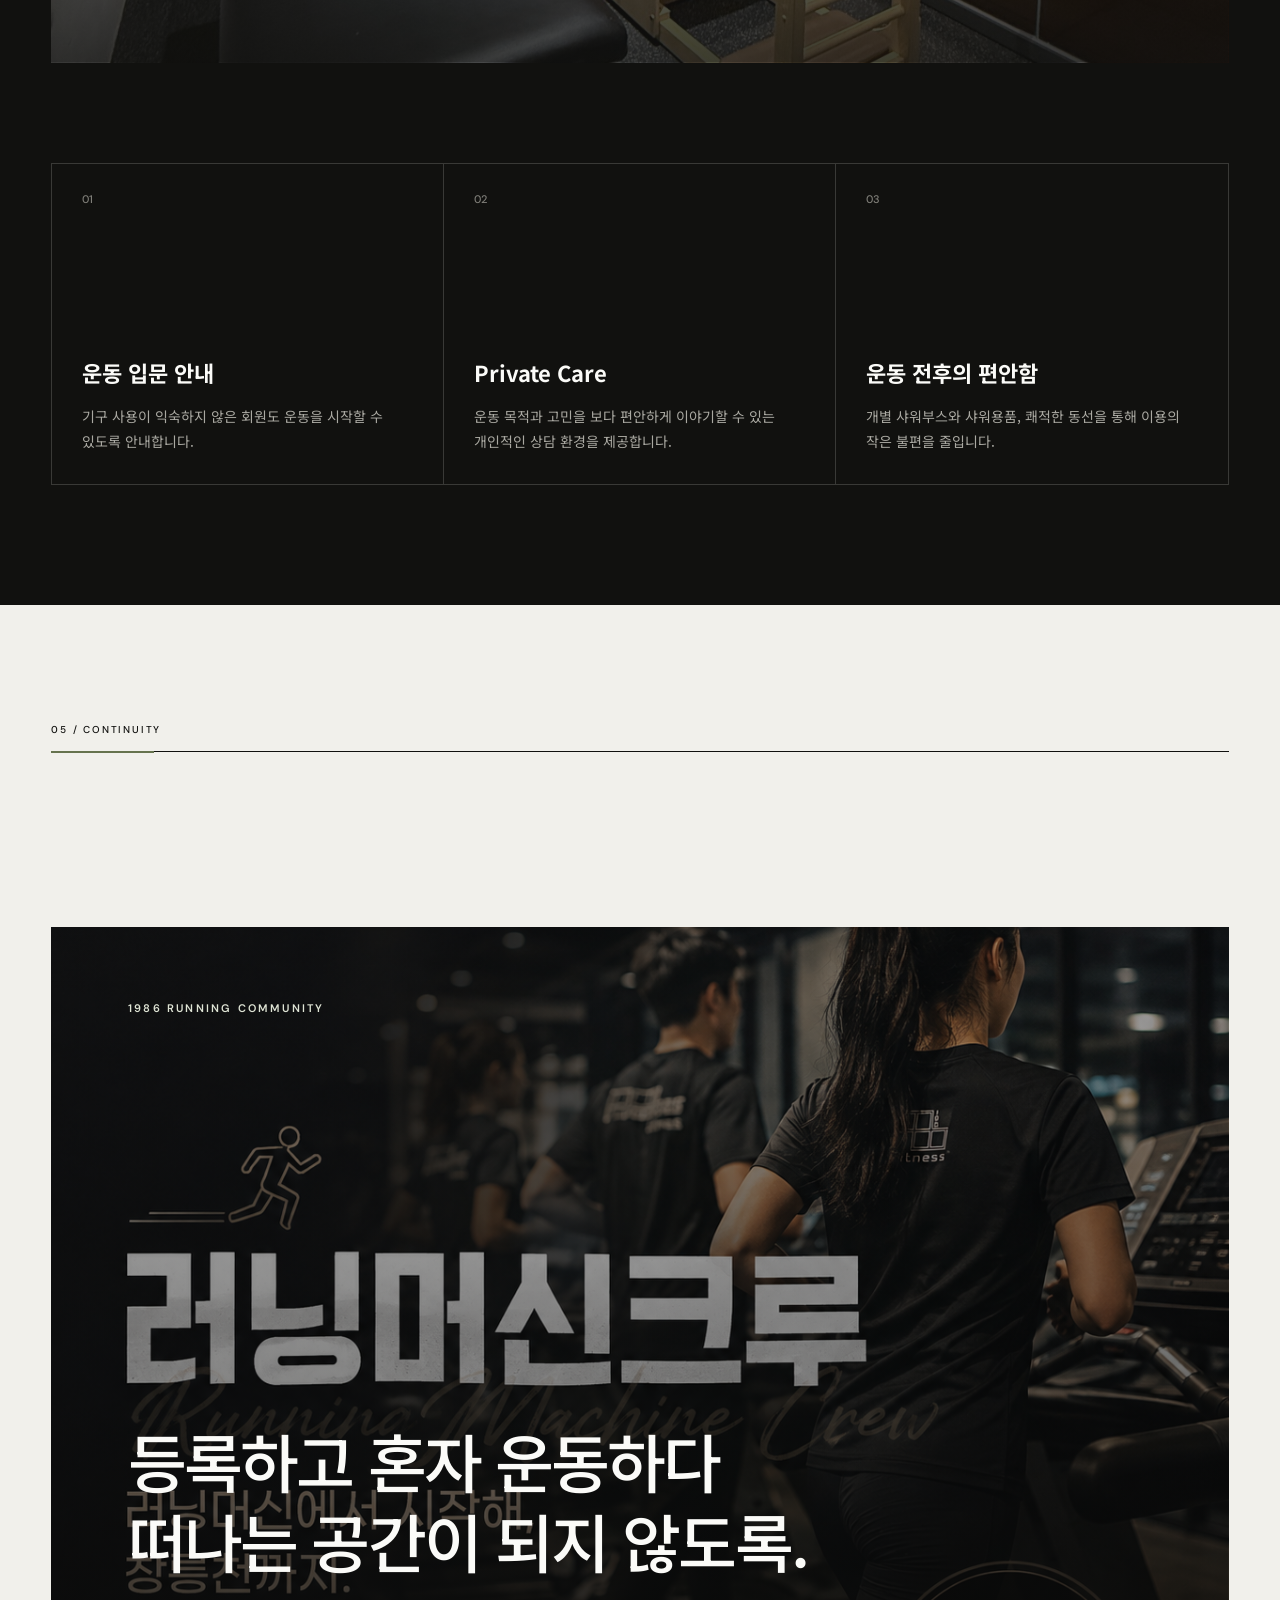
==== commit 314f8cf1: "Add coaching goal tags" ====
--- a/index.html
+++ b/index.html
@@ -27,7 +27,7 @@
   <title>원흥역 헬스장·PT | 1986피트니스 원흥점</title>
   <link rel="stylesheet" href="styles.css?v=29">
   <script type="application/ld+json">{"@context":"https://schema.org","@type":"HealthClub","name":"1986피트니스 원흥점","url":"https://1986fitnessk.github.io/","image":"https://1986fitnessk.github.io/assets/social/1986-wonheung-share.jpg","sameAs":["https://map.naver.com/p/entry/place/1924563634"]}</script>
-  <script src="data/site-config.js?v=1" defer></script><script src="data/trainers.js?v=3" defer></script><script src="data/gallery.js?v=1" defer></script><script src="script.js?v=16" defer></script>
+  <script src="data/site-config.js?v=1" defer></script><script src="data/trainers.js?v=4" defer></script><script src="data/gallery.js?v=1" defer></script><script src="script.js?v=16" defer></script>
 </head>
 <body>
   <a class="skip-link" href="#main">본문으로 바로가기</a>
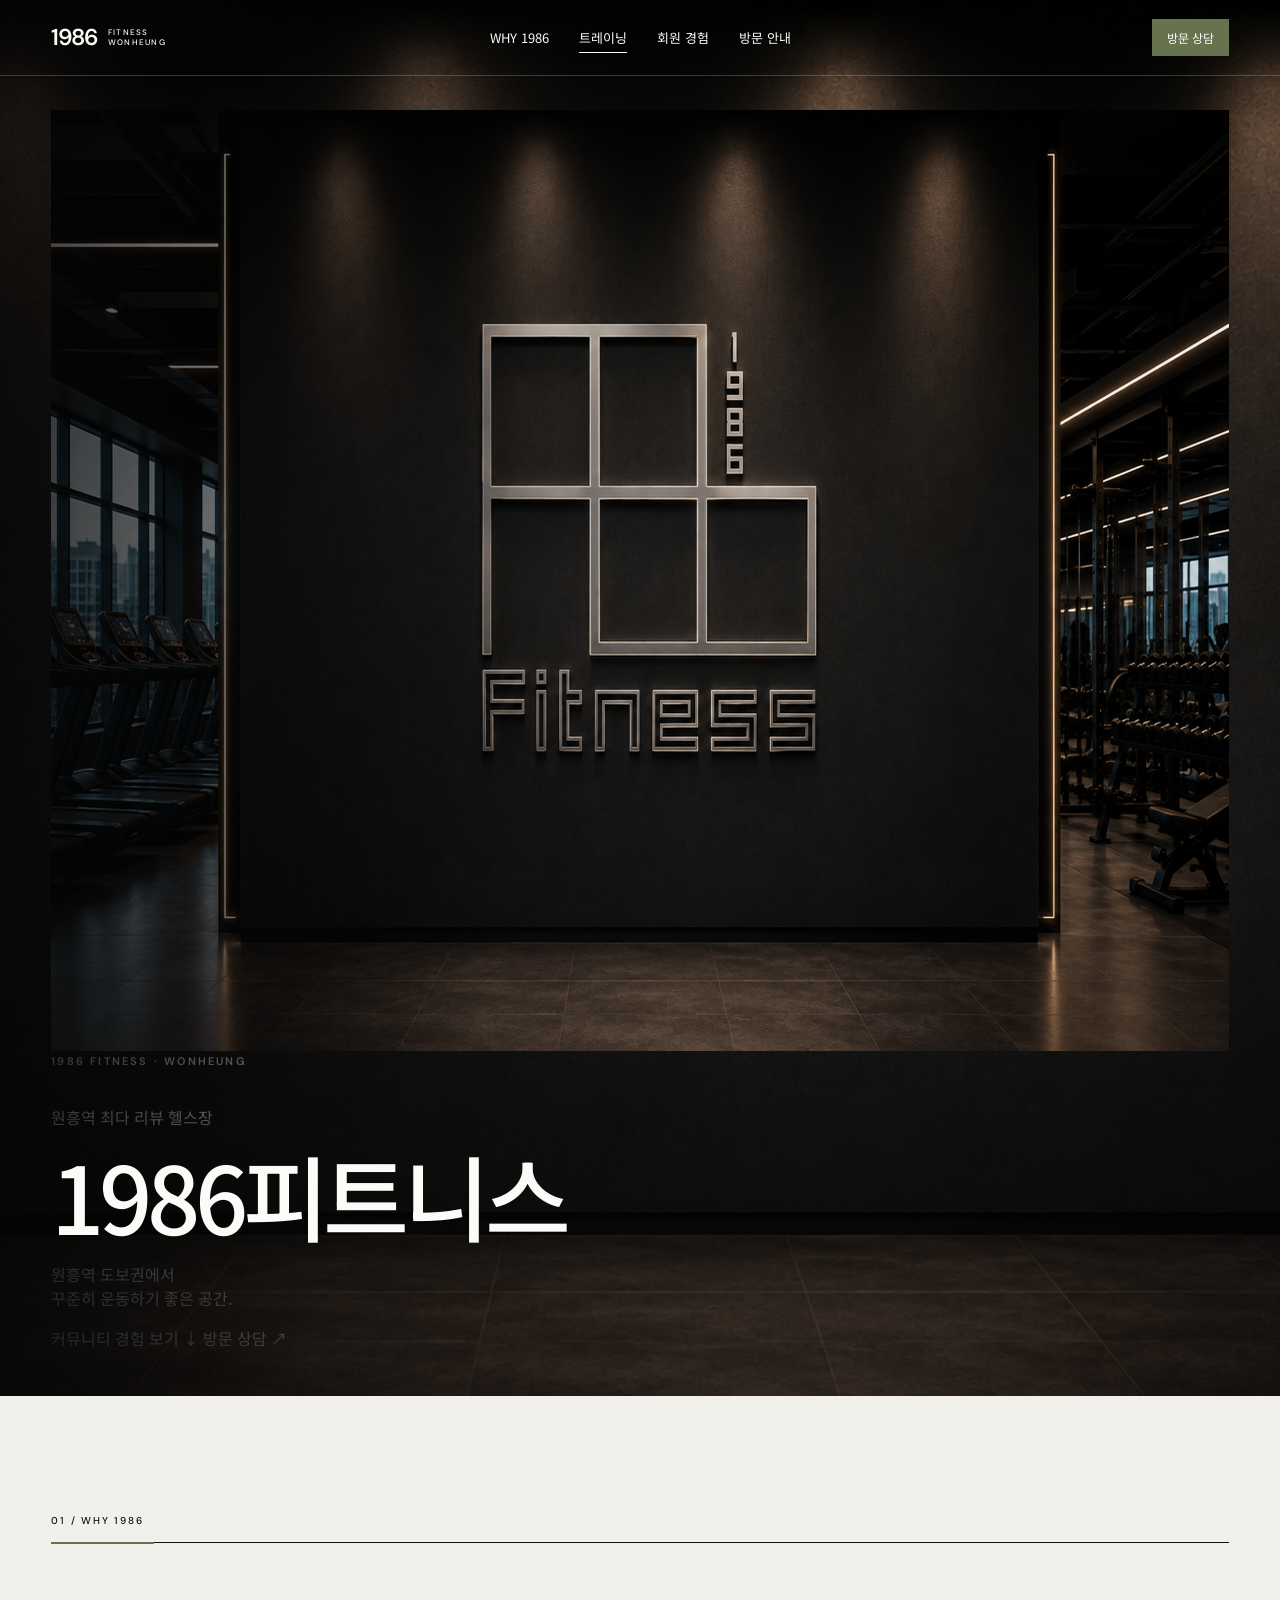
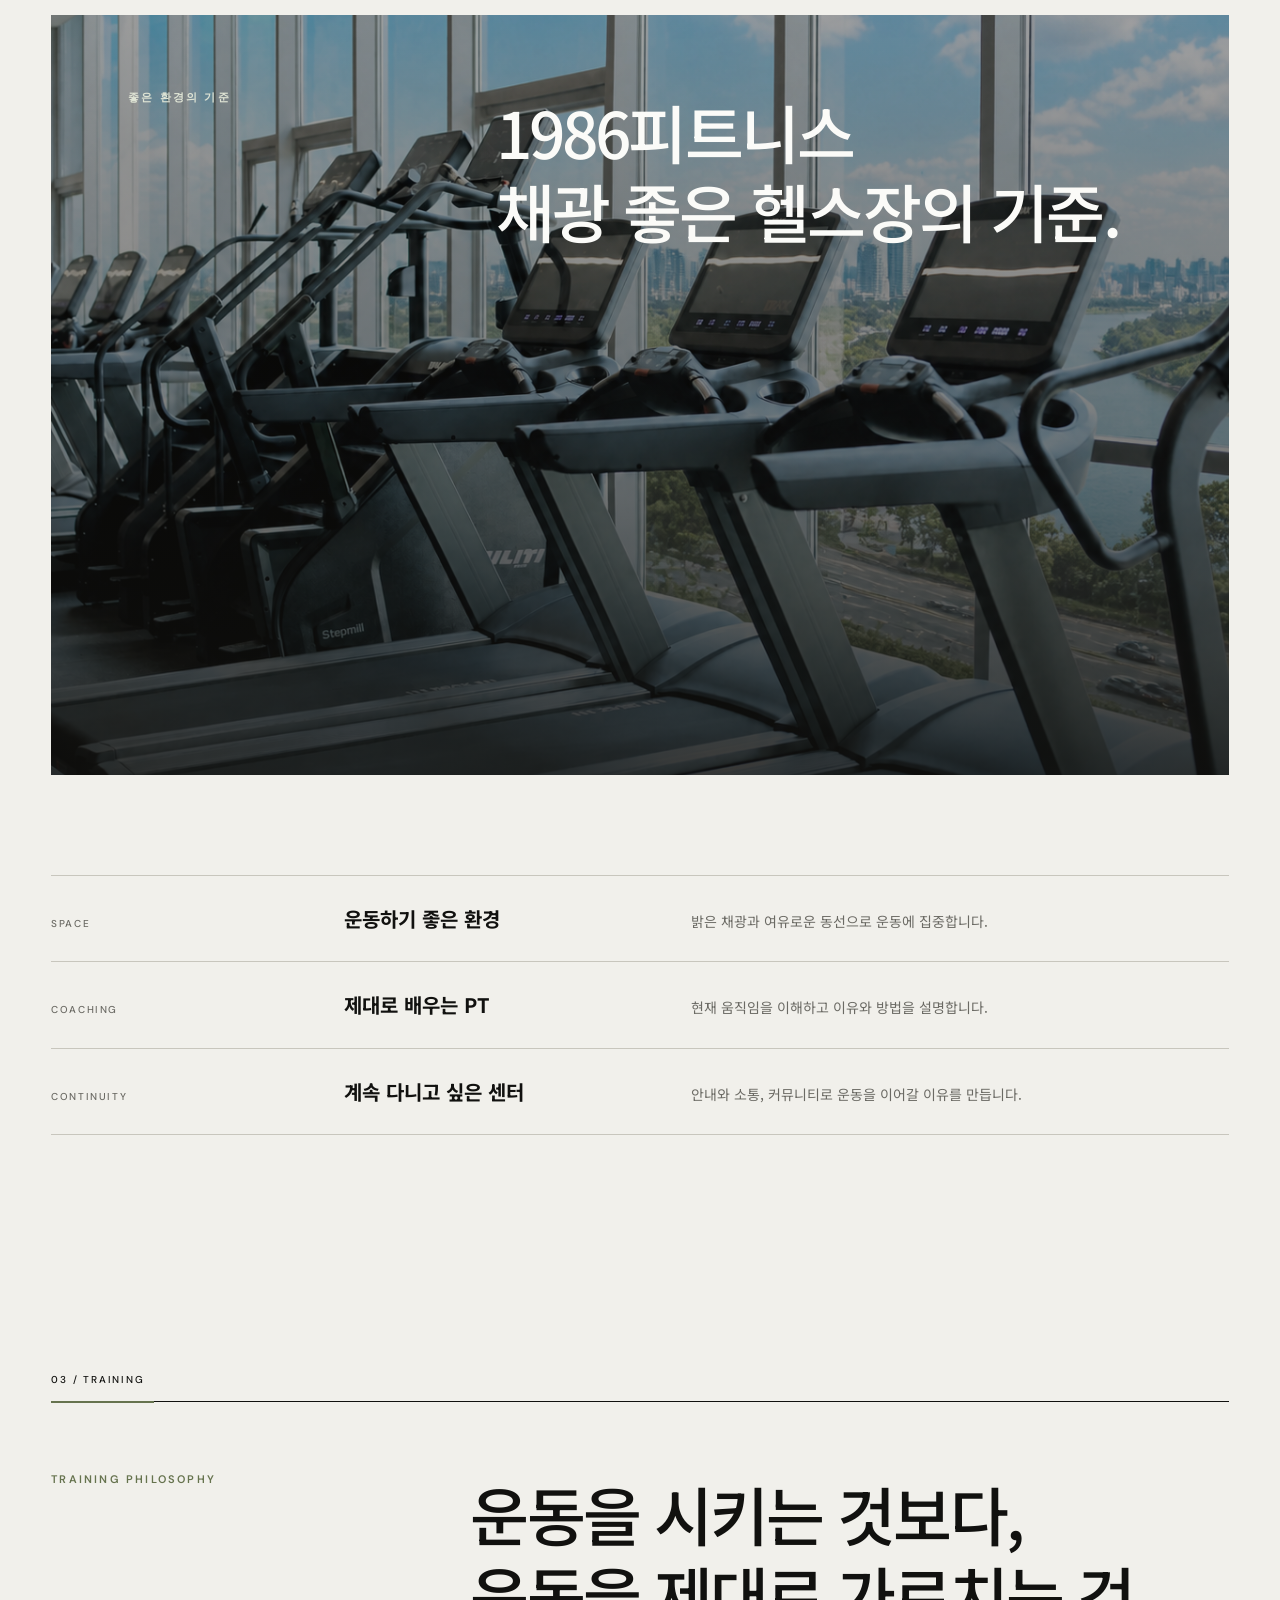
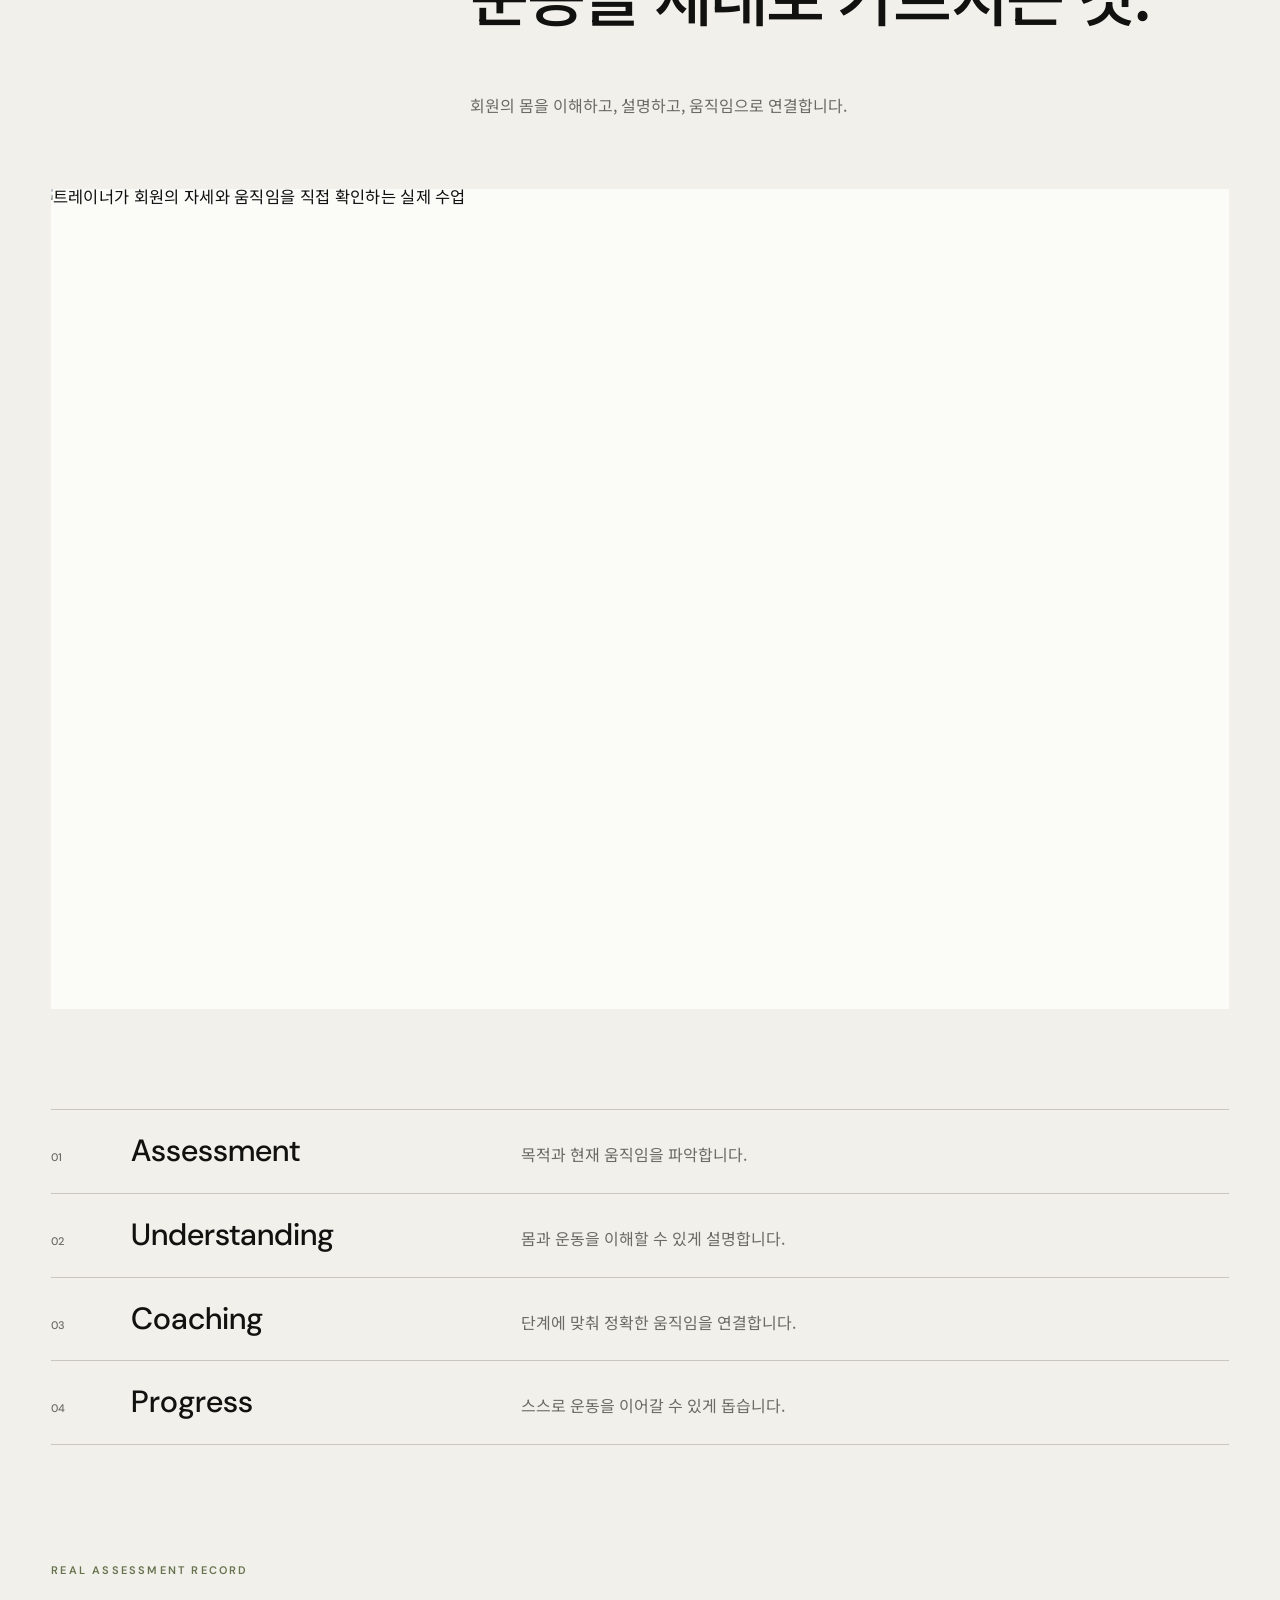
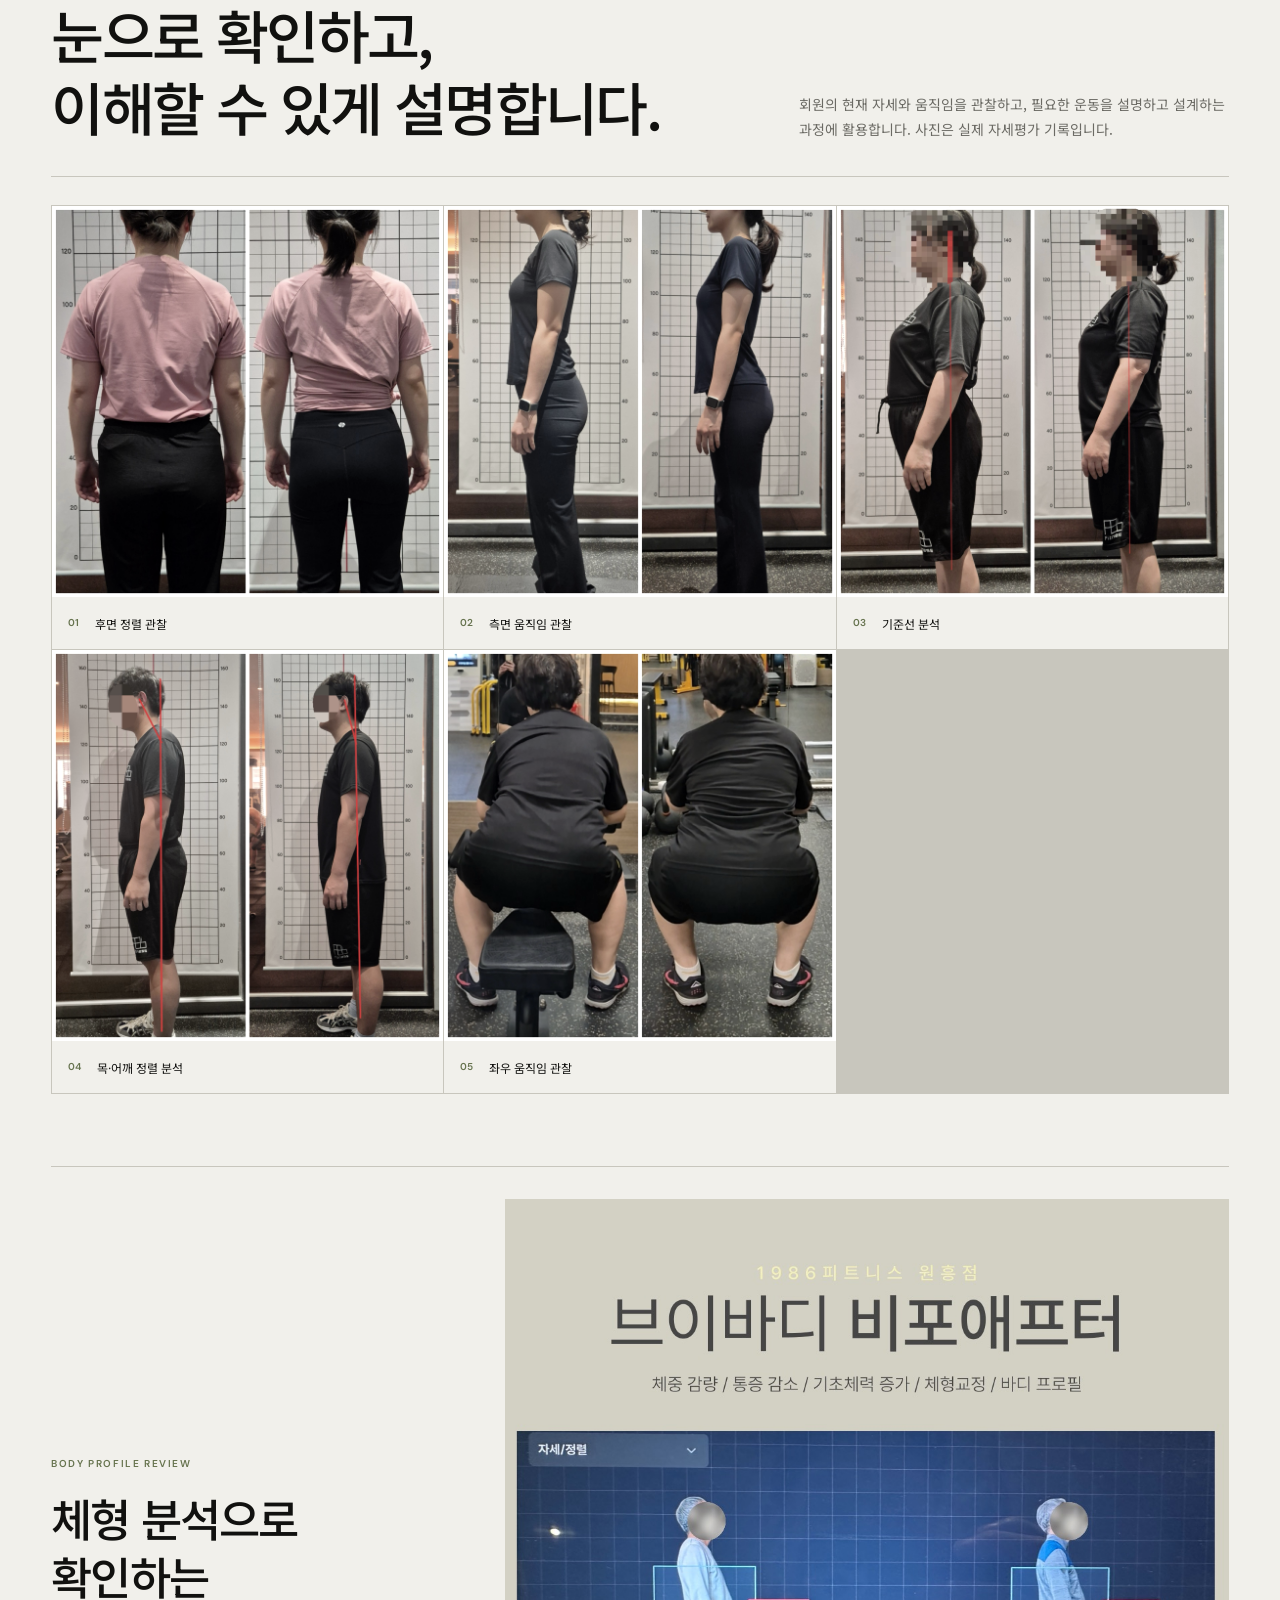
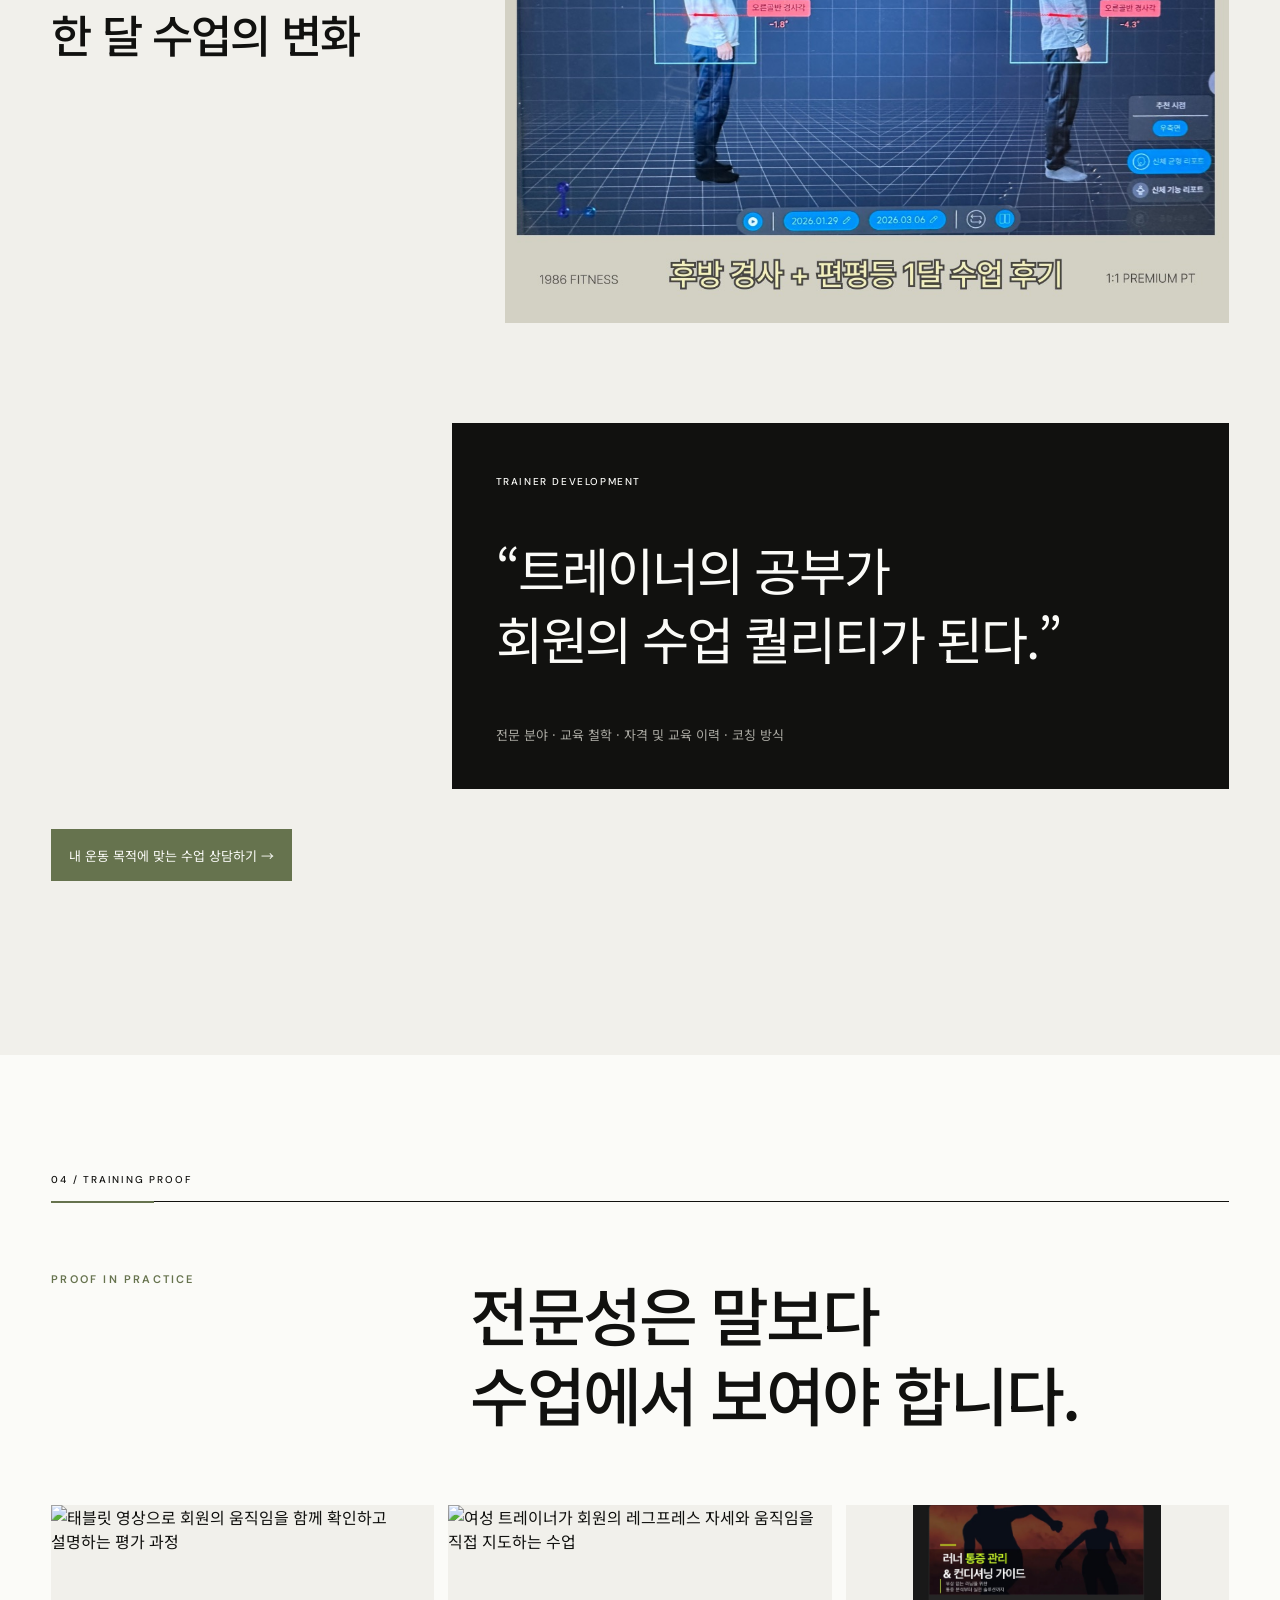
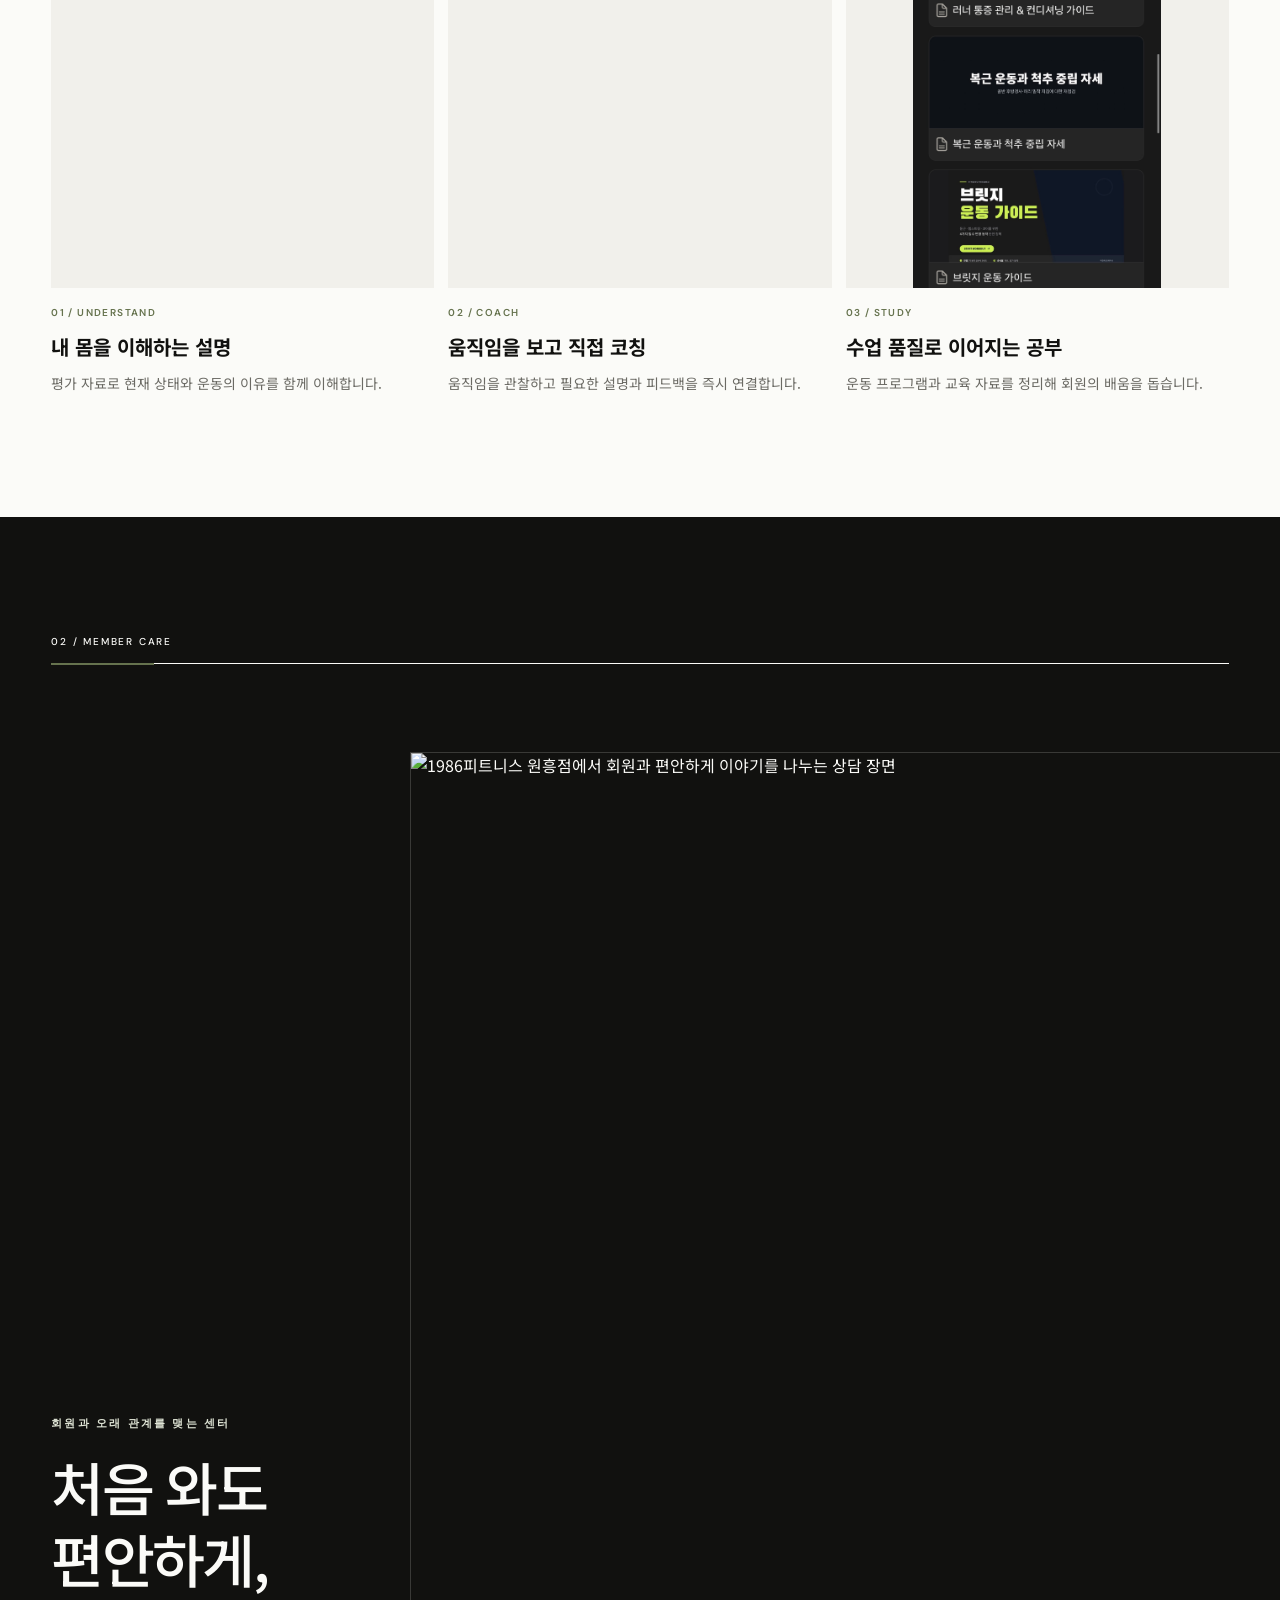
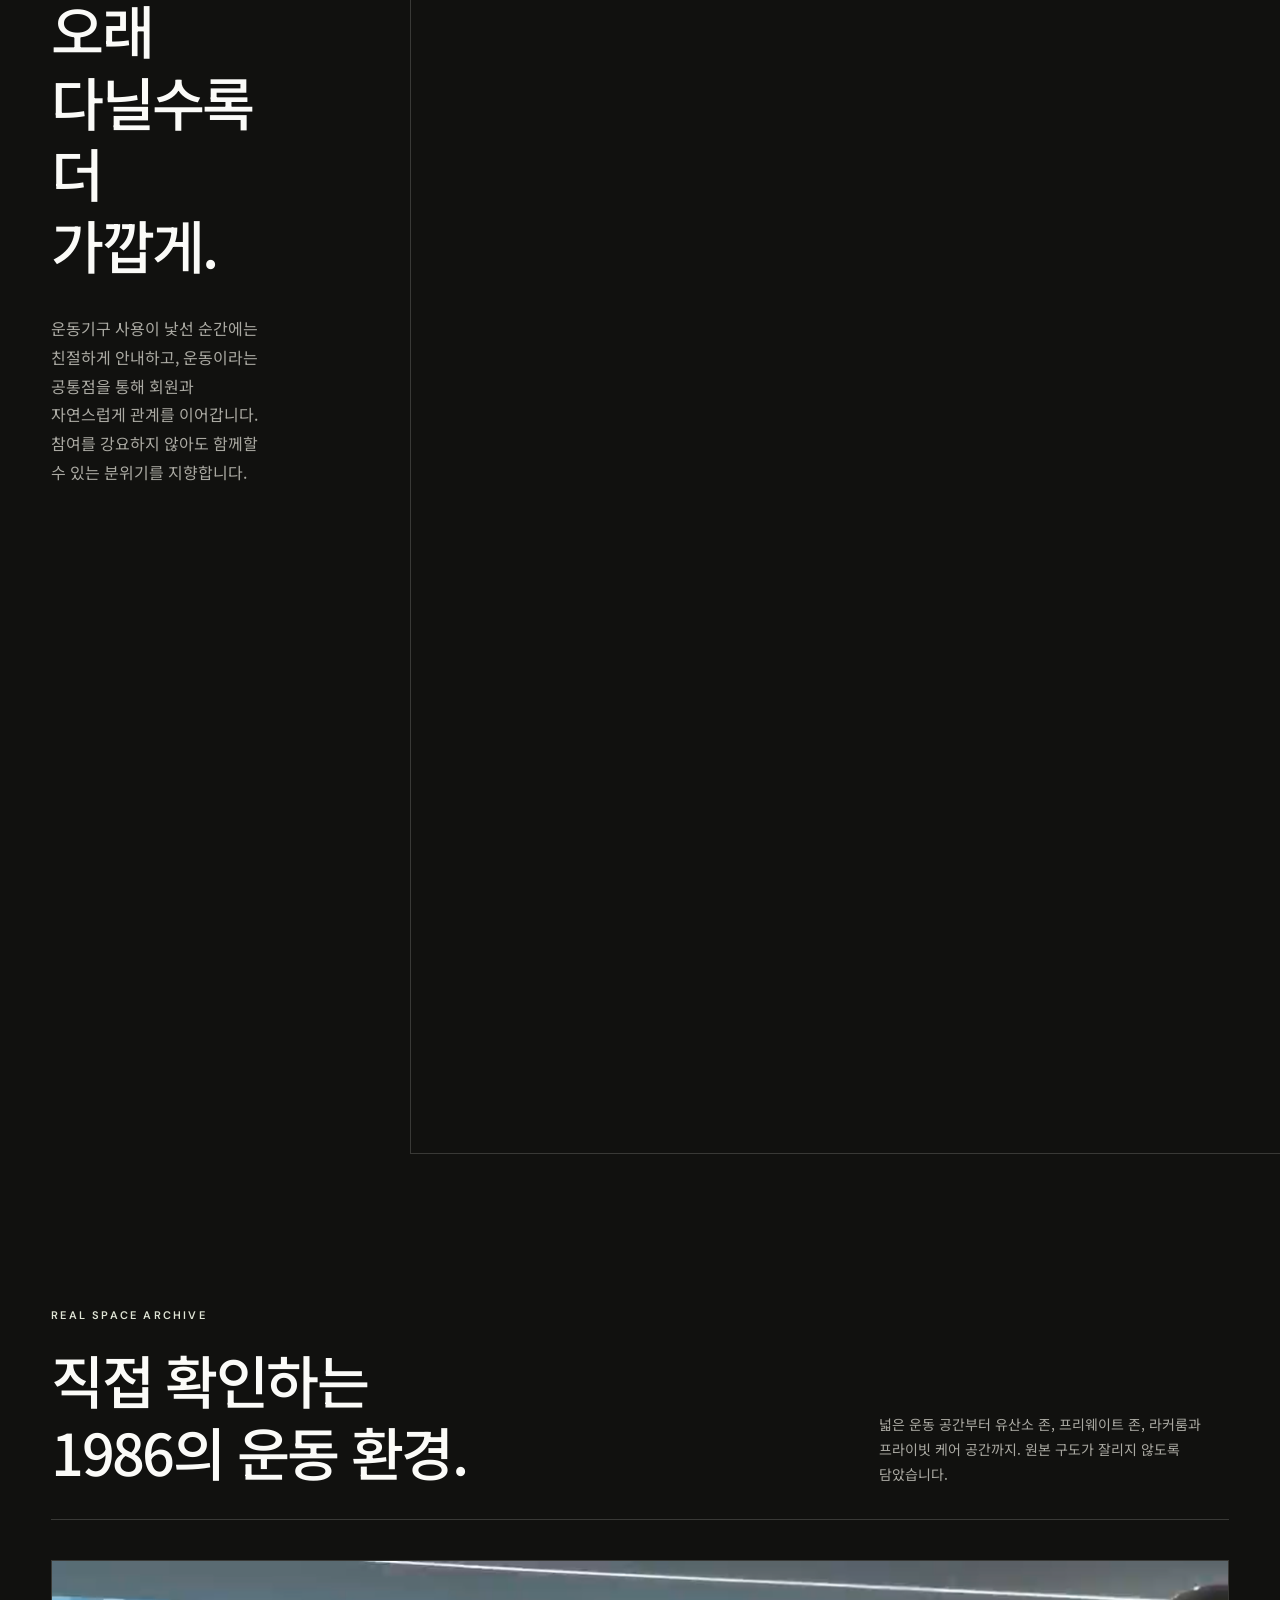
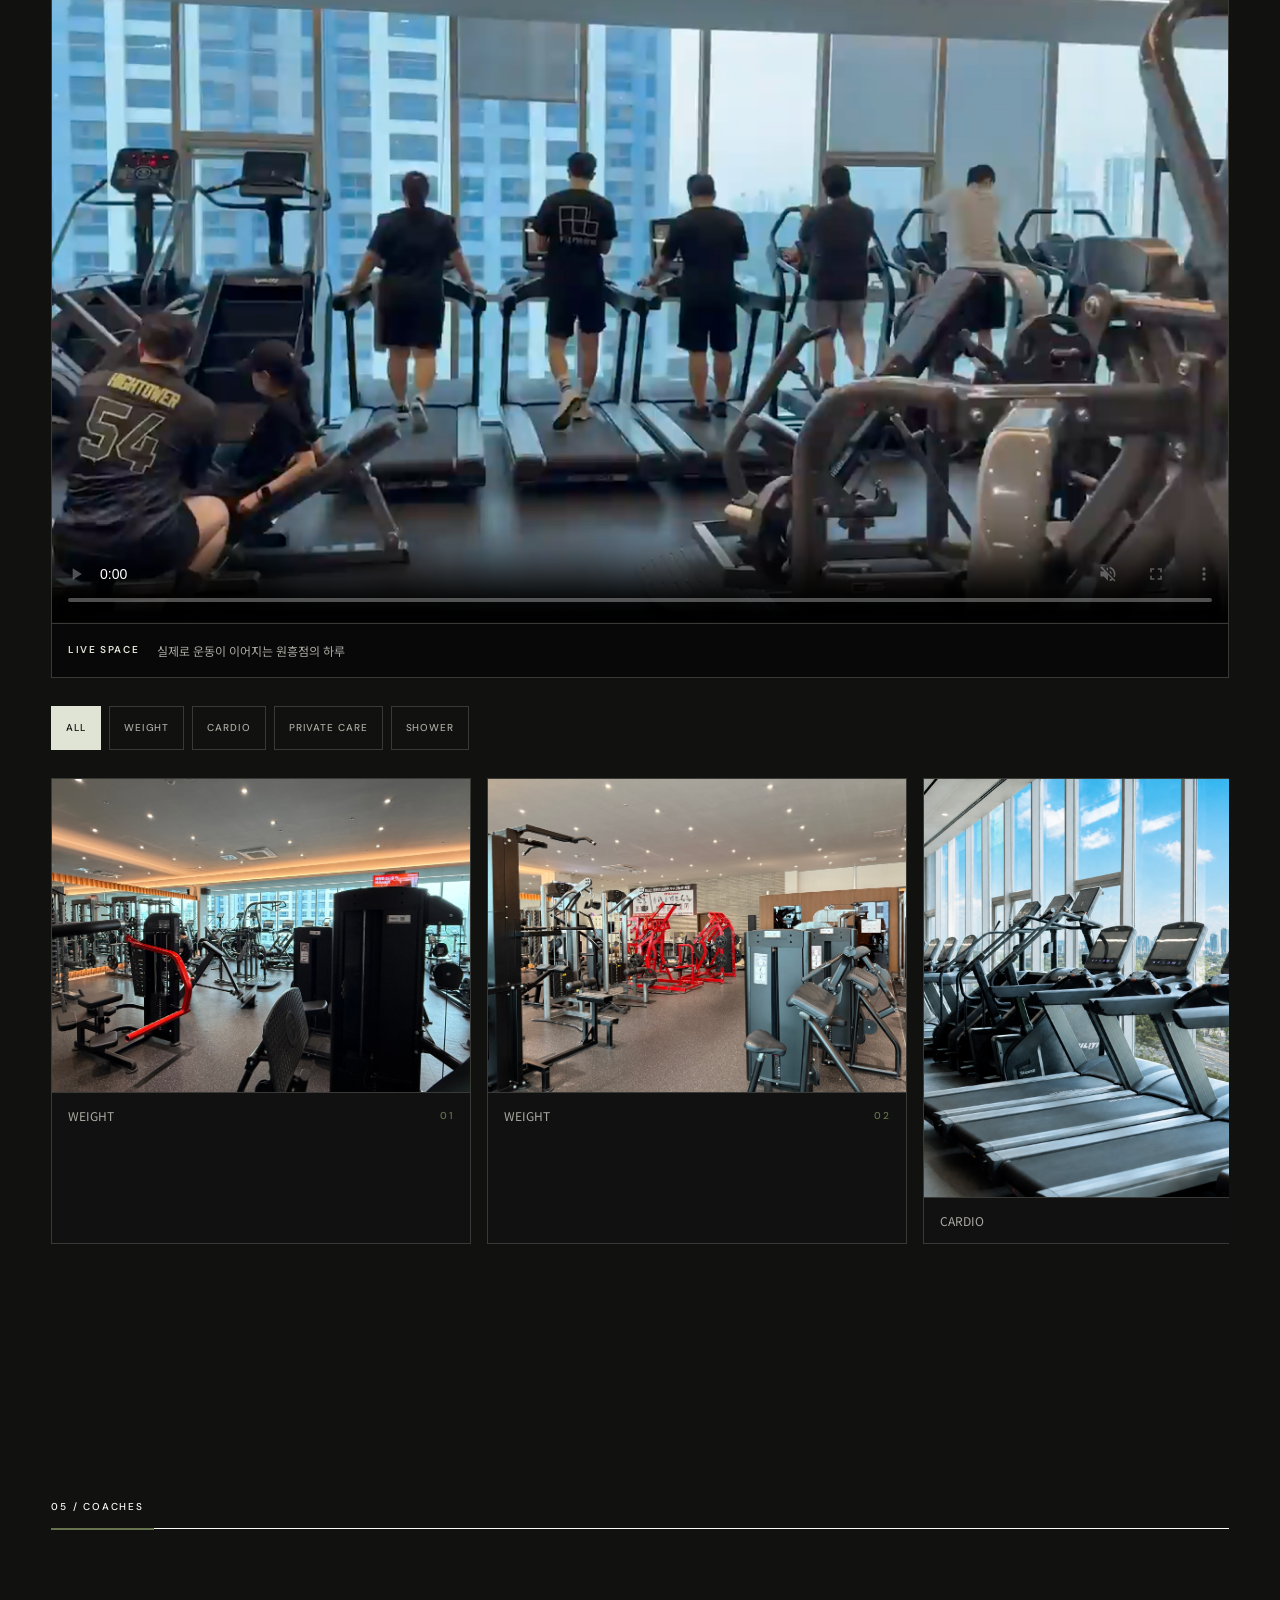
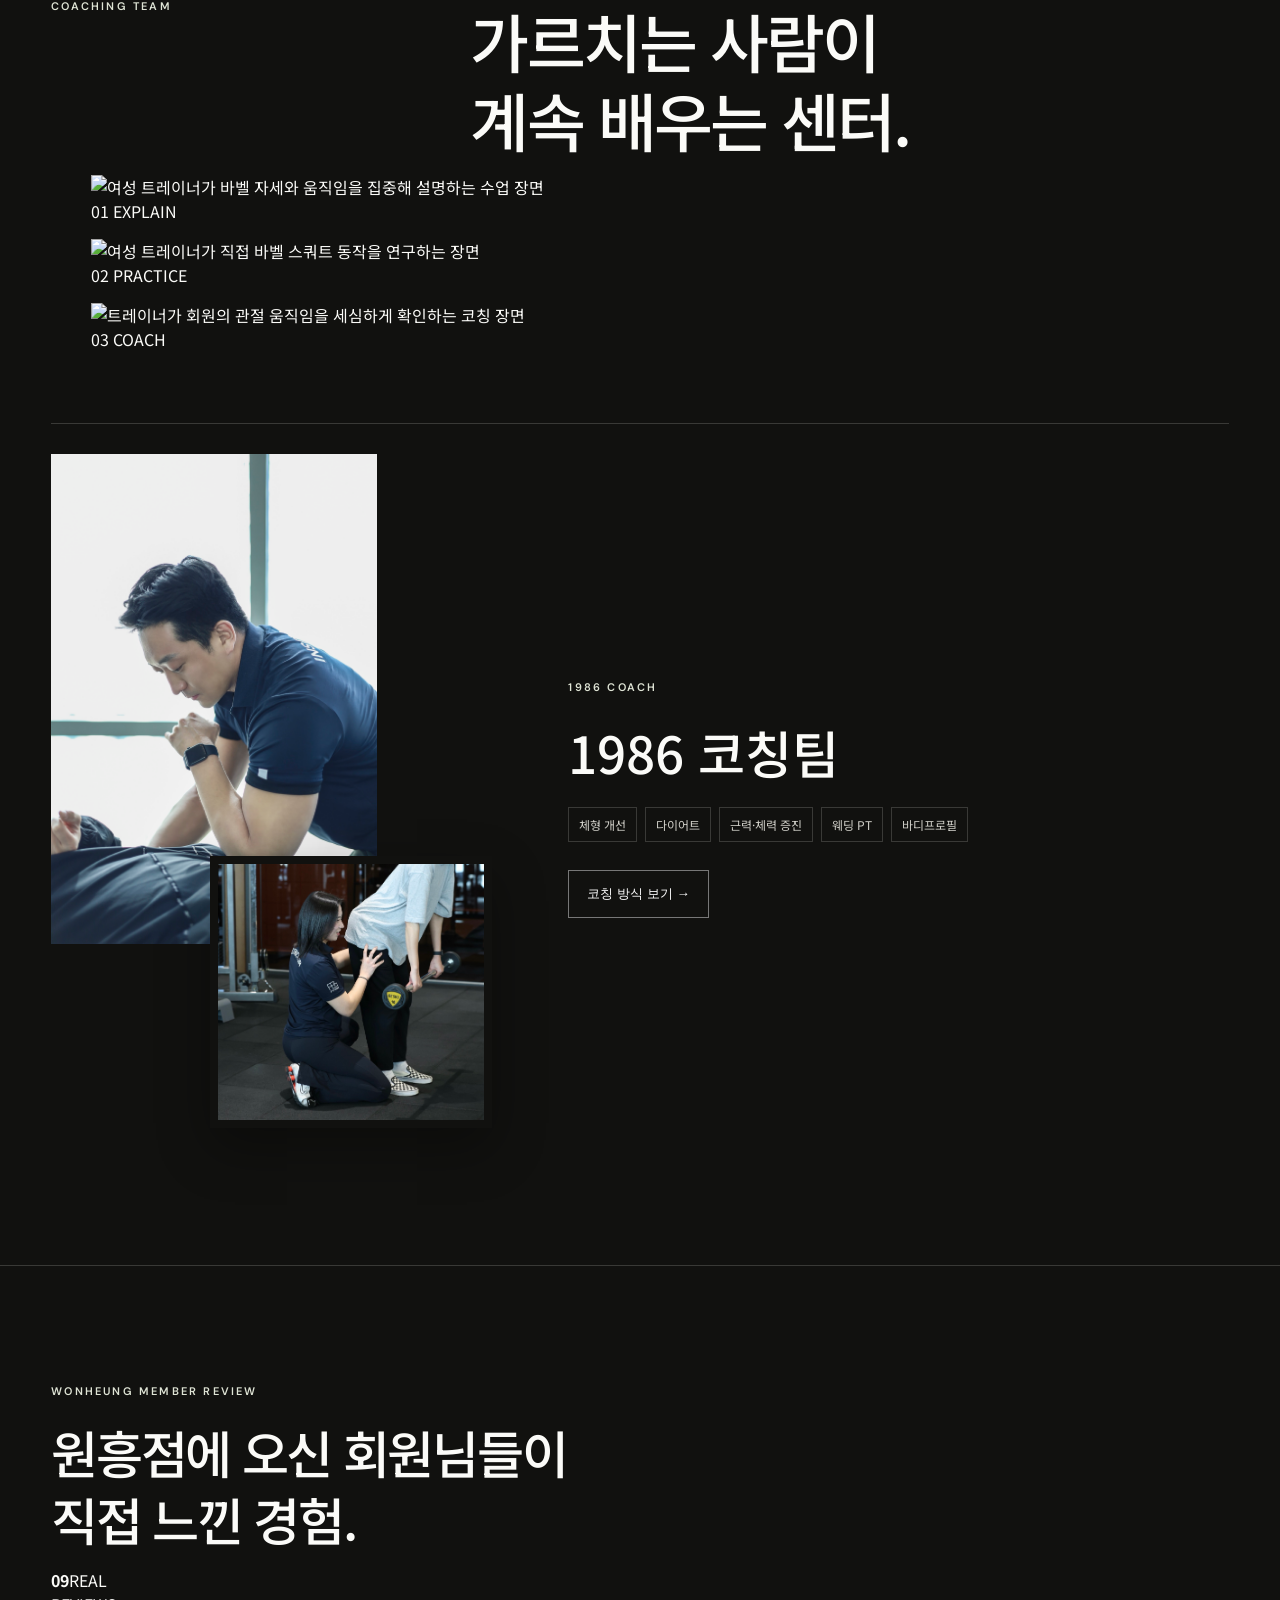
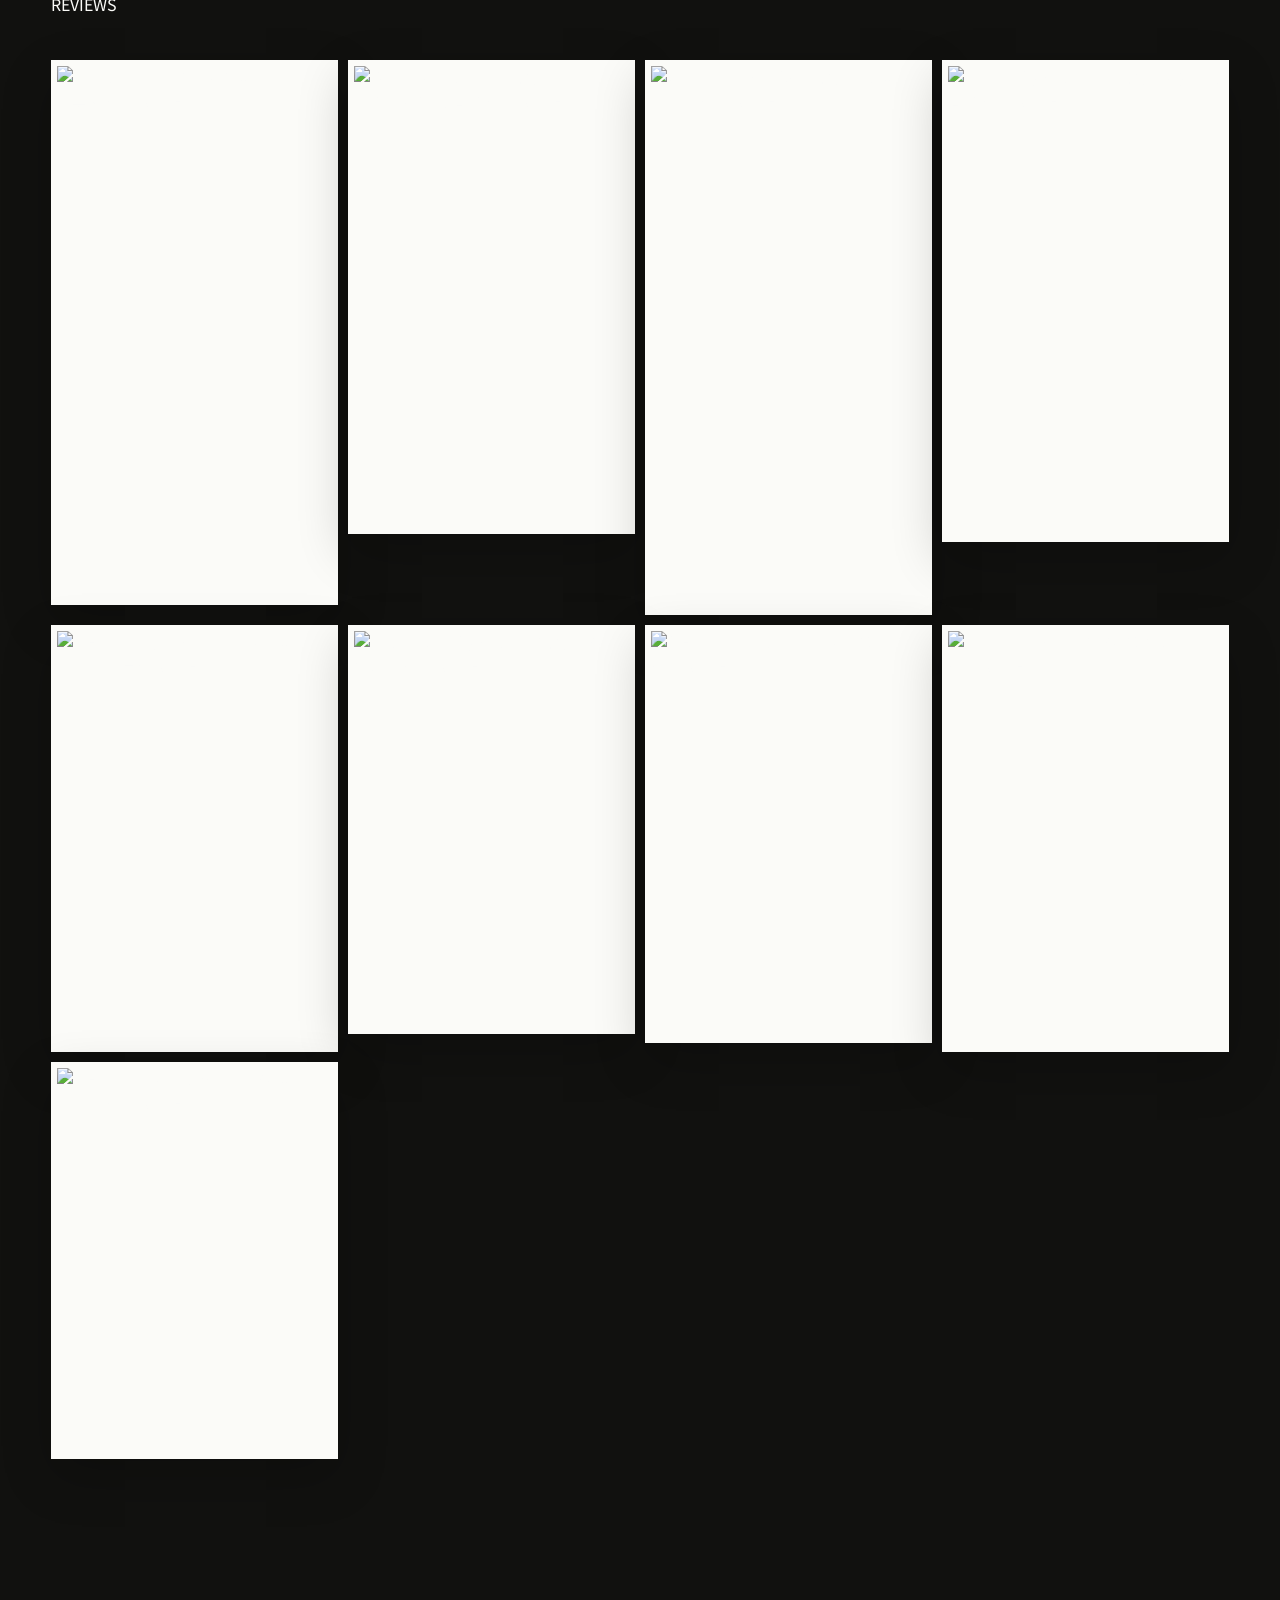
==== commit 9fc18996: "Lead official homepage title with 1986 Fitness brand" ====
--- a/index.html
+++ b/index.html
@@ -3,31 +3,86 @@
 <head>
   <meta charset="utf-8">
   <meta name="viewport" content="width=device-width, initial-scale=1">
+  <meta name="naver-site-verification" content="f1573f703438363dd1ff8c2879f20e792533d0a0">
   <meta name="description" content="시설부터 수업까지, 운동을 제대로 할 수 있는 환경. 원흥역 도보권 1986피트니스에서 실제 공간과 PT 코칭 방식을 확인하세요.">
   <meta name="robots" content="index, follow, max-image-preview:large">
-  <link rel="canonical" href="https://1986fitnessk.github.io/">
-  <link rel="image_src" href="https://1986fitnessk.github.io/assets/social/1986-wonheung-share.jpg">
-  <meta property="og:title" content="느낌좋은 헬스장 1986피트니스 원흥">
+  <link rel="canonical" href="https://wonheung-landing.pages.dev/">
+  <link rel="image_src" href="https://wonheung-landing.pages.dev/assets/social/1986-wonheung-search.jpg">
+  <meta property="og:title" content="1986피트니스 원흥점 | 원흥역 헬스장·PT">
   <meta property="og:description" content="좋은 시설에서 운동하고, 필요하면 제대로 배우고, 오래 다니고 싶은 헬스장.">
   <meta property="og:type" content="website">
   <meta property="og:site_name" content="1986피트니스 원흥">
   <meta property="og:locale" content="ko_KR">
-  <meta property="og:url" content="https://1986fitnessk.github.io/">
-  <meta property="og:image" content="https://1986fitnessk.github.io/assets/social/1986-wonheung-share.jpg">
-  <meta property="og:image:secure_url" content="https://1986fitnessk.github.io/assets/social/1986-wonheung-share.jpg">
+  <meta property="og:url" content="https://wonheung-landing.pages.dev/">
+  <meta property="og:image" content="https://wonheung-landing.pages.dev/assets/social/1986-wonheung-search.jpg">
+  <meta property="og:image:secure_url" content="https://wonheung-landing.pages.dev/assets/social/1986-wonheung-search.jpg">
   <meta property="og:image:type" content="image/jpeg">
   <meta property="og:image:width" content="1200">
-  <meta property="og:image:height" content="630">
-  <meta property="og:image:alt" content="1986피트니스 원흥점 로고와 운동 공간">
+  <meta property="og:image:height" content="900">
+  <meta property="og:image:alt" content="통창과 다양한 운동기구를 갖춘 1986피트니스 원흥점 실제 시설">
   <meta name="twitter:card" content="summary_large_image">
-  <meta name="twitter:title" content="느낌좋은 헬스장 1986피트니스 원흥">
+  <meta name="twitter:title" content="1986피트니스 원흥점 | 원흥역 헬스장·PT">
   <meta name="twitter:description" content="시설부터 수업까지, 운동을 제대로 할 수 있는 환경.">
-  <meta name="twitter:image" content="https://1986fitnessk.github.io/assets/social/1986-wonheung-share.jpg">
+  <meta name="twitter:image" content="https://wonheung-landing.pages.dev/assets/social/1986-wonheung-search.jpg">
+  <meta name="twitter:image:alt" content="통창과 다양한 운동기구를 갖춘 1986피트니스 원흥점 실제 시설">
   <meta name="theme-color" content="#11110f">
-  <title>원흥역 헬스장·PT | 1986피트니스 원흥점</title>
-  <link rel="stylesheet" href="styles.css?v=29">
-  <script type="application/ld+json">{"@context":"https://schema.org","@type":"HealthClub","name":"1986피트니스 원흥점","url":"https://1986fitnessk.github.io/","image":"https://1986fitnessk.github.io/assets/social/1986-wonheung-share.jpg","sameAs":["https://map.naver.com/p/entry/place/1924563634"]}</script>
-  <script src="data/site-config.js?v=1" defer></script><script src="data/trainers.js?v=4" defer></script><script src="data/gallery.js?v=1" defer></script><script src="script.js?v=16" defer></script>
+  <link rel="shortcut icon" href="https://wonheung-landing.pages.dev/favicon.svg" type="image/svg+xml">
+  <title>1986피트니스 원흥점 | 원흥역 헬스장·PT</title>
+  <link rel="stylesheet" href="styles.css?v=42">
+  <script type="application/ld+json">
+  {
+    "@context": "https://schema.org",
+    "@graph": [
+      {
+        "@type": "WebSite",
+        "@id": "https://wonheung-landing.pages.dev/#website",
+        "url": "https://wonheung-landing.pages.dev/",
+        "name": "1986피트니스 원흥점",
+        "inLanguage": "ko-KR"
+      },
+      {
+        "@type": "ImageObject",
+        "@id": "https://wonheung-landing.pages.dev/#primaryimage",
+        "url": "https://wonheung-landing.pages.dev/assets/social/1986-wonheung-search.jpg",
+        "contentUrl": "https://wonheung-landing.pages.dev/assets/social/1986-wonheung-search.jpg",
+        "width": 1200,
+        "height": 900,
+        "caption": "통창과 다양한 운동기구를 갖춘 1986피트니스 원흥점 실제 시설"
+      },
+      {
+        "@type": "WebPage",
+        "@id": "https://wonheung-landing.pages.dev/#webpage",
+        "url": "https://wonheung-landing.pages.dev/",
+        "name": "1986피트니스 원흥점 | 원흥역 헬스장·PT",
+        "description": "시설부터 수업까지, 운동을 제대로 할 수 있는 환경. 원흥역 도보권 1986피트니스에서 실제 공간과 PT 코칭 방식을 확인하세요.",
+        "isPartOf": { "@id": "https://wonheung-landing.pages.dev/#website" },
+        "primaryImageOfPage": { "@id": "https://wonheung-landing.pages.dev/#primaryimage" },
+        "thumbnailUrl": "https://wonheung-landing.pages.dev/assets/social/1986-wonheung-search.jpg",
+        "inLanguage": "ko-KR"
+      },
+      {
+        "@type": "HealthClub",
+        "@id": "https://wonheung-landing.pages.dev/#healthclub",
+        "name": "1986피트니스 원흥점",
+        "url": "https://wonheung-landing.pages.dev/",
+        "image": { "@id": "https://wonheung-landing.pages.dev/#primaryimage" },
+        "telephone": "+82-31-965-1986",
+        "address": {
+          "@type": "PostalAddress",
+          "streetAddress": "삼송로 12 반도유스퀘어 10층",
+          "addressLocality": "고양시 덕양구",
+          "addressRegion": "경기도",
+          "addressCountry": "KR"
+        },
+        "sameAs": [
+          "https://map.naver.com/p/entry/place/1924563634",
+          "http://pf.kakao.com/_TAsAb"
+        ]
+      }
+    ]
+  }
+  </script>
+  <script src="data/site-config.js?v=2" defer></script><script src="data/trainers.js?v=7" defer></script><script src="data/gallery.js?v=2" defer></script><script src="script.js?v=24" defer></script>
 </head>
 <body>
   <a class="skip-link" href="#main">본문으로 바로가기</a>
@@ -48,16 +103,20 @@
   </header>
 
   <main id="main">
-    <section class="hero" id="top" aria-labelledby="hero-title">
-      <p class="eyebrow hero-eyebrow">1986 FITNESS · WONHEUNG</p>
-      <h1 id="hero-title">
-        <span class="hero-title-kicker">원흥역 최다 리뷰 헬스장</span>
-        <span class="hero-title-brand">1986피트니스</span>
-      </h1>
-      <div class="hero-bottom">
-        <p>원흥역 도보권에서<br>꾸준히 운동하기 좋은 공간.</p>
-      </div>
-      <div class="hero-stamp" aria-hidden="true"><span>TRAIN</span><span>LEARN</span><span>CONTINUE</span></div>
+    <section class="hero hero-community" id="top" aria-labelledby="hero-title">
+      <div class="hero-motion-media" aria-hidden="true">
+        <img src="assets/hero/hero-main.png" alt="" width="1672" height="941" fetchpriority="high" decoding="async">
+      </div>
+      <p class="eyebrow hero-community-eyebrow">1986 FITNESS · WONHEUNG</p>
+      <div class="hero-community-copy">
+        <p class="hero-community-proof">원흥역 최다 리뷰 헬스장</p>
+        <h1 id="hero-title">1986피트니스</h1>
+        <p class="hero-community-description">원흥역 도보권에서<br>꾸준히 운동하기 좋은 공간.</p>
+        <div class="hero-community-actions">
+          <a class="hero-community-primary" href="#experience">커뮤니티 경험 보기 <span aria-hidden="true">↓</span></a>
+          <a class="hero-community-secondary" data-consult data-event="hero_consultation" href="#visit">방문 상담 <span aria-hidden="true">↗</span></a>
+        </div>
+      </div>
     </section>
 
     <section class="why section" id="why" aria-labelledby="why-title">
@@ -92,29 +151,49 @@
           <h2 id="space-title">처음 와도 편안하게,<br>오래 다닐수록 더 가깝게.</h2>
           <p>운동기구 사용이 낯선 순간에는 친절하게 안내하고, 운동이라는 공통점을 통해 회원과 자연스럽게 관계를 이어갑니다. 참여를 강요하지 않아도 함께할 수 있는 분위기를 지향합니다.</p>
         </div>
-        <div class="area-diagram" aria-label="친절한 회원 안내와 자연스럽게 함께하는 커뮤니티">
-          <div class="area area-indoor"><strong>CARE</strong><span>운동 수준에 맞춘<br>친절한 안내와 소통</span></div>
-          <div class="area area-terrace"><strong>WITH</strong><span>부담 없이 함께하는<br>피트니스 커뮤니티</span></div>
-          <div class="area-plus" aria-hidden="true">+</div>
-        </div>
+        <figure class="area-diagram member-care-visual">
+          <img src="assets/consultation/visit-consultation.jpeg" alt="1986피트니스 원흥점에서 회원과 편안하게 이야기를 나누는 상담 장면" width="1500" height="2000" loading="lazy" decoding="async">
+          <figcaption>
+            <span><strong>CARE</strong>운동 수준에 맞춘 친절한 안내</span>
+            <span><strong>WITH</strong>부담 없이 이어지는 소통</span>
+          </figcaption>
+        </figure>
       </div>
       <div class="member-reviews" aria-labelledby="member-reviews-title">
         <div class="member-reviews-head">
-          <p class="eyebrow">Wonheung member review</p>
-          <h3 id="member-reviews-title">원흥점에 오신 회원님들이<br>직접 느낀 경험.</h3>
+          <div>
+            <p class="eyebrow">Wonheung member review</p>
+            <h3 id="member-reviews-title">원흥점에 오신 회원님들이<br>직접 느낀 경험.</h3>
+          </div>
+          <p class="review-count"><strong>09</strong><span>REAL<br>REVIEWS</span></p>
         </div>
         <div class="member-review-grid" aria-label="원흥점 실제 회원 리뷰">
           <figure class="member-review-card">
-            <img src="assets/reviews/member-review-01.jpeg" alt="시설과 기구, 편안한 운동 경험을 담은 실제 회원 리뷰" width="335" height="700" loading="lazy" decoding="async">
-          </figure>
-          <figure class="member-review-card">
-            <img src="assets/reviews/member-review-02.jpeg" alt="깔끔한 시설과 친절한 안내를 담은 실제 회원 리뷰" width="336" height="573" loading="lazy" decoding="async">
-          </figure>
-          <figure class="member-review-card">
-            <img src="assets/reviews/member-review-03.jpeg" alt="PT 수업과 친절한 트레이너 경험을 담은 실제 회원 리뷰" width="296" height="841" loading="lazy" decoding="async">
-          </figure>
-          <figure class="member-review-card">
-            <img src="assets/reviews/member-review-04.jpeg" alt="시설 관리와 편안한 이용 경험을 담은 실제 회원 리뷰" width="298" height="658" loading="lazy" decoding="async">
+            <img src="assets/reviews/member-review-2026-01.jpeg" alt="시설과 가격, 친절한 안내에 만족한 원흥점 실제 회원 리뷰" width="335" height="649" loading="lazy" decoding="async">
+          </figure>
+          <figure class="member-review-card">
+            <img src="assets/reviews/member-review-2026-02.jpeg" alt="깔끔한 시설과 다양한 운동기구, 친절한 안내를 담은 실제 회원 리뷰" width="337" height="566" loading="lazy" decoding="async">
+          </figure>
+          <figure class="member-review-card">
+            <img src="assets/reviews/member-review-2026-03.jpeg" alt="체계적인 PT와 자세한 운동 설명에 만족한 실제 회원 리뷰" width="344" height="679" loading="lazy" decoding="async">
+          </figure>
+          <figure class="member-review-card">
+            <img src="assets/reviews/member-review-2026-04.jpeg" alt="깨끗한 샤워실과 쾌적한 운동 분위기를 담은 실제 회원 리뷰" width="334" height="570" loading="lazy" decoding="async">
+          </figure>
+          <figure class="member-review-card">
+            <img src="assets/reviews/member-review-2026-05.jpeg" alt="합리적인 이용료와 쾌적한 시설에 만족한 재등록 회원 리뷰" width="334" height="504" loading="lazy" decoding="async">
+          </figure>
+          <figure class="member-review-card">
+            <img src="assets/reviews/member-review-2026-06.jpeg" alt="프라이빗한 샤워실과 넓은 운동 공간을 추천한 실제 회원 리뷰" width="343" height="495" loading="lazy" decoding="async">
+          </figure>
+          <figure class="member-review-card">
+            <img src="assets/reviews/member-review-2026-07.jpeg" alt="합리적인 가격과 쾌적한 시설을 소개한 실제 회원 리뷰" width="338" height="499" loading="lazy" decoding="async">
+          </figure>
+          <figure class="member-review-card">
+            <img src="assets/reviews/member-review-2026-08.jpeg" alt="다양한 기구와 넓은 공간을 추천한 실제 회원 리뷰" width="340" height="513" loading="lazy" decoding="async">
+          </figure>
+          <figure class="member-review-card">
+            <img src="assets/reviews/member-review-2026-09.jpeg" alt="편리한 부대시설과 웨이트 공간에 만족한 실제 회원 리뷰" width="334" height="468" loading="lazy" decoding="async">
           </figure>
         </div>
       </div>
@@ -138,11 +217,15 @@
           <figure class="facility-card"><img src="assets/facility/facility-004.jpeg" alt="여유로운 동선을 갖춘 웨이트 공간" loading="lazy" decoding="async"><figcaption>웨이트 동선 <span>02</span></figcaption></figure>
           <figure class="facility-card"><img src="assets/facility/facility-005.jpeg" alt="여러 종류의 웨이트 머신이 배치된 운동 공간" loading="lazy" decoding="async"><figcaption>머신 라인 <span>03</span></figcaption></figure>
           <figure class="facility-card"><img src="assets/facility/facility-007.jpeg" alt="레드 포인트 머신과 넓은 바닥 동선이 보이는 웨이트 존" loading="lazy" decoding="async"><figcaption>웨이트 존 <span>04</span></figcaption></figure>
-          <figure class="facility-card"><img src="assets/facility/facility-008.jpeg" alt="케이블 머신과 거울이 배치된 운동 공간" loading="lazy" decoding="async"><figcaption>케이블 존 <span>05</span></figcaption></figure>
-          <figure class="facility-card"><img src="assets/facility/facility-009.jpeg" alt="운동 평가와 관리를 위한 프라이빗 케어 공간" loading="lazy" decoding="async"><figcaption>프라이빗 케어 <span>06</span></figcaption></figure>
-          <figure class="facility-card"><img src="assets/facility/facility-010.jpeg" alt="개인 라커와 개별 샤워 공간으로 이어지는 동선" loading="lazy" decoding="async"><figcaption>라커 및 샤워 동선 <span>07</span></figcaption></figure>
-          <figure class="facility-card"><img src="assets/facility/facility-011.jpeg" alt="칸막이 좌석이 마련된 편안한 상담 공간" loading="lazy" decoding="async"><figcaption>상담 공간 <span>08</span></figcaption></figure>
-          <figure class="facility-card"><img src="assets/facility/facility-012.jpeg" alt="밝고 넓은 라커룸 내부" loading="lazy" decoding="async"><figcaption>라커룸 <span>09</span></figcaption></figure>
+          <figure class="facility-card"><img src="assets/facility/facility-021.jpeg" alt="거울 앞에 다양한 웨이트 머신이 정돈된 원흥점 머신 존" loading="lazy" decoding="async"><figcaption>머신 존 <span>05</span></figcaption></figure>
+          <figure class="facility-card"><img src="assets/facility/facility-022.jpeg" alt="조명과 전면 거울이 설치된 원흥점 프리웨이트 공간" loading="lazy" decoding="async"><figcaption>프리웨이트 <span>06</span></figcaption></figure>
+          <figure class="facility-card"><img src="assets/facility/facility-023.jpeg" alt="통창과 다양한 근력 운동 기구가 보이는 원흥점 웨이트 플로어" loading="lazy" decoding="async"><figcaption>웨이트 플로어 <span>07</span></figcaption></figure>
+          <figure class="facility-card"><img src="assets/facility/facility-024.jpeg" alt="레드 프리미엄 머신이 배치된 원흥점 웨이트 공간" loading="lazy" decoding="async"><figcaption>프리미엄 머신 <span>08</span></figcaption></figure>
+          <figure class="facility-card"><img src="assets/facility/facility-008.jpeg" alt="케이블 머신과 거울이 배치된 운동 공간" loading="lazy" decoding="async"><figcaption>케이블 존 <span>09</span></figcaption></figure>
+          <figure class="facility-card"><img src="assets/facility/facility-009.jpeg" alt="운동 평가와 관리를 위한 프라이빗 케어 공간" loading="lazy" decoding="async"><figcaption>프라이빗 케어 <span>10</span></figcaption></figure>
+          <figure class="facility-card"><img src="assets/facility/facility-010.jpeg" alt="개인 라커와 개별 샤워 공간으로 이어지는 동선" loading="lazy" decoding="async"><figcaption>라커 및 샤워 동선 <span>11</span></figcaption></figure>
+          <figure class="facility-card"><img src="assets/facility/facility-011.jpeg" alt="칸막이 좌석이 마련된 편안한 상담 공간" loading="lazy" decoding="async"><figcaption>상담 공간 <span>12</span></figcaption></figure>
+          <figure class="facility-card"><img src="assets/facility/facility-012.jpeg" alt="밝고 넓은 라커룸 내부" loading="lazy" decoding="async"><figcaption>라커룸 <span>13</span></figcaption></figure>
         </div>
       </div>
     </section>
@@ -155,7 +238,7 @@
         <p>회원의 몸을 이해하고, 설명하고, 움직임으로 연결합니다.</p>
       </div>
       <figure class="training-main-visual">
-        <img src="assets/training/coach-movement-assessment.jpeg" alt="트레이너가 회원의 자세와 움직임을 직접 확인하는 실제 수업" width="1600" height="2000" loading="lazy" decoding="async">
+        <img src="assets/training/coach-posture-guidance.jpeg" alt="트레이너가 회원의 자세와 움직임을 직접 확인하는 실제 수업" width="1600" height="2000" loading="lazy" decoding="async">
       </figure>
       <ol class="training-flow">
         <li><span>01</span><strong>Assessment</strong><p>목적과 현재 움직임을 파악합니다.</p></li>
@@ -212,12 +295,21 @@
       <div class="section-index">04 / TRAINING PROOF</div>
       <div class="proof-heading"><p class="eyebrow">PROOF IN PRACTICE</p><h2 id="proof-title">전문성은 말보다<br>수업에서 보여야 합니다.</h2></div>
       <div class="proof-cards">
-        <article><img src="assets/training/assessment-line-01.jpeg" width="1600" height="1600" alt="기준선을 활용한 실제 자세평가 자료" loading="lazy"><span>01 / UNDERSTAND</span><h3>내 몸을 이해하는 설명</h3><p>평가 자료로 현재 상태와 운동의 이유를 함께 이해합니다.</p></article>
-        <article><img src="assets/training/coach-machine-guidance.jpeg" width="1330" height="2000" alt="트레이너가 머신 운동 자세를 관찰하고 직접 설명하는 실제 수업" loading="lazy"><span>02 / COACH</span><h3>움직임을 보고 직접 코칭</h3><p>움직임을 관찰하고 필요한 설명과 피드백을 즉시 연결합니다.</p></article>
+        <article><img src="assets/training/movement-video-review.jpeg" width="2000" height="1500" alt="태블릿 영상으로 회원의 움직임을 함께 확인하고 설명하는 평가 과정" loading="lazy"><span>01 / UNDERSTAND</span><h3>내 몸을 이해하는 설명</h3><p>평가 자료로 현재 상태와 운동의 이유를 함께 이해합니다.</p></article>
+        <article><img src="assets/training/coach-leg-press.jpeg" width="2000" height="2000" alt="여성 트레이너가 회원의 레그프레스 자세와 움직임을 직접 지도하는 수업" loading="lazy"><span>02 / COACH</span><h3>움직임을 보고 직접 코칭</h3><p>움직임을 관찰하고 필요한 설명과 피드백을 즉시 연결합니다.</p></article>
         <article><img src="assets/wellness/weekly-letter-training.jpeg" width="1179" height="1820" alt="1986 코칭팀이 제작한 운동 교육 자료" loading="lazy"><span>03 / STUDY</span><h3>수업 품질로 이어지는 공부</h3><p>운동 프로그램과 교육 자료를 정리해 회원의 배움을 돕습니다.</p></article>
-      </div><blockquote class="proof-quote">“트레이너의 공부가<br>회원의 수업 퀄리티가 된다.”</blockquote>
-    </section>
-    <section class="coaches section section-dark" id="coaches" aria-labelledby="coaches-title"><div class="section-index">05 / COACHES</div><div class="coaches-heading"><p class="eyebrow">COACHING TEAM</p><h2 id="coaches-title">가르치는 사람이<br>계속 배우는 센터.</h2></div><div class="coach-list" data-coach-list></div></section>
+      </div>
+    </section>
+    <section class="coaches section section-dark" id="coaches" aria-labelledby="coaches-title">
+      <div class="section-index">05 / COACHES</div>
+      <div class="coaches-heading"><p class="eyebrow">COACHING TEAM</p><h2 id="coaches-title">가르치는 사람이<br>계속 배우는 센터.</h2></div>
+      <div class="coaches-learning-gallery" aria-label="1986 코칭팀이 배우고 가르치는 실제 장면">
+        <figure><img src="assets/training/coach-barbell-explanation.jpeg" alt="여성 트레이너가 바벨 자세와 움직임을 집중해 설명하는 수업 장면" width="1330" height="2000" loading="lazy" decoding="async"><figcaption><span>01</span> EXPLAIN</figcaption></figure>
+        <figure><img src="assets/training/coach-barbell-practice.jpeg" alt="여성 트레이너가 직접 바벨 스쿼트 동작을 연구하는 장면" width="2000" height="1330" loading="lazy" decoding="async"><figcaption><span>02</span> PRACTICE</figcaption></figure>
+        <figure><img src="assets/training/coach-joint-check.jpeg" alt="트레이너가 회원의 관절 움직임을 세심하게 확인하는 코칭 장면" width="1643" height="2000" loading="lazy" decoding="async"><figcaption><span>03</span> COACH</figcaption></figure>
+      </div>
+      <div class="coach-list" data-coach-list></div>
+    </section>
     <section class="experience section section-dark" id="experience" aria-labelledby="experience-title">
       <div class="section-index">04 / MEMBER EXPERIENCE</div>
       <div class="experience-feature">
@@ -242,7 +334,7 @@
           <h2 id="continuity-title">등록하고 혼자 운동하다<br>떠나는 공간이 되지 않도록.</h2>
           <p>러닝머신에서 시작해 창릉천까지. 함께 뛰고 서로의 속도를 응원하며 운동을 계속할 이유를 만드는 1986의 러닝 커뮤니티입니다.</p>
         </div>
-        <div class="continuity-visual" role="img" aria-label="러닝머신에서 함께 달리는 1986피트니스 러닝머신크루"></div>
+        <div class="continuity-visual" role="img" aria-label="1986피트니스에서 함께 런지 운동에 참여하는 회원들"></div>
       </div>
       <ol class="continuity-track">
         <li><span>START</span><strong>운동을 시작하고</strong></li>
@@ -276,13 +368,24 @@
         <p class="eyebrow">원흥역 도보권</p>
         <h2 id="visit-title">직접 방문해서<br>운동할 환경을 확인해보세요.</h2>
         <p>일상 속에서 꾸준히 방문하기 좋은 위치와 운동 환경을 직접 살펴보고, 필요한 상담을 편안하게 받아보세요.</p>
+        <dl class="visit-details" aria-label="1986피트니스 원흥점 운영 정보">
+          <div><dt>ADDRESS</dt><dd data-site-address>경기 고양시 덕양구 삼송로 12 반도유스퀘어 10층 1986피트니스 원흥점</dd></div>
+          <div><dt>HOURS</dt><dd><span data-site-weekday-hours>평일 06:00–23:00</span><br><span data-site-weekend-hours>주말·공휴일 07:00–21:00</span></dd></div>
+          <div><dt>CLOSED</dt><dd data-site-closed-days>매월 둘째 일요일 · 신정 · 설날/추석 당일</dd></div>
+          <div><dt>PARKING</dt><dd data-site-parking>최대 2시간 지원</dd></div>
+        </dl>
+        <div class="visit-contact-grid" aria-label="상담 및 위치 안내">
+          <a data-phone data-event="call_click" href="tel:0319651986">전화 문의 <strong data-site-phone>031-965-1986</strong></a>
+          <a data-kakao data-event="kakao_consultation" href="http://pf.kakao.com/_TAsAb">카카오톡 상담 <span aria-hidden="true">↗</span></a>
+          <a data-map data-event="map_click" href="https://map.naver.com/p/entry/place/1924563634">지도에서 위치 보기 <span aria-hidden="true">↗</span></a>
+        </div>
       </div>
       <div class="visit-media">
         <figure class="visit-visual">
-          <img src="assets/facility/visit-entrance.jpeg" alt="1986피트니스 원흥점 입구의 밝은 조명과 창가 모습" width="3024" height="3024" loading="lazy" decoding="async">
+          <img src="assets/facility/visit-entrance.jpeg" alt="1986피트니스 원흥점 입구의 밝은 조명 로고와 창가 모습" width="3024" height="3024" loading="lazy" decoding="async">
         </figure>
         <div class="visit-actions">
-          <a class="primary-button" href="https://map.naver.com/p/entry/place/1924563634?placePath=%2Fticket%3FabtExp%3DNEW-PLACE-SEARCH%3A3%26entry%3Dpll%26fromNxList%3Dtrue%26fromPanelNum%3D1%26additionalHeight%3D76%26timestamp%3D202608191153%26locale%3Dko%26svcName%3Dmap_pcv5&amp;placeSearchOption=abtExp%3DNEW-PLACE-SEARCH%253A3%26entry%3Dpll%26fromNxList%3Dtrue&amp;searchType=place&amp;c=15.00,0,0,0,dh" target="_blank" rel="noopener noreferrer">방문 상담하기 <span aria-hidden="true">↗</span></a>
+          <a class="primary-button" data-consult data-event="naver_booking" href="#visit">네이버로 방문 상담 예약하기 <span aria-hidden="true">↗</span></a>
         </div>
       </div>
     </section>
@@ -304,10 +407,14 @@
   <footer>
     <div class="footer-brand"><strong>1986</strong><span>FITNESS<br>WONHEUNG</span></div>
     <p>운동을 시작하는 곳에서,<br>운동이 계속되는 곳으로.</p>
+    <div class="footer-information">
+      <p data-site-address>경기 고양시 덕양구 삼송로 12 반도유스퀘어 10층 1986피트니스 원흥점</p>
+      <p><a data-phone href="tel:0319651986" data-site-phone>031-965-1986</a><span aria-hidden="true"> · </span><a data-consultation-phone href="tel:01026979682">010-2697-9682</a></p>
+      <p><span data-site-weekday-hours>평일 06:00–23:00</span> / <span data-site-weekend-hours>주말·공휴일 07:00–21:00</span></p>
+    </div>
     <p class="copyright">© 1986 FITNESS WONHEUNG</p>
   </footer>
 
   <div class="mobile-sticky-cta"><a data-consult data-event="visit_consultation" href="#visit">방문 상담</a><a data-phone data-event="call_click" href="#visit" aria-disabled="true">전화 문의</a></div>
-  <dialog class="coach-dialog" data-coach-dialog><button type="button" data-dialog-close aria-label="닫기">×</button><div data-dialog-content></div></dialog>
 </body>
 </html>
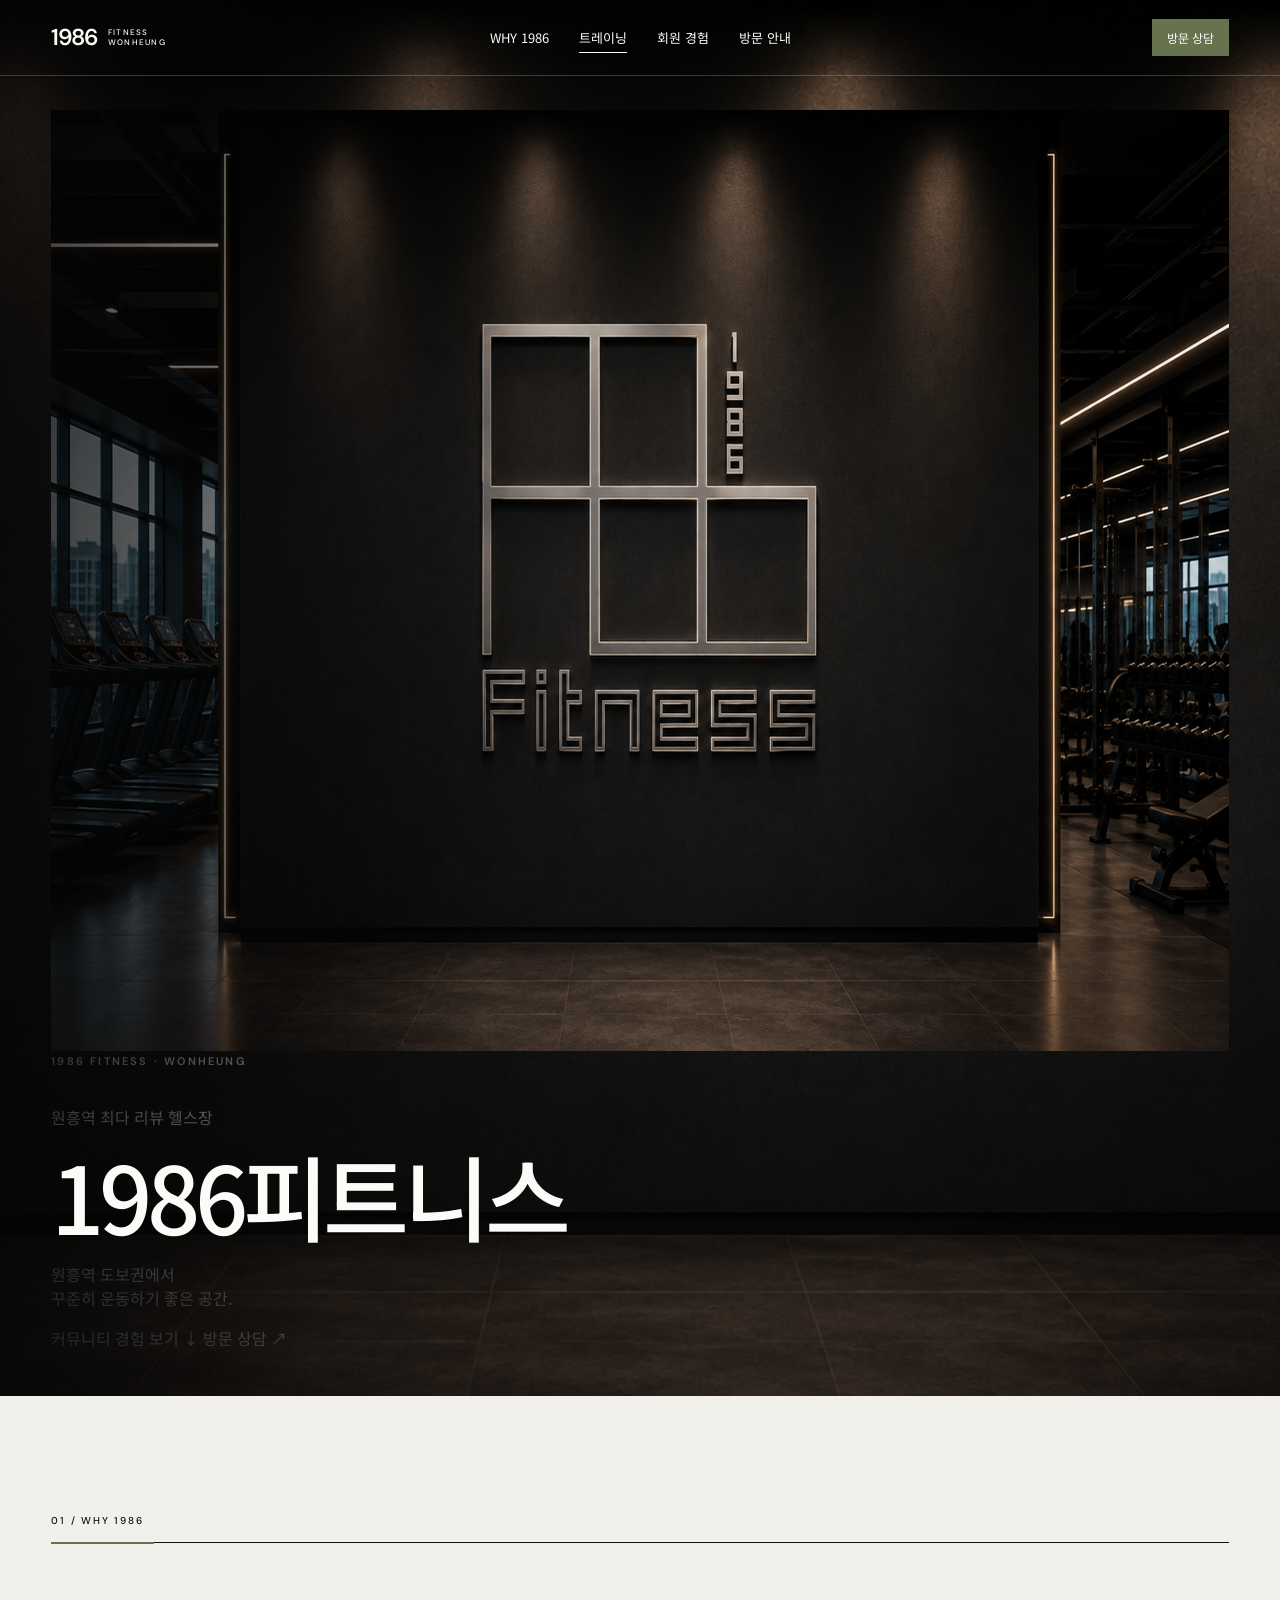
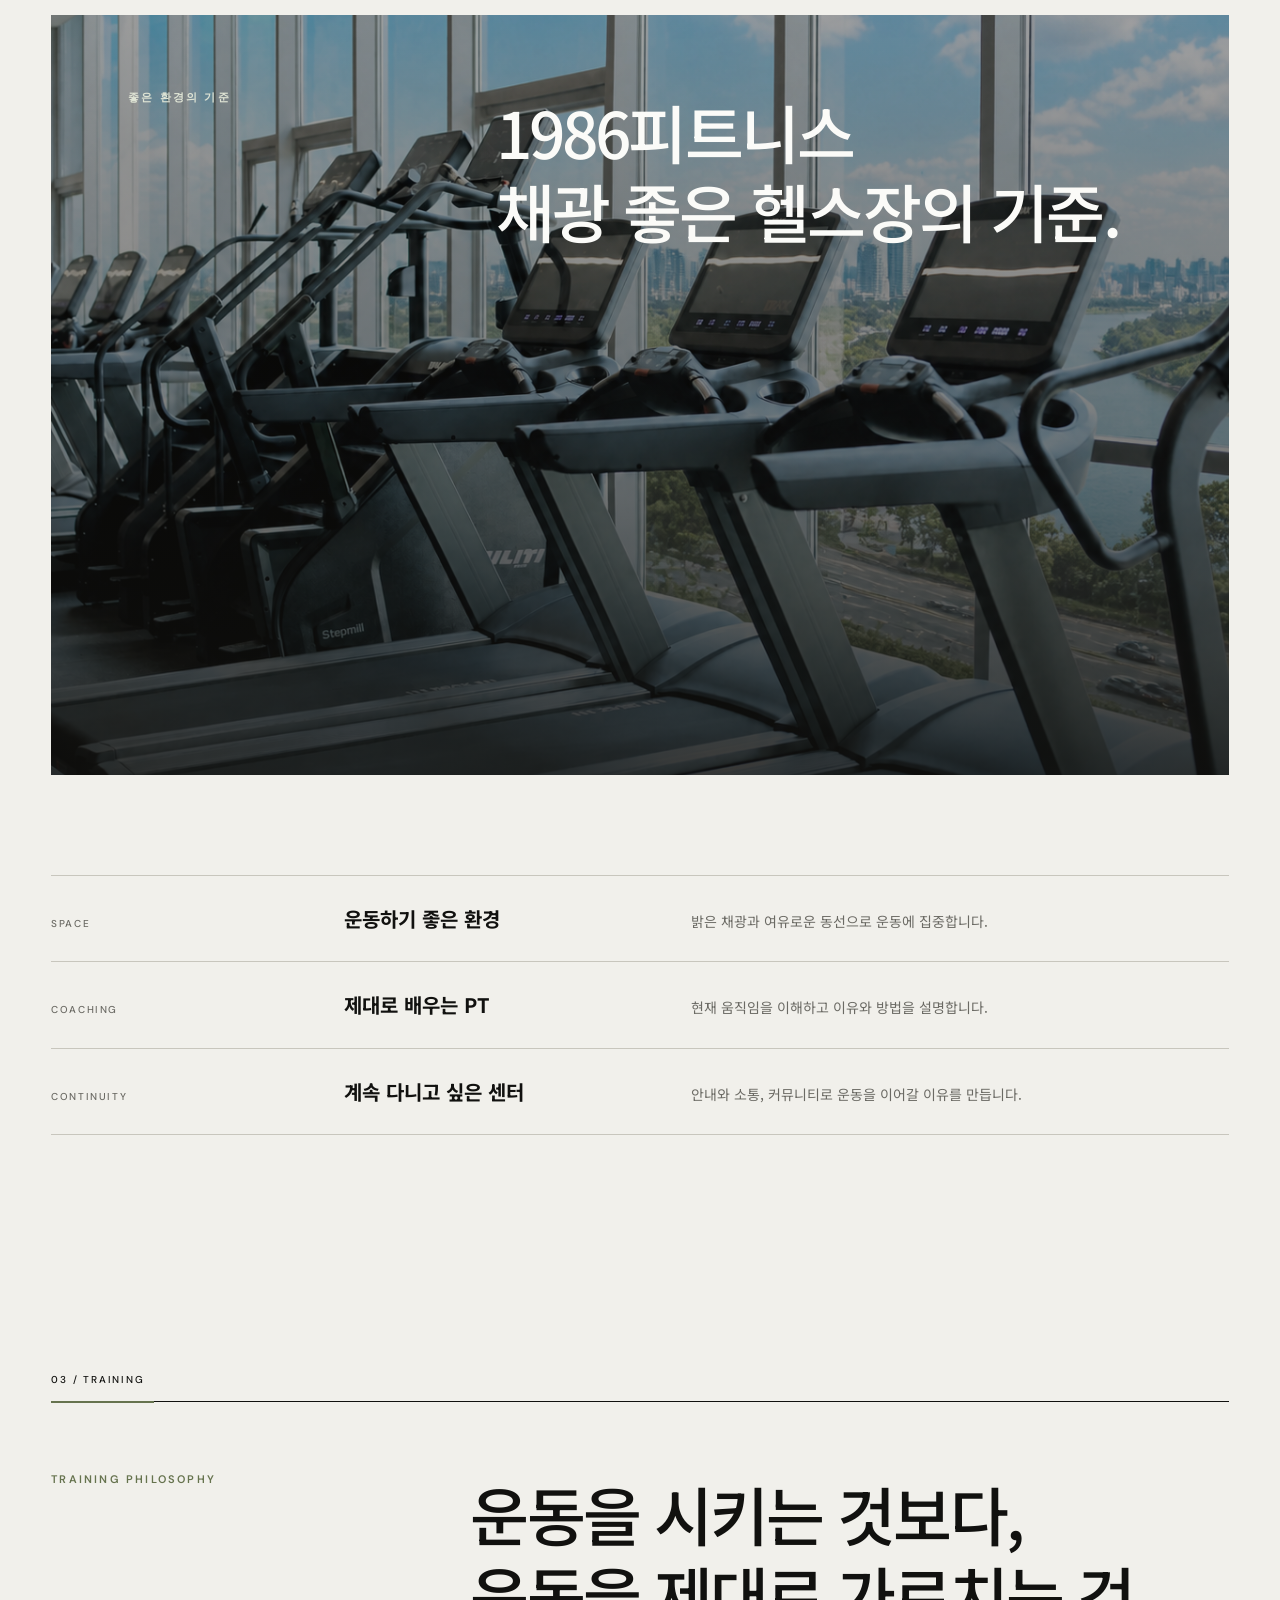
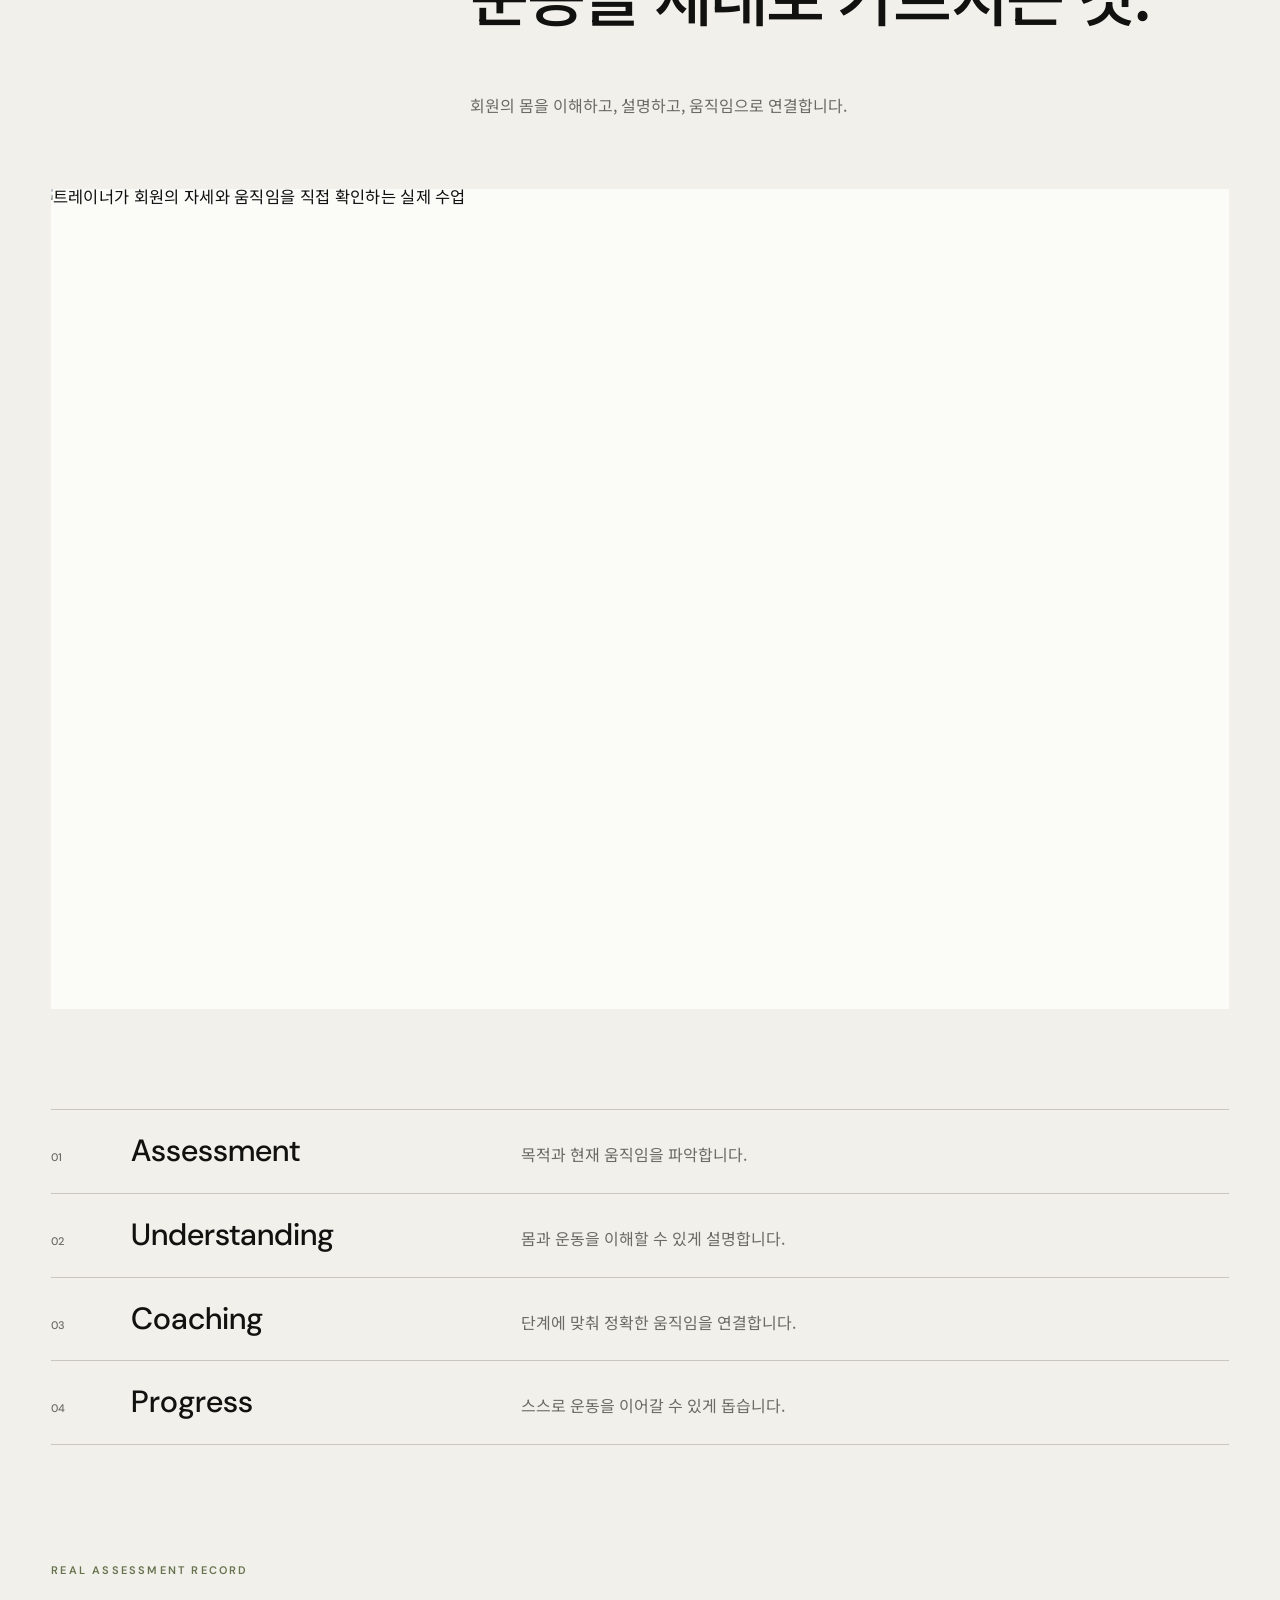
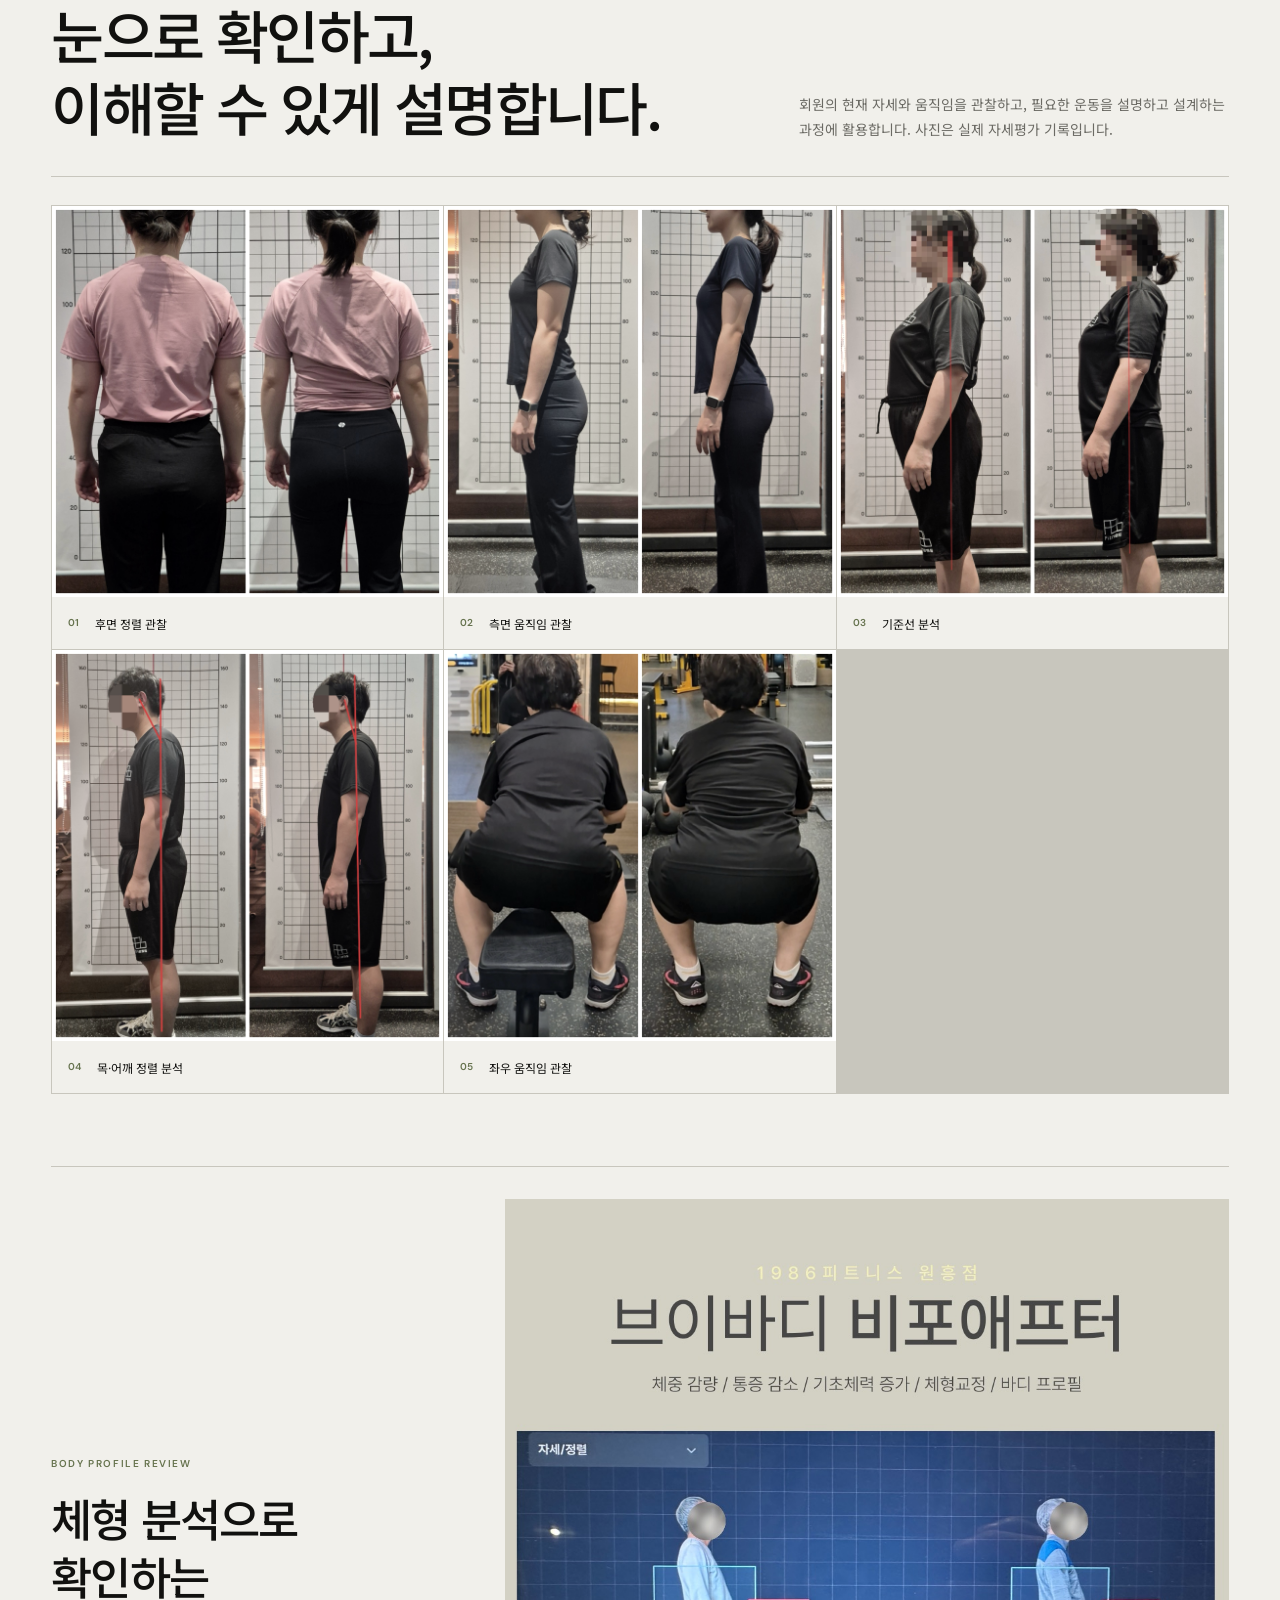
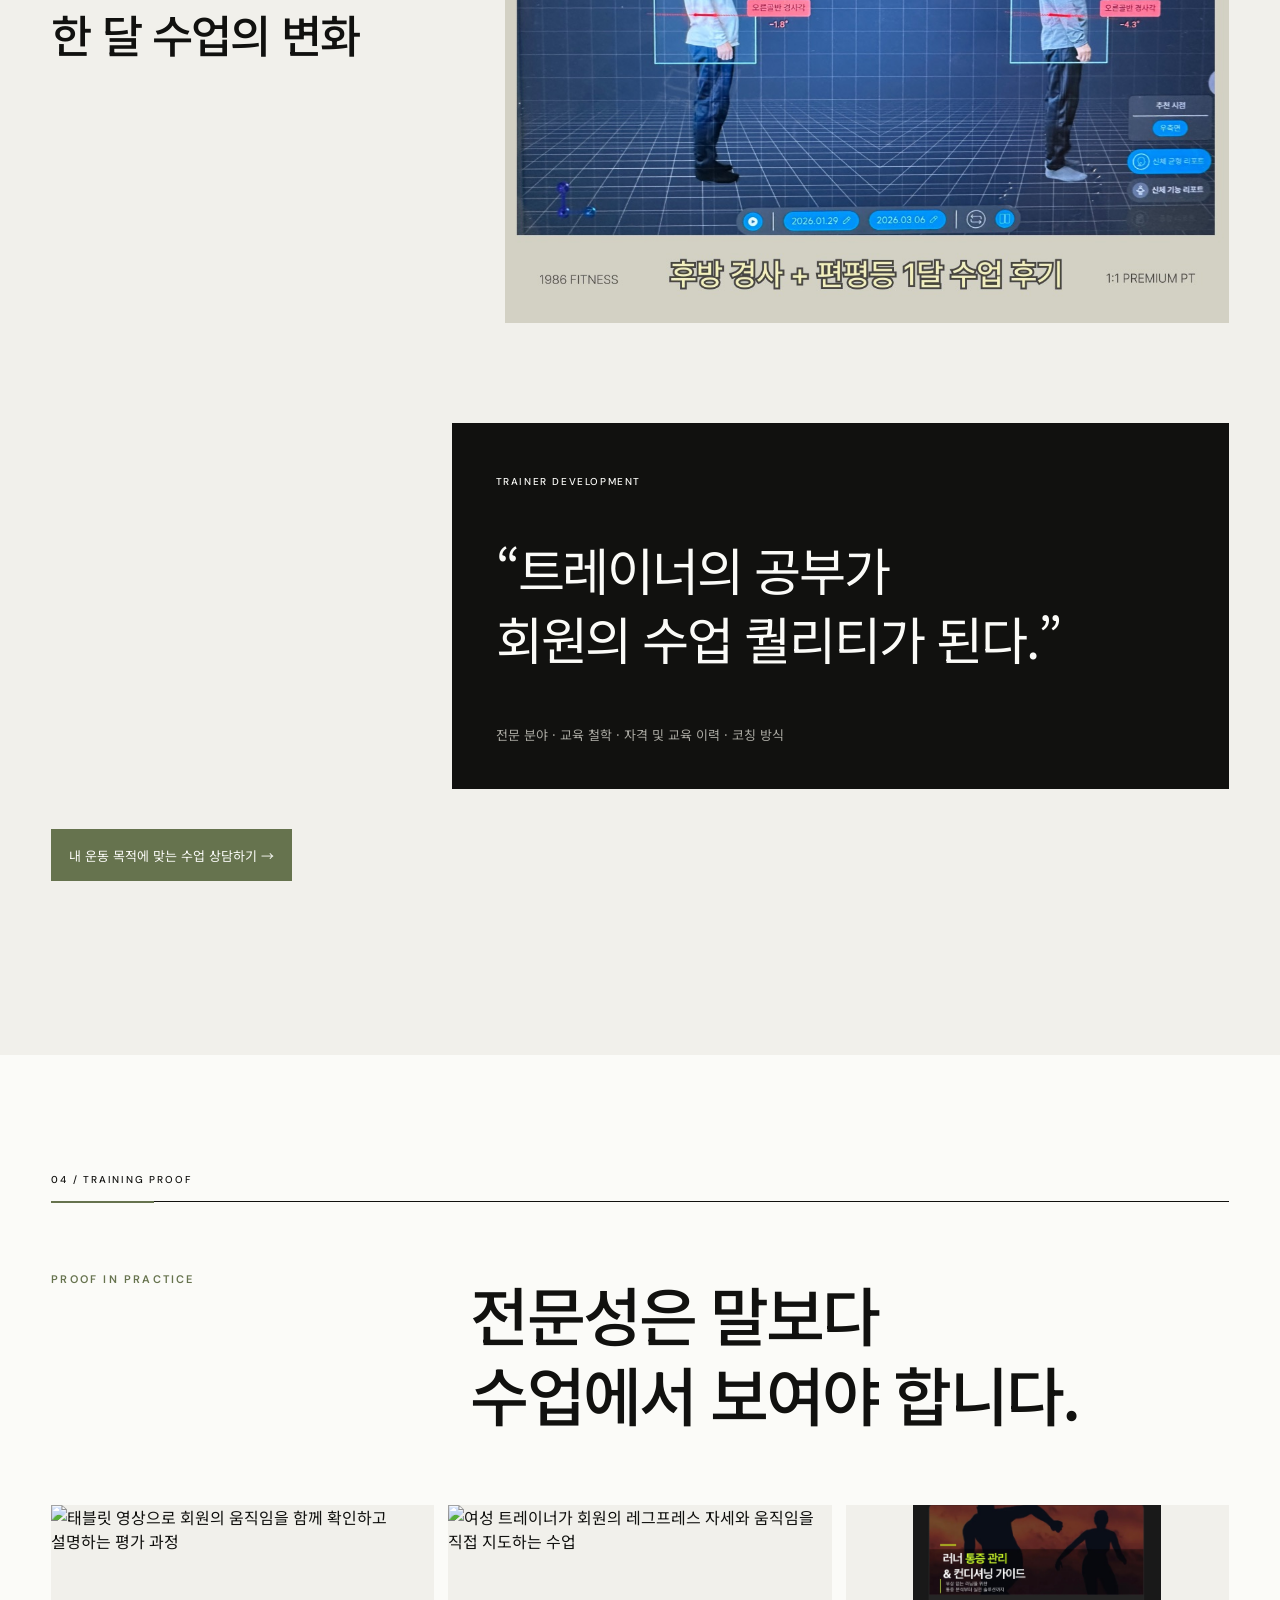
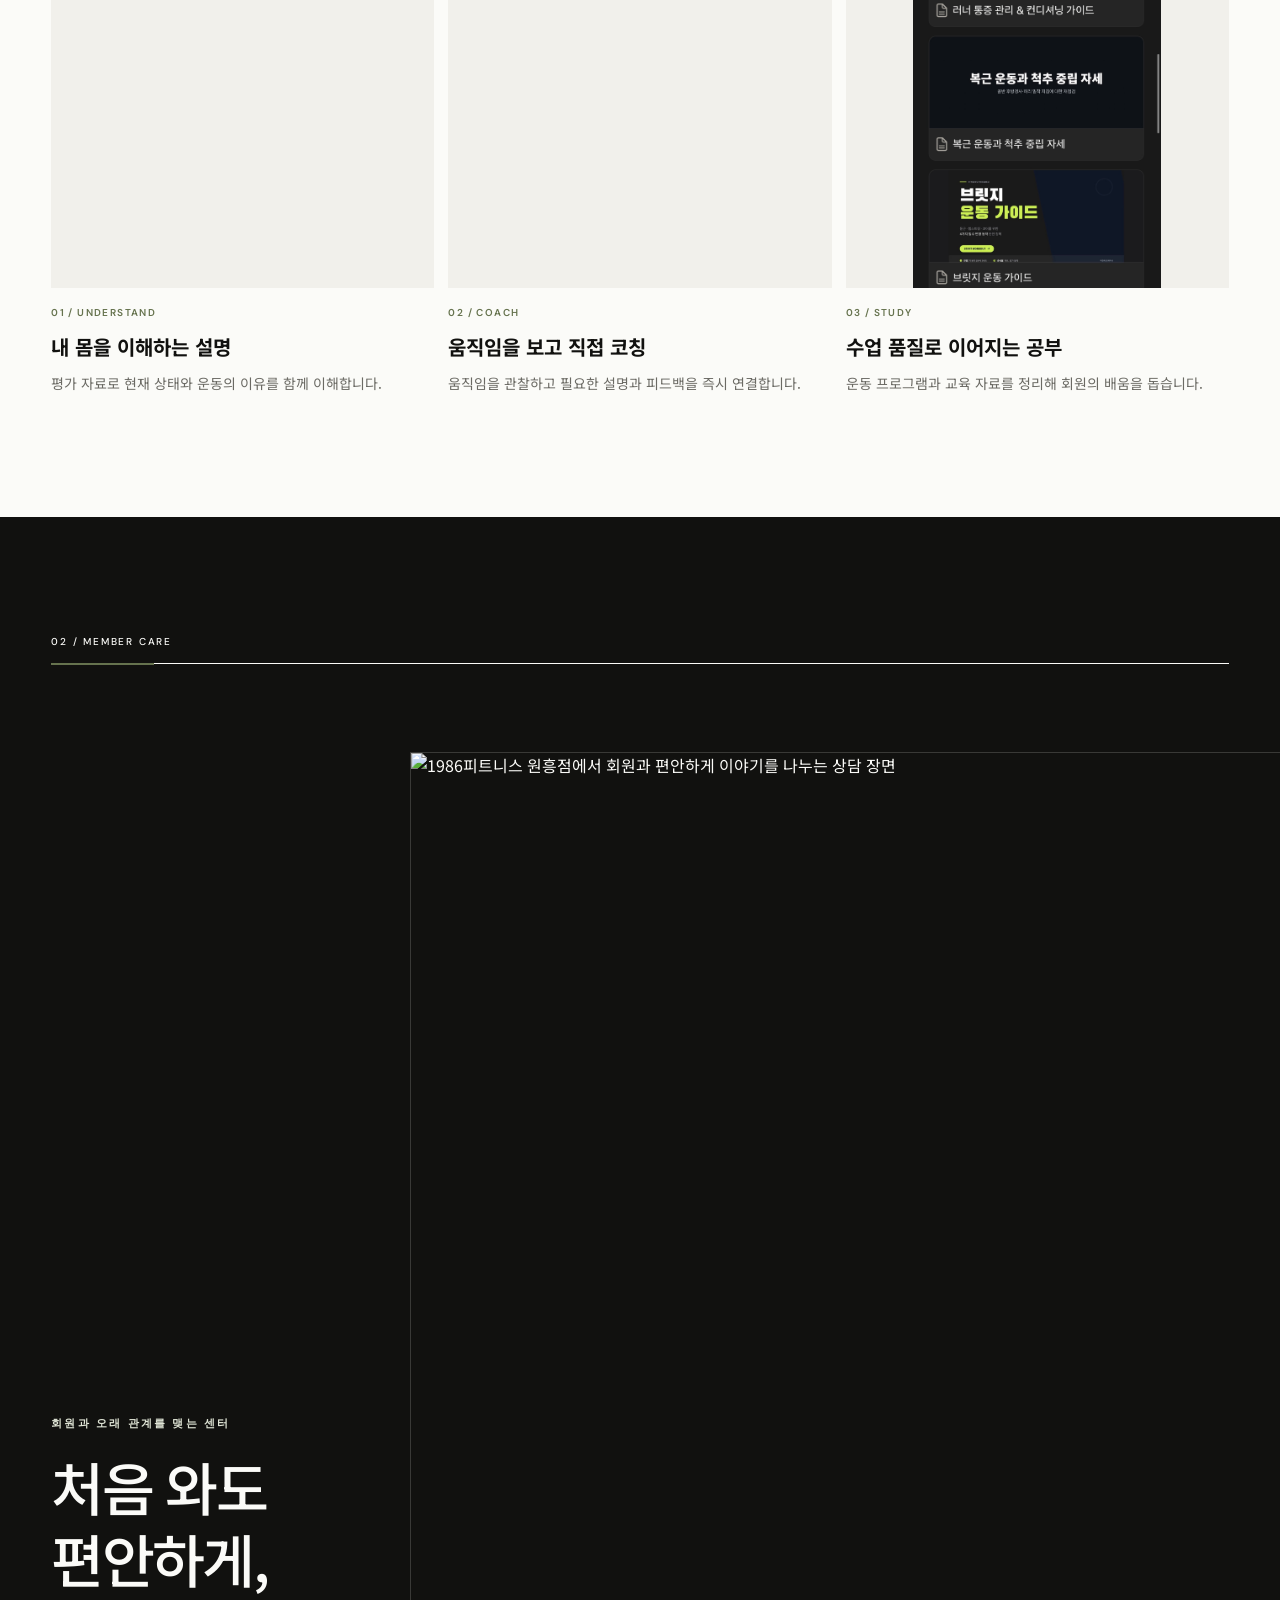
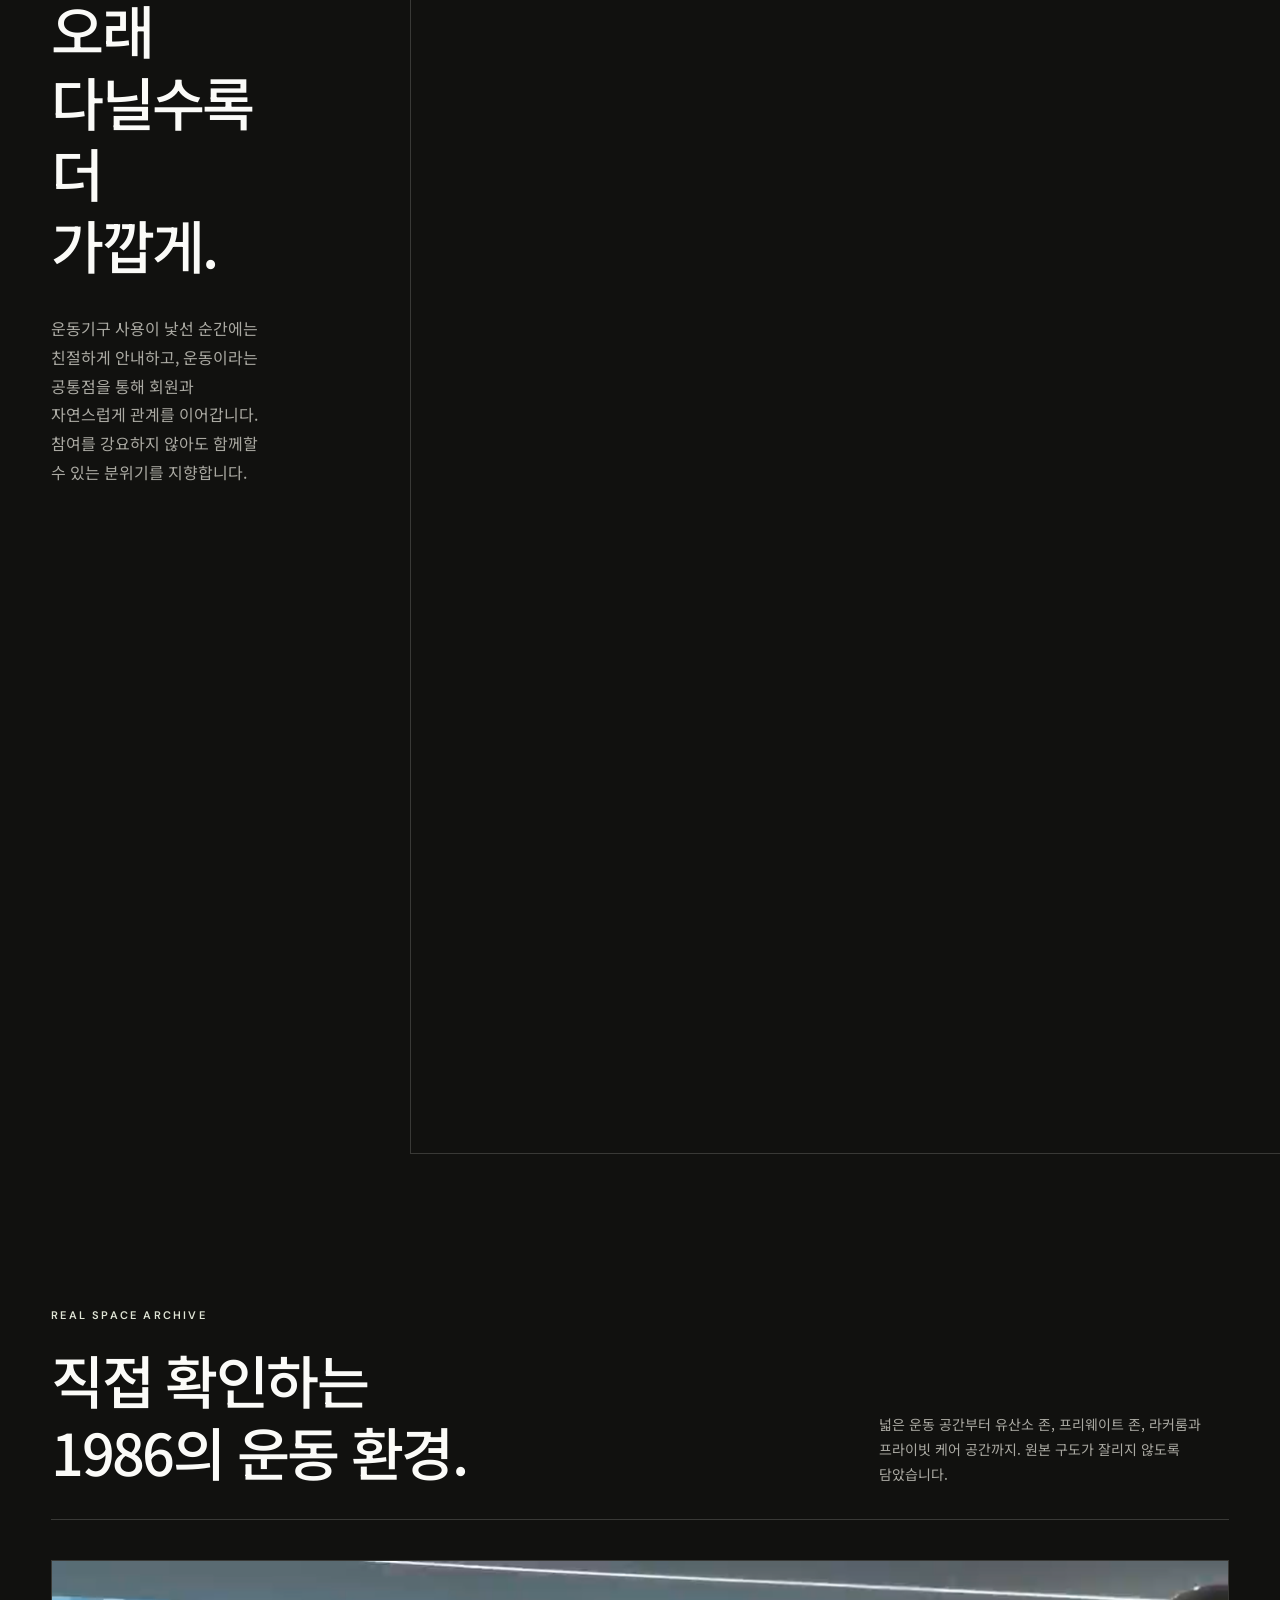
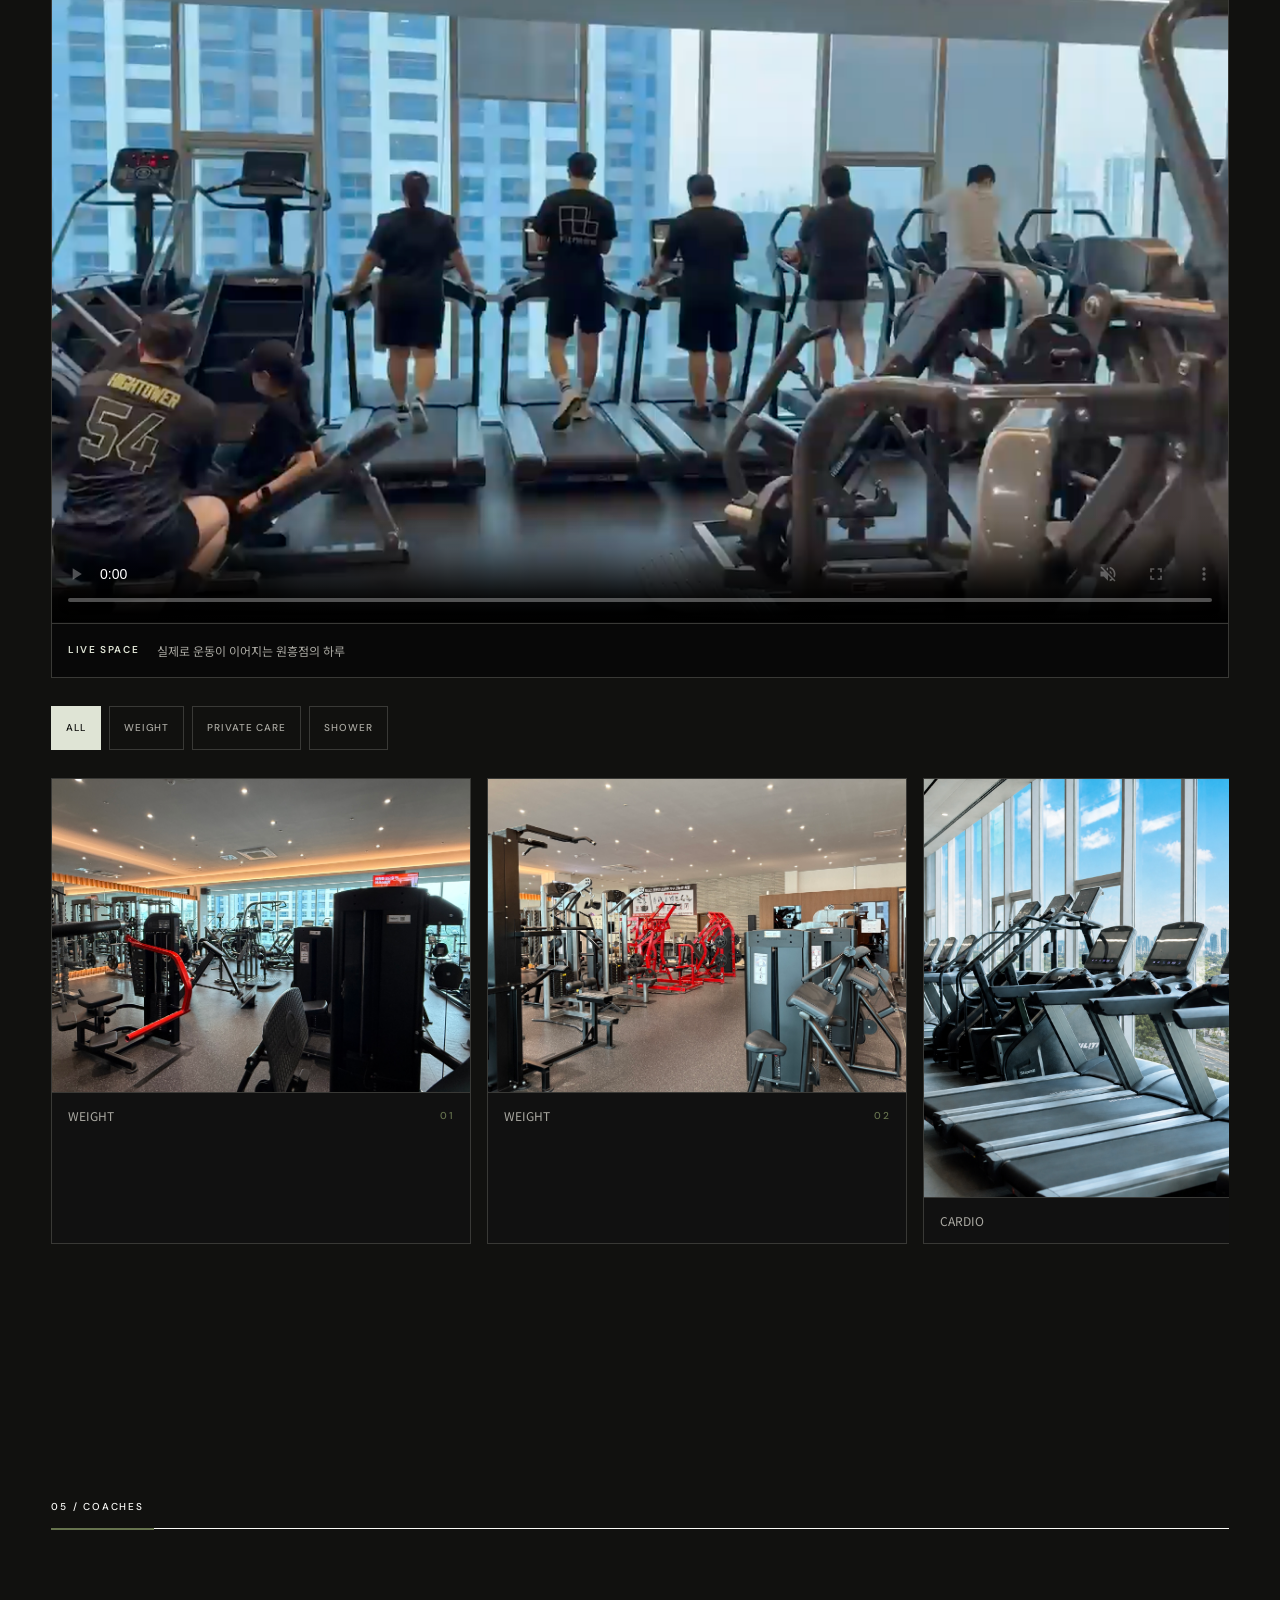
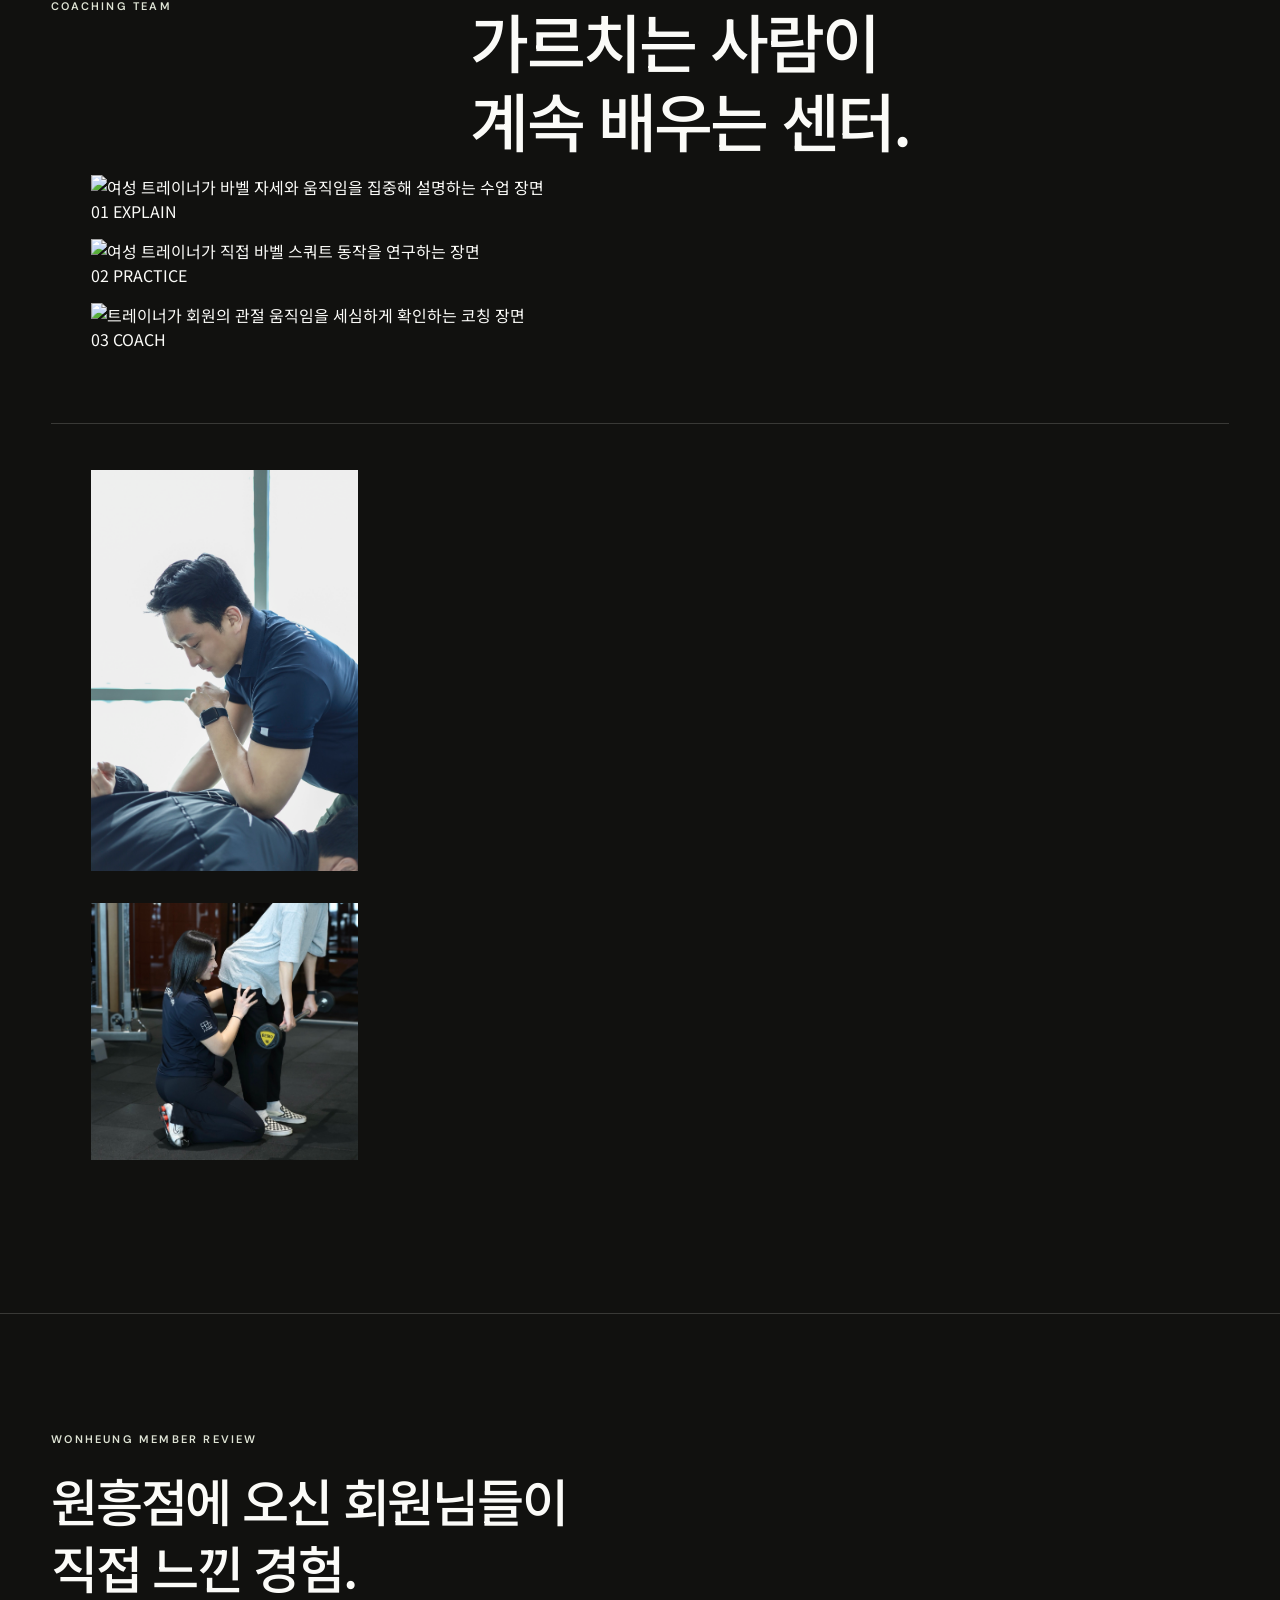
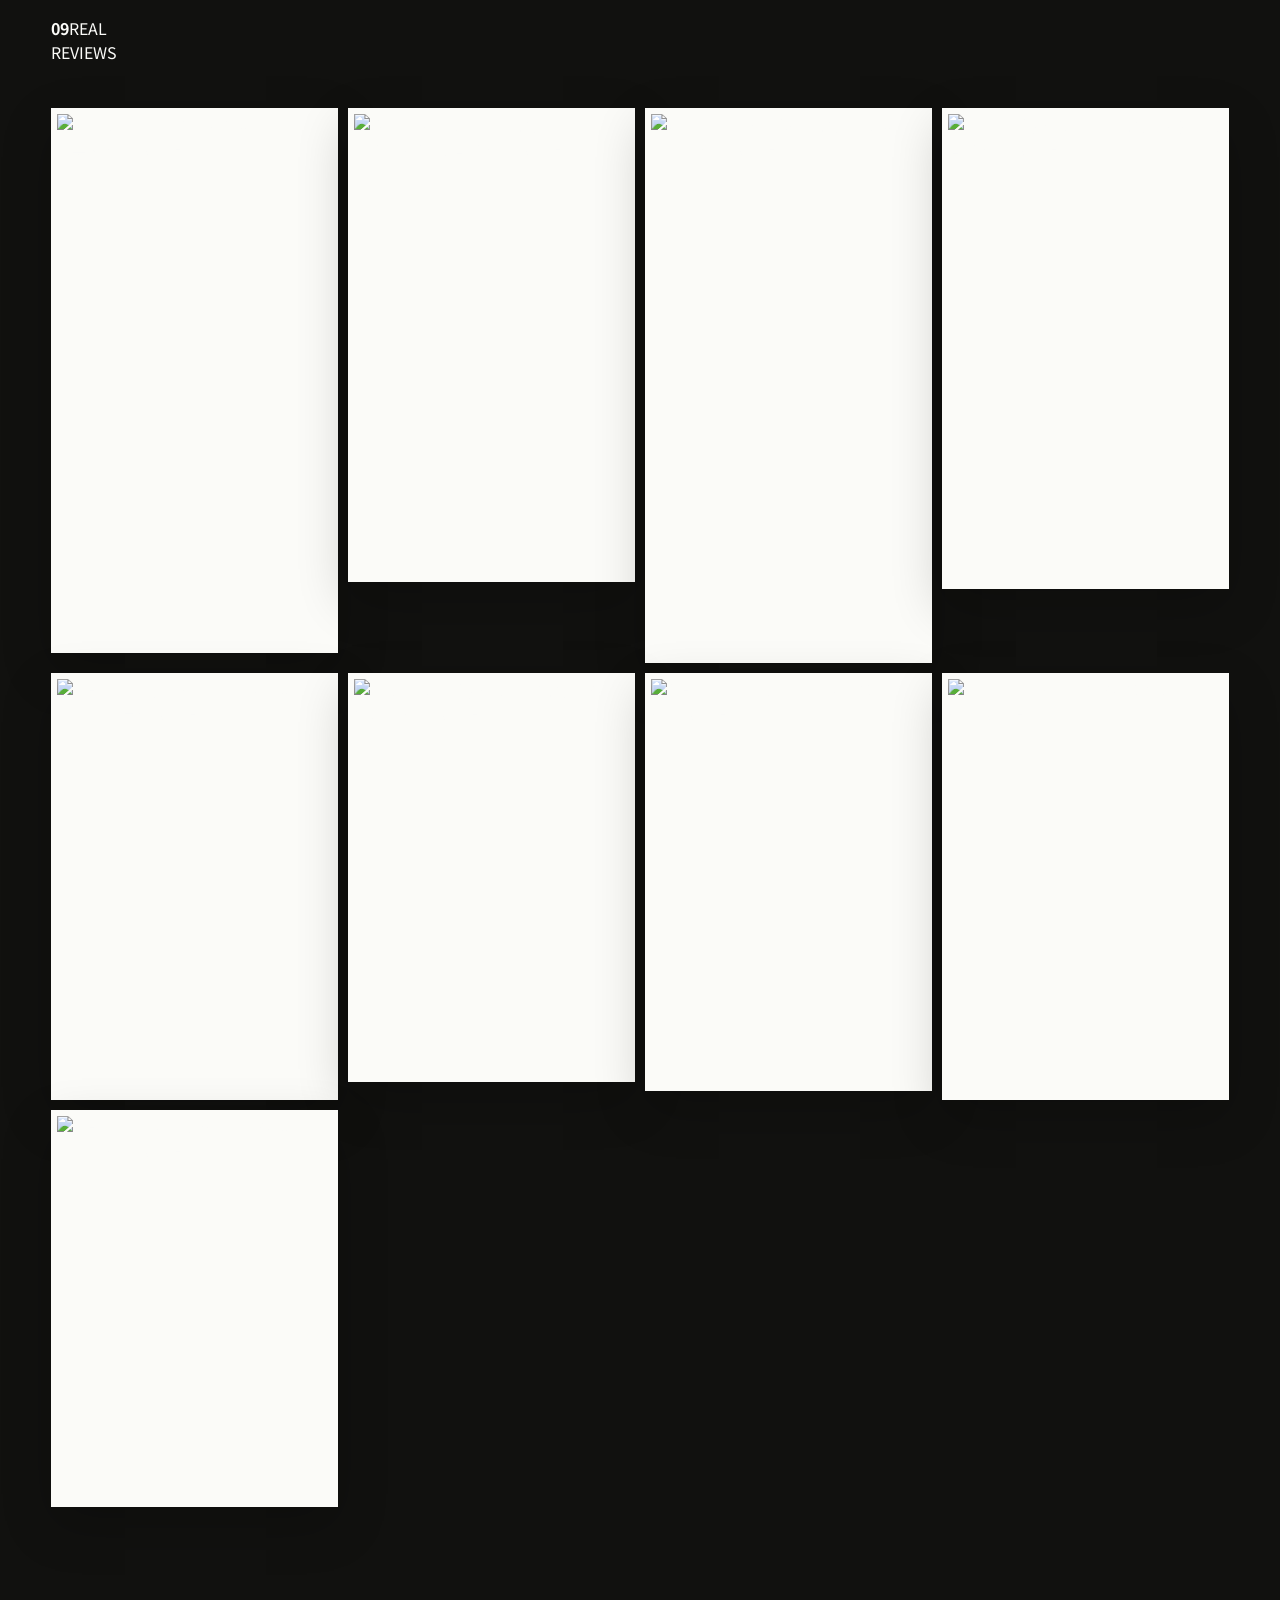
==== commit 49102180: "Replace phone CTA with Naver Talk" ====
--- a/index.html
+++ b/index.html
@@ -375,7 +375,7 @@
           <div><dt>PARKING</dt><dd data-site-parking>최대 2시간 지원</dd></div>
         </dl>
         <div class="visit-contact-grid" aria-label="상담 및 위치 안내">
-          <a data-phone data-event="call_click" href="tel:0319651986">전화 문의 <strong data-site-phone>031-965-1986</strong></a>
+          <a data-talk data-event="talk_consultation" href="http://talk.naver.com/W40TZM">톡톡 문의 <span aria-hidden="true">↗</span></a>
           <a data-kakao data-event="kakao_consultation" href="http://pf.kakao.com/_TAsAb">카카오톡 상담 <span aria-hidden="true">↗</span></a>
           <a data-map data-event="map_click" href="https://map.naver.com/p/entry/place/1924563634">지도에서 위치 보기 <span aria-hidden="true">↗</span></a>
         </div>
@@ -415,6 +415,6 @@
     <p class="copyright">© 1986 FITNESS WONHEUNG</p>
   </footer>
 
-  <div class="mobile-sticky-cta"><a data-consult data-event="visit_consultation" href="#visit">방문 상담</a><a data-phone data-event="call_click" href="#visit" aria-disabled="true">전화 문의</a></div>
+  <div class="mobile-sticky-cta"><a data-consult data-event="visit_consultation" href="#visit">방문 상담</a><a data-talk data-event="talk_consultation" href="http://talk.naver.com/W40TZM">톡톡 문의</a></div>
 </body>
 </html>
